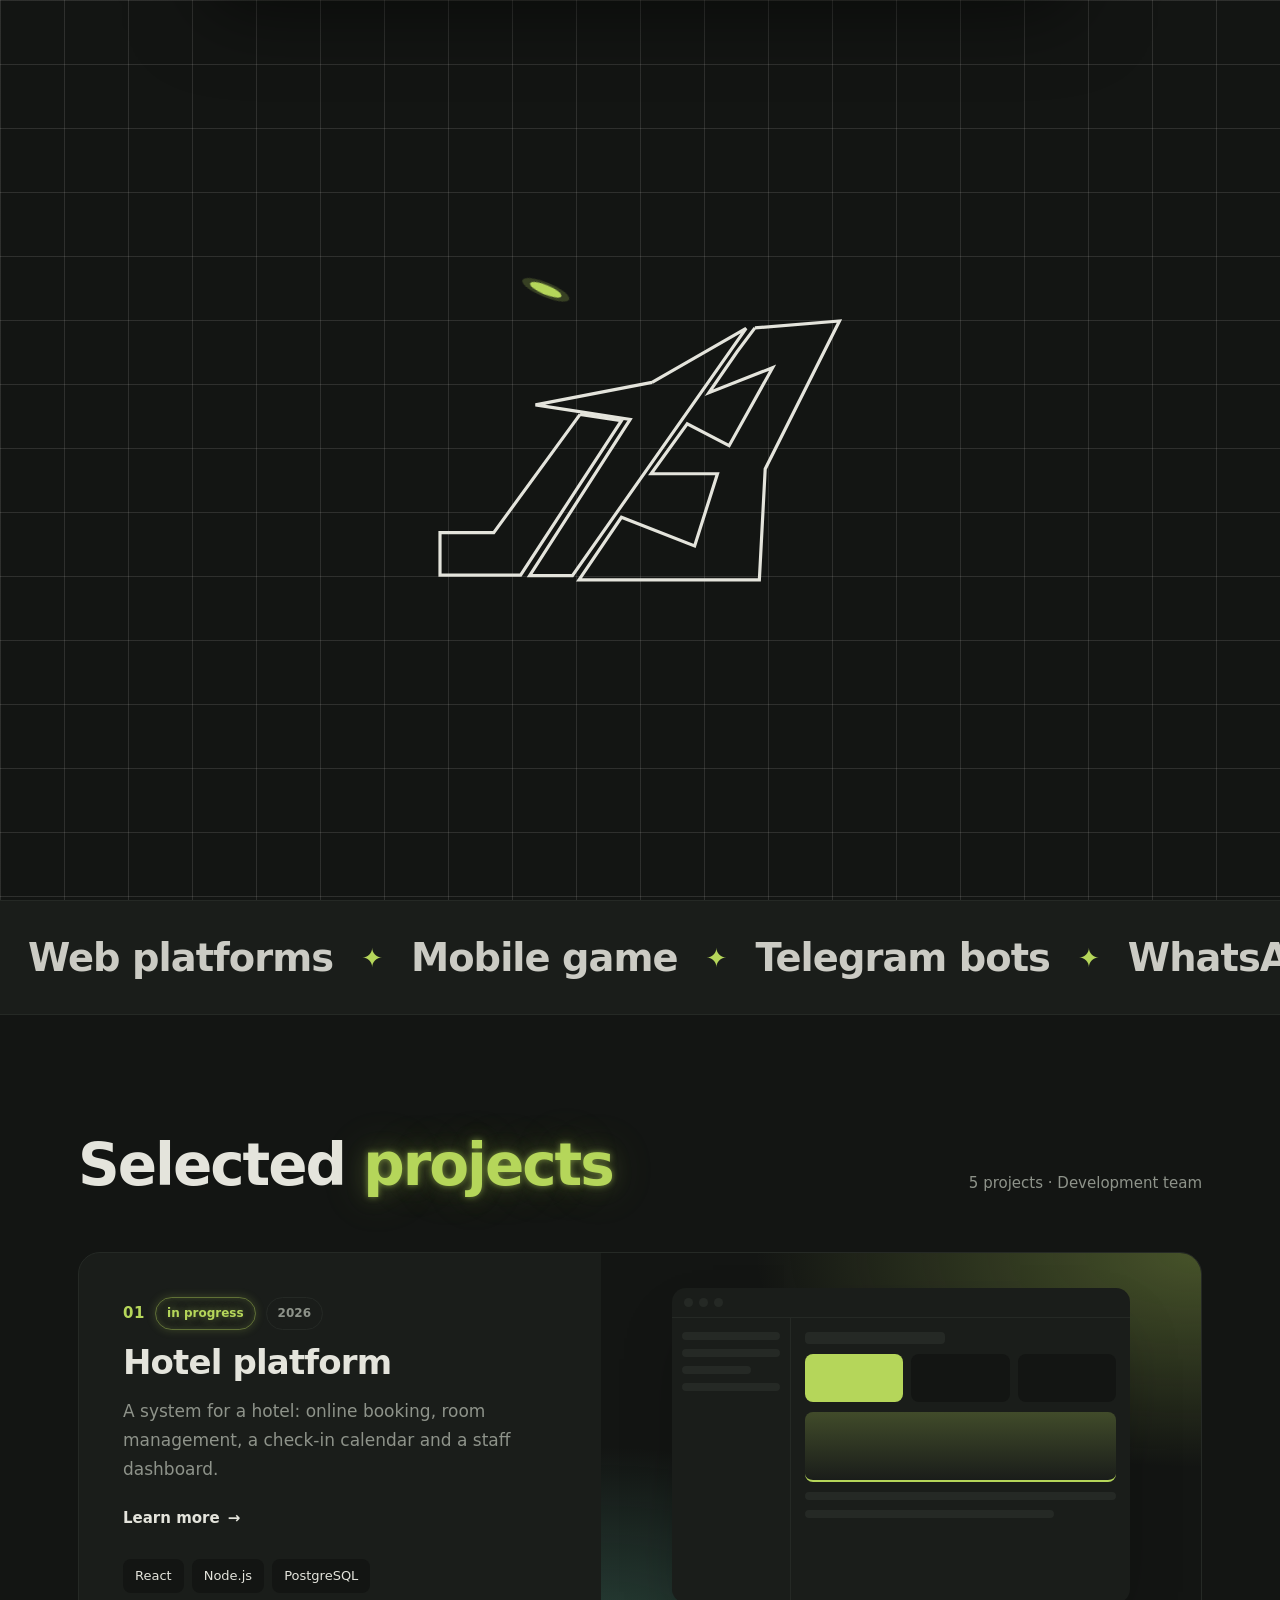
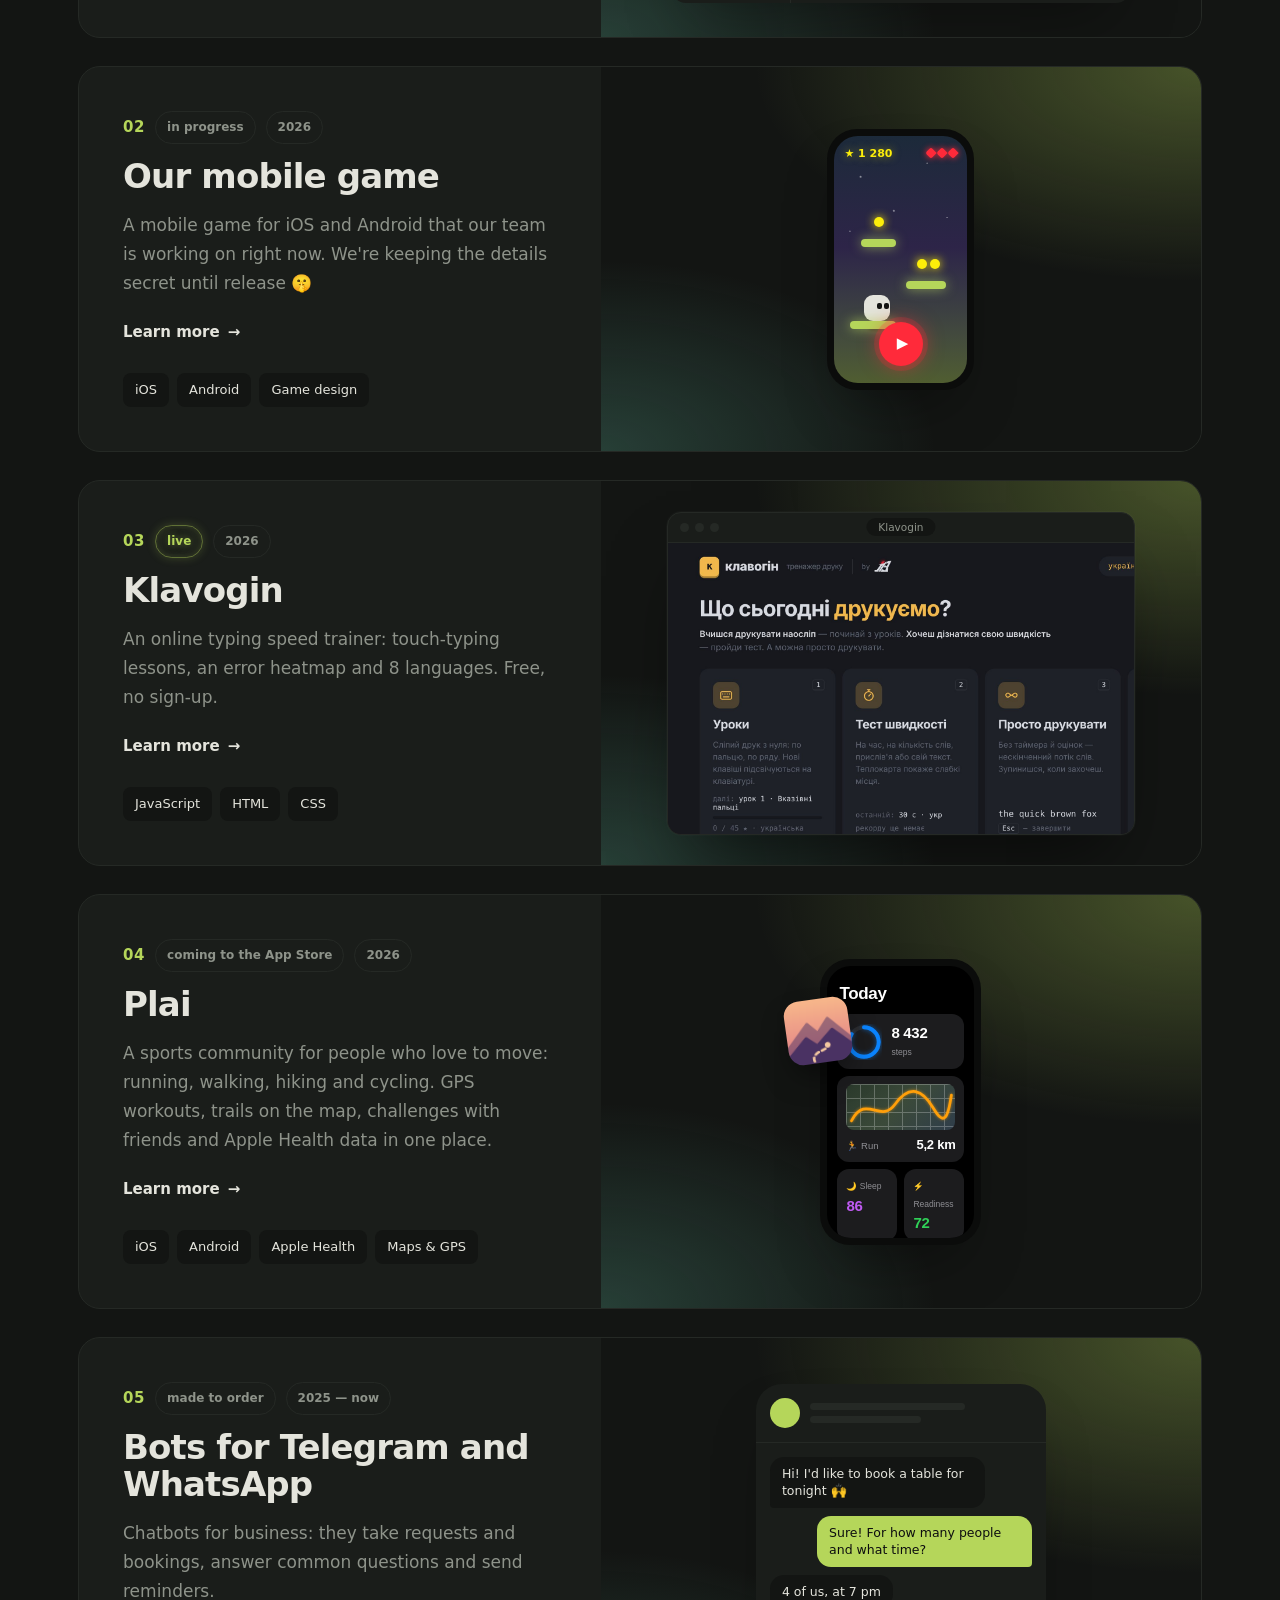
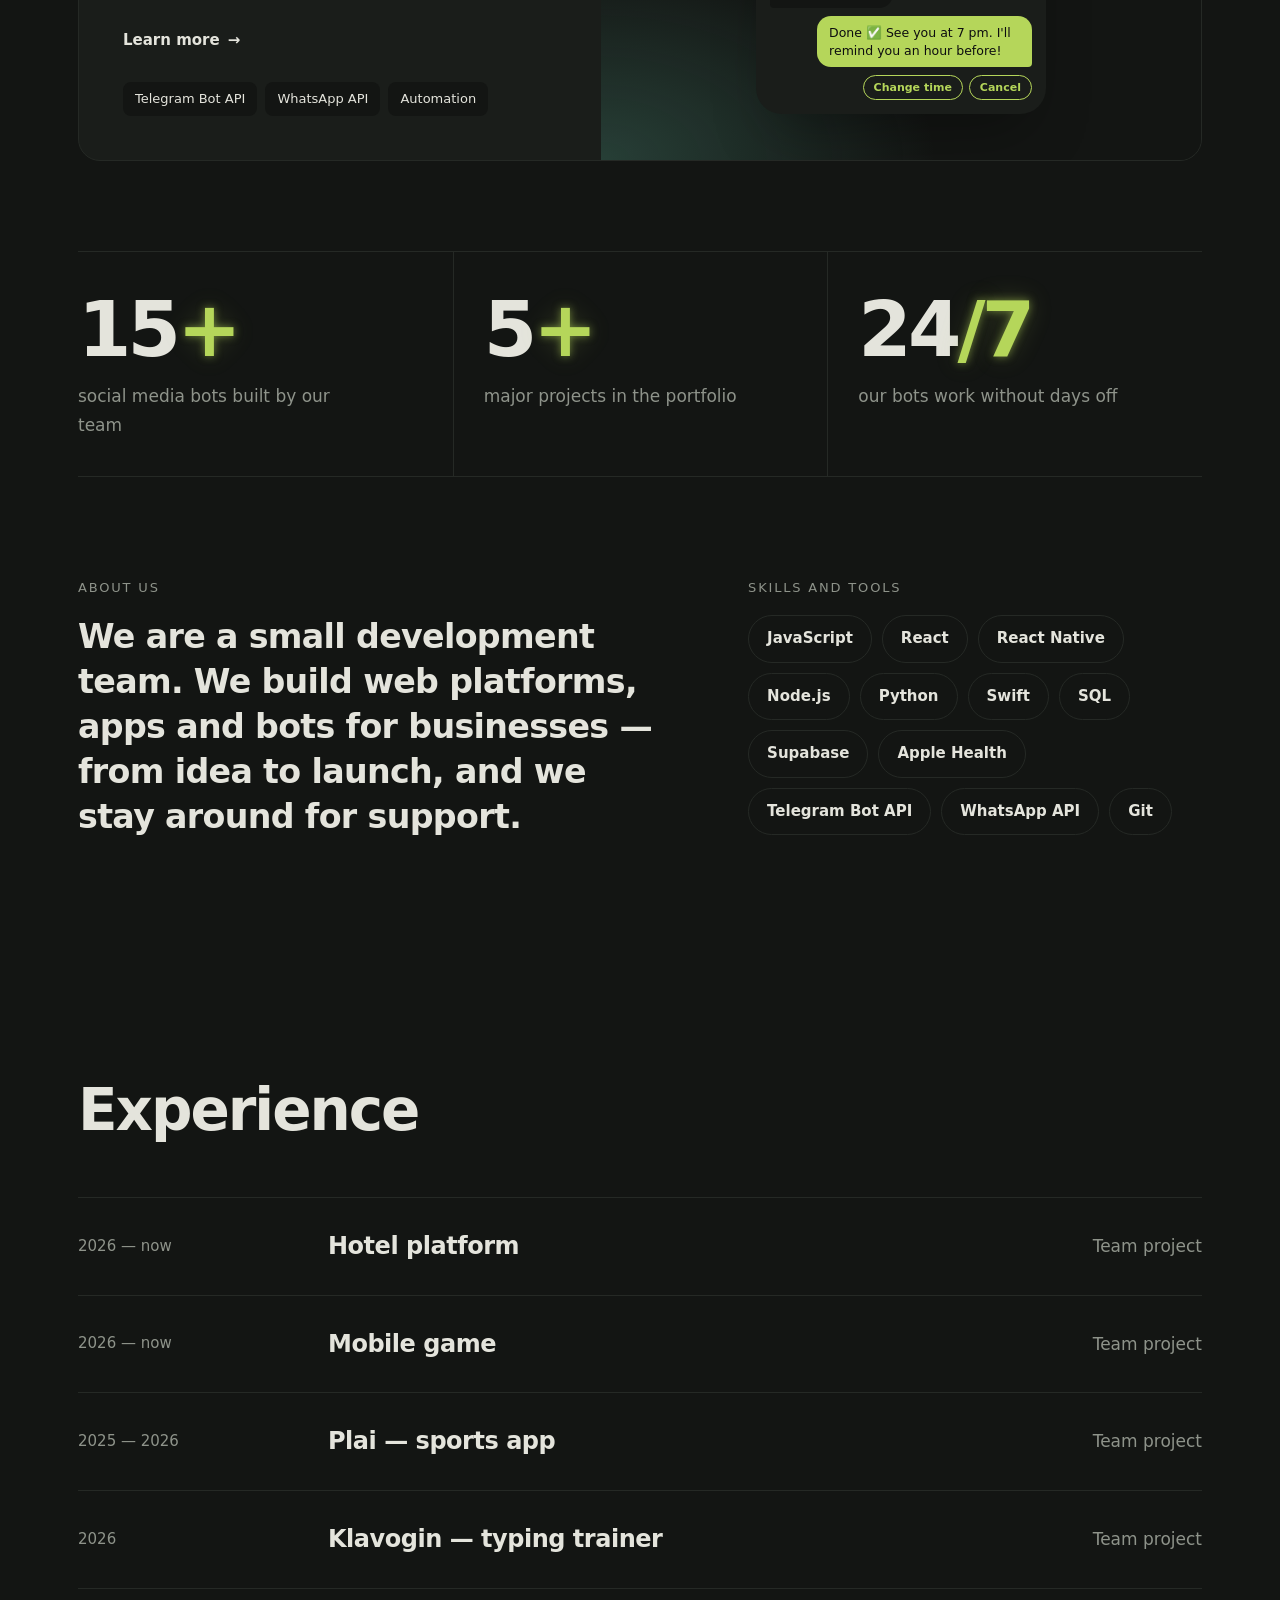
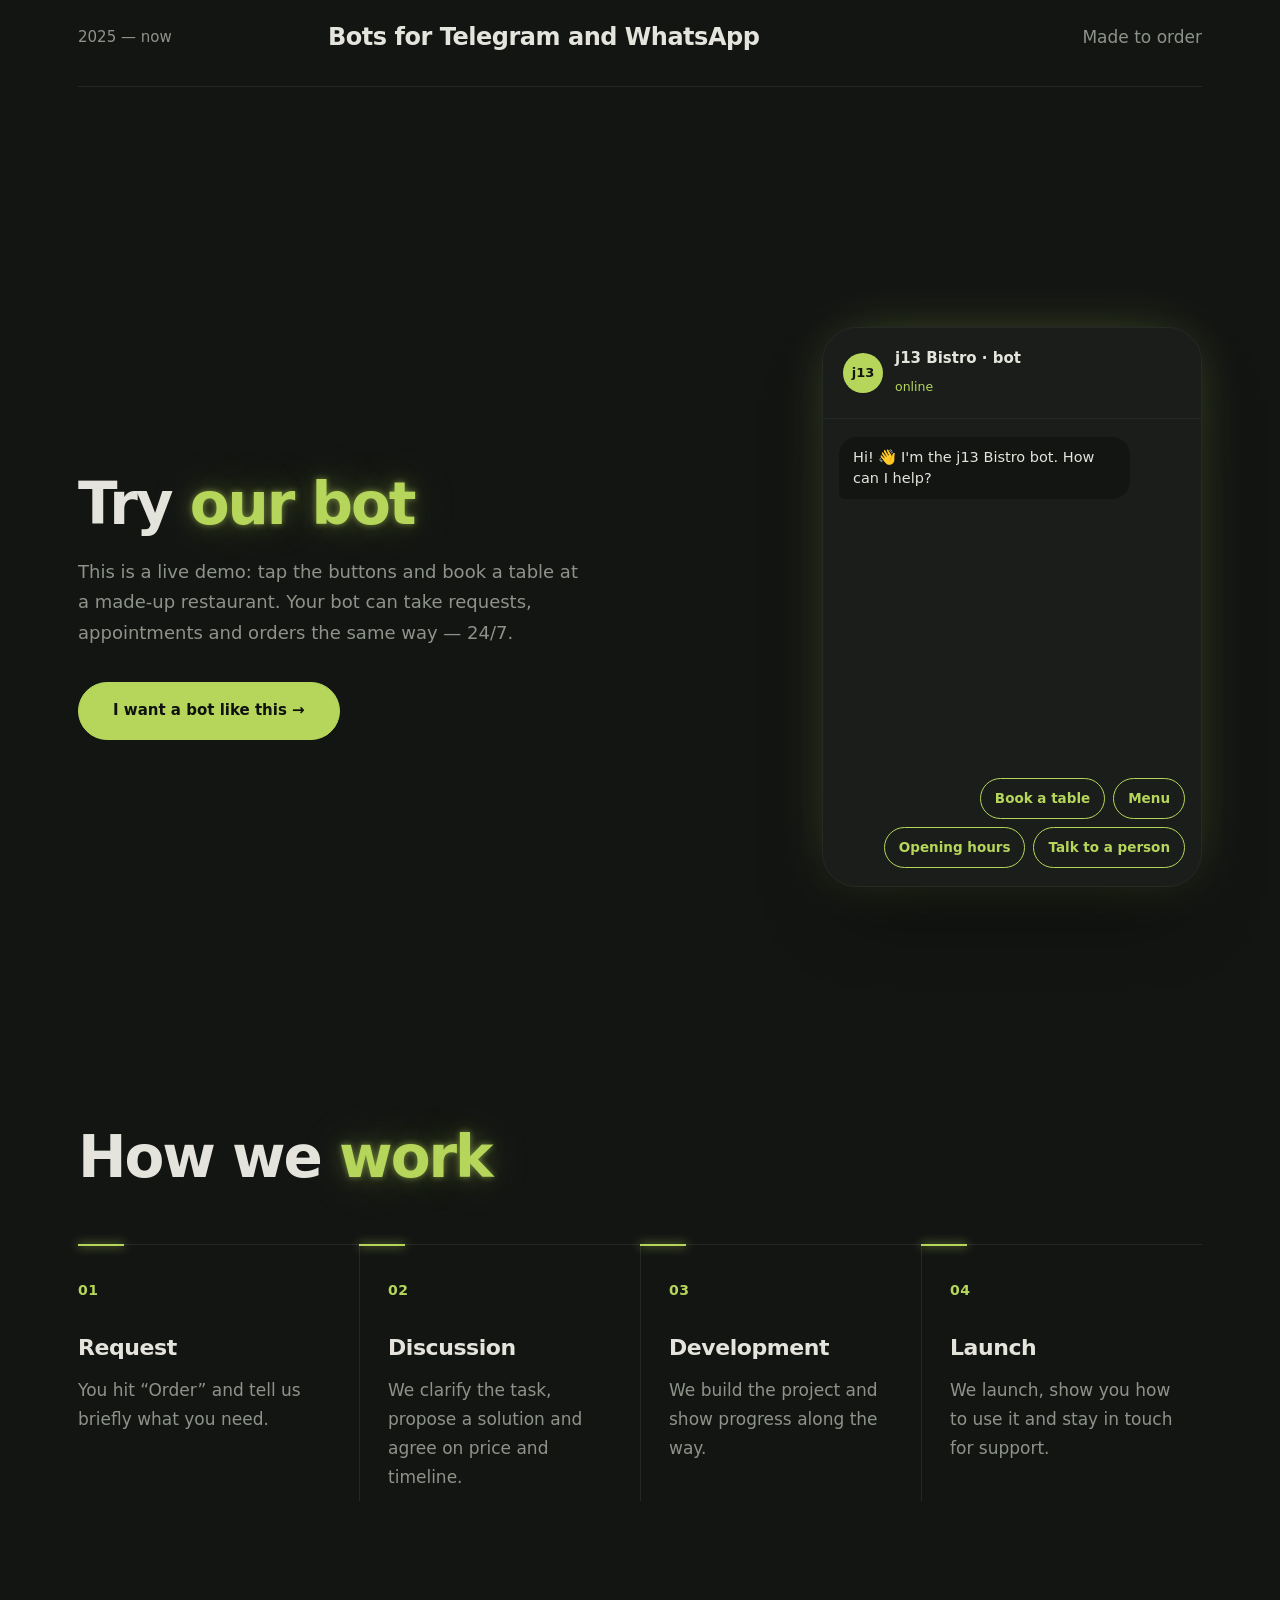
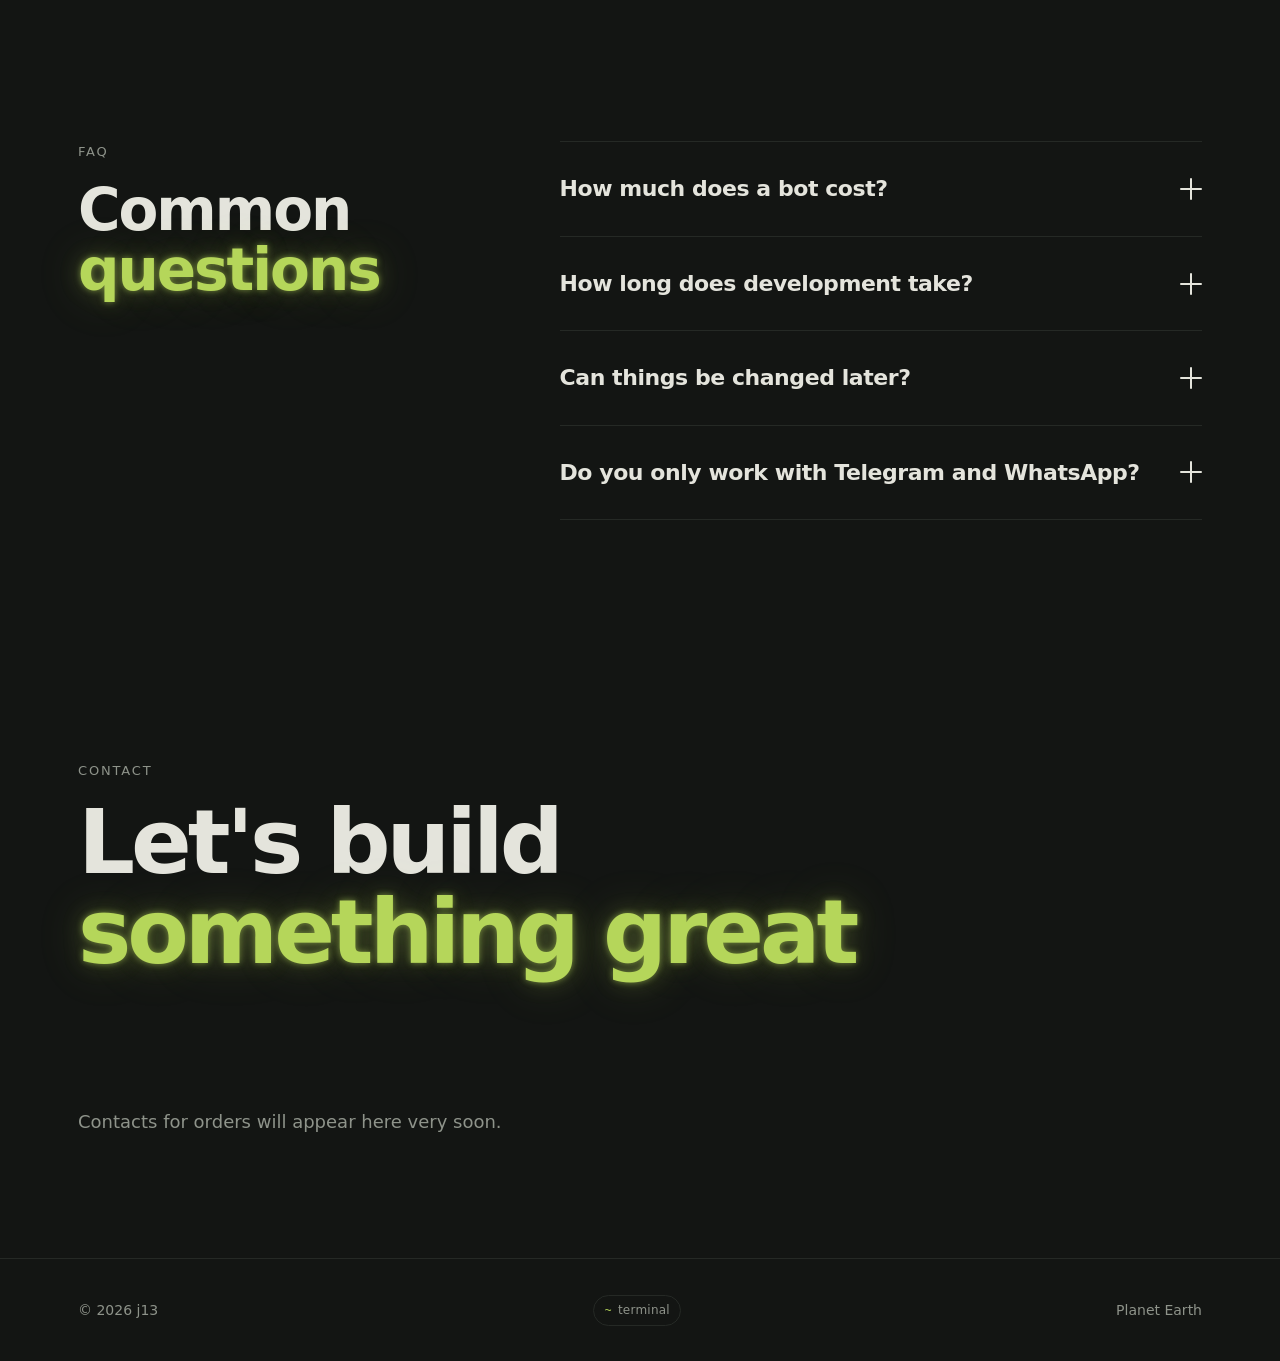
==== index.html @ b7bcb542 "Шліфування: відмінки «5 проєктів», реальний досвід, нові навички, свіжий Клавогін Co-Authored-By: Cl" ====
<!DOCTYPE html>
<html lang="uk">
<head>
  <meta charset="UTF-8">
  <meta name="viewport" content="width=device-width, initial-scale=1">
  <title>j13 — команда розробки</title>

  <!-- Опис і прев'ю, коли посилання кидають у Telegram / Instagram / Google.
       Якщо зміниш адресу сайту (свій домен) — онови og:url і og:image. -->
  <meta name="description" content="j13 — команда розробки: програми, веб-платформи й боти для Telegram і WhatsApp. Від ідеї до запуску.">
  <meta property="og:type" content="website">
  <meta property="og:title" content="j13 — команда розробки">
  <meta property="og:description" content="Програми, веб-платформи й боти для Telegram і WhatsApp. Від ідеї до запуску.">
  <meta property="og:image" content="https://rkpvrkddsb-sketch.github.io/images/og.jpg">
  <meta property="og:image:width" content="1200">
  <meta property="og:image:height" content="630">
  <meta property="og:url" content="https://rkpvrkddsb-sketch.github.io/">
  <meta name="twitter:card" content="summary_large_image">
  <meta name="theme-color" content="#131513">
  <link rel="apple-touch-icon" href="apple-touch-icon.png">
  <link rel="manifest" href="manifest.webmanifest">
  <meta name="apple-mobile-web-app-title" content="j13">
  <link rel="icon" href="data:image/svg+xml,%3Csvg xmlns='http://www.w3.org/2000/svg' viewBox='-60 -126 497 497'%3E%3Crect x='-60' y='-126' width='497' height='497' rx='110' fill='%23121212'/%3E%3Cg fill='%23f6f5f1'%3E%3Cpath d='M188 57.5L226 11L182 14.5L142.5 65.5L188 57.5Z'/%3E%3Cpath d='M132 88L171 94L75.9615 239.5H0V199.5H50.641L132 88Z'/%3E%3Cpath d='M199.848 57.8908L288.5 7L124.796 240H84.5L179.196 92.8158L90 79L199.848 57.8908Z'/%3E%3Cpath d='M296.834 6.5L376.5 0L306.5 139.5L301 244H131L171 185L240 212L261.5 144H199L233 97L272.5 117.5L313.5 44L253.5 67.5L280 29L296.834 6.5Z'/%3E%3C/g%3E%3C/svg%3E">
  <!-- Захист: що сторінці дозволено завантажувати (лише свої файли + шрифти Google), без чужих скриптів і плагінів -->
  <meta http-equiv="Content-Security-Policy" content="default-src 'self'; script-src 'self' 'unsafe-inline'; style-src 'self' 'unsafe-inline' https://fonts.googleapis.com; font-src https://fonts.gstatic.com; img-src 'self' data: https:; connect-src 'self'; media-src 'self'; object-src 'none'; base-uri 'self'; form-action 'self'; upgrade-insecure-requests">
  <meta name="referrer" content="strict-origin-when-cross-origin">
  <meta http-equiv="X-Content-Type-Options" content="nosniff">
  <script>
    // Захист від «клікджекінгу»: сайт не можна непомітно вбудувати в чужу сторінку
    if (/github\.io$/.test(location.hostname) && window.top !== window.self) {
      try { window.top.location = window.self.location.href; } catch (e) { document.documentElement.style.display = "none"; }
    }
  </script>
  <link rel="preconnect" href="https://fonts.googleapis.com">
  <link rel="preconnect" href="https://fonts.gstatic.com" crossorigin>
  <link href="https://fonts.googleapis.com/css2?family=Manrope:wght@400;500;600;700;800&display=swap" rel="stylesheet">
  <link rel="stylesheet" href="style.css?v=59">
  <script>
    // Заставка: перший візит — «креслення» логотипа; перезавантаження / зміна мови — коротке «Завантаження…»
    try {
      const forceIntro = new URLSearchParams(location.search).has("intro"); // ?intro — завжди повна заставка
      const html = document.documentElement;
      if ("scrollRestoration" in history) history.scrollRestoration = "manual";   // самі вирішуємо, куди скролити
      if (matchMedia("(prefers-reduced-motion: reduce)").matches && !forceIntro) html.classList.add("no-loader");
      else {
        html.classList.add("loader-active");                                        // поки заставка — курсор схований
        if (!forceIntro && (sessionStorage.getItem("seenLoader") || window.name === "seenLoader")) html.classList.add("loader-short");
        else html.classList.add("loader-draft");
      }
      // ?intro спрацьовує один раз — прибираємо його з адреси, щоб перезавантаження показувало «Завантаження…»
      if (forceIntro) { const u = new URL(location.href); u.searchParams.delete("intro"); history.replaceState(null, "", u); }
    } catch (e) {}
  </script>
</head>
<body data-accent="glow" class="loading">
  <script>
    // тема ставиться одразу, ще до першого кадру, щоб заставка була в кольорах сайту
    try { const t = localStorage.getItem("theme"); if (t === "orb" || t === "glow") document.body.dataset.accent = t; } catch (e) {}
  </script>

  <!-- Завантажувальний екран -->
  <div class="loader" id="loader" aria-hidden="true">
    <div class="ld-grid"></div>
    <svg class="ld-logo" id="ld-logo" viewBox="0 0 377 244"><defs><filter id="ldGlow" x="-150%" y="-150%" width="400%" height="400%"><feGaussianBlur stdDeviation="22"/></filter></defs><path class="ld-glow" d="M188 57.5L226 11L182 14.5L142.5 65.5L188 57.5Z" filter="url(#ldGlow)"/><path data-o="4" class="ld-dot" d="M188 57.5L226 11L182 14.5L142.5 65.5L188 57.5Z"/><path data-o="1" d="M132 88L171 94L75.9615 239.5H0V199.5H50.641L132 88Z"/><path data-o="2" d="M199.848 57.8908L288.5 7L124.796 240H84.5L179.196 92.8158L90 79L199.848 57.8908Z"/><path data-o="3" d="M296.834 6.5L376.5 0L306.5 139.5L301 244H131L171 185L240 212L261.5 144H199L233 97L272.5 117.5L313.5 44L253.5 67.5L280 29L296.834 6.5Z"/></svg>
    <i class="ld-pen" id="ld-pen"></i>
    <canvas class="ld-scope" id="ld-scope"></canvas>
    <div class="ld-label" id="ld-label"></div>
    <div class="ld-word"><i></i><span id="ld-word"></span><b class="ld-dots"><i></i><i></i><i></i></b></div>
    <div class="ld-count"><span id="ld-count">0</span>%</div>
  </div>

  <div class="progress" id="progress"></div>

  <nav class="nav" id="nav">
    <div class="wrap">
      <a href="#top" class="logo" aria-label="j13"><svg class="wm-ghost wm-ghost-y" viewBox="0 0 377 244" aria-hidden="true"><g fill="#fcee0a"><path d="M188 57.5L226 11L182 14.5L142.5 65.5L188 57.5Z"/><path d="M132 88L171 94L75.9615 239.5H0V199.5H50.641L132 88Z"/><path d="M199.848 57.8908L288.5 7L124.796 240H84.5L179.196 92.8158L90 79L199.848 57.8908Z"/><path d="M296.834 6.5L376.5 0L306.5 139.5L301 244H131L171 185L240 212L261.5 144H199L233 97L272.5 117.5L313.5 44L253.5 67.5L280 29L296.834 6.5Z"/></g></svg><svg class="wm-ghost wm-ghost-c" viewBox="0 0 377 244" aria-hidden="true"><g fill="#2b7fff"><path d="M188 57.5L226 11L182 14.5L142.5 65.5L188 57.5Z"/><path d="M132 88L171 94L75.9615 239.5H0V199.5H50.641L132 88Z"/><path d="M199.848 57.8908L288.5 7L124.796 240H84.5L179.196 92.8158L90 79L199.848 57.8908Z"/><path d="M296.834 6.5L376.5 0L306.5 139.5L301 244H131L171 185L240 212L261.5 144H199L233 97L272.5 117.5L313.5 44L253.5 67.5L280 29L296.834 6.5Z"/></g></svg><svg class="wm-ghost wm-slice" viewBox="0 0 377 244" aria-hidden="true"><g fill="currentColor"><path fill="#ff2a3a" d="M188 57.5L226 11L182 14.5L142.5 65.5L188 57.5Z"/><path d="M132 88L171 94L75.9615 239.5H0V199.5H50.641L132 88Z"/><path d="M199.848 57.8908L288.5 7L124.796 240H84.5L179.196 92.8158L90 79L199.848 57.8908Z"/><path d="M296.834 6.5L376.5 0L306.5 139.5L301 244H131L171 185L240 212L261.5 144H199L233 97L272.5 117.5L313.5 44L253.5 67.5L280 29L296.834 6.5Z"/></g></svg><svg class="wm-implant" viewBox="0 0 377 244" aria-hidden="true"><defs><filter id="wmGlow" x="-300%" y="-300%" width="700%" height="700%"><feGaussianBlur stdDeviation="40"/></filter><filter id="wmGlow3" x="-200%" y="-200%" width="500%" height="500%"><feGaussianBlur stdDeviation="20"/></filter><filter id="wmGlow2" x="-150%" y="-150%" width="400%" height="400%"><feGaussianBlur stdDeviation="8"/></filter></defs><g><path class="wm-glow" d="M188 57.5L226 11L182 14.5L142.5 65.5L188 57.5Z" filter="url(#wmGlow)"/><path class="wm-glow wm-glow-x" d="M188 57.5L226 11L182 14.5L142.5 65.5L188 57.5Z" filter="url(#wmGlow)"/><path class="wm-glow wm-glow3" d="M188 57.5L226 11L182 14.5L142.5 65.5L188 57.5Z" filter="url(#wmGlow3)"/><path class="wm-glow wm-glow2" d="M188 57.5L226 11L182 14.5L142.5 65.5L188 57.5Z" filter="url(#wmGlow2)"/><path class="wm-dot" d="M188 57.5L226 11L182 14.5L142.5 65.5L188 57.5Z"/></g></svg><svg class="wordmark" viewBox="0 0 377 244" role="img" aria-label="j13"><g fill="currentColor"><path d="M132 88L171 94L75.9615 239.5H0V199.5H50.641L132 88Z"/><path d="M199.848 57.8908L288.5 7L124.796 240H84.5L179.196 92.8158L90 79L199.848 57.8908Z"/><path d="M296.834 6.5L376.5 0L306.5 139.5L301 244H131L171 185L240 212L261.5 144H199L233 97L272.5 117.5L313.5 44L253.5 67.5L280 29L296.834 6.5Z"/></g></svg></a>
      <ul>
        <li><a href="#projects" data-i18n="nav_projects">Проєкти</a></li>
        <li><a href="#about" data-i18n="nav_about">Про нас</a></li>
        <li><a href="#faq" data-i18n="nav_faq">Питання</a></li>
        <li><a href="#contact" data-i18n="nav_contact">Контакти</a></li>
      </ul>
      <div class="lang" id="lang" role="group" aria-label="Мова / Language">
        <button data-l="uk">UA</button><button data-l="en">EN</button>
      </div>
      <div class="themes" id="themes" aria-label="Тема сайту">
        <button data-v="glow" title="Ніч" aria-label="Ніч"></button>
        <button data-v="orb" title="Сяйво" aria-label="Сяйво"></button>
      </div>
      <button class="burger" id="burger" aria-label="Меню" aria-expanded="false"><i></i><i></i></button>
    </div>
  </nav>

  <!-- Мобільне меню -->
  <div class="m-menu" id="m-menu" aria-hidden="true">
    <div class="wrap">
      <nav class="m-links">
        <a href="#projects" data-i18n="nav_projects">Проєкти</a>
        <a href="#about" data-i18n="nav_about">Про нас</a>
        <a href="#experience" data-i18n="nav_exp">Досвід</a>
        <a href="#faq" data-i18n="nav_faq">Питання</a>
        <a href="#contact" data-i18n="nav_contact">Контакти</a>
      </nav>
      <div class="m-foot" id="m-foot"></div>
    </div>
  </div>

  <!-- ============ ГОЛОВНА ============ -->
  <div id="home">
    <header class="hero" id="top">
      <div class="orb"></div>
      <div class="grid-bg"></div><div class="spot"></div>
      <div class="wrap">
        <span class="badge fade-in" style="--d:0s"><i></i><span id="available"></span></span>
        <h1 id="headline"></h1>
        <p class="intro fade-in" id="intro"></p>
        <div class="meta fade-in" id="hero-meta">
          <a href="#contact" class="btn primary magnet" data-i18n="btn_order">Замовити</a>
          <a href="#projects" class="btn magnet" data-i18n="btn_work">Проєкти</a>
        </div>
      </div>
    </header>

    <div class="marquee"><div class="track" id="marquee"></div></div>

    <section id="projects">
      <div class="wrap">
        <div class="sec-head reveal">
          <h2 data-i18n="h_projects">Вибрані <span class="em">проєкти</span></h2>
          <span id="projects-count"></span>
        </div>
        <div class="projects" id="projects-list"></div>
      </div>
    </section>

    <section id="about">
      <div class="wrap">
        <div class="stats reveal" id="stats"></div>
        <div class="about-grid">
          <div class="reveal">
            <span class="label" data-i18n="l_about">Про нас</span>
            <p class="big" id="about-text"></p>
          </div>
          <div class="reveal">
            <span class="label" data-i18n="l_skills">Навички та інструменти</span>
            <div class="skills" id="skills"></div>
          </div>
        </div>
      </div>
    </section>

    <section id="experience">
      <div class="wrap">
        <div class="sec-head reveal"><h2 data-i18n="h_exp">Досвід</h2></div>
        <div class="timeline" id="timeline"></div>
      </div>
    </section>

    <section id="demo">
      <div class="wrap demo-grid">
        <div class="demo-text reveal">
          <h2 id="demo-h"></h2>
          <p id="demo-p"></p>
          <a href="#contact" class="btn primary magnet" id="demo-cta"></a>
        </div>
        <div class="demo-phone reveal" id="demo-phone" aria-live="polite">
          <div class="dp-top"><i>j13</i><div><b id="demo-name"></b><small id="demo-online"></small></div></div>
          <div class="dp-msgs" id="demo-msgs"></div>
          <div class="dp-btns" id="demo-btns"></div>
        </div>
      </div>
    </section>

    <section id="process">
      <div class="wrap">
        <div class="sec-head reveal"><h2 data-i18n="h_process">Як ми <span class="em">працюємо</span></h2></div>
        <ol class="steps" id="steps"></ol>
      </div>
    </section>

    <section id="reviews" hidden>
      <div class="wrap">
        <div class="sec-head reveal"><h2 data-i18n="h_reviews">Що кажуть <span class="em">клієнти</span></h2></div>
        <div class="reviews" id="reviews-list"></div>
      </div>
    </section>

    <section id="faq">
      <div class="wrap faq-grid">
        <div class="reveal">
          <span class="label" data-i18n="l_faq">Питання</span>
          <h2 class="faq-title" data-i18n="h_faq">Часті <span class="em">питання</span></h2>
        </div>
        <div class="faq-list" id="faq-list"></div>
      </div>
    </section>

    <section id="contact" class="contact">
      <div class="wrap reveal">
        <span class="label" data-i18n="l_contact">Контакти</span>
        <h2 data-i18n="h_contact">Давайте зробимо<br><span class="em">щось класне</span></h2>
        <a class="mail" id="mail"></a>
        <div class="socials" id="socials"></div>
        <p class="soon" id="contact-soon" hidden data-i18n="contact_soon">Контакти для замовлень з'являться тут зовсім скоро.</p>
      </div>
    </section>
  </div>

  <!-- ============ СТОРІНКА ПРОЄКТУ ============ -->
  <main id="project-page" hidden></main>

  <footer><div class="wrap"><span id="foot-name"></span><button class="term-hint" id="term-hint" type="button" aria-label="Terminal"><kbd>~</kbd> terminal</button><span id="foot-loc"></span></div></footer>

  <!-- Термінал-пасхалка: відкривається клавішею ~ -->
  <div class="term" id="term" role="dialog" aria-label="j13 terminal" hidden>
    <div class="term-bar"><i></i><i></i><i></i><span>guest@j13 — terminal</span><button type="button" class="term-x" id="term-x" aria-label="Close">×</button></div>
    <div class="term-out" id="term-out"></div>
    <label class="term-line"><span class="term-ps">guest@j13:~$</span><input id="term-in" autocomplete="off" autocapitalize="off" spellcheck="false" aria-label="command"></label>
  </div>

  <!-- Курсор -->
  <div class="cur" id="cur"><i class="cur-shape"></i><span class="cur-label" data-i18n="cur_view">Дивитись →</span></div>


  <div class="toast" id="toast"></div>

  <!-- Кнопка «вгору» з кільцем прогресу прокрутки -->
  <button class="to-top magnet" id="to-top" type="button" aria-label="Вгору">
    <svg viewBox="0 0 48 48" aria-hidden="true"><circle class="t" cx="24" cy="24" r="21"/><circle class="p" cx="24" cy="24" r="21" pathLength="1"/><path d="M24 31V17m-6 6 6-6 6 6"/></svg>
  </button>

  <script>
    // ---- Мова сайту: ?lang= → збережений вибір → мова браузера ----
    // HOME_LANG — «рідна» мова відвідувача (кнопка зліва в перемикачі), друга кнопка завжди EN.
    (function () {
      var SUP = ["uk", "en", "es", "de", "fr", "pl", "pt", "it"];
      var norm = function (l) { l = String(l || "").toLowerCase().slice(0, 2); if (l === "ru" || l === "be") l = "uk"; return SUP.indexOf(l) >= 0 ? l : null; };
      var list = (navigator.languages && navigator.languages.length) ? navigator.languages : [navigator.language];
      var auto = null, home = null;
      for (var i = 0; i < list.length; i++) { var m = norm(list[i]); if (m && !auto) auto = m; if (m && m !== "en" && !home) home = m; }
      var q = norm(new URLSearchParams(location.search).get("lang")), saved = null, savedHome = null;
      try { saved = norm(localStorage.getItem("lang")); savedHome = norm(localStorage.getItem("homeLang")); } catch (e) {}
      var lang = q || saved || auto || "en";
      home = (lang !== "en" ? lang : (savedHome || home)) || "uk";
      try { localStorage.setItem("homeLang", home); } catch (e) {}
      window.SITE_LANG = lang; window.HOME_LANG = home;
      document.documentElement.lang = lang;
      document.write('<script src="' + (lang === "uk" ? "content.js" : "content-" + lang + ".js") + '?v=59"><\/script>');
    })();
  </script>
  <script>
    // ---- Мова сайту: збережений вибір → ?lang= → мова браузера ----
    const LANG = window.SITE_LANG, HOME = window.HOME_LANG;
    const NATIVE = {"uk": ["UA", "УКРАЇНСЬКА"], "en": ["EN", "ENGLISH"], "es": ["ES", "ESPAÑOL"], "de": ["DE", "DEUTSCH"], "fr": ["FR", "FRANÇAIS"], "pl": ["PL", "POLSKI"], "pt": ["PT", "PORTUGUÊS"], "it": ["IT", "ITALIANO"]};
    var site = { uk: () => site_uk, en: () => site_en, es: () => site_es, de: () => site_de, fr: () => site_fr, pl: () => site_pl, pt: () => site_pt, it: () => site_it }[LANG]();

    // Тексти інтерфейсу (заголовки, кнопки). Тексти про тебе — у content.js / content-en.js
    const I18N = {
      uk: {
        nav_projects: "Проєкти", nav_about: "Про нас", nav_exp: "Досвід", nav_faq: "Питання", nav_contact: "Контакти",
        btn_order: "Замовити", btn_work: "Проєкти",
        h_projects: 'Вибрані <span class="em">проєкти</span>', projects_word: " проєкти · ",
        l_about: "Про нас", l_skills: "Навички та інструменти", contact_soon: "Контакти для замовлень з'являться тут зовсім скоро.", to_top: "Вгору", tab_away: "▮ сигнал втрачено · j13", tab_back: "◉ з'єднання є · j13", h_exp: "Досвід", h_process: 'Як ми <span class="em">працюємо</span>',
        h_reviews: 'Що кажуть <span class="em">клієнти</span>',
        l_faq: "Питання", h_faq: 'Часті <span class="em">питання</span>',
        l_contact: "Контакти", h_contact: 'Давайте зробимо<br><span class="em">щось класне</span>',
        cur_view: "Дивитись →", more: "Детальніше", back: "← Усі проєкти", open: "Відкрити проєкт ↗",
        task: "Задача", solution: "Рішення", result: "Результат",
        features: 'Що <span class="em">вміє</span>', next: "Наступний проєкт",
        toast_secret: "🎉 Ти знайшов секретну тему!", toast_back: "Повернулись у звичайний світ 👋",
        themes: ["Ніч", "Сяйво"], loading: "Завантаження",
        chat: ["Привіт! Хочу забронювати столик на вечір 🙌", "Звісно! На скільки осіб і о котрій?", "Нас 4, о 19:00",
               "Готово ✅ Чекаємо вас о 19:00. Нагадаю за годину!", "Змінити час", "Скасувати"]
      },
      en: {
        nav_projects: "Projects", nav_about: "About", nav_exp: "Experience", nav_faq: "FAQ", nav_contact: "Contact",
        btn_order: "Order", btn_work: "Projects",
        h_projects: 'Selected <span class="em">projects</span>', projects_word: " projects · ",
        l_about: "About us", l_skills: "Skills and tools", contact_soon: "Contacts for orders will appear here very soon.", to_top: "Back to top", tab_away: "▮ signal lost · j13", tab_back: "◉ connected · j13", h_exp: "Experience", h_process: 'How we <span class="em">work</span>',
        h_reviews: 'What <span class="em">clients</span> say',
        l_faq: "FAQ", h_faq: 'Common <span class="em">questions</span>',
        l_contact: "Contact", h_contact: 'Let\'s build<br><span class="em">something great</span>',
        cur_view: "View →", more: "Learn more", back: "← All projects", open: "Open project ↗",
        task: "Challenge", solution: "Solution", result: "Result",
        features: 'What it <span class="em">does</span>', next: "Next project",
        toast_secret: "🎉 You found the secret theme!", toast_back: "Back to the normal world 👋",
        themes: ["Night", "Aurora"], loading: "Loading",
        chat: ["Hi! I'd like to book a table for tonight 🙌", "Sure! For how many people and what time?", "4 of us, at 7 pm",
               "Done ✅ See you at 7 pm. I'll remind you an hour before!", "Change time", "Cancel"]
      },
      es: { nav_projects: "Proyectos", nav_about: "Nosotros", nav_exp: "Experiencia", nav_faq: "Preguntas", nav_contact: "Contacto", btn_order: "Encargar", btn_work: "Proyectos", h_projects: "Proyectos <span class=\"em\">destacados</span>", projects_word: " proyectos · ", l_about: "Sobre nosotros", l_skills: "Habilidades y herramientas", contact_soon: "Los contactos para pedidos aparecerán aquí muy pronto.", to_top: "Arriba", tab_away: "▮ señal perdida · j13", tab_back: "◉ conectado · j13", h_exp: "Experiencia", h_process: "Cómo <span class=\"em\">trabajamos</span>", h_reviews: "Qué dicen los <span class=\"em\">clientes</span>", l_faq: "Preguntas", h_faq: "Preguntas <span class=\"em\">frecuentes</span>", l_contact: "Contacto", h_contact: "Hagamos<br><span class=\"em\">algo genial</span>", cur_view: "Ver →", more: "Saber más", back: "← Todos los proyectos", open: "Abrir proyecto ↗", task: "Reto", solution: "Solución", result: "Resultado", features: "Qué <span class=\"em\">hace</span>", next: "Siguiente proyecto", toast_secret: "🎉 ¡Has encontrado el tema secreto!", toast_back: "De vuelta al mundo normal 👋", themes: ["Noche", "Aurora"], loading: "Cargando", chat: ["¡Hola! Quiero reservar mesa para esta noche 🙌", "¡Claro! ¿Para cuántas personas y a qué hora?", "Somos 4, a las 19:00", "Listo ✅ Os esperamos a las 19:00. ¡Te lo recuerdo una hora antes!", "Cambiar hora", "Cancelar"] },
      de: { nav_projects: "Projekte", nav_about: "Über uns", nav_exp: "Erfahrung", nav_faq: "Fragen", nav_contact: "Kontakt", btn_order: "Bestellen", btn_work: "Projekte", h_projects: "Ausgewählte <span class=\"em\">Projekte</span>", projects_word: " Projekte · ", l_about: "Über uns", l_skills: "Skills und Tools", contact_soon: "Kontakte für Bestellungen erscheinen hier schon sehr bald.", to_top: "Nach oben", tab_away: "▮ Signal verloren · j13", tab_back: "◉ verbunden · j13", h_exp: "Erfahrung", h_process: "Wie wir <span class=\"em\">arbeiten</span>", h_reviews: "Was <span class=\"em\">Kunden</span> sagen", l_faq: "Fragen", h_faq: "Häufige <span class=\"em\">Fragen</span>", l_contact: "Kontakt", h_contact: "Lass uns<br><span class=\"em\">etwas Großes bauen</span>", cur_view: "Ansehen →", more: "Mehr erfahren", back: "← Alle Projekte", open: "Projekt öffnen ↗", task: "Aufgabe", solution: "Lösung", result: "Ergebnis", features: "Was es <span class=\"em\">kann</span>", next: "Nächstes Projekt", toast_secret: "🎉 Du hast das geheime Theme gefunden!", toast_back: "Zurück in der normalen Welt 👋", themes: ["Nacht", "Polarlicht"], loading: "Laden", chat: ["Hallo! Ich möchte für heute Abend einen Tisch reservieren 🙌", "Gern! Für wie viele Personen und um wie viel Uhr?", "Wir sind 4, um 19 Uhr", "Erledigt ✅ Wir erwarten euch um 19 Uhr. Ich erinnere eine Stunde vorher!", "Zeit ändern", "Stornieren"] },
      fr: { nav_projects: "Projets", nav_about: "À propos", nav_exp: "Expérience", nav_faq: "Questions", nav_contact: "Contact", btn_order: "Commander", btn_work: "Projets", h_projects: "Projets <span class=\"em\">choisis</span>", projects_word: " projets · ", l_about: "À propos de nous", l_skills: "Compétences et outils", contact_soon: "Les contacts pour commander apparaîtront ici très bientôt.", to_top: "Haut de page", tab_away: "▮ signal perdu · j13", tab_back: "◉ connecté · j13", h_exp: "Expérience", h_process: "Comment nous <span class=\"em\">travaillons</span>", h_reviews: "Ce que disent nos <span class=\"em\">clients</span>", l_faq: "Questions", h_faq: "Questions <span class=\"em\">fréquentes</span>", l_contact: "Contact", h_contact: "Créons ensemble<br><span class=\"em\">quelque chose de génial</span>", cur_view: "Voir →", more: "En savoir plus", back: "← Tous les projets", open: "Ouvrir le projet ↗", task: "Défi", solution: "Solution", result: "Résultat", features: "Ce qu'il <span class=\"em\">fait</span>", next: "Projet suivant", toast_secret: "🎉 Tu as trouvé le thème secret !", toast_back: "Retour au monde normal 👋", themes: ["Nuit", "Aurore"], loading: "Chargement", chat: ["Bonjour ! Je voudrais réserver une table pour ce soir 🙌", "Bien sûr ! Pour combien de personnes et à quelle heure ?", "Nous sommes 4, à 19 h", "C'est fait ✅ On vous attend à 19 h. Je vous le rappelle une heure avant !", "Changer l'heure", "Annuler"] },
      pl: { nav_projects: "Projekty", nav_about: "O nas", nav_exp: "Doświadczenie", nav_faq: "Pytania", nav_contact: "Kontakt", btn_order: "Zamów", btn_work: "Projekty", h_projects: "Wybrane <span class=\"em\">projekty</span>", projects_word: " projekty · ", l_about: "O nas", l_skills: "Umiejętności i narzędzia", contact_soon: "Kontakty do zamówień pojawią się tu już wkrótce.", to_top: "Do góry", tab_away: "▮ utracono sygnał · j13", tab_back: "◉ połączono · j13", h_exp: "Doświadczenie", h_process: "Jak <span class=\"em\">pracujemy</span>", h_reviews: "Co mówią <span class=\"em\">klienci</span>", l_faq: "Pytania", h_faq: "Częste <span class=\"em\">pytania</span>", l_contact: "Kontakt", h_contact: "Zróbmy razem<br><span class=\"em\">coś świetnego</span>", cur_view: "Zobacz →", more: "Więcej", back: "← Wszystkie projekty", open: "Otwórz projekt ↗", task: "Zadanie", solution: "Rozwiązanie", result: "Efekt", features: "Co <span class=\"em\">potrafi</span>", next: "Następny projekt", toast_secret: "🎉 Znalazłeś sekretny motyw!", toast_back: "Powrót do zwykłego świata 👋", themes: ["Noc", "Zorza"], loading: "Ładowanie", chat: ["Cześć! Chcę zarezerwować stolik na wieczór 🙌", "Jasne! Na ile osób i na którą?", "Będzie nas 4, na 19:00", "Gotowe ✅ Czekamy o 19:00. Przypomnę godzinę wcześniej!", "Zmień godzinę", "Anuluj"] },
      pt: { nav_projects: "Projetos", nav_about: "Sobre nós", nav_exp: "Experiência", nav_faq: "Perguntas", nav_contact: "Contacto", btn_order: "Encomendar", btn_work: "Projetos", h_projects: "Projetos <span class=\"em\">escolhidos</span>", projects_word: " projetos · ", l_about: "Sobre nós", l_skills: "Competências e ferramentas", contact_soon: "Os contactos para encomendas vão aparecer aqui muito em breve.", to_top: "Topo", tab_away: "▮ sinal perdido · j13", tab_back: "◉ ligado · j13", h_exp: "Experiência", h_process: "Como <span class=\"em\">trabalhamos</span>", h_reviews: "O que dizem os <span class=\"em\">clientes</span>", l_faq: "Perguntas", h_faq: "Perguntas <span class=\"em\">frequentes</span>", l_contact: "Contacto", h_contact: "Vamos criar<br><span class=\"em\">algo incrível</span>", cur_view: "Ver →", more: "Saber mais", back: "← Todos os projetos", open: "Abrir projeto ↗", task: "Desafio", solution: "Solução", result: "Resultado", features: "O que <span class=\"em\">faz</span>", next: "Próximo projeto", toast_secret: "🎉 Encontraste o tema secreto!", toast_back: "De volta ao mundo normal 👋", themes: ["Noite", "Aurora"], loading: "A carregar", chat: ["Olá! Quero reservar uma mesa para hoje à noite 🙌", "Claro! Para quantas pessoas e a que horas?", "Somos 4, às 19:00", "Feito ✅ Esperamos por vocês às 19:00. Lembro uma hora antes!", "Mudar hora", "Cancelar"] },
      it: { nav_projects: "Progetti", nav_about: "Chi siamo", nav_exp: "Esperienza", nav_faq: "Domande", nav_contact: "Contatti", btn_order: "Ordina", btn_work: "Progetti", h_projects: "Progetti <span class=\"em\">scelti</span>", projects_word: " progetti · ", l_about: "Chi siamo", l_skills: "Competenze e strumenti", contact_soon: "I contatti per gli ordini appariranno qui molto presto.", to_top: "Torna su", tab_away: "▮ segnale perso · j13", tab_back: "◉ connesso · j13", h_exp: "Esperienza", h_process: "Come <span class=\"em\">lavoriamo</span>", h_reviews: "Cosa dicono i <span class=\"em\">clienti</span>", l_faq: "Domande", h_faq: "Domande <span class=\"em\">frequenti</span>", l_contact: "Contatti", h_contact: "Creiamo insieme<br><span class=\"em\">qualcosa di grande</span>", cur_view: "Vedi →", more: "Scopri di più", back: "← Tutti i progetti", open: "Apri progetto ↗", task: "Sfida", solution: "Soluzione", result: "Risultato", features: "Cosa <span class=\"em\">fa</span>", next: "Progetto successivo", toast_secret: "🎉 Hai trovato il tema segreto!", toast_back: "Di nuovo nel mondo normale 👋", themes: ["Notte", "Aurora"], loading: "Caricamento", chat: ["Ciao! Vorrei prenotare un tavolo per stasera 🙌", "Certo! Per quante persone e a che ora?", "Siamo in 4, alle 19:00", "Fatto ✅ Vi aspettiamo alle 19:00. Ve lo ricordo un'ora prima!", "Cambia orario", "Annulla"] }
    };
    const T = I18N[LANG];
    document.documentElement.lang = LANG;
    document.querySelectorAll("[data-i18n]").forEach(el => { if (T[el.dataset.i18n] != null) el.innerHTML = T[el.dataset.i18n]; });
    document.querySelectorAll("#themes button").forEach((b, i) => { b.title = T.themes[i]; b.setAttribute("aria-label", T.themes[i]); });
    // перемикач: рідна мова відвідувача ↔ англійська
    document.getElementById("lang").innerHTML = `<button data-l="${HOME}" title="${NATIVE[HOME][1]}">${NATIVE[HOME][0]}</button><button data-l="en" title="ENGLISH">EN</button>`;
    document.querySelectorAll("#lang button").forEach(b => {
      b.classList.toggle("on", b.dataset.l === LANG);
      b.onclick = () => {
        if (b.dataset.l === LANG) return;
        try { localStorage.setItem("lang", b.dataset.l); sessionStorage.setItem("keepScroll", scrollY); sessionStorage.setItem("drawLang", b.dataset.l); } catch (e) {}
        // екран «вмикається» як кінескоп і закриває сторінку, потім перезавантаження — і нова мова з'являється з того ж екрана
        const cover = document.createElement("div"); cover.className = "crt-cover";
        cover.innerHTML = "";
        document.body.appendChild(cover);
        document.documentElement.classList.add("loader-active");
        setTimeout(() => {
          const u = new URL(location.href); u.searchParams.delete("lang"); u.searchParams.delete("intro"); u.hash = "";
          if (u.toString() === location.href.split("#")[0] || u.toString() === location.href) location.reload();
          else location.replace(u.toString());
        }, 520);
      };
    });
  </script>
  <script>
    // ---- Збирає сторінку з content.js (тут нічого міняти не треба) ----
    const $ = id => document.getElementById(id);
    const esc = s => String(s ?? "").replace(/[&<>"]/g, c => ({'&':'&amp;','<':'&lt;','>':'&gt;','"':'&quot;'}[c]));
    const pad = i => String(i + 1).padStart(2, "0");
    const finePointer = matchMedia("(hover: hover) and (pointer: fine)").matches;

    $("available").textContent = site.available;
    $("intro").textContent = site.tagline || ""; if (!site.tagline) $("intro").hidden = true;
    $("about-text").textContent = site.intro;
    $("foot-name").textContent = "© " + new Date().getFullYear() + " " + site.name;
    $("foot-loc").textContent = site.location;
    // правильна форма слова «проєкт» для кожної мови (1 проєкт, 3 проєкти, 5 проєктів…)
    const PW = { uk: { one: "проєкт", few: "проєкти", many: "проєктів" }, en: { one: "project", other: "projects" },
      es: { one: "proyecto", other: "proyectos" }, de: { one: "Projekt", other: "Projekte" }, fr: { one: "projet", other: "projets" },
      pl: { one: "projekt", few: "projekty", many: "projektów" }, pt: { one: "projeto", other: "projetos" }, it: { one: "progetto", other: "progetti" } }[LANG];
    const nP = site.projects.length, form = new Intl.PluralRules(LANG).select(nP);
    $("projects-count").textContent = nP + " " + (PW[form] || PW.other || PW.many) + " · " + site.role;

    // Анімований заголовок: кожне слово виїжджає знизу по черзі
    const words = site.headline.split(" ");
    $("headline").innerHTML = words.map((w, i) => `<span class="w"><span style="--i:${i}">${esc(w)}</span></span>`).join(" ");
    const afterTitle = (words.length * 70 + 500) / 1000;
    $("intro").style.setProperty("--d", afterTitle + "s");
    $("hero-meta").style.setProperty("--d", (afterTitle + .15) + "s");

    // Біжучий рядок
    const mq = (site.marquee || []).map(m => {
      const t = typeof m === "string" ? { text: m } : m;
      const p = t.project && site.projects.find(x => x.slug === t.project);
      return (p ? `<a href="#p-${esc(p.slug)}" title="${esc(p.title)}">${esc(t.text)}</a>` : `<span>${esc(t.text)}</span>`) + `<i>✦</i>`;
    }).join("");
    $("marquee").innerHTML = [mq, mq, mq, mq].map((h, k) => k ? h.replace(/<a /g, '<a tabindex="-1" ') : h).join("");

    // Лічильники
    $("stats").innerHTML = (site.stats || []).map(s => `
      <div class="stat"><div class="n"><span data-to="${+s.value}">0</span><em>${esc(s.suffix)}</em></div>
      <p>${esc(s.label)}</p></div>`).join("");

    const mock = `<div class="mock"><div class="win"><div class="bar"><i></i><i></i><i></i></div>
      <div class="body"><div class="side"><b></b><b></b><b style="width:70%"></b><b></b></div>
      <div class="main"><b style="width:45%;height:12px"></b><div class="cards"><div></div><div></div><div></div></div>
      <div class="chart"></div><b></b><b style="width:80%"></b></div></div></div></div>`;

    const chatMock = `<div class="mock"><div class="phone"><div class="ph-top"><i></i><div><b></b><b style="width:50%"></b></div></div>
      <div class="msgs"><div class="m in">${T.chat[0]}</div>
      <div class="m out">${T.chat[1]}</div>
      <div class="m in">${T.chat[2]}</div>
      <div class="m out">${T.chat[3]}</div>
      <div class="btns"><span>${T.chat[4]}</span><span>${T.chat[5]}</span></div></div></div></div>`;

    // скріншот показуємо у «вікні браузера» на тому ж кольоровому фоні, що й заглушки
    const shot = p => `<div class="mock"><div class="win shot"><div class="bar"><i></i><i></i><i></i><span class="addr">${esc(p.title)}</span></div>
      <img src="${esc(p.image)}" alt="${esc(p.title)}" loading="lazy" decoding="async"></div></div>`;
    // заглушка для гри: телефон з ігровим екраном
    const gameMock = `<div class="mock"><div class="phone game"><div class="gm-screen">
      <div class="gm-hud"><span>★ 1 280</span><span class="gm-lives"><i></i><i></i><i></i></span></div>
      <div class="gm-stars"></div>
      <div class="gm-coin c1"></div><div class="gm-coin c2"></div><div class="gm-coin c3"></div>
      <div class="gm-hero"><i></i></div>
      <div class="gm-plat p1"></div><div class="gm-plat p2"></div><div class="gm-plat p3"></div>
      <div class="gm-play">▶</div>
    </div></div></div>`;
    // заглушка для Plai: екран «Сьогодні» в стилі iOS + іконка застосунку
    const PL = {"uk": ["Сьогодні", "кроків", "Біг", "Сон", "Готовність"], "en": ["Today", "steps", "Run", "Sleep", "Readiness"], "es": ["Hoy", "pasos", "Carrera", "Sueño", "Preparación"], "de": ["Heute", "Schritte", "Lauf", "Schlaf", "Bereitschaft"], "fr": ["Aujourd'hui", "pas", "Course", "Sommeil", "Forme"], "pl": ["Dziś", "kroków", "Bieg", "Sen", "Gotowość"], "pt": ["Hoje", "passos", "Corrida", "Sono", "Prontidão"], "it": ["Oggi", "passi", "Corsa", "Sonno", "Prontezza"]}[LANG] || ["Today", "steps", "Run", "Sleep", "Readiness"];
    const plaiMock = `<div class="mock"><div class="plai-wrap">
      <div class="plai-icon" aria-hidden="true"></div>
      <div class="phone plai"><div class="pl-screen">
        <div class="pl-h">${PL[0]}</div>
        <div class="pl-card pl-steps"><svg viewBox="0 0 44 44"><circle cx="22" cy="22" r="18"/><circle class="v" cx="22" cy="22" r="18" pathLength="100"/></svg>
          <div><b>8 432</b><small>${PL[1]}</small></div></div>
        <div class="pl-card pl-run"><div class="pl-map"><svg viewBox="0 0 120 50" preserveAspectRatio="none"><path d="M6 40 C 22 10, 38 44, 54 22 S 84 6, 96 26 S 112 38, 116 12"/></svg></div>
          <div class="pl-row"><span>🏃 ${PL[2]}</span><b>5,2 km</b></div></div>
        <div class="pl-duo"><div class="pl-card"><small>🌙 ${PL[3]}</small><b>86</b></div><div class="pl-card"><small>⚡ ${PL[4]}</small><b>72</b></div></div>
        <div class="pl-tabs"><i class="on"></i><i></i><i></i><i></i></div>
      </div></div>
    </div></div>`;
    const visual = p => p.image ? shot(p) : (p.mock === "chat" ? chatMock : p.mock === "game" ? gameMock : p.mock === "plai" ? plaiMock : mock);
    const pills = (p, i) => `
      <span class="num">${pad(i)}</span>
      <span class="pill ${p.live || p.status === 'в розробці' ? 'live' : ''}">${esc(p.status)}</span>
      <span class="pill">${esc(p.year)}</span>`;

    $("projects-list").innerHTML = site.projects.map((p, i) => `
      <a class="project reveal" href="#p-${esc(p.slug)}">
        <div class="info">
          <div class="row">${pills(p, i)}</div>
          <h3>${esc(p.title)}</h3>
          <p>${esc(p.description)}</p>
          <span class="more">${T.more} <b>→</b></span>
          <div class="tags">${(p.tech || []).map(t => `<span>${esc(t)}</span>`).join('')}</div>
        </div>
        <div class="visual">${visual(p)}</div>
      </a>`).join('');

    $("skills").innerHTML = site.skills.map(s => `<span>${esc(s)}</span>`).join('');

    $("timeline").innerHTML = site.experience.map(e => `
      <div class="tl-row reveal"><span class="p">${esc(e.period)}</span>
      <span class="t">${esc(e.title)}</span><span class="pl">${esc(e.place)}</span></div>`).join('');

    // Відгуки (секція з'являється, тільки коли є хоч один)
    if ((site.testimonials || []).length) {
      $("reviews").hidden = false;
      $("reviews-list").innerHTML = site.testimonials.map(t => `
        <figure class="review reveal"><span class="q">“</span>
          <blockquote>${esc(t.text)}</blockquote>
          <figcaption><b>${esc(t.name)}</b><span>${esc(t.role)}</span></figcaption></figure>`).join('');
    }

    // Як ми працюємо
    $("steps").innerHTML = (site.process || []).map((s, i) => `
      <li class="step reveal" style="transition-delay:${i * .08}s"><span class="step-n">0${i + 1}</span><h3>${esc(s.title)}</h3><p>${esc(s.text)}</p></li>`).join('');
    if (!(site.process || []).length) $("process").hidden = true;

    // FAQ
    $("faq-list").innerHTML = (site.faq || []).map(f => `
      <details class="qa reveal"><summary>${esc(f.q)}<i></i></summary><div class="a"><p>${esc(f.a)}</p></div></details>`).join('');

    // Контакти: заглушки (example.com, посилання без імені користувача) не показуємо
    const c = Object.assign({}, site.contacts);
    const realUrl = u => { try { return new URL(u).pathname.replace(/\/+$/, "").length > 1; } catch (e) { return false; } };
    ["github", "linkedin", "telegram"].forEach(k => { if (!realUrl(c[k])) c[k] = ""; });
    if (!c.email || /@example\./i.test(c.email)) c.email = "";
    $("mail").textContent = c.email; $("mail").href = "mailto:" + c.email; $("mail").hidden = !c.email;
    $("socials").innerHTML = [["GitHub", c.github], ["LinkedIn", c.linkedin], ["Telegram", c.telegram]]
      .filter(([, u]) => u).map(([n, u]) => `<a class="btn magnet" href="${esc(u)}" target="_blank" rel="noopener noreferrer">${n} ↗</a>`).join('');

    $("contact-soon").hidden = !!(c.email || c.github || c.linkedin || c.telegram);

    // ---- Мобільне меню ----
    $("m-foot").innerHTML = (c.email ? `<a href="mailto:${esc(c.email)}">${esc(c.email)}</a>` : "") +
      [["GitHub", c.github], ["LinkedIn", c.linkedin], ["Telegram", c.telegram]].filter(([, u]) => u)
        .map(([n, u]) => `<a href="${esc(u)}" target="_blank" rel="noopener noreferrer">${n} ↗</a>`).join("");
    function setMenu(open) {
      document.body.classList.toggle("menu-open", open);
      $("burger").setAttribute("aria-expanded", open);
      $("m-menu").setAttribute("aria-hidden", !open);
    }
    $("burger").onclick = () => setMenu(!document.body.classList.contains("menu-open"));
    document.querySelectorAll("#m-menu a").forEach(a => a.addEventListener("click", () => setMenu(false)));
    addEventListener("keydown", e => e.key === "Escape" && setMenu(false));

    // ---- Сторінка окремого проєкту ----
    function renderProject(p, i) {
      const d = p.details || {};
      const next = site.projects[(i + 1) % site.projects.length];
      $("project-page").innerHTML = `
        <section class="pp">
          <div class="wrap">
            <a href="#projects" class="back">${T.back}</a>
            <div class="row reveal">${pills(p, i)}</div>
            <h1 class="pp-title reveal">${esc(p.title)}</h1>
            <p class="pp-lead reveal">${esc(p.description)}</p>
            <div class="row reveal" style="margin-top:28px">
              <div class="tags" style="padding:0;margin:0">${(p.tech || []).map(t => `<span>${esc(t)}</span>`).join('')}</div>
              ${p.link ? `<a class="btn primary magnet" href="${esc(p.link)}" target="_blank" rel="noopener noreferrer">${T.open}</a>` : ''}
            </div>
            <div class="pp-visual reveal">${visual(p)}</div>

            <div class="pp-story">
              ${[[T.task, d.task], [T.solution, d.solution], [T.result, d.result]].filter(([, t]) => t).map(([h, t], k) => `
                <div class="reveal"><span class="label">${pad(k)} — ${h}</span><p>${esc(t)}</p></div>`).join('')}
            </div>

            ${(d.features || []).length ? `
              <div class="sec-head reveal" style="margin-top:110px"><h2>${T.features}</h2></div>
              <div class="features">${d.features.map(f => `<div class="feat reveal"><i>✦</i>${esc(f)}</div>`).join('')}</div>` : ''}

            ${(d.gallery || []).length ? `
              <div class="gallery">${d.gallery.map(src => `<img class="reveal" src="${esc(src)}" alt="">`).join('')}</div>` : ''}

            <a class="next reveal" href="#p-${esc(next.slug)}">
              <span class="label">${T.next}</span>
              <span class="nt">${esc(next.title)} <b>→</b></span>
            </a>
          </div>
        </section>`;
      observeReveal($("project-page"));
    }

    // ---- Навігація між головною і сторінками проєктів ----
    function route() {
      const h = location.hash.slice(1);
      const i = site.projects.findIndex(p => "p-" + p.slug === h);
      const page = i >= 0 ? $("project-page") : $("home");
      if (i >= 0) {
        $("home").hidden = true; $("project-page").hidden = false;
        renderProject(site.projects[i], i);
        document.title = site.projects[i].title + " — " + site.name;
        scrollTo(0, 0);
      } else {
        const wasHidden = $("home").hidden;
        $("home").hidden = false; $("project-page").hidden = true;
        document.title = site.name + " — " + site.role;
        const el = h && document.getElementById(h);
        if (el && wasHidden) requestAnimationFrame(() => el.scrollIntoView());
        if (!wasHidden) return;
      }
      page.classList.remove("page-in"); void page.offsetWidth; page.classList.add("page-in");
    }
    document.addEventListener("click", e => {
      const a = e.target.closest && e.target.closest('a[href^="#"]');
      if (!a || a.matches("a.project, .marquee a, .next")) return;
      const id = a.getAttribute("href").slice(1);
      if (!id || id.startsWith("p-")) return;
      const target = document.getElementById(id);
      if (!target) return;
      e.preventDefault();
      const fromProject = !$("home").hidden ? false : true;
      if (fromProject) { $("home").hidden = false; $("project-page").hidden = true; document.title = site.name + " — " + site.role; history.replaceState(null, "", location.pathname + location.search); }
      if (id === "top") scrollTo({ top: 0, behavior: fromProject ? "auto" : "smooth" });
      else target.scrollIntoView({ behavior: fromProject ? "auto" : "smooth" });
    });
    addEventListener("hashchange", () => { route(); $("cur").classList.remove("view", "hover"); });

    // Перехід: картинка проєкту «розгортається» на весь екран
    document.addEventListener("click", e => {
      const card = e.target.closest("a.project");
      if (!card || e.metaKey || e.ctrlKey || e.shiftKey || matchMedia("(prefers-reduced-motion: reduce)").matches) return;
      e.preventDefault();
      const v = card.querySelector(".visual"), r = v.getBoundingClientRect();
      const ov = document.createElement("div");
      ov.className = "morph"; ov.innerHTML = v.innerHTML;
      Object.assign(ov.style, { left: r.left + "px", top: r.top + "px", width: r.width + "px", height: r.height + "px" });
      document.body.appendChild(ov);
      ov.getBoundingClientRect();
      Object.assign(ov.style, { left: "0px", top: "0px", width: innerWidth + "px", height: innerHeight + "px", borderRadius: "0px" });
      setTimeout(() => {
        location.hash = card.getAttribute("href");
        requestAnimationFrame(() => {
          const target = document.querySelector(".pp-visual");
          if (!target) return ov.remove();
          target.classList.add("in");
          const t = target.getBoundingClientRect();
          Object.assign(ov.style, { left: t.left + "px", top: t.top + "px", width: t.width + "px", height: t.height + "px", borderRadius: "22px" });
          setTimeout(() => { ov.style.opacity = 0; setTimeout(() => ov.remove(), 300); }, 560);
        });
      }, 560);
    });

    // ---- Теми ----
    const THEMES = ["orb", "glow"];   // «Помаранч» прибрали — збережений вибір перейде на «Сяйво»
    let theme = "glow";
    function setTheme(v, save = true) {
      theme = v; document.body.dataset.accent = v;
      const tc = document.querySelector('meta[name="theme-color"]');
      if (tc) tc.content = getComputedStyle(document.body).getPropertyValue("--bg").trim() || "#f6f5f1";
      document.querySelectorAll("#themes button").forEach(b => b.classList.toggle("on", b.dataset.v === v));
      if (save) try { localStorage.setItem("theme", v); } catch (e) {}
    }
    document.querySelectorAll("#themes button").forEach(b => b.onclick = () => setTheme(b.dataset.v));
    let saved = "glow"; try { saved = localStorage.getItem("theme") || "glow"; } catch (e) {}
    const q = new URLSearchParams(location.search).get("theme");
    setTheme(THEMES.includes(q) ? q : (THEMES.includes(saved) ? saved : "glow"), false);

    // ---- Пасхалка: ↑ ↑ ↓ ↓ ← → ← → B A ----
    const KONAMI = ["arrowup","arrowup","arrowdown","arrowdown","arrowleft","arrowright","arrowleft","arrowright","b","a"];
    let kpos = 0, beforeSecret = "glow";
    addEventListener("keydown", e => {
      const k = e.key.toLowerCase(), want = KONAMI[kpos];
      kpos = (k === want || (want === "b" && k === "и") || (want === "a" && k === "ф")) ? kpos + 1 : (k === KONAMI[0] ? 1 : 0);
      if (kpos < KONAMI.length) return;
      kpos = 0;
      if (theme === "secret") { setTheme(beforeSecret, false); toast(T.toast_back); return; }
      beforeSecret = theme; setTheme("secret", false);
      toast(T.toast_secret); confetti();
    });
    function toast(msg) {
      const t = $("toast"); t.textContent = msg; t.classList.add("show");
      clearTimeout(t._h); t._h = setTimeout(() => t.classList.remove("show"), 2600);
    }
    function confetti() {
      const colors = ["#ff2fd0", "#00e5ff", "#ffe600", "#7c4dff", "#00ff9c"];
      for (let i = 0; i < 90; i++) {
        const s = document.createElement("i"); s.className = "confetti";
        s.style.left = Math.random() * 100 + "vw";
        s.style.background = colors[i % colors.length];
        s.style.setProperty("--dx", (Math.random() * 200 - 100) + "px");
        s.style.setProperty("--r", (Math.random() * 720 - 360) + "deg");
        s.style.animationDuration = (1.8 + Math.random() * 1.6) + "s";
        s.style.animationDelay = Math.random() * .4 + "s";
        document.body.appendChild(s); setTimeout(() => s.remove(), 4000);
      }
    }

    // ---- «Кібер-імплант»: крапка над j час від часу збоїть і мерехтить ----
    document.querySelectorAll(".logo").forEach(function implant(logo, n) {
      if (matchMedia("(prefers-reduced-motion: reduce)").matches) return;
      const glitch = () => {
        let n = 2 + Math.floor(Math.random() * 4), i = 0;
        (function step() {
          logo.classList.toggle("glitch");
          if (++i < n * 2) setTimeout(step, 40 + Math.random() * 90);
          else { logo.classList.remove("glitch"); setTimeout(glitch, 1200 + Math.random() * 4200); }
        })();
      };
      setTimeout(glitch, 1500 + n * 900);
    });

    // ---- Кіберпанк-глюк логотипа: жовта копія зі зсувом + «роз'їзд» смужок ----
    (function cyberGlitch() {
      const logo = document.querySelector(".nav .logo");
      if (!logo || matchMedia("(prefers-reduced-motion: reduce)").matches) return;
      const yel = logo.querySelector(".wm-ghost-y"), cy = logo.querySelector(".wm-ghost-c"), sl = logo.querySelector(".wm-slice"), wm = logo.querySelector(".wordmark");
      const R = (a, b) => a + Math.random() * (b - a);
      const band = () => { const t = R(0, 80), h = R(8, 28); return `inset(${t}% 0 ${Math.max(0, 100 - t - h)}% 0)`; };
      const frame = on => {
        if (!on) { [yel, cy, sl].forEach(e => { e.style.opacity = 0; }); wm.style.transform = ""; return; }
        // режим кожного «збою»: 0 — жовтий, 1 — синій, 2 — обидва (розходяться в різні боки)
        const dx = R(1.5, 4.5) * (Math.random() < .5 ? -1 : 1), dy = R(-1.5, 1.5);
        const show = (e, on, x) => { e.style.opacity = on ? 1 : 0; e.style.transform = `translate(${x.toFixed(1)}px, ${dy.toFixed(1)}px)`; e.style.clipPath = Math.random() < .5 ? band() : "none"; };
        show(yel, mode !== 1, dx); show(cy, mode !== 0, mode === 2 ? -dx : dx);
        sl.style.opacity = 1; sl.style.transform = `translate(${R(-5, 5).toFixed(1)}px, 0)`; sl.style.clipPath = band();
        wm.style.transform = Math.random() < .5 ? `translate(${R(-1.5, 1.5).toFixed(1)}px, 0)` : "";
      };
      let mode = 0;
      const burst = () => {
        mode = Math.floor(Math.random() * 3);
        let n = 3 + Math.floor(Math.random() * 5), i = 0;
        (function step() {
          frame(i % 2 === 0 || Math.random() < .4);
          if (++i < n) setTimeout(step, R(35, 85));
          else { frame(false); setTimeout(burst, R(2200, 6500)); }
        })();
      };
      setTimeout(burst, 2600);
      logo.addEventListener("mouseenter", () => { mode = Math.floor(Math.random() * 3); frame(true); setTimeout(() => frame(false), 90); setTimeout(() => frame(true), 140); setTimeout(() => frame(false), 220); });
    })();

    // ---- Ефекти ----
    const nav = $("nav"), prog = $("progress");
    const toTop = $("to-top"), ring = toTop.querySelector("circle.p");
    toTop.setAttribute("aria-label", T.to_top);
    let scrollTick = false;
    function onScroll() {
      scrollTick = false;
      nav.classList.toggle("scrolled", scrollY > 20);
      const max = document.documentElement.scrollHeight - innerHeight, k = max > 0 ? scrollY / max : 0;
      prog.style.transform = `scaleX(${k})`;
      ring.style.strokeDashoffset = (1 - k).toFixed(4);
      toTop.classList.toggle("show", scrollY > innerHeight * .9 && $("project-page").hidden);
    }
    addEventListener("scroll", () => { if (!scrollTick) { scrollTick = true; requestAnimationFrame(onScroll); } }, { passive: true });
    addEventListener("resize", onScroll); onScroll();
    toTop.onclick = () => scrollTo({ top: 0, behavior: matchMedia("(prefers-reduced-motion: reduce)").matches ? "auto" : "smooth" });

    // Підсвітка в меню розділу, який зараз на екрані
    const spyLinks = [...document.querySelectorAll('.nav ul a[href^="#"]')];
    const spy = new IntersectionObserver(es => es.forEach(e => {
      if (!e.isIntersecting) return;
      spyLinks.forEach(a => a.classList.toggle("here", a.getAttribute("href") === "#" + e.target.id));
    }), { rootMargin: "-45% 0px -50% 0px" });
    spyLinks.forEach(a => { const s = document.querySelector(a.getAttribute("href")); if (s) spy.observe(s); });
    new IntersectionObserver(es => { if (es[0].isIntersecting) spyLinks.forEach(a => a.classList.remove("here")); }, { rootMargin: "-45% 0px -50% 0px" }).observe(document.querySelector(".hero"));

    // Безкінечні анімації ставимо на паузу, коли їх не видно (менше навантаження на процесор і батарею)
    const pauseIO = new IntersectionObserver(es => es.forEach(e => e.target.classList.toggle("off", !e.isIntersecting)), { rootMargin: "100px" });
    document.querySelectorAll(".hero").forEach(el => pauseIO.observe(el));

    // Коли користувач іде на іншу вкладку — «сигнал втрачено»
    const realTitle = () => document.title;
    let savedTitle = document.title;
    document.addEventListener("visibilitychange", () => {
      if (document.hidden) { savedTitle = realTitle(); document.title = T.tab_away; }
      else { document.title = T.tab_back; setTimeout(() => { document.title = savedTitle; }, 1400); }
    });

    const io = new IntersectionObserver(es => es.forEach(e => e.isIntersecting && e.target.classList.add("in")), { threshold: .12 });
    function observeReveal(root) { root.querySelectorAll(".reveal").forEach(el => io.observe(el)); }
    observeReveal(document);

    // Лічильники
    const countIO = new IntersectionObserver(es => es.forEach(e => {
      if (!e.isIntersecting) return;
      countIO.unobserve(e.target);
      const el = e.target, to = +el.dataset.to, t0 = performance.now(), dur = 1600;
      (function tick(t) {
        const k = Math.min((t - t0) / dur, 1), ease = 1 - Math.pow(1 - k, 4);
        el.textContent = Math.round(to * ease);
        if (k < 1) requestAnimationFrame(tick);
      })(t0);
    }), { threshold: .6 });
    document.querySelectorAll("[data-to]").forEach(el => countIO.observe(el));

    // Нахил карток проєктів у 3D
    const TILT = 8; // максимальний нахил у градусах
    function tiltAt(x, y, el) {
      const card = el && el.closest && el.closest(".project");
      document.querySelectorAll(".project.tilting").forEach(c => { if (c !== card) { c.classList.remove("tilting"); c.style.transform = ""; c.style.removeProperty("--px"); c.style.removeProperty("--py"); } });
      if (!card) return;
      const r = card.getBoundingClientRect();
      const px = (x - r.left) / r.width - .5, py = (y - r.top) / r.height - .5;
      card.classList.add("tilting");
      card.style.transform = `perspective(1100px) rotateX(${(-py * TILT).toFixed(2)}deg) rotateY(${(px * TILT).toFixed(2)}deg) translateY(-6px) scale(1.01)`;
      // відблиск іде за курсором, «вікно» з картинкою зсувається — ніби воно ближче до тебе
      card.style.setProperty("--gx", ((px + .5) * 100).toFixed(1) + "%");
      card.style.setProperty("--gy", ((py + .5) * 100).toFixed(1) + "%");
      card.style.setProperty("--px", px.toFixed(3)); card.style.setProperty("--py", py.toFixed(3));
    }
    if (finePointer) document.addEventListener("mousemove", e => tiltAt(e.clientX, e.clientY, e.target), { passive: true });
    else if (!matchMedia("(prefers-reduced-motion: reduce)").matches) {
      const shineIO = new IntersectionObserver(es => es.forEach(e => { if (e.isIntersecting) { e.target.classList.add("shine"); shineIO.unobserve(e.target); } }), { threshold: .55 });
      document.querySelectorAll(".project").forEach(c => shineIO.observe(c));
    }

    // ---- Живе демо бота ----
    (function botDemo() {
      const DEMO = {"uk": {"h": "Спробуйте <span class=\"em\">нашого бота</span>", "p": "Це живе демо: натискайте кнопки й забронюйте столик у вигаданому ресторані. Так само ваш бот може приймати заявки, записи й замовлення — 24/7.", "cta": "Хочу такого бота", "name": "j13 Bistro · бот", "online": "онлайн", "hi": "Привіт! 👋 Я бот ресторану j13 Bistro. Чим допомогти?", "b_book": "Забронювати столик", "b_menu": "Меню", "b_hours": "Години роботи", "b_human": "Покликати людину", "q_people": "Чудово! На скільки гостей?", "q_when": "На коли бронюємо?", "t1": "Сьогодні, 19:00", "t2": "Завтра, 20:00", "done": "Готово ✅ Столик на {n} гостей — {t}. Надішлю нагадування за годину!", "menu": "Сьогодні рекомендуємо:\n🍝 Паста з трюфелем\n🎃 Салат з печеним гарбузом\n🍰 Чізкейк", "hours": "Працюємо щодня з 10:00 до 23:00 🕙", "human": "Передаю розмову менеджеру 👩‍💼 Зазвичай відповідаємо за 5 хвилин.", "back": "← Назад", "restart": "Почати спочатку", "typing": "друкує…"}, "en": {"h": "Try <span class=\"em\">our bot</span>", "p": "This is a live demo: tap the buttons and book a table at a made-up restaurant. Your bot can take requests, appointments and orders the same way — 24/7.", "cta": "I want a bot like this", "name": "j13 Bistro · bot", "online": "online", "hi": "Hi! 👋 I'm the j13 Bistro bot. How can I help?", "b_book": "Book a table", "b_menu": "Menu", "b_hours": "Opening hours", "b_human": "Talk to a person", "q_people": "Great! How many guests?", "q_when": "When would you like to come?", "t1": "Today, 7 pm", "t2": "Tomorrow, 8 pm", "done": "Done ✅ Table for {n} — {t}. I'll send you a reminder an hour before!", "menu": "Today we recommend:\n🍝 Truffle pasta\n🎃 Roasted pumpkin salad\n🍰 Cheesecake", "hours": "We're open every day, 10 am – 11 pm 🕙", "human": "Handing you over to a manager 👩‍💼 We usually reply within 5 minutes.", "back": "← Back", "restart": "Start over", "typing": "typing…"}, "es": {"h": "Prueba <span class=\"em\">nuestro bot</span>", "p": "Es una demo real: pulsa los botones y reserva mesa en un restaurante inventado. Tu bot puede recibir solicitudes, citas y pedidos igual — 24/7.", "cta": "Quiero un bot así", "name": "j13 Bistro · bot", "online": "en línea", "hi": "¡Hola! 👋 Soy el bot de j13 Bistro. ¿En qué te ayudo?", "b_book": "Reservar mesa", "b_menu": "Menú", "b_hours": "Horario", "b_human": "Hablar con una persona", "q_people": "¡Genial! ¿Cuántos comensales?", "q_when": "¿Para cuándo?", "t1": "Hoy, 19:00", "t2": "Mañana, 20:00", "done": "Listo ✅ Mesa para {n} — {t}. ¡Te enviaré un recordatorio una hora antes!", "menu": "Hoy recomendamos:\n🍝 Pasta con trufa\n🎃 Ensalada de calabaza asada\n🍰 Tarta de queso", "hours": "Abrimos todos los días de 10:00 a 23:00 🕙", "human": "Te paso con un responsable 👩‍💼 Solemos responder en 5 minutos.", "back": "← Atrás", "restart": "Empezar de nuevo", "typing": "escribiendo…"}, "de": {"h": "Teste <span class=\"em\">unseren Bot</span>", "p": "Das ist eine echte Demo: Tippe auf die Buttons und reserviere einen Tisch in einem erfundenen Restaurant. Genauso kann dein Bot Anfragen, Termine und Bestellungen annehmen — rund um die Uhr.", "cta": "So einen Bot will ich", "name": "j13 Bistro · Bot", "online": "online", "hi": "Hallo! 👋 Ich bin der Bot vom j13 Bistro. Wie kann ich helfen?", "b_book": "Tisch reservieren", "b_menu": "Speisekarte", "b_hours": "Öffnungszeiten", "b_human": "Mit einem Menschen sprechen", "q_people": "Super! Für wie viele Gäste?", "q_when": "Wann möchtet ihr kommen?", "t1": "Heute, 19:00", "t2": "Morgen, 20:00", "done": "Erledigt ✅ Tisch für {n} — {t}. Ich erinnere dich eine Stunde vorher!", "menu": "Heute empfehlen wir:\n🍝 Trüffelpasta\n🎃 Salat mit Ofenkürbis\n🍰 Käsekuchen", "hours": "Wir haben täglich von 10 bis 23 Uhr geöffnet 🕙", "human": "Ich verbinde dich mit einem Mitarbeiter 👩‍💼 Wir antworten meist innerhalb von 5 Minuten.", "back": "← Zurück", "restart": "Neu starten", "typing": "schreibt…"}, "fr": {"h": "Essayez <span class=\"em\">notre bot</span>", "p": "C'est une vraie démo : touchez les boutons et réservez une table dans un restaurant imaginaire. Votre bot peut prendre demandes, rendez-vous et commandes de la même façon — 24h/24.", "cta": "Je veux un bot comme ça", "name": "j13 Bistro · bot", "online": "en ligne", "hi": "Bonjour ! 👋 Je suis le bot du j13 Bistro. Comment puis-je aider ?", "b_book": "Réserver une table", "b_menu": "Menu", "b_hours": "Horaires", "b_human": "Parler à quelqu'un", "q_people": "Parfait ! Pour combien de personnes ?", "q_when": "Pour quand ?", "t1": "Aujourd'hui, 19 h", "t2": "Demain, 20 h", "done": "C'est fait ✅ Table pour {n} — {t}. Je vous enverrai un rappel une heure avant !", "menu": "Aujourd'hui, on recommande :\n🍝 Pâtes à la truffe\n🎃 Salade de potiron rôti\n🍰 Cheesecake", "hours": "Ouvert tous les jours de 10 h à 23 h 🕙", "human": "Je vous passe un conseiller 👩‍💼 Nous répondons en général en 5 minutes.", "back": "← Retour", "restart": "Recommencer", "typing": "écrit…"}, "pl": {"h": "Wypróbuj <span class=\"em\">naszego bota</span>", "p": "To prawdziwe demo: klikaj przyciski i zarezerwuj stolik w wymyślonej restauracji. Tak samo Twój bot może przyjmować zgłoszenia, wizyty i zamówienia — 24/7.", "cta": "Chcę takiego bota", "name": "j13 Bistro · bot", "online": "online", "hi": "Cześć! 👋 Jestem botem restauracji j13 Bistro. W czym pomóc?", "b_book": "Zarezerwuj stolik", "b_menu": "Menu", "b_hours": "Godziny otwarcia", "b_human": "Połącz z człowiekiem", "q_people": "Super! Na ile osób?", "q_when": "Na kiedy?", "t1": "Dziś, 19:00", "t2": "Jutro, 20:00", "done": "Gotowe ✅ Stolik dla {n} os. — {t}. Wyślę przypomnienie godzinę wcześniej!", "menu": "Dziś polecamy:\n🍝 Makaron z truflą\n🎃 Sałatka z pieczoną dynią\n🍰 Sernik", "hours": "Otwarte codziennie od 10:00 do 23:00 🕙", "human": "Przekazuję rozmowę menedżerowi 👩‍💼 Zwykle odpowiadamy w 5 minut.", "back": "← Wstecz", "restart": "Zacznij od nowa", "typing": "pisze…"}, "pt": {"h": "Experimenta <span class=\"em\">o nosso bot</span>", "p": "É uma demo real: toca nos botões e reserva mesa num restaurante inventado. O teu bot pode receber pedidos, marcações e encomendas da mesma forma — 24/7.", "cta": "Quero um bot assim", "name": "j13 Bistro · bot", "online": "online", "hi": "Olá! 👋 Sou o bot do j13 Bistro. Como posso ajudar?", "b_book": "Reservar mesa", "b_menu": "Menu", "b_hours": "Horário", "b_human": "Falar com uma pessoa", "q_people": "Ótimo! Para quantas pessoas?", "q_when": "Para quando?", "t1": "Hoje, 19:00", "t2": "Amanhã, 20:00", "done": "Feito ✅ Mesa para {n} — {t}. Envio um lembrete uma hora antes!", "menu": "Hoje recomendamos:\n🍝 Massa com trufa\n🎃 Salada de abóbora assada\n🍰 Cheesecake", "hours": "Abertos todos os dias das 10:00 às 23:00 🕙", "human": "Vou passar-te a um gestor 👩‍💼 Costumamos responder em 5 minutos.", "back": "← Voltar", "restart": "Recomeçar", "typing": "a escrever…"}, "it": {"h": "Prova <span class=\"em\">il nostro bot</span>", "p": "È una demo vera: tocca i pulsanti e prenota un tavolo in un ristorante inventato. Allo stesso modo il tuo bot può ricevere richieste, appuntamenti e ordini — 24/7.", "cta": "Voglio un bot così", "name": "j13 Bistro · bot", "online": "online", "hi": "Ciao! 👋 Sono il bot di j13 Bistro. Come posso aiutarti?", "b_book": "Prenota un tavolo", "b_menu": "Menù", "b_hours": "Orari", "b_human": "Parla con una persona", "q_people": "Perfetto! Per quante persone?", "q_when": "Per quando?", "t1": "Oggi, 19:00", "t2": "Domani, 20:00", "done": "Fatto ✅ Tavolo per {n} — {t}. Ti mando un promemoria un'ora prima!", "menu": "Oggi consigliamo:\n🍝 Pasta al tartufo\n🎃 Insalata di zucca al forno\n🍰 Cheesecake", "hours": "Aperti tutti i giorni dalle 10:00 alle 23:00 🕙", "human": "Ti passo a un responsabile 👩‍💼 Di solito rispondiamo entro 5 minuti.", "back": "← Indietro", "restart": "Ricomincia", "typing": "sta scrivendo…"}};
      const L = DEMO[LANG] || DEMO.en;
      $("demo-h").innerHTML = L.h; $("demo-p").textContent = L.p; $("demo-cta").textContent = L.cta + " →";
      $("demo-name").textContent = L.name; $("demo-online").textContent = L.online;
      const msgs = $("demo-msgs"), btns = $("demo-btns");
      let busy = false, started = false, people = "";
      const scroll = () => requestAnimationFrame(() => msgs.scrollTo({ top: msgs.scrollHeight + 100, behavior: "smooth" }));
      const add = (text, who) => { const d = document.createElement("div"); d.className = "dm " + who; d.textContent = text; msgs.appendChild(d); scroll(); };
      const say = (text, next) => {
        busy = true; btns.innerHTML = "";
        const t = document.createElement("div"); t.className = "dm in typing"; t.innerHTML = "<i></i><i></i><i></i>"; msgs.appendChild(t); scroll();
        $("demo-online").textContent = L.typing;
        setTimeout(() => { t.remove(); $("demo-online").textContent = L.online; add(text, "in"); busy = false; next && next(); }, 650 + Math.min(900, text.length * 12));
      };
      const choices = list => {
        btns.innerHTML = "";
        list.forEach(([label, fn], i) => {
          const b = document.createElement("button"); b.type = "button"; b.textContent = label; b.style.animationDelay = i * .06 + "s";
          b.onclick = () => { if (busy) return; add(label, "out"); fn(); };
          btns.appendChild(b);
        });
        requestAnimationFrame(scroll);
      };
      const main = () => choices([[L.b_book, book], [L.b_menu, menu], [L.b_hours, hours], [L.b_human, human]]);
      const backBtn = () => choices([[L.back, () => say(L.hi, main)], [L.b_book, book]]);
      function book() { say(L.q_people, () => choices(["2", "4", "6+"].map(n => [n, () => { people = n; say(L.q_when, () => choices([L.t1, L.t2].map(t => [t, () => say(L.done.replace("{n}", people).replace("{t}", t), () => choices([[L.restart, restart], [L.b_menu, menu]]))])))}]))); }
      function menu() { say(L.menu, backBtn); }
      function hours() { say(L.hours, backBtn); }
      function human() { say(L.human, backBtn); }
      function restart() { msgs.innerHTML = ""; say(L.hi, main); }
      // бот «прокидається», коли блок з'являється на екрані
      new IntersectionObserver((es, o) => { if (es[0].isIntersecting && !started) { started = true; o.disconnect(); say(L.hi, main); } }, { threshold: .4 }).observe($("demo-phone"));
    })();

    // ---- Термінал-пасхалка (клавіша ~ або кнопка в підвалі) ----
    (function terminal() {
      const box = $("term"), out = $("term-out"), inp = $("term-in");
      const hist = []; let hpos = 0, booted = false;
      const esc2 = s => String(s).replace(/[&<>"]/g, c => ({ "&": "&amp;", "<": "&lt;", ">": "&gt;", '"': "&quot;" }[c]));
      const print = (html, cls = "") => { const d = document.createElement("div"); d.className = "tl " + cls; d.innerHTML = html; out.appendChild(d); out.scrollTop = out.scrollHeight; return d; };
      const typeOut = (lines, cls, step = 55) => new Promise(res => { let i = 0; (function n() { if (i >= lines.length) return res(); print(lines[i++], cls); setTimeout(n, step); })(); });
      const LANGS_OK = ["uk", "en", "es", "de", "fr", "pl", "pt", "it"];
      const C = {
        help: () => print([
          ["help", "this list"], ["about", "who we are"], ["projects", "list projects"], ["open &lt;n|name&gt;", "open a project"],
          ["order", "start a project with us"], ["theme night|aurora|secret", "switch theme"], ["lang &lt;code&gt;", "uk en es de fr pl pt it"],
          ["glitch", "¯\\_(ツ)_/¯"], ["hack", "try it"], ["whoami · date · ls · clear · exit", ""]
        ].map(([c, d]) => `<span class="tc">${c}</span>${d ? `<span class="td">${d}</span>` : ""}`).join("<br>")),
        about: () => print(esc2(site.intro)),
        whoami: () => print("guest @ " + esc2(site.location).toLowerCase().replace(/\s+/g, "-")),
        date: () => print(new Date().toString().split(" (")[0]),
        ls: () => print(["projects/", "about.txt", "process/", "faq/", "contact/", ".secret"].map(s => `<span class="${s.endsWith("/") ? "tc" : ""}">${s}</span>`).join("   ")),
        "cat": a => print(a[0] === ".secret" ? "↑ ↑ ↓ ↓ ← → ← → B A" : a[0] === "about.txt" ? esc2(site.intro) : "cat: " + esc2(a[0] || "") + ": no such file"),
        projects: () => print(site.projects.map((p, i) => `<span class="tc">${i + 1}</span>  ${esc2(p.title)} <span class="td">— ${esc2(p.status || "")}</span>`).join("<br>") + `<br><span class="td">open &lt;n&gt; to view</span>`),
        open: a => {
          const k = (a[0] || "").toLowerCase(), n = parseInt(k, 10);
          const p = site.projects[n - 1] || site.projects.find(p => p.slug === k || p.title.toLowerCase().startsWith(k));
          if (!k || !p) return print("open: project not found — try <span class='tc'>projects</span>", "err");
          print("opening " + esc2(p.title) + " …"); setTimeout(() => { close(); location.hash = "#p-" + p.slug; }, 450);
        },
        order: () => { print("→ " + esc2(T.btn_order) + " …"); setTimeout(() => { close(); location.hash = ""; $("contact").scrollIntoView({ behavior: "smooth" }); }, 450); },
        theme: a => {
          const m = { night: "glow", aurora: "orb", secret: "secret" }[(a[0] || "").toLowerCase()];
          if (!m) return print("usage: theme night|aurora|secret", "err");
          setTheme(m, m !== "secret"); print("theme → " + a[0].toLowerCase());
          if (m === "secret") confetti();
        },
        lang: a => {
          const l = (a[0] || "").toLowerCase().replace("ua", "uk");
          if (!LANGS_OK.includes(l)) return print("usage: lang uk|en|es|de|fr|pl|pt|it", "err");
          const b = document.querySelector(`#lang button[data-l="${l}"]`);
          print("switching language → " + l + " …");
          try { localStorage.setItem("lang", l); if (l !== "en") localStorage.setItem("homeLang", l); sessionStorage.setItem("drawLang", l); } catch (e) {}
          setTimeout(() => { if (b) b.click(); else { const u = new URL(location.href); u.searchParams.delete("lang"); u.hash = ""; location.replace(u.toString()); } }, 400);
        },
        glitch: () => { document.body.classList.add("mega-glitch"); setTimeout(() => document.body.classList.remove("mega-glitch"), 900); print("signal distorted ▮▮▯▮"); },
        hack: async () => {
          inp.disabled = true;
          await typeOut(["connecting to mainframe…", "bypassing firewall ███████░░░ 70%", "bypassing firewall ██████████ 100%",
            "decrypting coffee.recipe …", "downloading more RAM …", "injecting good vibes into the codebase …"], "td", 260);
          document.body.classList.add("mega-glitch"); setTimeout(() => document.body.classList.remove("mega-glitch"), 700);
          print("ACCESS GRANTED 🔓", "ok"); print("just kidding. but we can build you something real → <span class='tc'>order</span>");
          inp.disabled = false; inp.focus();
        },
        sudo: () => print("nice try 😏 — permission denied", "err"),
        rm: () => print("rm: we don't do that here 🙅", "err"),
        echo: a => print(esc2(a.join(" "))),
        hello: () => print("hi there 👋"), hi: () => print("hi there 👋"),
        clear: () => { out.innerHTML = ""; },
        exit: () => close()
      };
      const NAMES = Object.keys(C);
      function run(line) {
        print(`<span class="term-ps">guest@j13:~$</span> ${esc2(line)}`, "cmd");
        const [cmd, ...args] = line.trim().split(/\s+/);
        if (!cmd) return;
        const f = C[cmd.toLowerCase()];
        if (f) f(args); else print(`command not found: ${esc2(cmd)} — type <span class="tc">help</span>`, "err");
      }
      function open() {
        if (!box.hidden) return;
        box.hidden = false; requestAnimationFrame(() => box.classList.add("show"));
        document.documentElement.classList.add("term-open");
        if (!booted) { booted = true; typeOut(["<span class='ok'>j13 terminal v1.3</span> · connected from " + esc2(site.location), "type <span class='tc'>help</span> to see what you can do"], "", 120); }
        setTimeout(() => inp.focus(), 60);
      }
      function close() {
        box.classList.remove("show"); document.documentElement.classList.remove("term-open");
        setTimeout(() => { box.hidden = true; }, 260); inp.blur();
      }
      // ~ / ` відкриває термінал; на Mac із європейською клавіатурою — клавіша § під Esc
      addEventListener("keydown", e => {
        const typing = /input|textarea/i.test(document.activeElement.tagName) && document.activeElement !== inp;
        if (!typing && !e.metaKey && !e.ctrlKey && (e.code === "Backquote" || e.code === "IntlBackslash" || ["`", "~", "§", "±", "ё", "Ё"].includes(e.key))) { e.preventDefault(); box.hidden ? open() : close(); return; }
        if (e.key === "Escape" && !box.hidden) close();
      });
      inp.addEventListener("keydown", e => {
        if (e.key === "Escape" || e.code === "Backquote" || e.code === "IntlBackslash") { e.preventDefault(); e.stopPropagation(); close(); return; }
        if (e.key === "Enter") { const v = inp.value; inp.value = ""; if (v.trim()) { hist.push(v); hpos = hist.length; } run(v); }
        else if (e.key === "ArrowUp") { e.preventDefault(); if (hpos > 0) inp.value = hist[--hpos]; }
        else if (e.key === "ArrowDown") { e.preventDefault(); hpos = Math.min(hist.length, hpos + 1); inp.value = hist[hpos] || ""; }
        else if (e.key === "Tab") { e.preventDefault(); const m = NAMES.filter(n => n.startsWith(inp.value.trim().toLowerCase())); if (m.length === 1) inp.value = m[0] + " "; else if (m.length) print(m.join("   "), "td"); }
        e.stopPropagation();
      });
      $("term-x").onclick = close;
      $("term-hint").onclick = open;
      box.addEventListener("click", e => { if (e.target === box || e.target === out) inp.focus(); });
    })();

    // Власний курсор: крапля, що розтягується в бік руху
    const CURSOR = "stretch";
    const cur = $("cur");
    if (finePointer) {
      document.documentElement.classList.add("has-cursor");
      document.documentElement.dataset.cursor = CURSOR;
      const shape = cur.querySelector(".cur-shape");
      let mx = -100, my = -100, rx = -100, ry = -100, lastSY = scrollY, moved = false;

      // Магніт: якщо курсор зовсім поруч з кнопкою — він «прилипає» до неї, щоб легше влучити
      const SNAP_ZONE = 26;     // з якої відстані до краю кнопки (px) курсор примагнічує
      const SNAP_FOLLOW = .18;  // наскільки курсор ще ворушиться всередині кнопки (0 — стоїть по центру)
      const SNAP_TARGETS = ".magnet, .nav ul a, .themes button, .lang button, .back, .mail, .socials a, .skills span";
      let snap = null;
      function findSnap(x, y) {
        let best = null, bestD = Infinity;
        document.querySelectorAll(SNAP_TARGETS).forEach(el => {
          const r = el.getBoundingClientRect();
          if (!r.width || !r.height) return;
          const ex = Math.max(r.left - x, 0, x - r.right), ey = Math.max(r.top - y, 0, y - r.bottom);
          const d = Math.hypot(ex, ey);
          if (d <= SNAP_ZONE && d < bestD) { bestD = d; best = { el, cx: r.left + r.width / 2, cy: r.top + r.height / 2 }; }
        });
        if (snap && snap.el !== (best && best.el)) snap.el.classList.remove("snapped");
        snap = best;
        if (snap) snap.el.classList.add("snapped");
      }
      // клік поруч з кнопкою, коли курсор до неї прилип, — натискає кнопку
      addEventListener("click", e => {
        if (!snap || snap.el.contains(e.target)) return;
        if (e.target.closest && e.target.closest("a, button, summary, .project, input, textarea")) return;
        e.preventDefault(); snap.el.click();
      }, true);

      // що зараз під курсором: проєкт → «Дивитись», кнопка/посилання → збільшення
      function stateAt(el) {
        const view = !snap && !!(el && el.closest && el.closest("a.project"));
        cur.classList.toggle("view", view);
        cur.classList.toggle("hover", !!snap || (!view && !!(el && el.closest && el.closest("a, button, summary, .skills span"))));
        cur.classList.toggle("red", !snap && !!(el && el.closest && el.closest(".nav .logo")));   // над j13 — червоне світіння, як в імпланта
      }
      addEventListener("mousemove", e => {
        mx = e.clientX; my = e.clientY; moved = true;
        findSnap(mx, my);
        stateAt(e.target);
        document.documentElement.classList.remove("cur-hidden");
      }, { passive: true });

      // прокрутка без руху миші: оновлюємо стан і даємо курсору «відстати», як при русі
      let scrollQueued = false;
      addEventListener("scroll", () => {
        const d = scrollY - lastSY; lastSY = scrollY;
        if (moved) ry -= Math.max(-45, Math.min(45, d * .45));
        if (scrollQueued || !moved) return;
        scrollQueued = true;
        requestAnimationFrame(() => {
          scrollQueued = false;
          const el = document.elementFromPoint(mx, my);
          findSnap(mx, my); stateAt(el); tiltAt(mx, my, el);
        });
      }, { passive: true });

      document.addEventListener("mouseleave", () => document.documentElement.classList.add("cur-hidden"));
      addEventListener("mousedown", () => cur.classList.add("down"));
      addEventListener("mouseup", () => cur.classList.remove("down"));
      let still = false;
      (function loop() {
        const ease = snap ? .26 : .22;
        let gx = mx, gy = my;
        if (snap) {
          const r = snap.el.getBoundingClientRect();
          const cx = r.left + r.width / 2, cy = r.top + r.height / 2;
          gx = cx + (mx - cx) * SNAP_FOLLOW; gy = cy + (my - cy) * SNAP_FOLLOW;
        }
        const vx = gx - rx, vy = gy - ry;
        if (Math.abs(vx) < .05 && Math.abs(vy) < .05 && !snap) {   // курсор стоїть — нічого не перемальовуємо
          if (!still) { still = true; shape.style.transform = ""; }
          return requestAnimationFrame(loop);
        }
        still = false;
        rx += vx * ease; ry += vy * ease;
        cur.style.translate = `${rx}px ${ry}px`;
        {
          const speed = Math.hypot(vx, vy), ang = Math.atan2(vy, vx);
          const sx = 1 + Math.min(speed / 70, .9), sy = 1 - Math.min(speed / 180, .4);
          shape.style.transform = snap ? "" : `rotate(${ang}rad) scale(${sx}, ${sy})`;
        }
        requestAnimationFrame(loop);
      })();
    }

    // «Сяйво»: куля плавно летить за курсором
    const hero = document.querySelector(".hero"), orb = document.querySelector(".orb");
    let ox = 0, oy = 0, tx = 0, ty = 0, hovering = false;
    let HW = 0, HH = 0, OW = 0, heroVisible = true, orbRunning = false;
    const measure = () => { HW = hero.offsetWidth; HH = hero.offsetHeight; OW = orb.offsetWidth || 620; };
    measure(); addEventListener("resize", measure, { passive: true });
    const rest = () => [HW - OW * 0.3, HH / 2];
    [ox, oy] = rest();
    new IntersectionObserver(es => { heroVisible = es[0].isIntersecting; kickOrb(); }).observe(hero);
    function kickOrb() { if (!orbRunning && heroVisible && document.body.dataset.accent !== "glow") { orbRunning = true; requestAnimationFrame(orbLoop); } }
    hero.addEventListener("mousemove", e => {
      const r = hero.getBoundingClientRect(); hovering = true;
      tx = e.clientX - r.left; ty = e.clientY - r.top;
      hero.style.setProperty("--mx", tx + "px");
      hero.style.setProperty("--my", ty + "px");
      kickOrb();
    });
    hero.addEventListener("mouseleave", () => { hovering = false; kickOrb(); });
    // куля рухається лише в темі «Сяйво», коли перший екран видно, і поки не доїхала до цілі
    function orbLoop() {
      if (!hovering) [tx, ty] = rest();
      const dx = tx - ox, dy = ty - oy;
      if (!heroVisible || document.body.dataset.accent === "glow" || (Math.abs(dx) < .3 && Math.abs(dy) < .3)) { orbRunning = false; return; }
      ox += dx * 0.05; oy += dy * 0.05;
      orb.style.translate = `${ox - OW / 2}px ${oy - OW / 2}px`;
      requestAnimationFrame(orbLoop);
    }
    orb.style.translate = `${ox - OW / 2}px ${oy - OW / 2}px`;
    new MutationObserver(() => { measure(); kickOrb(); }).observe(document.body, { attributes: true, attributeFilter: ["data-accent"] });

    route();

    // ---- Завантажувальний екран: «привіт» різними мовами + лічильник ----
    (function loader() {
      const el = $("loader");
      const html = document.documentElement;
      const done = () => {
        document.body.classList.remove("loading");
        try { sessionStorage.setItem("seenLoader", 1); } catch (e) {}
        try { if (!window.name) window.name = "seenLoader"; } catch (e) {}
      };
      if (html.classList.contains("no-loader")) { el.remove(); done(); html.classList.remove("loader-active"); return; }

      // кольори заставок беремо з поточної теми — щоб не відрізнялись від сайту
      const css = getComputedStyle(document.body);
      const ACC = css.getPropertyValue("--accent").trim() || "#c6ff3d";

      // ---- коротка (перезавантаження / зміна мови) ----
      if (html.classList.contains("loader-short")) {
        const cv = $("ld-scope"), ctx = cv.getContext("2d"), lab = $("ld-label");
        const dpr = Math.min(devicePixelRatio || 1, 2), W = innerWidth, Hh = innerHeight;
        cv.width = W * dpr; cv.height = Hh * dpr; ctx.scale(dpr, dpr);
        let drawLang = null; try { drawLang = sessionStorage.getItem("drawLang"); sessionStorage.removeItem("drawLang"); } catch (e) {}
        const TOTAL = drawLang ? 1450 : 1100;
        const glowLine = () => { ctx.strokeStyle = ACC; ctx.shadowColor = ACC; ctx.shadowBlur = 8; ctx.lineWidth = 2; ctx.lineCap = "round"; ctx.lineJoin = "round"; };

        // літери «UA» / «EN» — суцільні фігури в стилі j13 (товсті штрихи, скошені кути): промінь обводить контур, потім заливка
        let strokes = null, shapes = null;
        const TXT = css.getPropertyValue("--text").trim() || "#e4e4dc";
        if (drawLang) {
          const G = {
            U: [[[0,0],[16,0],[16,64],[48,64],[48,0],[64,0],[64,66],[50,80],[0,80]]],
            A: [[[20,0],[64,0],[64,80],[48,80],[48,58],[16,58],[16,80],[0,80],[0,20]], [[23,16],[48,16],[48,42],[16,42],[16,23]]],
            E: [[[16,0],[64,0],[64,16],[16,16],[16,32],[54,32],[54,48],[16,48],[16,64],[64,64],[64,80],[0,80],[0,16]]],
            N: [[[0,0],[16,0],[48,50],[48,0],[64,0],[64,80],[48,80],[16,30],[16,80],[0,80]]],
            S: [[[0,16],[16,0],[64,0],[64,16],[16,16],[16,32],[64,32],[64,66],[50,80],[0,80],[0,64],[48,64],[48,48],[0,48]]],
            D: [[[0,0],[48,0],[64,16],[64,64],[48,80],[0,80]], [[16,16],[42,16],[48,22],[48,58],[42,64],[16,64]]],
            F: [[[16,0],[64,0],[64,16],[16,16],[16,32],[54,32],[54,48],[16,48],[16,80],[0,80],[0,16]]],
            R: [[[0,0],[50,0],[64,14],[64,42],[56,50],[64,80],[47,80],[40,56],[16,56],[16,80],[0,80]], [[16,16],[46,16],[48,18],[48,38],[46,40],[16,40]]],
            P: [[[0,0],[50,0],[64,14],[64,44],[50,58],[16,58],[16,80],[0,80]], [[16,16],[46,16],[48,18],[48,40],[46,42],[16,42]]],
            L: [[[0,0],[16,0],[16,64],[64,64],[64,80],[14,80],[0,66]]],
            T: [[[0,0],[64,0],[64,16],[40,16],[40,80],[24,80],[24,16],[0,16]]],
            I: [[[0,0],[16,0],[16,80],[0,80]]]
          };
          const GW = { I: 16 };                                   // ширина літери (за замовчуванням 64)
          const word = (NATIVE[drawLang] || NATIVE.en)[0], S = Math.min(1.25, W / 360), gap = 20, slant = .3;
          const adv = [...word].map(ch => GW[ch] || 64);
          const totalW = (adv.reduce((a, b) => a + b, 0) + (word.length - 1) * gap) * S;
          const ox = W / 2 - totalW / 2 - slant * 40 * S, oy = Hh / 2 - 40 * S;
          shapes = [];
          let penX = 0;
          [...word].forEach((ch, i) => { const x0 = penX; G[ch].forEach(poly => shapes.push(poly.map(([x, y]) =>
            [ox + (x0 + x + slant * (80 - y)) * S, oy + y * S]))); penX += adv[i] + gap; });
          strokes = shapes.map(s => [...s, s[0]]);          // замкнені контури для променя
          lab.textContent = (NATIVE[drawLang] || NATIVE.en)[1];
          lab.style.top = `calc(50% + ${Math.round(40 * S + 30)}px)`;
        }
        const segLen = l => l.slice(1).reduce((s, p, i) => s + Math.hypot(p[0] - l[i][0], p[1] - l[i][1]), 0);
        const totalLen = strokes ? strokes.reduce((s, l) => s + segLen(l), 0) : 0;

        const t0 = performance.now(); let alive = true;
        (function draw(now) {
          const t = Math.max(0, now - t0), k = Math.min(t / TOTAL, 1);
          ctx.clearRect(0, 0, W, Hh);
          glowLine();
          if (strokes) {
            // промінь пробігає літери, слід лишається; наприкінці — рівне світіння
            let left = totalLen * Math.min(t / (TOTAL * .62), 1), head = null;
            for (const l of strokes) {
              if (left <= 0) break;
              ctx.beginPath(); ctx.moveTo(l[0][0], l[0][1]);
              for (let i = 1; i < l.length && left > 0; i++) {
                const [x0, y0] = l[i - 1], [x1, y1] = l[i], d = Math.hypot(x1 - x0, y1 - y0), f = Math.min(left / d, 1);
                const x = x0 + (x1 - x0) * f, y = y0 + (y1 - y0) * f;
                ctx.lineTo(x, y); left -= d; head = [x, y];
              }
              ctx.stroke();
            }
            if (head && t < TOTAL * .62) { ctx.fillStyle = "#fff"; ctx.shadowBlur = 14; ctx.beginPath(); ctx.arc(head[0], head[1], 2.6, 0, 7); ctx.fill(); }
            // після обведення — заливка, як у логотипі
            const fk = Math.min(Math.max((t - TOTAL * .6) / (TOTAL * .22), 0), 1);
            if (fk > 0) {
              ctx.shadowBlur = 0; ctx.globalAlpha = fk; ctx.fillStyle = TXT;
              ctx.beginPath();
              for (const s of shapes) { ctx.moveTo(s[0][0], s[0][1]); for (const p of s.slice(1)) ctx.lineTo(p[0], p[1]); ctx.closePath(); }
              ctx.fill("evenodd"); ctx.globalAlpha = 1;
            }
          } else {
            // маленька фігура Ліссажу — сигнал осцилографа
            const grow = Math.min(t / 260, 1), R = 26 * (1 - Math.pow(1 - grow, 3)), cx = W / 2, cy = Hh / 2, ph = t / 520;
            ctx.beginPath();
            for (let i = 0; i <= 160; i++) {
              const u = i / 160 * Math.PI * 2, x = cx + R * Math.sin(2 * u + ph), y = cy + R * Math.sin(3 * u);
              i ? ctx.lineTo(x, y) : ctx.moveTo(x, y);
            }
            ctx.stroke();
            lab.textContent = `${T.loading.toUpperCase()}  ${String(Math.round(100 * (1 - Math.pow(1 - k, 2)))).padStart(3, " ")}%`;
          }
          if (alive) requestAnimationFrame(draw);
        })(t0);
        el.classList.add("draw");
        setTimeout(() => {
          el.classList.add("crt-off"); done();
          setTimeout(() => { alive = false; el.remove(); html.classList.remove("loader-active"); }, 520);
        }, TOTAL);
        return;
      }

      // ---- повна: «креслення» логотипа ----
      const svg = $("ld-logo"), pen = $("ld-pen");
      const paths = [...svg.querySelectorAll("path[data-o]")].sort((p, q) => p.dataset.o - q.dataset.o);
      const SPEED = 1.15;      // одиниць логотипа за мс (швидкість пера)
      const HOP = 140;         // мс на переліт пера між частинами
      const toScreen = (p, x, y) => new DOMPoint(x, y).matrixTransform(p.getScreenCTM());
      paths.forEach(p => { const L = p.getTotalLength(); p._L = L; p.style.strokeDasharray = L; p.style.strokeDashoffset = L; });

      // перо рухається як курсор-крапля: тягнеться за ціллю і розтягується від швидкості
      let tx = innerWidth / 2, ty = innerHeight / 2, px = tx, py = ty, penOn = true;
      (function penLoop() {
        const vx = tx - px, vy = ty - py;
        px += vx * .55; py += vy * .55;
        const sp = Math.hypot(vx, vy), ang = Math.atan2(vy, vx);
        pen.style.transform = `translate(${px}px, ${py}px) rotate(${ang}rad) scale(${1 + Math.min(sp / 22, 1.1)}, ${1 - Math.min(sp / 60, .4)})`;
        if (penOn) requestAnimationFrame(penLoop);
      })();

      const wait = ms => new Promise(r => setTimeout(r, ms));
      const tween = (ms, fn) => new Promise(r => {
        const t0 = performance.now();
        (function f(t) { const k = Math.min((t - t0) / ms, 1); fn(k); k < 1 ? requestAnimationFrame(f) : r(); })(t0);
      });
      const ease = k => k < .5 ? 2 * k * k : 1 - Math.pow(-2 * k + 2, 2) / 2;

      (async () => {
        el.classList.add("draw");
        await wait(380);
        for (const p of paths) {
          const p0 = p.getPointAtLength(0), s = toScreen(p, p0.x, p0.y);
          const fx = tx, fy = ty;
          await tween(HOP, k => { const e = ease(k); tx = fx + (s.x - fx) * e; ty = fy + (s.y - fy) * e; });
          await tween(p._L / SPEED, k => {
            const len = p._L * k, pt = p.getPointAtLength(len), sp2 = toScreen(p, pt.x, pt.y);
            p.style.strokeDashoffset = p._L - len; tx = sp2.x; ty = sp2.y;
          });
        }
        // перо «встановлює» імплант: ховається в крапку над j, логотип заливається
        el.classList.add("filled");
        await wait(140);
        pen.classList.add("gone");
        await wait(420);                        // застигає на мить
        penOn = false;

        // переліт у меню
        const target = document.querySelector(".nav .wordmark").getBoundingClientRect();
        const from = svg.getBoundingClientRect();
        const sc = target.height / from.height;
        svg.style.transformOrigin = "0 0";
        svg.style.transition = "transform .85s cubic-bezier(.7,0,.2,1)";
        svg.style.transform = `translate(${target.left - from.left}px, ${target.top - from.top}px) scale(${sc})`;
        el.classList.add("fly");
        done();
        await wait(870);
        html.classList.add("logo-landed");        // показуємо справжній логотип у меню
        el.classList.add("gone");
        await wait(500);
        el.remove();
        html.classList.remove("loader-draft", "logo-landed", "loader-active");
      })();
    })();

    try {
      const ks = sessionStorage.getItem("keepScroll");
      if (ks !== null) { sessionStorage.removeItem("keepScroll"); requestAnimationFrame(() => scrollTo(0, +ks)); }
      else if (!/^#p-/.test(location.hash)) {
        if (location.hash) history.replaceState(null, "", location.pathname + location.search);
        scrollTo(0, 0);
      }
    } catch (e) {}
  </script>
</body>
</html>
---- style.css ----
/* =====================================================
   ДИЗАЙН. Щоб змінити головні кольори — правиш тільки
   змінні в блоці :root нижче.
   ===================================================== */

:root {
  --bg: #f3f2ee;
  --text: #1d1d1b;
  --muted: #6f6d67;
  --line: #e2e0d9;
  --card: #fbfaf7;
  --accent: #ff4d1c;          /* головний акцентний колір */
  --accent-2: #ffb21c;
  --radius: 22px;
  --max: 1180px;
  --font: "Manrope", system-ui, sans-serif;
}

/* Варіант «Сяйво» */
body[data-accent="orb"] { --accent: #6a5cf0; --accent-2: #e98ad0; }
/* Варіант «Помаранч» */
body[data-accent="block"] { --accent: #ff4d1c; --accent-2: #ffb21c; }
/* Варіант «Ніч» (темний) */
body[data-accent="glow"] {
  /* «Ніч»: не чисто чорний і не чисто білий — м'якший контраст, приглушений салатовий */
  --bg: #131513; --text: #e4e4dc; --muted: #8e938a; --line: #252925;
  --card: #1a1d1a; --accent: #b5d65a; --accent-2: #5fb59b;
}

/* Секретна тема (пасхалка) */
body[data-accent="secret"] {
  --bg: #12001c; --text: #fff4fd; --muted: #c7a6e0; --line: #351a4d;
  --card: #1c0730; --accent: #ff2fd0; --accent-2: #00e5ff;
}
body[data-accent="secret"] .orb { display: block; animation: spin 6s linear infinite, morph 4s ease-in-out infinite alternate, hue 3s linear infinite; }
body[data-accent="secret"] .em, body[data-accent="secret"] .num, body[data-accent="secret"] .stat .n em { animation: hue 3s linear infinite; }
body[data-accent="secret"] .grid-bg { display: block; }
@keyframes hue { from { filter: hue-rotate(0deg) blur(var(--hb, 0px)); } to { filter: hue-rotate(360deg) blur(var(--hb, 0px)); } }
body[data-accent="secret"] .orb { --hb: 30px; }

* { box-sizing: border-box; margin: 0; padding: 0; }
html { scroll-behavior: smooth; }
body {
  background: var(--bg); color: var(--text);
  font-family: var(--font); font-size: 17px; line-height: 1.7;
  -webkit-font-smoothing: antialiased; overflow-x: hidden;
  transition: background .5s, color .5s;
}
a { color: inherit; text-decoration: none; }
/* видимий фокус для навігації з клавіатури */
:focus-visible { outline: 2px solid var(--accent); outline-offset: 3px; border-radius: 8px; }
.btn:focus-visible, .themes button:focus-visible { border-radius: 99px; }
.wrap { max-width: var(--max); margin: 0 auto; padding: 0 28px; }
.em { color: var(--accent); }

/* ---------- Навігація ---------- */
.nav {
  position: fixed; inset: 0 0 auto 0; z-index: 50;
  backdrop-filter: blur(14px); -webkit-backdrop-filter: blur(14px);
  background: color-mix(in srgb, var(--bg) 75%, transparent);
  border-bottom: 1px solid transparent; transition: border-color .3s;
}
.nav.scrolled { border-color: var(--line); }
.nav .wrap { display: flex; align-items: center; justify-content: space-between; height: 68px; }
.logo { display: flex; align-items: center; color: var(--text); position: relative; isolation: isolate; }
/* кіберпанк-глюк: копії логотипа, видимі лише кілька кадрів */
.wm-ghost { position: absolute; left: 0; top: 50%; height: 32px; width: auto; margin-top: -16px; opacity: 0; pointer-events: none; overflow: visible; }
.wm-ghost-y { z-index: -1; }
.wm-ghost-c { z-index: -2; }
.wm-slice { z-index: 1; color: var(--text); }
.wordmark { position: relative; }
@media (max-width: 860px) { .wm-ghost { height: 28px; margin-top: -14px; } }
/* логотип j13: усі знаки між двома уявними лініями — однакова висота, нічого не вилазить */
.wordmark { height: 32px; width: auto; display: block; overflow: visible; }
/* крапка над j — червоний «кібер-імплант»: повільно пульсує і час від часу збоїть */
.logo { --implant: #ff2a3a; }
/* імплант (крапка + світіння) — окремий шар над словом; пульсує прозорістю всього шару,
   тож браузер не перемальовує розмиття щокадру (економія процесора) */
.wm-implant { position: absolute; left: 0; top: 50%; height: 32px; width: auto; margin-top: -16px; overflow: visible; pointer-events: none; z-index: 0;
  animation: implantPulse 2.6s ease-in-out infinite; will-change: opacity; }
.wordmark { z-index: 1; }
.wm-dot, .wm-glow { fill: var(--implant); }
.wm-glow { opacity: .95; }
@keyframes implantPulse { 0%, 100% { opacity: 1; } 50% { opacity: .74; } }
.logo.glitch .wm-implant { animation: none; opacity: .12; }
.logo:hover .wm-implant { animation-duration: .5s; }
@media (max-width: 860px) { .wm-implant { height: 28px; margin-top: -14px; } }
@media (prefers-reduced-motion: reduce) { .wm-implant { animation: none; } }
.nav ul { display: flex; gap: 30px; margin-left: auto; margin-right: 28px; list-style: none; font-size: 15px; color: var(--muted); }
.nav ul a:hover { color: var(--text); }

/* ---------- Перший екран ---------- */
.hero { position: relative; min-height: 100vh; display: flex; align-items: center; padding: 120px 0 80px; overflow: hidden; }
.hero .wrap { position: relative; z-index: 2; width: 100%; }
.badge {
  display: inline-flex; align-items: center; gap: 10px;
  font-size: 14px; color: var(--muted);
  border: 1px solid var(--line); padding: 7px 14px; border-radius: 99px;
  background: color-mix(in srgb, var(--card) 70%, transparent);
}
.badge i { width: 8px; height: 8px; border-radius: 50%; background: #2ecc71; box-shadow: 0 0 0 4px rgba(46,204,113,.18); }
.hero h1 {
  font-size: clamp(42px, 6.3vw, 92px); line-height: .98; letter-spacing: -.045em;
  font-weight: 700; margin: 32px 0 30px; max-width: 14ch;
}
.hero p.intro { font-size: 20px; color: var(--muted); max-width: 46ch; }
.hero .meta { display: flex; gap: 14px; margin-top: 40px; flex-wrap: wrap; }
.btn {
  display: inline-flex; align-items: center; gap: 10px;
  padding: 15px 26px; border-radius: 99px; font-weight: 700; font-size: 15px;
  border: 1px solid var(--line);
  transition: transform .35s cubic-bezier(.2,.8,.2,1), background .2s, color .2s, border-color .2s;
}
.btn.primary { background: var(--text); color: var(--bg); border-color: var(--text); }
.btn.primary:hover { background: var(--accent); border-color: var(--accent); color: #fff; }
body[data-accent="glow"] .btn.primary:hover { color: #0d0d0f; }

/* Акцент A — «Сяйво»: плаваюча градієнтна куля */
.orb {
  display: none; position: absolute; z-index: 1;
  width: 620px; height: 620px; left: 0; top: 0; will-change: translate;
  border-radius: 50%; filter: blur(40px); opacity: .62;
  background: conic-gradient(from 0deg, var(--accent), var(--accent-2), #ffd36a, var(--accent));
  animation: spin 14s linear infinite, morph 9s ease-in-out infinite alternate;
}
body[data-accent="orb"] .orb { display: block; }
@keyframes spin { to { rotate: 360deg; } }
/* під розмиттям форма майже не видна, тож анімуємо лише масштаб — це не змушує браузер перемальовувати кулю */
@keyframes morph { 0% { scale: 1; } 50% { scale: 1.06; } 100% { scale: .96; } }

/* Акцент B — «Помаранч»: велика геометрична форма */
.shape { display: none; position: absolute; z-index: 1; right: -2%; top: 50%; translate: 0 -50%; width: 400px; height: 400px; }
body[data-accent="block"] .shape { display: block; }
.shape .sq {
  position: absolute; inset: 0; background: var(--accent); border-radius: 48% 48% 48% 4%;
  animation: float 7s ease-in-out infinite;
}
.shape .ring {
  position: absolute; width: 170px; height: 170px; left: -60px; bottom: -40px;
  border: 26px solid var(--text); border-radius: 50%;
  animation: float 7s ease-in-out infinite reverse;
}
.shape .dot {
  position: absolute; width: 74px; height: 74px; right: -14px; top: -10px;
  background: var(--accent-2); border-radius: 50%;
  animation: float 5s ease-in-out infinite;
}
@keyframes float { 50% { transform: translateY(-18px) rotate(4deg); } }

/* Акцент C — «Ніч»: сітка + світло за курсором */
.grid-bg, .spot { display: none; position: absolute; inset: 0; z-index: 1; pointer-events: none; }
/* сітка-«креслення» лишається на першому екрані після заставки (у світлих темах ледь помітна) */
.grid-bg { display: block; opacity: .55; }
body[data-accent="glow"] .grid-bg { opacity: 1; }
body[data-accent="glow"] .spot { display: block; }
.grid-bg {
  background-image:
    linear-gradient(var(--line) 1px, transparent 1px),
    linear-gradient(90deg, var(--line) 1px, transparent 1px);
  background-size: 64px 64px;
  mask-image: radial-gradient(ellipse at 60% 50%, #000 20%, transparent 75%);
  -webkit-mask-image: radial-gradient(ellipse at 60% 50%, #000 20%, transparent 75%);
}
.spot {
  background: radial-gradient(520px circle at var(--mx, 70%) var(--my, 40%),
    color-mix(in srgb, var(--accent) 14%, transparent), transparent 60%);
}

/* ---------- Секції ---------- */
section { padding: 120px 0; }
#projects { padding-bottom: 40px; } #about { padding-top: 50px; }   /* менше порожнечі між проєктами й лічильниками */
.sec-head { display: flex; justify-content: space-between; align-items: end; gap: 30px; margin-bottom: 56px; flex-wrap: wrap; }
.sec-head h2 { font-size: clamp(34px, 4.6vw, 58px); letter-spacing: -.035em; line-height: 1.05; font-weight: 700; }
.sec-head > span { color: var(--muted); font-size: 15px; }
.label { font-size: 13px; text-transform: uppercase; letter-spacing: .14em; color: var(--muted); margin-bottom: 16px; display: block; }

/* ---------- Проєкти ---------- */
.projects { display: grid; gap: 28px; }
.project {
  display: grid; grid-template-columns: 1fr 1.15fr; gap: 0;
  background: var(--card); border: 1px solid var(--line); border-radius: var(--radius);
  overflow: hidden; transition: transform .35s, box-shadow .35s;
}
.project { cursor: pointer; }
.project:hover { transform: translateY(-4px); box-shadow: 0 30px 60px -30px rgba(0,0,0,.25); }
.project .info { padding: 44px; display: flex; flex-direction: column; }
.num { font-weight: 800; font-size: 15px; color: var(--accent); letter-spacing: .04em; }
.project h3 { font-size: 34px; letter-spacing: -.025em; line-height: 1.1; margin: 14px 0 16px; font-weight: 700; }
.project p { color: var(--muted); }
.pill { font-size: 12px; font-weight: 700; padding: 5px 11px; border-radius: 99px; border: 1px solid var(--line); color: var(--muted); }
.pill.live { color: var(--accent); border-color: color-mix(in srgb, var(--accent) 45%, transparent); }
.row { display: flex; gap: 10px; align-items: center; flex-wrap: wrap; }
.tags { display: flex; gap: 8px; flex-wrap: wrap; margin-top: auto; padding-top: 28px; }
.tags span { font-size: 13px; padding: 6px 12px; border-radius: 8px; background: var(--bg); }
.project .more { margin-top: 22px; font-weight: 700; font-size: 15px; display: inline-flex; gap: 8px; }
.project .more b { transition: transform .3s; }
.project:hover .more { color: var(--accent); }
.project:hover .more b { transform: translateX(6px); }
.project .visual { position: relative; min-height: 380px; overflow: hidden; }
.project .visual img { width: 100%; height: 100%; object-fit: cover; object-position: left top; display: block; }

/* Заглушка замість скріншоту */
.mock {
  position: absolute; inset: 0;
  background: radial-gradient(120% 90% at 100% 0%, color-mix(in srgb, var(--accent) 32%, transparent), transparent 62%),
              radial-gradient(90% 80% at 0% 100%, color-mix(in srgb, var(--accent-2) 26%, transparent), transparent 62%),
              var(--bg);
  display: flex; align-items: center; justify-content: center; padding: 40px;
}
.win {
  width: 88%; max-width: 460px; aspect-ratio: 16/11; background: var(--card);
  border-radius: 14px; box-shadow: 0 30px 60px -20px rgba(0,0,0,.35); overflow: hidden;
  transition: transform .5s;
}
.project:hover .win { transform: scale(1.03) rotate(-1deg); }
.win .bar { height: 30px; display: flex; gap: 6px; align-items: center; padding: 0 12px; border-bottom: 1px solid var(--line); }
.win .bar i { width: 9px; height: 9px; border-radius: 50%; background: var(--line); }
.win .body { display: grid; grid-template-columns: 26% 1fr; height: calc(100% - 30px); }
.win .side { border-right: 1px solid var(--line); padding: 14px 10px; display: grid; gap: 9px; align-content: start; }
.win .side b, .win .main b { display: block; height: 8px; border-radius: 4px; background: var(--line); }
.win .main { padding: 14px; display: grid; gap: 10px; align-content: start; }
.win .cards { display: grid; grid-template-columns: repeat(3, 1fr); gap: 8px; }
.win .cards div { height: 48px; border-radius: 8px; background: var(--bg); }
.win .cards div:first-child { background: var(--accent); }
.win .chart { height: 70px; border-radius: 8px; background: linear-gradient(180deg, color-mix(in srgb, var(--accent) 25%, transparent), transparent); border-bottom: 2px solid var(--accent); }

/* Заглушка-чат для ботів */
.phone {
  width: 62%; max-width: 290px; background: var(--card); border-radius: 26px;
  box-shadow: 0 30px 60px -20px rgba(0,0,0,.35); overflow: hidden; transition: transform .5s;
  font-size: 12.5px; line-height: 1.4;
}
.project:hover .phone { transform: scale(1.03) rotate(1deg); }
.ph-top { display: flex; gap: 10px; align-items: center; padding: 14px; border-bottom: 1px solid var(--line); }
.ph-top i { width: 30px; height: 30px; border-radius: 50%; background: var(--accent); flex: none; }
.ph-top div { flex: 1; display: grid; gap: 6px; }
.ph-top b { display: block; height: 7px; border-radius: 4px; background: var(--line); width: 70%; }
.msgs { padding: 14px; display: grid; gap: 8px; }
.m { max-width: 82%; padding: 8px 12px; border-radius: 14px; }
.m.in { background: var(--bg); justify-self: start; border-bottom-left-radius: 4px; }
.m.out { background: var(--accent); color: #fff; justify-self: end; border-bottom-right-radius: 4px; }
body[data-accent="glow"] .m.out { color: #0d0d0f; }
.btns { display: flex; gap: 6px; justify-content: flex-end; }
.btns span { border: 1px solid var(--accent); color: var(--accent); border-radius: 99px; padding: 4px 10px; font-size: 11px; font-weight: 700; }

/* ---------- Про мене ---------- */
.about-grid { display: grid; grid-template-columns: 1.3fr 1fr; gap: 80px; }
.about-grid .big { font-size: clamp(24px, 2.6vw, 34px); line-height: 1.35; letter-spacing: -.02em; font-weight: 600; }
.skills { display: flex; flex-wrap: wrap; gap: 10px; }
.skills span { padding: 10px 18px; border: 1px solid var(--line); border-radius: 99px; font-size: 15px; font-weight: 600; transition: .2s; }
.skills span:hover, .skills span.snapped { background: var(--accent); border-color: var(--accent); color: #fff; }
body[data-accent="glow"] .skills span:hover, body[data-accent="glow"] .skills span.snapped { color: #0d0d0f; }

/* ---------- Досвід ---------- */
.timeline { border-top: 1px solid var(--line); }
.tl-row {
  display: grid; grid-template-columns: 220px 1fr auto; gap: 30px; align-items: center;
  padding: 28px 0; border-bottom: 1px solid var(--line); transition: padding .3s;
}
.tl-row:hover { padding-left: 14px; }
.tl-row .p { color: var(--muted); font-size: 15px; }
.tl-row .t { font-size: 24px; font-weight: 700; letter-spacing: -.02em; }
.tl-row .pl { color: var(--muted); }

/* ---------- Контакти ---------- */
.contact { text-align: left; }
.contact h2 { font-size: clamp(46px, 7vw, 108px); letter-spacing: -.045em; line-height: 1; font-weight: 700; }
.contact .mail {
  display: inline-block; margin-top: 40px; font-size: clamp(22px, 3vw, 38px); font-weight: 700;
  border-bottom: 3px solid var(--accent); padding-bottom: 4px; letter-spacing: -.02em;
}
.contact .mail:hover { color: var(--accent); }
.socials { display: flex; gap: 12px; margin-top: 40px; flex-wrap: wrap; }

footer { padding: 36px 0; border-top: 1px solid var(--line); color: var(--muted); font-size: 14px; }
footer .wrap { display: flex; justify-content: space-between; flex-wrap: wrap; gap: 10px; }

/* Поява при прокручуванні */
.reveal { opacity: 0; transform: translateY(28px); transition: opacity .8s, transform .8s; }
.reveal.in { opacity: 1; transform: none; }

/* ---------- Біжучий рядок ---------- */
.marquee { background: var(--card); color: var(--text); border-top: 1px solid var(--line); border-bottom: 1px solid var(--line); overflow: hidden; padding: 24px 0; transition: background .5s, color .5s; }
.marquee .track { display: flex; width: max-content; align-items: center; animation: marquee 40s linear infinite; }
.marquee:hover .track { animation-play-state: paused; }
.marquee span, .marquee a {
  font-size: clamp(24px, 3vw, 40px); font-weight: 700; letter-spacing: -.025em; white-space: nowrap; padding: 0 28px; opacity: .88;
  transition: color .3s, opacity .3s, text-shadow .3s;
}
/* наведення: слово підсвічується кольором теми, решта трохи тьмяніє */
.marquee .track:hover > span, .marquee .track:hover > a { opacity: .45; }
.marquee .track > a:hover {
  opacity: 1; color: var(--accent);
  text-shadow: 0 0 24px color-mix(in srgb, var(--accent) 55%, transparent);
}
.marquee .track > a:focus-visible { outline: 2px solid var(--accent); outline-offset: 4px; border-radius: 6px; }
.marquee i { font-style: normal; color: var(--accent); font-size: 26px; }
@keyframes marquee { to { transform: translateX(-50%); } }

/* ---------- Лічильники ---------- */
.stats { display: grid; grid-template-columns: repeat(3, 1fr); border-top: 1px solid var(--line); border-bottom: 1px solid var(--line); margin-bottom: 100px; }
.stat { padding: 40px 30px 36px 0; }
.stat + .stat { padding-left: 30px; border-left: 1px solid var(--line); }
.stat .n { font-size: clamp(52px, 6vw, 84px); font-weight: 700; letter-spacing: -.05em; line-height: 1; font-variant-numeric: tabular-nums; }
.stat .n em { font-style: normal; color: var(--accent); }
.stat p { color: var(--muted); margin-top: 14px; max-width: 24ch; }

/* ---------- Сторінка проєкту ---------- */
.pp { padding: 130px 0 120px; }
.back { display: inline-flex; color: var(--muted); font-weight: 600; font-size: 15px; margin-bottom: 48px; transition: color .2s, transform .3s; }
.back:hover { color: var(--text); transform: translateX(-4px); }
.pp-title { font-size: clamp(44px, 7vw, 104px); line-height: 1; letter-spacing: -.045em; font-weight: 700; margin: 26px 0 28px; max-width: 14ch; }
.pp .tags span { background: var(--card); border: 1px solid var(--line); }
.pp-lead { font-size: clamp(20px, 2vw, 26px); color: var(--muted); max-width: 40ch; line-height: 1.45; }
.pp-visual { position: relative; height: clamp(320px, 52vw, 620px); border-radius: var(--radius); overflow: hidden; margin-top: 70px; border: 1px solid var(--line); }
.pp-visual img { width: 100%; height: 100%; object-fit: cover; object-position: left top; display: block; }
.pp-visual .win { max-width: 760px; width: 72%; }
.pp-visual .phone { max-width: 340px; width: 40%; font-size: 14px; }
.pp-story { display: grid; grid-template-columns: repeat(3, 1fr); gap: 50px; margin-top: 100px; }
.pp-story p { font-size: 19px; line-height: 1.55; }
.features { display: grid; grid-template-columns: repeat(2, 1fr); border-top: 1px solid var(--line); }
.feat { display: flex; gap: 18px; align-items: center; padding: 26px 0; border-bottom: 1px solid var(--line); font-size: 21px; font-weight: 700; letter-spacing: -.01em; }
.feat:nth-child(odd) { padding-right: 30px; }
.feat i { font-style: normal; color: var(--accent); }
.gallery { display: grid; grid-template-columns: repeat(2, 1fr); gap: 24px; margin-top: 80px; }
.gallery img { width: 100%; border-radius: var(--radius); border: 1px solid var(--line); display: block; }
.next { display: block; margin-top: 130px; padding-top: 50px; border-top: 1px solid var(--line); }
.next .nt { display: block; font-size: clamp(38px, 5.6vw, 84px); font-weight: 700; letter-spacing: -.05em; line-height: 1; transition: color .3s; }
.next .nt b { display: inline-block; transition: transform .4s; }
.next:hover .nt { color: var(--accent); }
.next:hover .nt b { transform: translateX(16px); }

/* ---------- Перемикач тем у меню ---------- */
.themes { display: flex; gap: 8px; padding: 5px; border-radius: 99px; }
.themes button {
  width: 22px; height: 22px; border-radius: 50%; border: 0; cursor: pointer; padding: 0;
  outline: 2px solid transparent; outline-offset: 2px; transition: outline-color .2s, transform .2s;
}
.themes button:hover { transform: scale(1.12); }
.themes button.on { outline-color: var(--text); }
.themes [data-v="orb"] { background: conic-gradient(#6a5cf0, #e98ad0, #f2cf7a, #6a5cf0); }
.themes [data-v="block"] { background: #ff4d1c; box-shadow: inset -6px -6px 0 #ffb21c; }
.themes [data-v="glow"] { background: #131513; box-shadow: inset 0 0 0 5px #131513, inset 0 0 0 11px #b5d65a; }

/* ---------- Скляні перемикачі (теми + курсор) ---------- */
.themes, .lang {
  background: color-mix(in srgb, var(--card) 45%, transparent);
  backdrop-filter: blur(14px) saturate(1.5); -webkit-backdrop-filter: blur(14px) saturate(1.5);
  border: 1px solid color-mix(in srgb, var(--text) 12%, transparent);
  box-shadow: inset 0 1px 0 rgba(255,255,255,.35), 0 8px 24px -14px rgba(0,0,0,.35);
}
body[data-accent="glow"] .themes, body[data-accent="secret"] .themes,
body[data-accent="glow"] .lang, body[data-accent="secret"] .lang {
  box-shadow: inset 0 1px 0 rgba(255,255,255,.08), 0 8px 24px -14px rgba(0,0,0,.6);
}

/* ---------- Завантажувальний екран ---------- */
.loader {
  position: fixed; inset: 0; z-index: 180; background: var(--text); color: var(--bg);
  display: grid; place-items: center; transition: transform 1s cubic-bezier(.76,0,.24,1);
}
html.no-loader .loader { display: none; }
/* у темних темах заставка теж темна, щоб не «спалахувало» світлим */
body[data-accent="glow"] .loader, body[data-accent="secret"] .loader { background: #060607; color: var(--text); }
/* вигнутий низ, який «розпрямляється», коли екран їде вгору */
.loader::after {
  content: ""; position: absolute; left: -10%; right: -10%; top: 99.9%; height: 16vh;
  background: inherit; border-radius: 0 0 50% 50%; transition: height 1s cubic-bezier(.76,0,.24,1);
}
.loader.out { transform: translateY(-100%); }
.loader.out::after { height: 0; }
.ld-word {
  display: flex; align-items: center; gap: 18px;
  font-size: clamp(44px, 7vw, 88px); font-weight: 800; letter-spacing: -.045em; line-height: 1;
  opacity: 0; animation: ldIn .6s cubic-bezier(.2,.8,.2,1) .1s forwards;
  transition: opacity .4s;
}
.loader.out .ld-word { animation: ldOut .4s cubic-bezier(.4,0,.2,1) forwards; }
.loader.out .ld-count { opacity: 0; }
@keyframes ldOut { from { opacity: 1; transform: none; } to { opacity: 0; transform: translateY(-40px); } }
.ld-word i { width: .32em; height: .32em; border-radius: 50%; background: var(--accent); flex: none; animation: ldPulse .85s ease-in-out infinite; }
.ld-word.tick span { animation: ldTick .17s ease-out; }
@keyframes ldIn { from { opacity: 0; transform: translateY(24px); } to { opacity: 1; transform: none; } }
@keyframes ldTick { from { opacity: .3; transform: translateY(8px); } to { opacity: 1; transform: none; } }
@keyframes ldPulse { 50% { transform: scale(1.35, .8); } }
.ld-count {
  position: absolute; right: 28px; bottom: 22px; font-size: clamp(56px, 9vw, 120px); font-weight: 800;
  letter-spacing: -.05em; line-height: 1; font-variant-numeric: tabular-nums; opacity: .14; transition: opacity .4s;
}
/* коротка заставка «Завантаження…» */
.ld-dots { display: none; gap: .08em; align-self: flex-end; padding-bottom: .12em; }
.ld-dots i { width: .14em; height: .14em; border-radius: 50%; background: currentColor; animation: ldDot 1s ease-in-out infinite; }
.ld-dots i:nth-child(2) { animation-delay: .15s; } .ld-dots i:nth-child(3) { animation-delay: .3s; }
@keyframes ldDot { 0%, 100% { opacity: .2; transform: translateY(0); } 40% { opacity: 1; transform: translateY(-.12em); } }
html.loader-short .ld-dots { display: flex; }
html.loader-short .ld-word { font-size: clamp(34px, 5.5vw, 68px); gap: 14px; animation-duration: .35s; animation-delay: 0s; }
/* у короткому режимі екран з'являється вже повністю закритим — без блимання */
html.loader-short .ld-word { opacity: 1; animation: none; }

/* завіса при зміні мови: заїжджає знизу */
.loader.cover { transform: translateY(100%); transition: transform .6s cubic-bezier(.76,0,.24,1); z-index: 190; }
.loader.cover::after { top: auto; bottom: 99.9%; border-radius: 50% 50% 0 0; height: 14vh; }
.loader.cover.in { transform: none; }
.loader.cover.in::after { height: 0; }

/* ---------- Заставка «креслення» ---------- */
.ld-grid, .ld-logo, .ld-pen, .ld-scope { display: none; }
html.loader-draft .loader { background: var(--bg); color: var(--text); place-items: center; transition: background-color .6s ease, opacity .5s ease; }
html.loader-draft .loader::after { display: none; }
html.loader-draft .ld-word, html.loader-draft .ld-count { display: none; }
html.loader-draft .ld-grid, html.loader-draft .ld-logo, html.loader-draft .ld-pen { display: block; }
/* аркуш у клітинку: та сама сітка 64px, що й на першому екрані, але чітка */
.ld-grid {
  position: absolute; inset: 0; pointer-events: none; opacity: 0; transition: opacity .9s ease;
  background-image:
    linear-gradient(color-mix(in srgb, var(--text) 13%, transparent) 1px, transparent 1px),
    linear-gradient(90deg, color-mix(in srgb, var(--text) 13%, transparent) 1px, transparent 1px);
  background-size: 64px 64px;
}
.loader.draw .ld-grid { opacity: 1; }
.loader.fly .ld-grid { opacity: 0; }
html.loader-draft .loader.fly { background-color: transparent; }
html.loader-draft .loader.gone { opacity: 0; }
.ld-logo { position: relative; width: min(56vw, 400px); height: auto; overflow: visible; z-index: 2; }
.ld-logo path[data-o] { fill: var(--text); fill-opacity: 0; stroke: var(--text); stroke-width: 3; stroke-linejoin: miter; transition: fill-opacity .35s ease, stroke-opacity .35s ease; }
.ld-logo .ld-dot { fill: #ff2a3a; stroke: #ff2a3a; }
.ld-logo .ld-glow { fill: #ff2a3a; opacity: 0; transition: opacity .4s ease; }
.loader.filled .ld-logo path[data-o] { fill-opacity: 1; stroke-opacity: 0; }
.loader.filled .ld-logo .ld-glow { opacity: 1; }
/* перо — як курсор-крапля */
.ld-pen {
  position: fixed; left: 0; top: 0; width: 16px; height: 16px; margin: -8px 0 0 -8px; border-radius: 50%;
  background: var(--accent); z-index: 3; pointer-events: none; opacity: 0; transition: opacity .3s ease;
  box-shadow: 0 0 0 4px color-mix(in srgb, var(--accent) 22%, transparent);
}
.loader.draw .ld-pen { opacity: 1; }
.ld-pen.gone { opacity: 0 !important; transition: opacity .25s ease; }
/* поки логотип летить — справжній у меню схований */
html.loader-draft:not(.logo-landed) .nav .logo { visibility: hidden; }

/* ---------- Коротка заставка: кінескоп + сигнал ---------- */
.ld-label { display: none; }
html.loader-short .loader {
  background: var(--bg); color: var(--accent); transform: none !important; transition: none;
}
html.loader-short .loader::after, html.loader-short .ld-word, html.loader-short .ld-count { display: none; }
html.loader-short .ld-grid, html.loader-short .ld-scope, html.loader-short .ld-label { display: block; }
html.loader-short .ld-grid { opacity: 1; transition: none; }
html.loader-short .ld-scope { position: fixed; inset: 0; width: 100vw; height: 100vh; z-index: 3; }
.ld-label {
  position: absolute; left: 0; right: 0; top: calc(50% + 52px); text-align: center; z-index: 4;
  font: 700 11px/1 var(--font); letter-spacing: .3em; white-space: pre; font-variant-numeric: tabular-nums;
  color: var(--muted); opacity: .9;
}
/* кінескоп вимикається: екран стискається в лінію, потім у точку */
.loader.crt-off { animation: crtOff .5s cubic-bezier(.7,0,.3,1) forwards; }
@keyframes crtOff {
  0%   { clip-path: inset(0 0 0 0); filter: brightness(1); }
  55%  { clip-path: inset(calc(50% - 1px) 0 calc(50% - 1px) 0); filter: brightness(1.15); }
  100% { clip-path: inset(calc(50% - 1px) 50% calc(50% - 1px) 50%); filter: brightness(1.2); }
}
/* перемикання мови: кінескоп вмикається — з точки в лінію, з лінії на весь екран */
.crt-cover {
  position: fixed; inset: 0; z-index: 190; background: var(--bg); pointer-events: all;
  display: grid; place-items: center; animation: crtOn .5s cubic-bezier(.7,0,.3,1) forwards;
  background-image:
    linear-gradient(var(--line) 1px, transparent 1px),
    linear-gradient(90deg, var(--line) 1px, transparent 1px);
  background-size: 64px 64px;
}
.crt-cover span {
  font: 700 12px/1 var(--font); letter-spacing: .35em;
  color: #c6ff3d; text-shadow: 0 0 10px rgba(198,255,61,.4); opacity: 0; animation: ldIn .3s .3s forwards;
}
@keyframes crtOn {
  0%   { clip-path: inset(calc(50% - 1px) 50% calc(50% - 1px) 50%); filter: brightness(1.2); }
  45%  { clip-path: inset(calc(50% - 1px) 0 calc(50% - 1px) 0); filter: brightness(1.1); }
  100% { clip-path: inset(0 0 0 0); filter: brightness(1); }
}
/* під час будь-якої заставки курсор схований */
html.loader-active .cur { opacity: 0 !important; visibility: hidden; }

/* поки триває заставка — анімації першого екрана чекають */
.loading .hero h1 .w > span, .loading .fade-in { animation-play-state: paused; }
.loading { overflow: hidden; }

/* ---------- Перемикач мови ---------- */
.lang { display: flex; gap: 2px; padding: 4px; border-radius: 99px; margin-right: 8px; height: 34px; align-items: center; }
.lang button {
  border: 0; background: transparent; color: var(--muted); font: 800 12px/1 var(--font); letter-spacing: .04em;
  height: 24px; padding: 0 10px; border-radius: 99px; cursor: pointer; transition: background .25s, color .25s;
}
.lang button:hover { color: var(--text); }
.lang button.on { background: var(--text); color: var(--bg); }

/* ---------- Прогрес прокрутки ---------- */
.progress { position: fixed; top: 0; left: 0; right: 0; height: 3px; background: var(--accent); z-index: 70; transform-origin: 0 50%; transform: scaleX(0); }

/* ---------- Анімований заголовок ---------- */
.hero h1 .w { display: inline-block; overflow: hidden; vertical-align: top; padding-bottom: .1em; margin-bottom: -.1em; }
.hero h1 .w > span { display: inline-block; transform: translateY(110%); animation: rise 1s cubic-bezier(.2,.8,.2,1) forwards; animation-delay: calc(var(--i) * 70ms + .15s); }
@keyframes rise { to { transform: none; } }
.fade-in { opacity: 0; animation: fadeUp .9s cubic-bezier(.2,.8,.2,1) forwards; animation-delay: var(--d, 0s); }
@keyframes fadeUp { from { opacity: 0; transform: translateY(16px); } to { opacity: 1; transform: none; } }

/* ---------- Нахил карток ---------- */
.project { transform-style: preserve-3d; }
.project:hover { will-change: transform; }
.project.tilting { transition: transform .15s ease-out, box-shadow .35s; box-shadow: 0 40px 70px -35px rgba(0,0,0,.35); }

/* ---------- Перехід на сторінку проєкту ---------- */
.morph {
  position: fixed; z-index: 45; overflow: hidden; border-radius: 0; pointer-events: none;
  transition: left .55s cubic-bezier(.7,0,.2,1), top .55s cubic-bezier(.7,0,.2,1), width .55s cubic-bezier(.7,0,.2,1),
              height .55s cubic-bezier(.7,0,.2,1), border-radius .55s, opacity .3s;
}
.morph img { width: 100%; height: 100%; object-fit: cover; display: block; }
.page-in { animation: fadeUp .6s cubic-bezier(.2,.8,.2,1); }

/* ---------- Курсор ---------- */
.cur { display: none; }
html.has-cursor .cur { display: block; }
html.has-cursor, html.has-cursor * { cursor: none !important; }
.cur { position: fixed; left: 0; top: 0; width: 0; height: 0; z-index: 200; pointer-events: none; translate: -100px -100px; transition: opacity .3s; }
html.cur-hidden .cur { opacity: 0; }
/* форма курсора: розмір міняється через scale — плавно і без смикання */
.cur-shape {
  position: absolute; left: 0; top: 0; --s: 20px; --k: 1;
  width: var(--s); height: var(--s); margin: calc(var(--s) / -2) 0 0 calc(var(--s) / -2);
  border-radius: 50%; scale: var(--k);
  transition: scale .5s cubic-bezier(.22,1,.36,1), background .3s, border-color .3s, opacity .25s;
}
.cur.down .cur-shape { scale: calc(var(--k) * .8); transition-duration: .15s; }
/* плашка «Дивитись»: випливає з пружинкою */
.cur-label {
  position: absolute; left: 0; top: 0; translate: -50% -50%;
  padding: 13px 22px; border-radius: 99px; background: var(--accent); color: #fff;
  font-size: 14px; font-weight: 800; white-space: nowrap;
  scale: .2; opacity: 0; transition: scale .5s cubic-bezier(.34,1.56,.64,1), opacity .2s;
  box-shadow: 0 12px 30px -10px color-mix(in srgb, var(--accent) 70%, transparent);
}
body[data-accent="glow"] .cur-label { color: #0d0d0f; }

/* легкий відгук кнопки, до якої прилип курсор */
.snapped { transition: transform .3s cubic-bezier(.2,.8,.2,1), background .2s, color .2s, border-color .2s; }
.btn.snapped, .socials a.snapped { transform: scale(1.04); }
.nav ul a.snapped, .back.snapped { color: var(--text); }

/* Курсор-крапля (розтяжка) */
/* курсор малюється великим (46px) і зменшується — так він чіткий і в маленькому, і в збільшеному стані */
[data-cursor="stretch"] .cur-shape { --s: 46px; --k: .348; background: var(--accent); border: 0 solid var(--accent); }
[data-cursor="stretch"] .cur.hover .cur-shape { --k: 1; background: color-mix(in srgb, var(--accent) 12%, transparent); border-width: 2px; }
[data-cursor="stretch"] .cur.view .cur-shape { --k: 0; opacity: 0; }
[data-cursor="stretch"] .cur.view .cur-label { scale: 1; opacity: 1; }

/* ---------- Відгуки ---------- */
.reviews { display: grid; grid-template-columns: repeat(auto-fit, minmax(300px, 1fr)); gap: 24px; }
.review { background: var(--card); border: 1px solid var(--line); border-radius: var(--radius); padding: 36px; display: flex; flex-direction: column; }
.review .q { font-size: 72px; line-height: .6; font-weight: 800; color: var(--accent); }
.review blockquote { font-size: 20px; line-height: 1.5; font-weight: 600; margin: 20px 0 28px; flex: 1; }
.review figcaption { display: grid; gap: 2px; }
.review figcaption span { color: var(--muted); font-size: 15px; }

/* ---------- FAQ ---------- */
.faq-grid { display: grid; grid-template-columns: 1fr 1.6fr; gap: 80px; align-items: start; }
.faq-title { font-size: clamp(34px, 4.6vw, 58px); letter-spacing: -.035em; line-height: 1.05; font-weight: 700; }
.faq-list { border-top: 1px solid var(--line); }
.qa { border-bottom: 1px solid var(--line); }
.qa summary {
  list-style: none; display: flex; justify-content: space-between; align-items: center; gap: 20px;
  padding: 28px 0; font-size: 22px; font-weight: 700; letter-spacing: -.02em; cursor: pointer; transition: color .2s;
}
.qa summary::-webkit-details-marker { display: none; }
.qa summary:hover { color: var(--accent); }
.qa summary i { position: relative; width: 22px; height: 22px; flex: none; }
.qa summary i::before, .qa summary i::after { content: ""; position: absolute; left: 0; right: 0; top: 50%; height: 2px; margin-top: -1px; background: currentColor; border-radius: 2px; transition: transform .35s cubic-bezier(.2,.8,.2,1); }
.qa summary i::after { transform: rotate(90deg); }
.qa[open] summary i::after { transform: rotate(0deg); }
.qa[open] summary { color: var(--accent); }
.qa .a { display: grid; grid-template-rows: 0fr; transition: grid-template-rows .4s cubic-bezier(.2,.8,.2,1); }
.qa[open] .a { grid-template-rows: 1fr; }
.qa .a p { overflow: hidden; color: var(--muted); font-size: 18px; max-width: 60ch; }
.qa[open] .a p { padding-bottom: 28px; }

/* ---------- Пасхалка ---------- */
.toast {
  position: fixed; left: 50%; bottom: 30px; z-index: 150; translate: -50% 160px;
  background: var(--text); color: var(--bg); padding: 14px 24px; border-radius: 99px; font-weight: 700;
  box-shadow: 0 20px 40px -10px rgba(0,0,0,.4); opacity: 0; pointer-events: none;
  transition: translate .5s cubic-bezier(.2,.8,.2,1), opacity .3s;
}
.toast.show { translate: -50% 0; opacity: 1; }
.confetti { position: fixed; top: -20px; width: 9px; height: 14px; z-index: 140; pointer-events: none; border-radius: 2px; animation: fall linear forwards; }
@keyframes fall { to { transform: translate(var(--dx), 110vh) rotate(var(--r)); } }

@media (prefers-reduced-motion: reduce) {
  .hero h1 .w > span, .fade-in { animation: none; transform: none; opacity: 1; }
  .marquee .track, .orb, .shape * { animation: none; }
}

/* ---------- Мобільне меню ---------- */
.burger { display: none; }
.m-menu { display: none; }
html { -webkit-tap-highlight-color: transparent; }

/* ---------- Мобільні ---------- */
@media (max-width: 860px) {
  .nav ul { display: none; }
  .faq-grid { grid-template-columns: 1fr; gap: 30px; }
  .qa summary { font-size: 19px; }
  .project { grid-template-columns: 1fr; }
  .project .visual { min-height: 260px; order: -1; }
  .project .info { padding: 30px; }
  .about-grid { grid-template-columns: 1fr; gap: 40px; }
  .tl-row { grid-template-columns: 1fr; gap: 4px; }
  .orb { width: 380px; height: 380px; opacity: .55; }
  .shape { width: 240px; height: 240px; right: -70px; top: 22%; opacity: .9; }
  section { padding: 80px 0; }
  .stats { grid-template-columns: 1fr; margin-bottom: 60px; }
  .stat, .stat + .stat { padding: 28px 0; border-left: 0; }
  .stat + .stat { border-top: 1px solid var(--line); }
  .pp-story, .features, .gallery { grid-template-columns: 1fr; gap: 36px; }
  .features { gap: 0; }
  .pp-visual { height: 480px; } .pp-visual .win { width: 92%; } .pp-visual .phone { width: 82%; font-size: 12.5px; }
  .project .visual { min-height: 360px; } .phone { width: 78%; }
}

/* «Ніч»: смуга світла, тож салатовий текст не читався б — підсвічуємо плашкою */
body[data-accent="glow"] .marquee .track > a:hover { text-shadow: 0 0 18px color-mix(in srgb, var(--accent) 35%, transparent); }

/* ================= СМАРТФОН ================= */
@media (max-width: 860px) {
  /* меню */
  .burger {
    display: grid; place-content: center; gap: 6px; width: 40px; height: 40px; margin-left: 8px;
    border: 0; border-radius: 50%; background: var(--text); cursor: pointer; flex: none;
  }
  .burger i { display: block; width: 16px; height: 2px; border-radius: 2px; background: var(--bg); transition: transform .4s cubic-bezier(.2,.8,.2,1); }
  .menu-open .burger i:first-child { transform: translateY(4px) rotate(45deg); }
  .menu-open .burger i:last-child { transform: translateY(-4px) rotate(-45deg); }
  .lang { margin-left: auto; margin-right: 6px; flex: none; }
  .wordmark { height: 28px; }
  .themes { flex: none; }
  .logo { min-width: 0; flex: 1 1 auto; margin-right: 8px; }
  .lang button { padding: 0 8px; }
  .m-menu {
    display: flex; position: fixed; inset: 0; z-index: 45; padding: 100px 0 36px;
    background: color-mix(in srgb, var(--bg) 88%, transparent);
    backdrop-filter: blur(22px) saturate(1.4); -webkit-backdrop-filter: blur(22px) saturate(1.4);
    opacity: 0; visibility: hidden; transition: opacity .35s, visibility .35s;
  }
  .m-menu .wrap { width: 100%; display: flex; flex-direction: column; justify-content: space-between; }
  .menu-open .m-menu { opacity: 1; visibility: visible; }
  .menu-open { overflow: hidden; }
  .m-links { display: flex; flex-direction: column; }
  .m-links a {
    font-size: 44px; font-weight: 800; letter-spacing: -.04em; line-height: 1.15; padding: 6px 0;
    opacity: 0; transform: translateY(24px); transition: opacity .5s, transform .6s cubic-bezier(.2,.8,.2,1), color .2s;
  }
  .m-links a:active { color: var(--accent); }
  .menu-open .m-links a { opacity: 1; transform: none; }
  .menu-open .m-links a:nth-child(2) { transition-delay: .05s; }
  .menu-open .m-links a:nth-child(3) { transition-delay: .1s; }
  .menu-open .m-links a:nth-child(4) { transition-delay: .15s; }
  .menu-open .m-links a:nth-child(5) { transition-delay: .2s; }
  .m-foot { display: flex; flex-wrap: wrap; gap: 10px 18px; color: var(--muted); font-weight: 600; opacity: 0; transition: opacity .5s .25s; }
  .m-foot a:first-child { width: 100%; color: var(--text); font-size: 20px; font-weight: 700; }
  .menu-open .m-foot { opacity: 1; }

  /* перший екран */
  .hero { min-height: auto; padding: 108px 0 72px; align-items: flex-start; }
  body[data-accent="block"] .hero { padding-top: 250px; }
  .shape { width: 150px; height: 150px; right: 24px; top: 82px; translate: none; }
  .shape .ring { width: 72px; height: 72px; border-width: 12px; left: -28px; bottom: -18px; }
  .shape .dot { width: 34px; height: 34px; right: -8px; top: -6px; }
  .hero h1 { margin: 24px 0 22px; }
  .hero p.intro { font-size: 18px; }
  .hero .meta { flex-direction: column; gap: 10px; margin-top: 32px; }
  .hero .meta .btn { justify-content: center; padding: 17px 24px; }
  .wrap { padding: 0 20px; }

  /* біжучий рядок */
  .marquee { padding: 18px 0; }
  .marquee .track { animation-duration: 28s; }
  .marquee span, .marquee a { padding: 0 18px; }
  .marquee a:active { color: var(--accent); }

  /* проєкти */
  .sec-head { margin-bottom: 36px; }
  .projects { gap: 18px; }
  .project .visual { min-height: 300px; }
  .project .visual:has(.phone) { min-height: 400px; }
  .project .phone { width: 74%; font-size: 11.5px; }
  .project .info { padding: 26px 24px 28px; }
  .project h3 { font-size: 30px; }
  .project:active { transform: scale(.985); }
  .pill { font-size: 11px; }

  /* лічильники: компактніше */
  .stat .n { font-size: 64px; }
  .stat, .stat + .stat { padding: 22px 0; }

  .about-grid .big { font-size: 22px; }
  .skills span { font-size: 14px; padding: 9px 15px; }
  .tl-row { padding: 22px 0; }
  .tl-row .t { font-size: 20px; }
  .tl-row:hover { padding-left: 0; }

  .qa summary { padding: 22px 0; }
  .qa .a p { font-size: 16px; }

  .contact .mail { font-size: 22px; word-break: break-all; }
  .socials .btn { flex: 1 1 auto; justify-content: center; }
  footer .wrap { flex-direction: column; }

  /* сторінка проєкту */
  .pp { padding: 100px 0 80px; }
  .back { margin-bottom: 30px; }
  .pp-visual { margin-top: 40px; height: 300px; }
  .pp-visual:has(.phone) { height: 480px; }
  .pp-story { margin-top: 60px; }
  .pp-story p { font-size: 17px; }
  .feat { font-size: 18px; padding: 20px 0; }
  .next { margin-top: 80px; padding-top: 36px; }

  .toast { width: max-content; max-width: calc(100vw - 40px); text-align: center; }
}

/* ================= НЕОН (тема «Ніч») ================= */
body[data-accent="glow"] { --neon: color-mix(in srgb, var(--accent) 55%, transparent); --neon-soft: color-mix(in srgb, var(--accent) 22%, transparent); }
/* акцентні слова світяться, як неонова трубка */
body[data-accent="glow"] .em {
  text-shadow: 0 0 6px var(--neon), 0 0 22px var(--neon-soft), 0 0 48px var(--neon-soft);
}
/* напис «щось класне» вмикається, як неонова вивіска: кілька блимань при появі, далі ледь «дихає» */
body[data-accent="glow"] .contact .reveal.in .em { animation: neonOn 1.6s steps(1) .3s both, neonBreath 4s ease-in-out 2s infinite; }
@keyframes neonOn {
  0% { opacity: .15; text-shadow: none; } 8% { opacity: 1; } 12% { opacity: .2; text-shadow: none; }
  20% { opacity: 1; } 24% { opacity: .35; text-shadow: none; } 40% { opacity: 1; } 100% { opacity: 1; }
}
/* «дихання» — лише прозорість (дешево для процесора) */
@keyframes neonBreath { 50% { opacity: .8; } }
/* цифри-лічильники */
body[data-accent="glow"] .stat .n em { text-shadow: 0 0 8px var(--neon), 0 0 26px var(--neon-soft); }
/* статус «в розробці» */
body[data-accent="glow"] .pill.live { box-shadow: 0 0 10px var(--neon-soft), inset 0 0 8px var(--neon-soft); text-shadow: 0 0 8px var(--neon); }
/* картки проєктів: неонова рамка при наведенні */
body[data-accent="glow"] .project { transition: transform .35s, box-shadow .35s, border-color .35s; }
body[data-accent="glow"] .project:hover, body[data-accent="glow"] .project.tilting {
  border-color: color-mix(in srgb, var(--accent) 55%, transparent);
  box-shadow: 0 0 0 1px var(--neon-soft), 0 0 28px -4px var(--neon-soft), 0 30px 60px -30px rgba(0,0,0,.6);
}
/* головна кнопка при наведенні */
body[data-accent="glow"] .btn.primary:hover { box-shadow: 0 0 18px var(--neon), 0 0 46px var(--neon-soft); }
/* підсвічене слово в біжучому рядку */
body[data-accent="glow"] .marquee .track > a:hover { text-shadow: 0 0 8px var(--neon), 0 0 26px var(--neon-soft); }
/* навички при наведенні */
body[data-accent="glow"] .skills span:hover, body[data-accent="glow"] .skills span.snapped { box-shadow: 0 0 16px var(--neon), 0 0 36px var(--neon-soft); }
/* у «Сяйві» — лише м'який відблиск без неону */
body[data-accent="orb"] .em { text-shadow: 0 0 24px color-mix(in srgb, var(--accent) 18%, transparent); }
@media (prefers-reduced-motion: reduce) { body[data-accent="glow"] .contact .reveal.in .em { animation: none; } }

/* неоновий курсор-крапля (значення тіней — для великої 46px форми, яка зменшена до 16px) */
[data-cursor="stretch"] .cur-shape {
  box-shadow: 0 0 22px color-mix(in srgb, var(--accent) 70%, transparent), 0 0 62px color-mix(in srgb, var(--accent) 35%, transparent);
}
[data-cursor="stretch"] .cur.hover .cur-shape {
  box-shadow: 0 0 12px color-mix(in srgb, var(--accent) 55%, transparent), inset 0 0 12px color-mix(in srgb, var(--accent) 30%, transparent);
}
.cur-label { box-shadow: 0 0 14px color-mix(in srgb, var(--accent) 60%, transparent), 0 0 38px color-mix(in srgb, var(--accent) 30%, transparent); }
html[data-cursor="stretch"] body[data-accent="glow"] .cur-shape {
  box-shadow: 0 0 17px 3px var(--accent), 0 0 50px 11px color-mix(in srgb, var(--accent) 55%, transparent), 0 0 110px 26px color-mix(in srgb, var(--accent) 25%, transparent);
}
html[data-cursor="stretch"] body[data-accent="glow"] .cur.hover .cur-shape {
  box-shadow: 0 0 10px var(--accent), 0 0 26px color-mix(in srgb, var(--accent) 40%, transparent), inset 0 0 12px color-mix(in srgb, var(--accent) 40%, transparent);
}
/* перший екран: наводиш на «Дивитись проєкти» — сяйво фону розгорається */
.spot::after {
  content: ""; position: absolute; inset: 0; opacity: 0; transition: opacity .6s ease;
  background: radial-gradient(760px circle at var(--mx, 70%) var(--my, 40%),
    color-mix(in srgb, var(--accent) 34%, transparent), color-mix(in srgb, var(--accent) 8%, transparent) 45%, transparent 68%);
}
.grid-bg { transition: opacity .6s ease; }
.orb { transition: opacity .6s ease; }
.hero:has(.btn.primary:hover, .btn.primary.snapped) .spot::after { opacity: 1; }
body[data-accent="glow"] .hero:has(.btn.primary:hover, .btn.primary.snapped) .grid-bg { opacity: 1.0; filter: brightness(1.6); }
body[data-accent="orb"] .hero:has(.btn.primary:hover, .btn.primary.snapped) .orb { opacity: .95; }

/* над логотипом j13 курсор світиться червоним, як імплант */
html[data-cursor="stretch"] body .cur.red.hover .cur-shape, html[data-cursor="stretch"] body .cur.red .cur-shape {
  background: rgba(255,42,58,.14); border-color: #ff2a3a;
  box-shadow: 0 0 12px #ff2a3a, 0 0 30px rgba(255,42,58,.55), 0 0 70px rgba(255,42,58,.25), inset 0 0 14px rgba(255,42,58,.45);
}

/* Головна кнопка «Замовити» — як «Купити» в Apple: заливка кольором акценту */
.hero .btn.primary, #demo-cta { background: var(--accent); border-color: var(--accent); color: #fff; padding-left: 34px; padding-right: 34px; }
body[data-accent="glow"] .hero .btn.primary, body[data-accent="glow"] #demo-cta { color: #10120f; }
.hero .btn.primary:hover { filter: brightness(1.08); }

/* Як ми працюємо */
.steps { list-style: none; display: grid; grid-template-columns: repeat(4, 1fr); gap: 0; border-top: 1px solid var(--line); counter-reset: s; }
.step { position: relative; padding: 34px 28px 10px 0; }
.step + .step { padding-left: 28px; border-left: 1px solid var(--line); }
.step-n { display: block; font-size: 14px; font-weight: 700; color: var(--accent); letter-spacing: .04em; margin-bottom: 26px; }
.step h3 { font-size: 22px; font-weight: 700; letter-spacing: -.02em; margin-bottom: 10px; }
.step p { color: var(--muted); max-width: 30ch; }
.step::before { content: ""; position: absolute; top: -1px; left: 0; width: 0; height: 2px; background: var(--accent); transition: width 1s cubic-bezier(.2,.7,.2,1) .2s; }
.step + .step::before { left: -1px; }
.step.in::before { width: 46px; }
body[data-accent="glow"] .step.in::before { box-shadow: 0 0 10px var(--accent); }
@media (max-width: 860px) {
  .steps { grid-template-columns: 1fr 1fr; }
  .step:nth-child(3) { padding-left: 0; border-left: 0; }
  .step:nth-child(n+3) { border-top: 1px solid var(--line); }
}
@media (max-width: 520px) {
  .steps { grid-template-columns: 1fr; }
  .step, .step + .step { padding: 26px 0 18px; border-left: 0; }
  .step + .step { border-top: 1px solid var(--line); }
  .step-n { margin-bottom: 14px; }
}
.contact .soon { color: var(--muted); font-size: 18px; margin-top: 34px; }


/* ============ Оптимізація ============ */
/* анімації поза екраном на паузі */
.hero.off .orb { animation-play-state: paused; }   /* лише куля «Сяйва»; біжучий рядок не чіпаємо — Safari після паузи його не перемальовував */

/* ============ Мікродеталі ============ */
/* виділення тексту й смуга прокрутки в кольорах сайту */
::selection { background: var(--accent); color: var(--bg); }
html { scrollbar-width: thin; scrollbar-color: var(--line) transparent; }
::-webkit-scrollbar { width: 10px; }
::-webkit-scrollbar-thumb { background: var(--line); border-radius: 10px; border: 3px solid var(--bg); }
::-webkit-scrollbar-thumb:hover { background: var(--muted); }

/* кнопки «втискаються» при натисканні */
.btn, .to-top, .themes button, .lang button { transition-property: transform, background, color, border-color, box-shadow, filter, opacity; }
.btn:active, .lang button:active, .themes button:active { transform: scale(.96); transition-duration: .08s; }

/* меню: крапка під розділом, який зараз на екрані */
.nav ul a { position: relative; transition: color .3s; }
.nav ul a::after { content: ""; position: absolute; left: 50%; bottom: -9px; width: 4px; height: 4px; margin-left: -2px; border-radius: 50%; background: var(--accent); opacity: 0; transform: scale(0); transition: opacity .3s, transform .4s cubic-bezier(.3,1.6,.5,1); }
.nav ul a.here { color: var(--text); }
.nav ul a.here::after { opacity: 1; transform: none; }
body[data-accent="glow"] .nav ul a.here::after { box-shadow: 0 0 8px var(--accent); }


/* кнопка «вгору» з кільцем прогресу */
.to-top { position: fixed; right: 28px; bottom: 28px; z-index: 60; width: 52px; height: 52px; border-radius: 50%; border: 0; padding: 0; cursor: pointer;
  background: color-mix(in srgb, var(--card) 80%, transparent); color: var(--text);
  backdrop-filter: blur(10px); -webkit-backdrop-filter: blur(10px);
  opacity: 0; transform: translateY(16px) scale(.9); pointer-events: none; transition: opacity .35s, transform .45s cubic-bezier(.3,1.4,.5,1), background .3s; }
.to-top.show { opacity: 1; transform: none; pointer-events: auto; }
.to-top.show:active { transform: scale(.92); }
.to-top svg { width: 100%; height: 100%; display: block; }
.to-top circle { fill: none; stroke-width: 2; }
.to-top circle.t { stroke: var(--line); }
.to-top circle.p { stroke: var(--accent); stroke-dasharray: 1; stroke-dashoffset: 1; stroke-linecap: round; transform: rotate(-90deg); transform-origin: center; }
.to-top path { fill: none; stroke: currentColor; stroke-width: 2; stroke-linecap: round; stroke-linejoin: round; transition: transform .35s cubic-bezier(.3,1.4,.5,1); }
.to-top:hover path { transform: translateY(-3px); }
body[data-accent="glow"] .to-top circle.p { filter: drop-shadow(0 0 3px var(--accent)); }
@media (max-width: 860px) { .to-top { right: 16px; bottom: 16px; width: 46px; height: 46px; } }
@media (prefers-reduced-motion: reduce) { .to-top, .nav ul a::after { transition: none; } }


/* Справжній скріншот у рамці вікна */
.win.shot { aspect-ratio: auto; max-width: 520px; width: 90%; background: var(--card); border: 1px solid var(--line);
  box-shadow: 0 40px 70px -24px rgba(0,0,0,.55), 0 0 0 1px rgba(255,255,255,.02); }
.win.shot .bar { position: relative; }
.win.shot .addr { position: absolute; left: 50%; transform: translateX(-50%); max-width: 55%; height: 18px; padding: 0 12px; border-radius: 9px;
  background: var(--bg); color: var(--muted); font-size: 10.5px; line-height: 18px; white-space: nowrap; overflow: hidden; text-overflow: ellipsis; }
.project .visual .win.shot img, .pp-visual .win.shot img { width: 100%; height: auto; display: block; object-fit: initial; }
.project:hover .win.shot { transform: translateY(-6px) scale(1.03) rotate(-1deg); }
body[data-accent="glow"] .project:hover .win.shot { box-shadow: 0 40px 70px -24px rgba(0,0,0,.55), 0 0 40px -10px color-mix(in srgb, var(--accent) 45%, transparent); }
.pp-visual .win.shot { max-width: 980px; width: 84%; }
.pp-visual .win.shot .bar { height: 38px; padding: 0 16px; }
.pp-visual .win.shot .bar i { width: 11px; height: 11px; }
.pp-visual .win.shot .addr { height: 22px; line-height: 22px; font-size: 12px; }
.pp-visual:has(.shot) { height: auto; }
.pp-visual:has(.shot) .mock { position: relative; padding: clamp(28px, 6vw, 80px) 20px; }
@media (max-width: 860px) { .win.shot { width: 92%; } .pp-visual .win.shot { width: 94%; } }


/* ============ Картки проєктів у 3D з відблиском ============ */
.project { position: relative; transform-style: flat; }
.project::after { content: ""; position: absolute; inset: 0; border-radius: inherit; pointer-events: none; z-index: 3;
  background:
    radial-gradient(circle at var(--gx, 50%) var(--gy, 50%), rgba(255,255,255,.17), rgba(255,255,255,.05) 22%, transparent 48%),
    linear-gradient(115deg, transparent calc(var(--gx, 50%) - 22%), rgba(255,255,255,.06) var(--gx, 50%), transparent calc(var(--gx, 50%) + 22%));
  opacity: 0; transition: opacity .35s; mix-blend-mode: overlay; }
body[data-accent="glow"] .project::after {
  background:
    radial-gradient(circle at var(--gx, 50%) var(--gy, 50%), rgba(225,245,160,.18), rgba(181,214,90,.06) 24%, transparent 50%),
    linear-gradient(115deg, transparent calc(var(--gx, 50%) - 22%), rgba(255,255,255,.04) var(--gx, 50%), transparent calc(var(--gx, 50%) + 22%));
  mix-blend-mode: screen; }
body[data-accent="orb"] .project::after { mix-blend-mode: soft-light; }
.project.tilting::after { opacity: 1; }
/* на телефоні (без курсора) відблиск один раз пробігає по картці, коли вона з'являється */
@media (hover: none) {
  .project::after { --gy: 40%; opacity: 0; }
  .project.shine::after { animation: cardShine 1.6s cubic-bezier(.3,.6,.3,1) .25s both; }
}
@property --gx { syntax: "<percentage>"; inherits: true; initial-value: 50%; }
@keyframes cardShine { 0% { --gx: -30%; opacity: 0; } 15% { opacity: 1; } 85% { opacity: 1; } 100% { --gx: 130%; opacity: 0; } }
.project .visual .win { transition: transform .5s cubic-bezier(.2,.7,.2,1), box-shadow .5s; }
.project.tilting .visual .win { transform: translate(calc(var(--px, 0) * 18px), calc(var(--py, 0) * 14px)) scale(1.04); transition-duration: .15s; }
.project.tilting .visual .win.shot { transform: translate(calc(var(--px, 0) * 18px), calc(var(--py, 0) * 14px)) scale(1.05) rotate(-1deg); }
.project.tilting .info { transform: translate(calc(var(--px, 0) * -6px), calc(var(--py, 0) * -4px)); transition: transform .15s; }
.project .info { transition: transform .5s cubic-bezier(.2,.7,.2,1); }
@media (prefers-reduced-motion: reduce) { .project.tilting .visual .win, .project.tilting .info { transform: none; } }

/* ============ Термінал ============ */
.term-hint { background: none; border: 1px solid var(--line); color: var(--muted); font: inherit; font-size: 12px; padding: 4px 10px; border-radius: 99px; cursor: pointer; letter-spacing: .02em; transition: color .3s, border-color .3s; }
.term-hint kbd { font-family: ui-monospace, SFMono-Regular, Menlo, monospace; color: var(--accent); margin-right: 2px; }
.term-hint:hover { color: var(--text); border-color: var(--muted); }
footer .wrap { align-items: center; }

.term { position: fixed; left: 50%; top: 0; z-index: 200; width: min(860px, calc(100vw - 24px)); height: min(460px, 62vh);
  transform: translate(-50%, -105%); transition: transform .32s cubic-bezier(.2,.8,.2,1);
  display: flex; flex-direction: column; border-radius: 0 0 16px 16px; overflow: hidden;
  background: rgba(10, 12, 10, .9); backdrop-filter: blur(14px) saturate(140%); -webkit-backdrop-filter: blur(14px) saturate(140%);
  border: 1px solid rgba(181, 214, 90, .25); border-top: 0;
  box-shadow: 0 30px 80px rgba(0,0,0,.55), 0 0 40px -12px rgba(181,214,90,.35);
  font-family: ui-monospace, SFMono-Regular, Menlo, Consolas, monospace; font-size: 13.5px; line-height: 1.6; color: #cfd8c0; }
.term.show { transform: translate(-50%, 0); }
.term::before { content: ""; position: absolute; inset: 0; pointer-events: none; z-index: 2;
  background: repeating-linear-gradient(0deg, rgba(0,0,0,.18) 0 1px, transparent 1px 3px); opacity: .5; }
.term-bar { display: flex; align-items: center; gap: 7px; height: 36px; padding: 0 14px; border-bottom: 1px solid rgba(255,255,255,.06); flex: none; color: #7d8676; font-size: 12px; }
.term-bar i { width: 10px; height: 10px; border-radius: 50%; background: #3a3f38; }
.term-bar i:first-child { background: #ff2a3a; box-shadow: 0 0 8px #ff2a3a; }
.term-bar span { margin-left: 8px; }
.term-x { margin-left: auto; background: none; border: 0; color: #7d8676; font-size: 20px; line-height: 1; cursor: pointer; padding: 0 4px; }
.term-x:hover { color: #fff; }
.term-out { flex: 1; overflow-y: auto; padding: 14px 18px 4px; scrollbar-width: thin; }
.term .tl { white-space: pre-wrap; word-break: break-word; animation: tlIn .18s ease-out; }
@keyframes tlIn { from { opacity: 0; transform: translateX(-4px); } }
.term .tc { color: #b5d65a; text-shadow: 0 0 8px rgba(181,214,90,.45); }
.term .td { color: #7d8676; margin-left: 14px; }
.term .tl.td { margin-left: 0; }
.term .err { color: #ff6b6b; }
.term .ok { color: #fcee0a; text-shadow: 0 0 10px rgba(252,238,10,.45); }
.term-line { display: flex; gap: 10px; align-items: center; padding: 8px 18px 14px; flex: none; }
.term-ps { color: #b5d65a; white-space: nowrap; }
.term-line input { flex: 1; min-width: 0; background: none; border: 0; outline: 0; color: #f0f4e8; font: inherit; caret-color: #b5d65a; caret-shape: block; }
html.term-open .cur { opacity: .35; }
@media (max-width: 860px) { .term { font-size: 12.5px; height: 58vh; } .term-line input { font-size: 16px; } }

/* загальний глюк сторінки (команди glitch / hack) */
body.mega-glitch main, body.mega-glitch .nav { animation: megaGlitch .9s steps(1) both; }
@keyframes megaGlitch {
  0%   { transform: none; filter: none; }
  10%  { transform: translate(-6px, 2px) skewX(-4deg); filter: drop-shadow(5px 0 0 #fcee0a) drop-shadow(-5px 0 0 #2b7fff); }
  22%  { transform: translate(5px, -1px); filter: drop-shadow(-4px 0 0 #fcee0a) drop-shadow(4px 0 0 #2b7fff) hue-rotate(40deg); clip-path: inset(10% 0 40% 0); }
  34%  { transform: translate(-2px, 0) skewX(3deg); filter: none; clip-path: none; }
  48%  { transform: translate(8px, 3px); filter: drop-shadow(6px 0 0 #ff2a3a) invert(.1); clip-path: inset(50% 0 5% 0); }
  60%  { transform: none; filter: none; clip-path: none; }
  72%  { transform: translate(-4px, -2px) skewX(-2deg); filter: drop-shadow(-3px 0 0 #fcee0a) drop-shadow(3px 0 0 #2b7fff); }
  86%, 100% { transform: none; filter: none; clip-path: none; }
}
@media (prefers-reduced-motion: reduce) { body.mega-glitch main, body.mega-glitch .nav { animation: none; } }


/* ============ Живе демо бота ============ */
.demo-grid { display: grid; grid-template-columns: 1fr minmax(300px, 380px); gap: clamp(40px, 7vw, 110px); align-items: center; }
.demo-text h2 { margin-bottom: 22px; font-size: clamp(34px, 4.6vw, 58px); letter-spacing: -.035em; line-height: 1.05; font-weight: 700; }
.demo-text p { color: var(--muted); font-size: 18px; max-width: 44ch; margin-bottom: 34px; }
.demo-phone { height: 560px; display: flex; flex-direction: column; border-radius: 34px; overflow: hidden;
  background: var(--card); border: 1px solid var(--line); box-shadow: 0 40px 80px -30px rgba(0,0,0,.5); position: relative; }
body[data-accent="glow"] .demo-phone { box-shadow: 0 40px 80px -30px rgba(0,0,0,.6), 0 0 60px -25px color-mix(in srgb, var(--accent) 60%, transparent); }
.dp-top { display: flex; align-items: center; gap: 12px; padding: 18px 20px; border-bottom: 1px solid var(--line); flex: none; }
.dp-top i { width: 40px; height: 40px; border-radius: 50%; background: var(--accent); color: var(--bg); display: grid; place-items: center; font-style: normal; font-weight: 800; font-size: 13px; }
.dp-top b { display: block; font-size: 15px; }
.dp-top small { color: var(--accent); font-size: 12.5px; }
.dp-msgs { flex: 1; overflow-y: auto; padding: 18px 16px; display: flex; flex-direction: column; gap: 9px; scrollbar-width: none; }
.dp-msgs::-webkit-scrollbar { display: none; }
.dm { max-width: 84%; padding: 10px 14px; border-radius: 18px; font-size: 14.5px; line-height: 1.45; white-space: pre-line; animation: dmIn .35s cubic-bezier(.3,1.3,.5,1) both; }
.dm.in { align-self: flex-start; background: var(--bg); border-bottom-left-radius: 6px; }
.dm.out { align-self: flex-end; background: var(--accent); color: #fff; border-bottom-right-radius: 6px; }
body[data-accent="glow"] .dm.out { color: #10120f; }
@keyframes dmIn { from { opacity: 0; transform: translateY(8px) scale(.96); } }
.dm.typing { display: flex; gap: 4px; padding: 13px 14px; }
.dm.typing i { width: 6px; height: 6px; border-radius: 50%; background: var(--muted); animation: dots 1s infinite; }
.dm.typing i:nth-child(2) { animation-delay: .15s; } .dm.typing i:nth-child(3) { animation-delay: .3s; }
@keyframes dots { 0%, 60%, 100% { opacity: .3; transform: none; } 30% { opacity: 1; transform: translateY(-3px); } }
.dp-btns { display: flex; flex-wrap: wrap; gap: 8px; justify-content: flex-end; padding: 0 16px 18px; min-height: 18px; flex: none; }
.dp-btns button { border: 1px solid var(--accent); background: transparent; color: var(--accent); border-radius: 99px; padding: 8px 14px; font: inherit; font-size: 13.5px; font-weight: 700; cursor: pointer;
  animation: dmIn .35s cubic-bezier(.3,1.3,.5,1) both; transition: background .2s, color .2s, transform .1s; }
.dp-btns button:hover { background: var(--accent); color: var(--bg); }
.dp-btns button:active { transform: scale(.95); }
@media (max-width: 860px) {
  .demo-grid { grid-template-columns: 1fr; }
  .demo-phone { height: 520px; max-width: 420px; width: 100%; margin: 0 auto; }
}


/* ============ Заглушка для гри ============ */
.phone.game { aspect-ratio: 9 / 16; max-height: 86%; width: auto; height: 86%; padding: 7px; background: #0b0c0b; border-radius: 30px; }
.gm-screen { position: relative; height: 100%; border-radius: 24px; overflow: hidden;
  background: linear-gradient(180deg, #1c2a3a 0%, #2d2448 45%, color-mix(in srgb, var(--accent) 35%, #1a1d1a) 100%); }
.gm-stars { position: absolute; inset: 0 0 45% 0; opacity: .6;
  background-image: radial-gradient(1.5px 1.5px at 20% 30%, #fff, transparent), radial-gradient(1px 1px at 70% 20%, #fff, transparent),
    radial-gradient(1.5px 1.5px at 45% 55%, #fff, transparent), radial-gradient(1px 1px at 85% 60%, #fff, transparent), radial-gradient(1px 1px at 12% 70%, #fff, transparent); }
.gm-hud { position: absolute; top: 10px; left: 10px; right: 10px; display: flex; justify-content: space-between; align-items: center; z-index: 2;
  font-size: 11px; font-weight: 800; color: #fcee0a; text-shadow: 0 0 8px rgba(252,238,10,.5); }
.gm-lives { display: flex; gap: 3px; }
.gm-lives i { width: 8px; height: 8px; background: #ff2a3a; transform: rotate(45deg); border-radius: 2px 0 2px 2px; box-shadow: 0 0 6px #ff2a3a; }
.gm-plat { position: absolute; height: 8px; border-radius: 4px; background: var(--accent); box-shadow: 0 0 12px color-mix(in srgb, var(--accent) 70%, transparent); }
.gm-plat.p1 { left: 12%; width: 34%; bottom: 22%; }
.gm-plat.p2 { left: 54%; width: 30%; bottom: 38%; }
.gm-plat.p3 { left: 20%; width: 26%; bottom: 55%; }
.gm-hero { position: absolute; left: 22%; bottom: calc(22% + 8px); width: 26px; height: 26px; border-radius: 9px; background: #e4e4dc;
  animation: gmJump 2.4s cubic-bezier(.4,0,.6,1) infinite; }
.gm-hero i { position: absolute; top: 8px; left: 13px; width: 5px; height: 6px; border-radius: 2px; background: #131513; box-shadow: 7px 0 0 #131513; }
.gm-hero::after { content: ""; position: absolute; left: 4px; right: 4px; bottom: -10px; height: 4px; border-radius: 50%; background: rgba(0,0,0,.35); filter: blur(1px); }
@keyframes gmJump {
  0%, 12% { transform: translate(0, 0) scale(1.1, .9); }
  30% { transform: translate(55%, -230%) rotate(90deg); }
  48%, 58% { transform: translate(140%, -270%) rotate(180deg); }
  70% { transform: translate(60%, -150%) rotate(270deg); }
  88%, 100% { transform: translate(0, 0) rotate(360deg) scale(1.1, .9); }
}
.gm-coin { position: absolute; width: 10px; height: 10px; border-radius: 50%; background: #fcee0a; box-shadow: 0 0 10px #fcee0a; animation: gmCoin 1.6s ease-in-out infinite; }
.gm-coin.c1 { left: 62%; bottom: 46%; } .gm-coin.c2 { left: 72%; bottom: 46%; animation-delay: .2s; } .gm-coin.c3 { left: 30%; bottom: 63%; animation-delay: .4s; }
@keyframes gmCoin { 50% { transform: translateY(-4px) scaleX(.6); } }
.gm-play { position: absolute; left: 50%; bottom: 7%; transform: translateX(-50%); width: 44px; height: 44px; border-radius: 50%;
  display: grid; place-items: center; background: #ff2a3a; color: #fff; font-size: 15px; padding-left: 3px;
  box-shadow: 0 0 0 5px rgba(255,42,58,.2), 0 0 20px rgba(255,42,58,.6); animation: gmPulse 1.8s ease-in-out infinite; }
@keyframes gmPulse { 50% { box-shadow: 0 0 0 10px rgba(255,42,58,0), 0 0 26px rgba(255,42,58,.8); } }
.project:hover .phone.game { transform: scale(1.04) rotate(-2deg); }
.pp-visual .phone.game { height: 78%; }
@media (prefers-reduced-motion: reduce) { .gm-hero, .gm-coin, .gm-play { animation: none; } }


/* ============ Заглушка для Plai ============ */
.plai-wrap { position: relative; height: 86%; aspect-ratio: 9 / 16; }
.pp-visual .plai-wrap { height: 78%; }
.phone.plai { height: 100%; width: 100%; max-height: none; padding: 7px; background: #0b0c0b; border-radius: 30px; }
.plai-icon { background: url(images/plai-icon.png) center / cover; position: absolute; z-index: 2; width: 64px; height: 64px; border-radius: 15px; left: -34px; top: 14%;
  box-shadow: 0 16px 30px -8px rgba(0,0,0,.55); transform: rotate(-8deg); transition: transform .5s cubic-bezier(.3,1.4,.5,1); }
.project:hover .plai-icon { transform: rotate(-3deg) translate(-6px, -6px) scale(1.06); }
.pl-screen { height: 100%; border-radius: 24px; overflow: hidden; background: #000; color: #fff; padding: 16px 10px 0; display: flex; flex-direction: column; gap: 7px;
  font-family: -apple-system, "SF Pro Text", Manrope, sans-serif; }
.pl-h { font-size: 17px; font-weight: 800; letter-spacing: -.02em; padding: 0 2px 2px; }
.pl-card { background: #1c1c1e; border-radius: 12px; padding: 8px 9px; }
.pl-card b { display: block; font-size: 15px; font-weight: 800; letter-spacing: -.02em; }
.pl-card small { font-size: 8.5px; color: #8e8e93; }
.pl-steps { display: flex; align-items: center; gap: 9px; }
.pl-steps svg { width: 36px; height: 36px; transform: rotate(-90deg); flex: none; }
.pl-steps circle { fill: none; stroke: #2c2c2e; stroke-width: 5; }
.pl-steps circle.v { stroke: #0a84ff; stroke-linecap: round; stroke-dasharray: 84 100; filter: drop-shadow(0 0 3px rgba(10,132,255,.6)); }
.project:hover .pl-steps circle.v { animation: plRing 1.2s cubic-bezier(.3,.7,.3,1); }
@keyframes plRing { from { stroke-dasharray: 0 100; } }
.pl-map { height: 46px; border-radius: 8px; margin-bottom: 6px; overflow: hidden;
  background: linear-gradient(135deg, #2b3a2c, #3b4a3a 50%, #2f3d4a); position: relative; }
.pl-map::before { content: ""; position: absolute; inset: 0; opacity: .25; background-image: linear-gradient(90deg, #fff 1px, transparent 1px), linear-gradient(#fff 1px, transparent 1px); background-size: 14px 14px; }
.pl-map svg { position: absolute; inset: 0; width: 100%; height: 100%; }
.pl-map path { fill: none; stroke: #ff9f0a; stroke-width: 3; stroke-linecap: round; stroke-dasharray: 300; stroke-dashoffset: 0; filter: drop-shadow(0 0 2px rgba(255,159,10,.7)); }
.project:hover .pl-map path { animation: plTrack 1.4s ease-out; }
@keyframes plTrack { from { stroke-dashoffset: 300; } }
.pl-row { display: flex; justify-content: space-between; align-items: baseline; font-size: 9.5px; color: #8e8e93; }
.pl-row b { font-size: 13px; color: #fff; }
.pl-duo { display: grid; grid-template-columns: 1fr 1fr; gap: 7px; }
.pl-duo .pl-card:first-child b { color: #bf5af2; } .pl-duo .pl-card:last-child b { color: #30d158; }
.pl-tabs { margin-top: auto; display: flex; justify-content: space-around; padding: 9px 10px 12px; border-top: 1px solid #1c1c1e; }
.pl-tabs i { width: 14px; height: 14px; border-radius: 4px; background: #3a3a3c; }
.pl-tabs i.on { background: #0a84ff; }
@media (max-width: 860px) { .plai-icon { width: 52px; height: 52px; border-radius: 12px; left: -26px; } }
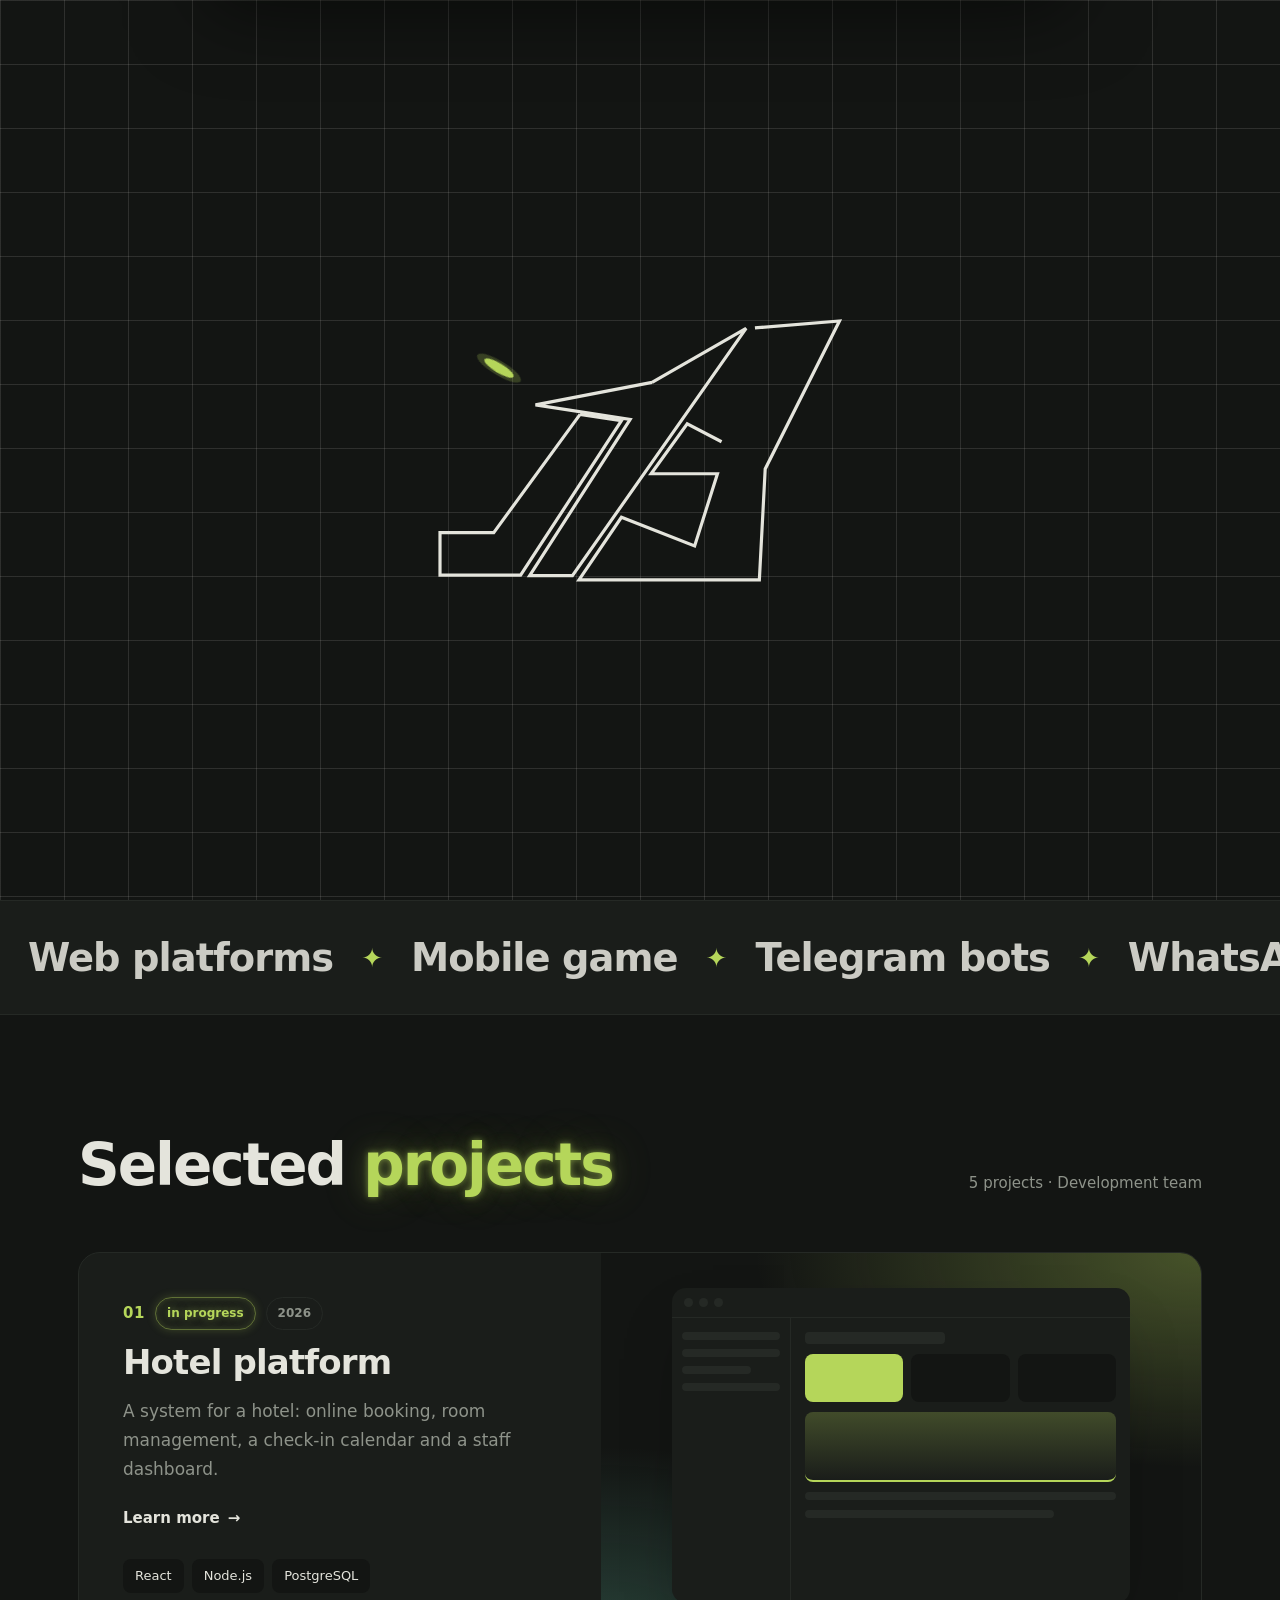
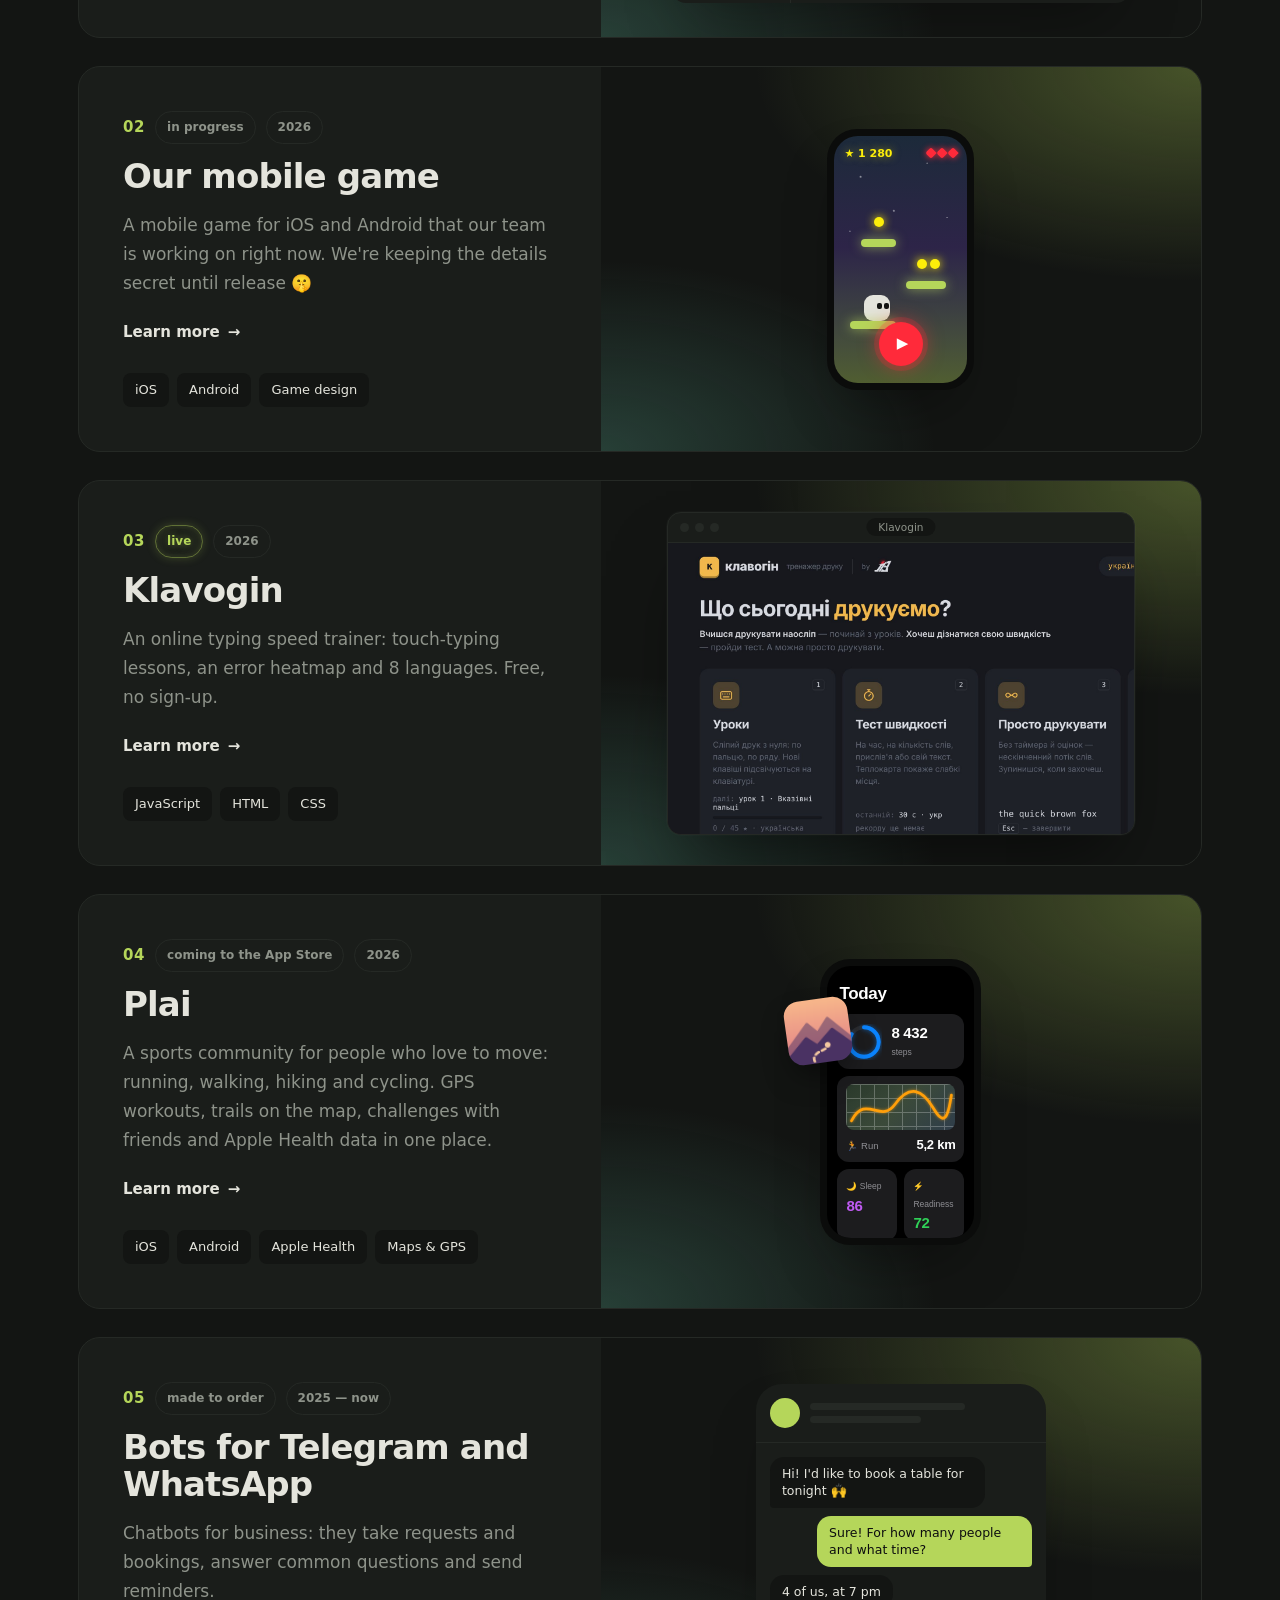
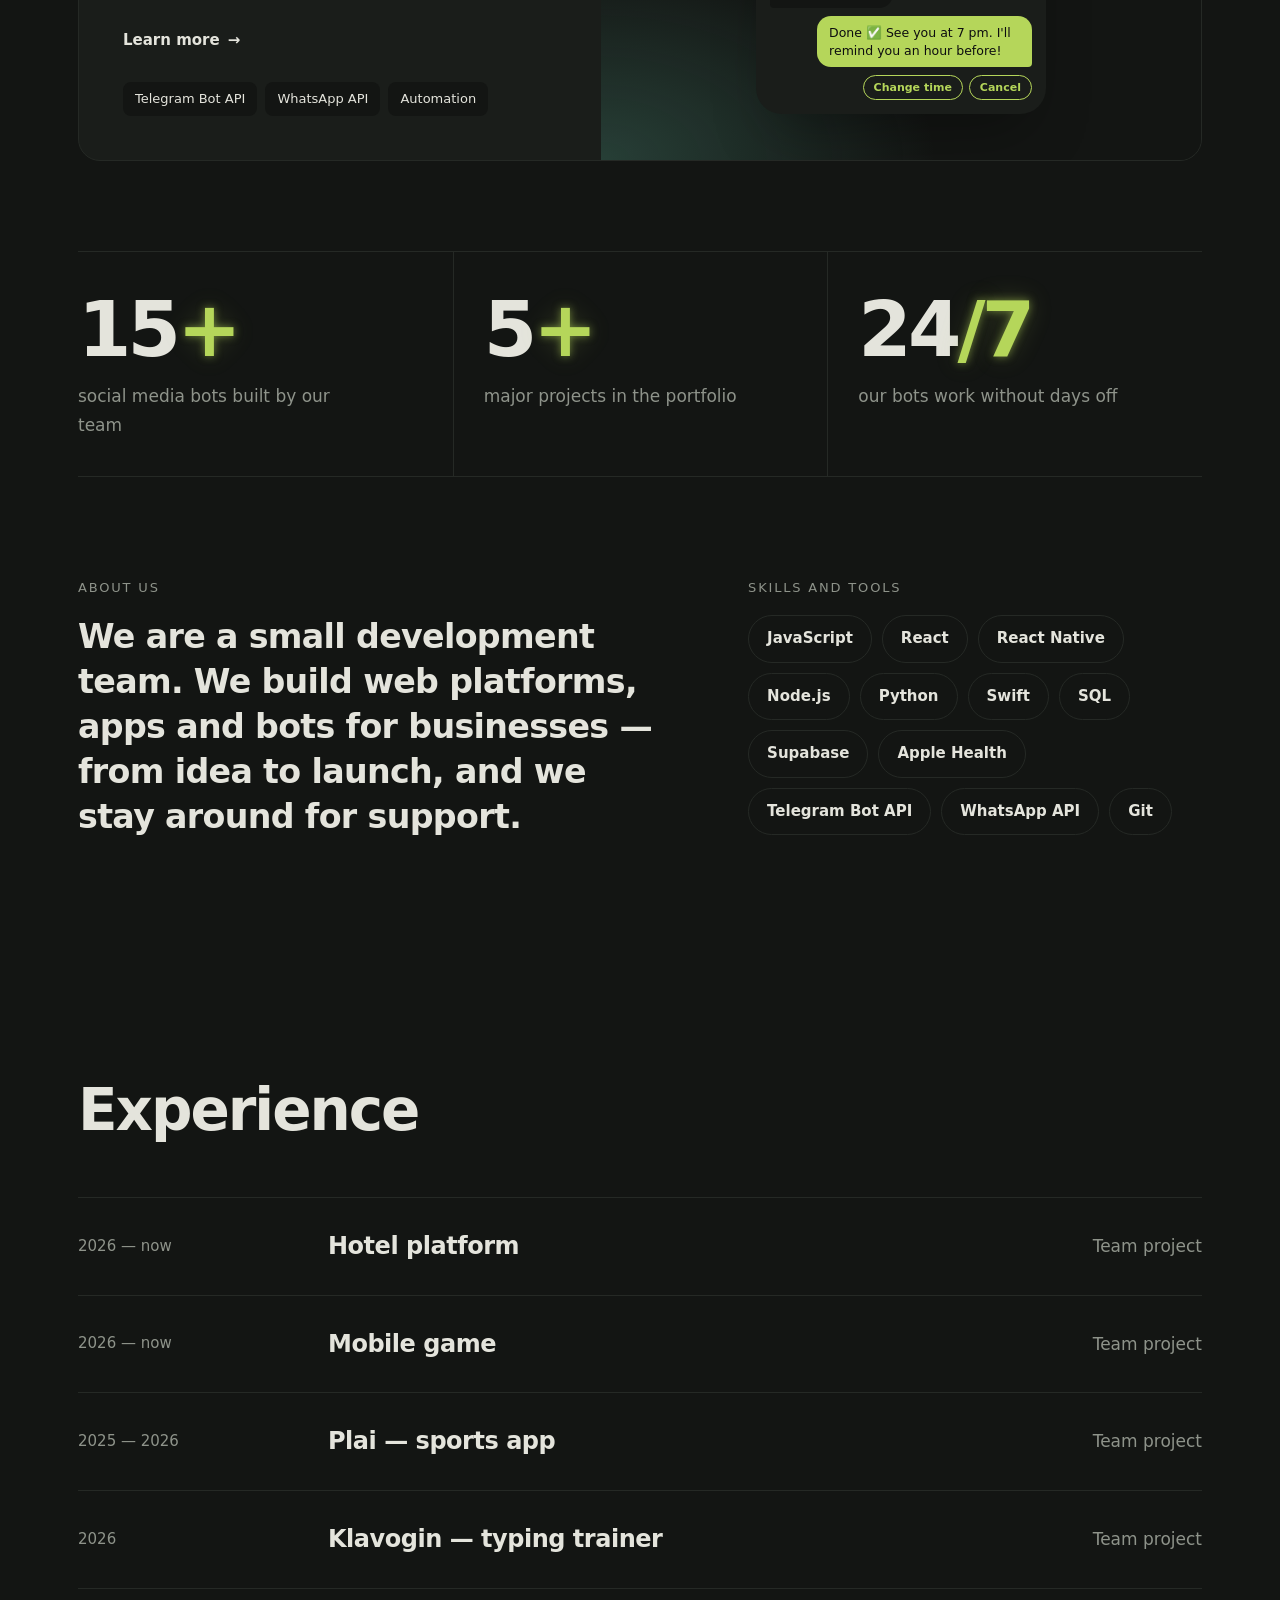
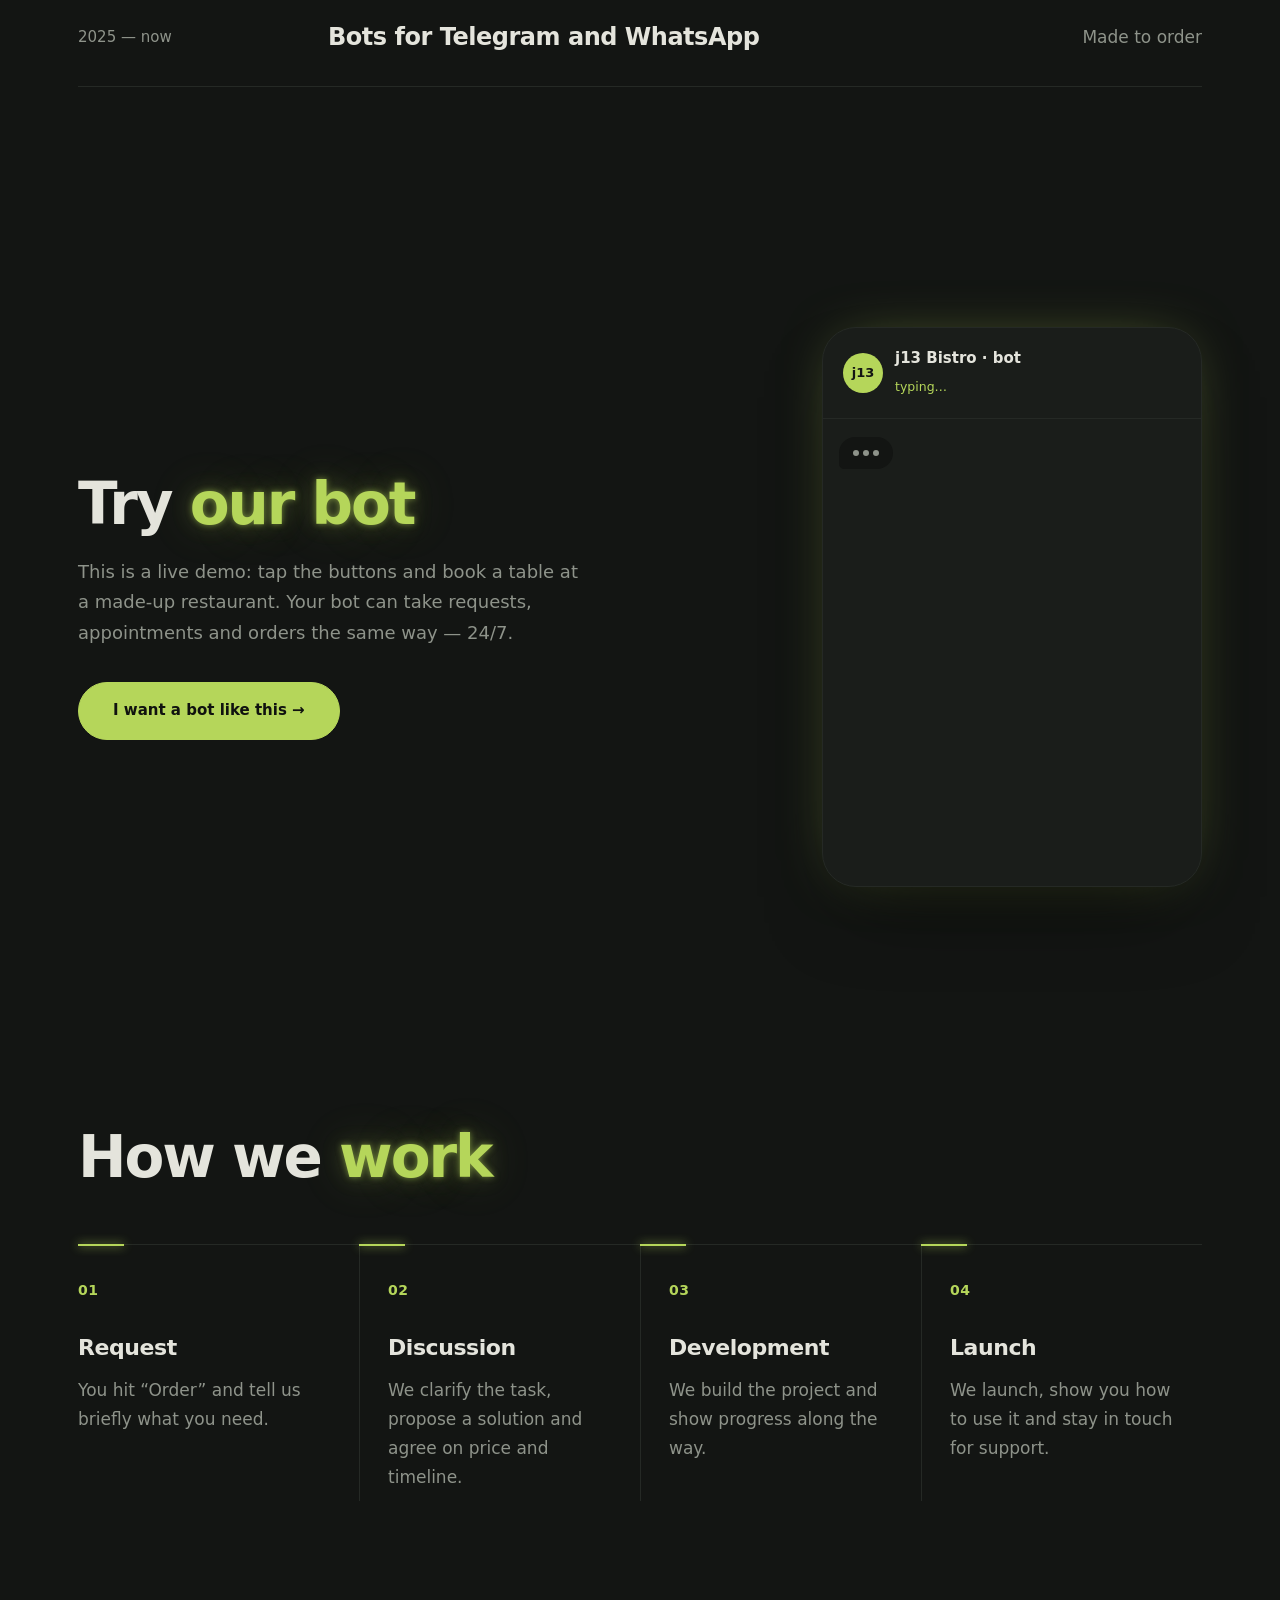
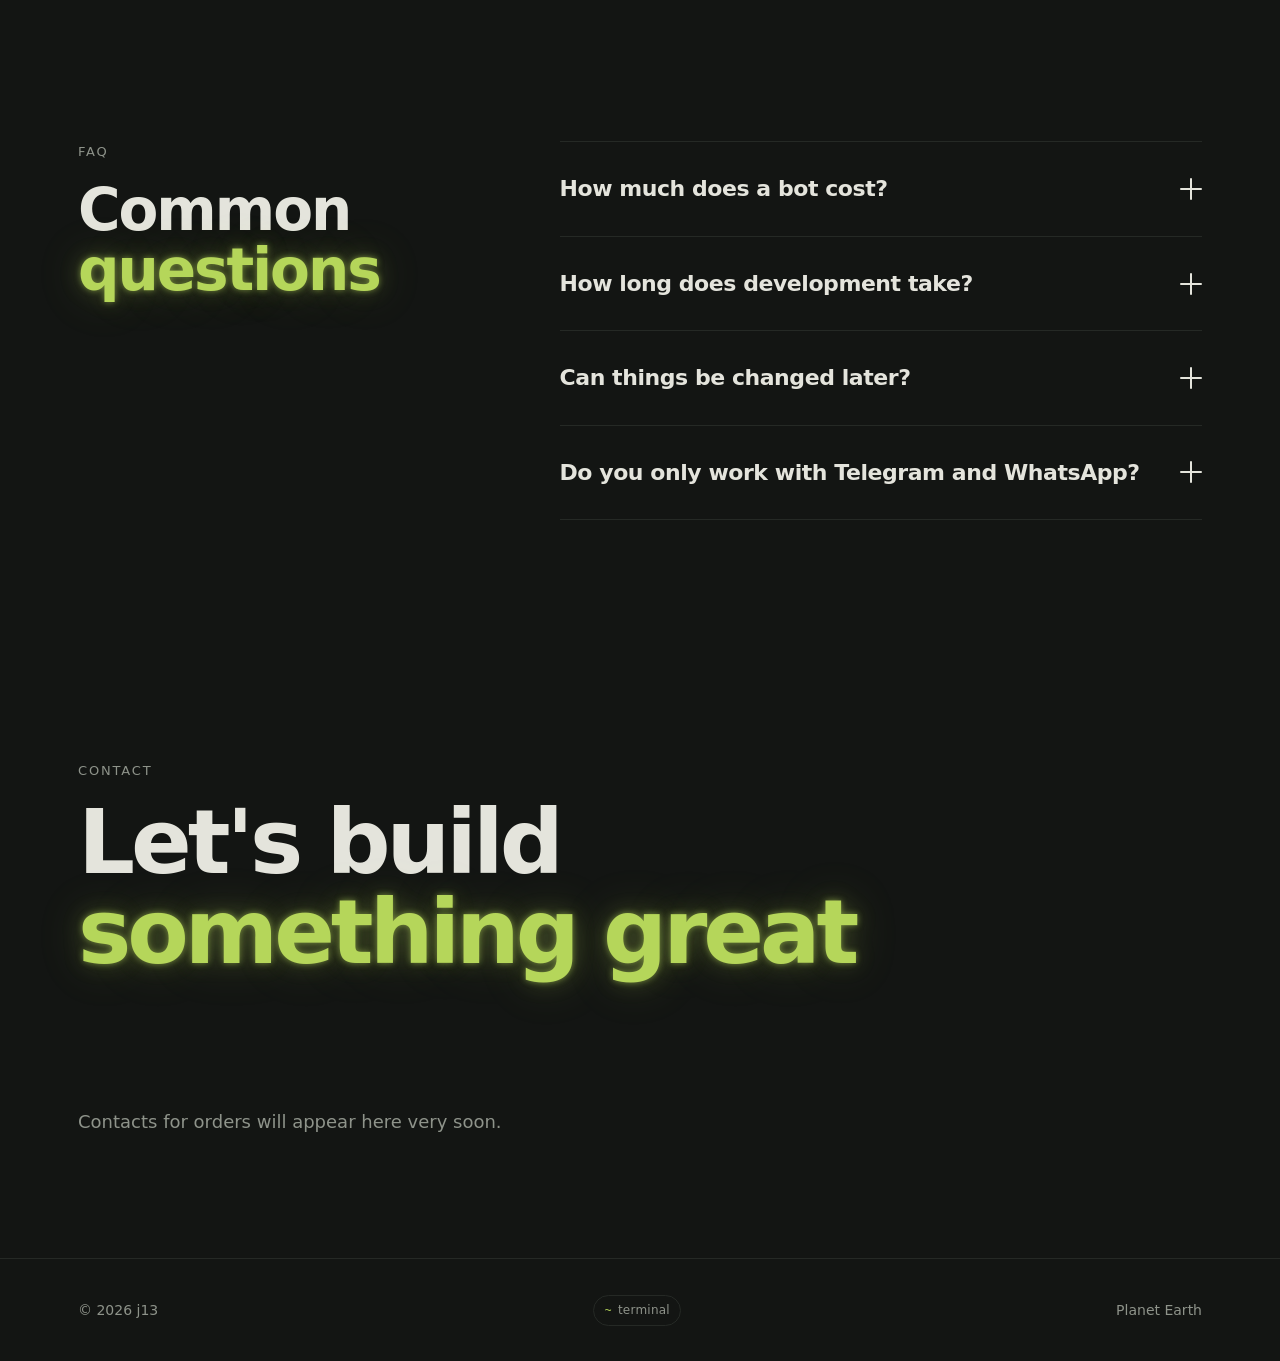
==== commit 66cc466e: "Макет для планшетів і розкладних телефонів (сітка 2×N, шарнір, Fold cover) Co-Authored-By: Claude Op" ====
--- a/index.html
+++ b/index.html
@@ -34,7 +34,7 @@
   <link rel="preconnect" href="https://fonts.googleapis.com">
   <link rel="preconnect" href="https://fonts.gstatic.com" crossorigin>
   <link href="https://fonts.googleapis.com/css2?family=Manrope:wght@400;500;600;700;800&display=swap" rel="stylesheet">
-  <link rel="stylesheet" href="style.css?v=59">
+  <link rel="stylesheet" href="style.css?v=60">
   <script>
     // Заставка: перший візит — «креслення» логотипа; перезавантаження / зміна мови — коротке «Завантаження…»
     try {
@@ -245,7 +245,7 @@
       try { localStorage.setItem("homeLang", home); } catch (e) {}
       window.SITE_LANG = lang; window.HOME_LANG = home;
       document.documentElement.lang = lang;
-      document.write('<script src="' + (lang === "uk" ? "content.js" : "content-" + lang + ".js") + '?v=59"><\/script>');
+      document.write('<script src="' + (lang === "uk" ? "content.js" : "content-" + lang + ".js") + '?v=60"><\/script>');
     })();
   </script>
   <script>
--- a/style.css
+++ b/style.css
@@ -1066,3 +1066,144 @@
 .pl-tabs i { width: 14px; height: 14px; border-radius: 4px; background: #3a3a3c; }
 .pl-tabs i.on { background: #0a84ff; }
 @media (max-width: 860px) { .plai-icon { width: 52px; height: 52px; border-radius: 12px; left: -26px; } }
+
+/* =====================================================================
+   ПЛАНШЕТИ Й РОЗКЛАДНІ ТЕЛЕФОНИ
+   600–1100 px: iPad mini / Air / Pro (портрет), розгорнутий Galaxy Fold, Pixel Fold
+   ===================================================================== */
+
+/* перший екран не роздувається на високих планшетах (iPad Pro 1366 px заввишки) */
+@media (min-width: 600px) and (min-height: 1000px) {
+  .hero { min-height: min(100svh, 860px); }
+}
+
+/* меню посилань повертається, щойно влазить (iPad mini портрет і ширше) */
+@media (min-width: 760px) and (max-width: 860px) {
+  .nav ul { display: flex; gap: 20px; margin-right: 16px; font-size: 14px; }
+  .burger { display: none; }
+  .lang { margin-left: 0; }
+  .logo { flex: none; }
+}
+
+@media (min-width: 600px) and (max-width: 1100px) {
+  .wrap { padding: 0 32px; }
+  /* кнопки першого екрана — звичайні, не на всю ширину */
+  .hero .meta { flex-direction: row; gap: 12px; }
+  .hero .meta .btn { padding: 16px 30px; }
+  .hero h1 { font-size: clamp(54px, 8.4vw, 84px); }
+
+  /* проєкти — сітка 2×N; картинка зверху, текст під нею */
+  .projects { grid-template-columns: 1fr 1fr; gap: 20px; }
+  .project { grid-template-columns: 1fr; }
+  .project .visual { order: -1; min-height: 300px; }
+  .project .visual:has(.phone) { min-height: 380px; }
+  .project .info { padding: 26px 26px 28px; }
+  .project h3 { font-size: 26px; margin: 12px 0 12px; }
+  .project p { font-size: 15.5px; }
+  .project .phone { width: 72%; font-size: 11px; }
+  .project .win { width: 86%; }
+  .win.shot { width: 88%; }
+  /* непарна остання картка — на всю ширину, як на комп'ютері */
+  .project:last-child:nth-child(odd) { grid-column: 1 / -1; grid-template-columns: 1fr 1.1fr; }
+  .project:last-child:nth-child(odd) .visual { order: 0; }
+  .project:last-child:nth-child(odd) .info { padding: 34px; }
+
+  /* лічильники в рядок */
+  .stats { grid-template-columns: repeat(3, 1fr); margin-bottom: 70px; }
+  .stat, .stat + .stat { padding: 30px 22px 30px 0; border-top: 0; }
+  .stat + .stat { padding-left: 22px; border-left: 1px solid var(--line); }
+  .stat .n { font-size: 60px; }
+
+  /* про нас і досвід — у дві колонки */
+  .about-grid { grid-template-columns: 1.2fr 1fr; gap: 44px; }
+  .tl-row { grid-template-columns: 150px 1fr auto; gap: 16px; }
+
+  /* демо бота — поруч з текстом */
+  .demo-grid { grid-template-columns: 1fr 330px; gap: 40px; }
+  .demo-phone { height: 520px; }
+
+  /* кроки 2×2, питання на всю ширину */
+  .steps { grid-template-columns: 1fr 1fr; }
+  .faq-grid { grid-template-columns: 1fr; gap: 30px; }
+
+  /* сторінка проєкту */
+  .pp-story { grid-template-columns: 1fr 1fr; gap: 30px; }
+  .features { grid-template-columns: 1fr 1fr; }
+  .pp-visual { height: 520px; }
+}
+
+/* вузькі планшети й розгорнутий Galaxy Fold (600–760): лічильники й демо — в колонку */
+@media (min-width: 600px) and (max-width: 760px) {
+  .demo-grid { grid-template-columns: 1fr; }
+  .demo-phone { max-width: 400px; width: 100%; margin: 0 auto; }
+  .about-grid { grid-template-columns: 1fr; }
+  .tl-row { grid-template-columns: 1fr; gap: 4px; }
+  .project .visual { min-height: 250px; }
+  .project .visual:has(.phone) { min-height: 330px; }
+  .project h3 { font-size: 23px; }
+  .project .info { padding: 22px; }
+  .stat .n { font-size: 48px; }
+}
+
+/* планшет у ландшафті з невеликою висотою (Pixel Fold розгорнутий, iPad горизонтально) */
+@media (min-width: 760px) and (max-height: 760px) and (orientation: landscape) {
+  .hero { min-height: auto; padding: 120px 0 70px; }
+}
+
+/* зовнішній екран Galaxy Fold / дуже вузькі телефони (до 360 px) */
+@media (max-width: 360px) {
+  .wrap { padding: 0 16px; }
+  .hero h1 { font-size: 40px; }
+  .project h3 { font-size: 25px; }
+  .project .info { padding: 22px 18px 24px; }
+  .lang button { padding: 0 6px; font-size: 12px; }
+  .themes button { width: 22px; height: 22px; }
+  .stat .n { font-size: 52px; }
+  .demo-text h2 { font-size: 32px; }
+  .m-links a { font-size: 36px; }
+  .term { font-size: 11.5px; }
+}
+
+/* ---------- Розкладні: екран, розділений шарніром ----------
+   Коли сайт розтягнуто на обидві половини (Surface Duo, Galaxy Fold у Flex-режимі),
+   браузер повідомляє розміри сегментів — нічого важливого не кладемо на згин. */
+@media (horizontal-viewport-segments: 2) {
+  :root { --seg-l: env(viewport-segment-right 0 0, 50vw); --seg-r: env(viewport-segment-left 1 0, 50vw); --hinge: calc(var(--seg-r) - var(--seg-l)); }
+  .hero .wrap { padding-right: calc(100vw - var(--seg-l) + 32px); }          /* текст першого екрана — на лівій половині */
+  .projects { grid-template-columns: 1fr 1fr; column-gap: calc(var(--hinge) + 40px); }
+  .project { grid-template-columns: 1fr; }
+  .project .visual { order: -1; }
+  .project:last-child:nth-child(odd) { grid-column: auto; grid-template-columns: 1fr; }
+  .demo-grid { grid-template-columns: 1fr 1fr; column-gap: calc(var(--hinge) + 64px); }
+  .about-grid, .faq-grid { grid-template-columns: 1fr 1fr; column-gap: calc(var(--hinge) + 64px); }
+  .term { left: 0; transform: translateY(-105%); width: var(--seg-l); }
+  .term.show { transform: none; }
+}
+/* Galaxy Flip / Fold напівзігнутий горизонтально (як ноутбук): зверху — перегляд, знизу — керування */
+@media (vertical-viewport-segments: 2) {
+  :root { --seg-t: env(viewport-segment-bottom 0 0, 50vh); }
+  .hero { min-height: var(--seg-t); padding-bottom: 30px; }
+  .demo-phone { height: calc(var(--seg-t) - 120px); min-height: 360px; }
+  .term { height: calc(var(--seg-t) - 10px); }
+}
+
+/* телефони-заглушки (гра, Plai) завжди зберігають пропорції телефона, незалежно від ширини картки */
+.project .visual .phone.game, .pp-visual .phone.game { width: auto; aspect-ratio: 9 / 16; }
+.project .visual .plai-wrap .phone.plai, .pp-visual .plai-wrap .phone.plai { width: 100%; }
+.pl-card b, .pl-row b { white-space: nowrap; }
+@media (min-width: 600px) and (max-width: 1100px) {
+  .project .visual:has(.plai-wrap), .project .visual:has(.phone.game) { min-height: 440px; }
+}
+@media (min-width: 600px) and (max-width: 1100px) and (orientation: portrait) {
+  .hero { min-height: auto; padding: 150px 0 120px; }
+}
+/* у сітці 2×N усі картинки однакової висоти — текст у сусідніх картках починається на одному рівні */
+@media (min-width: 600px) and (max-width: 1100px) {
+  .project .visual, .project .visual:has(.phone), .project .visual:has(.plai-wrap), .project .visual:has(.phone.game) { min-height: 0; height: 400px; }
+}
+@media (min-width: 600px) and (max-width: 760px) {
+  .project .visual, .project .visual:has(.phone), .project .visual:has(.plai-wrap), .project .visual:has(.phone.game) { height: 360px; }
+  .project:last-child:nth-child(odd) { grid-template-columns: 1fr; }
+  .project:last-child:nth-child(odd) .visual { order: -1; }
+  .project:last-child:nth-child(odd) .info { padding: 22px; }
+}
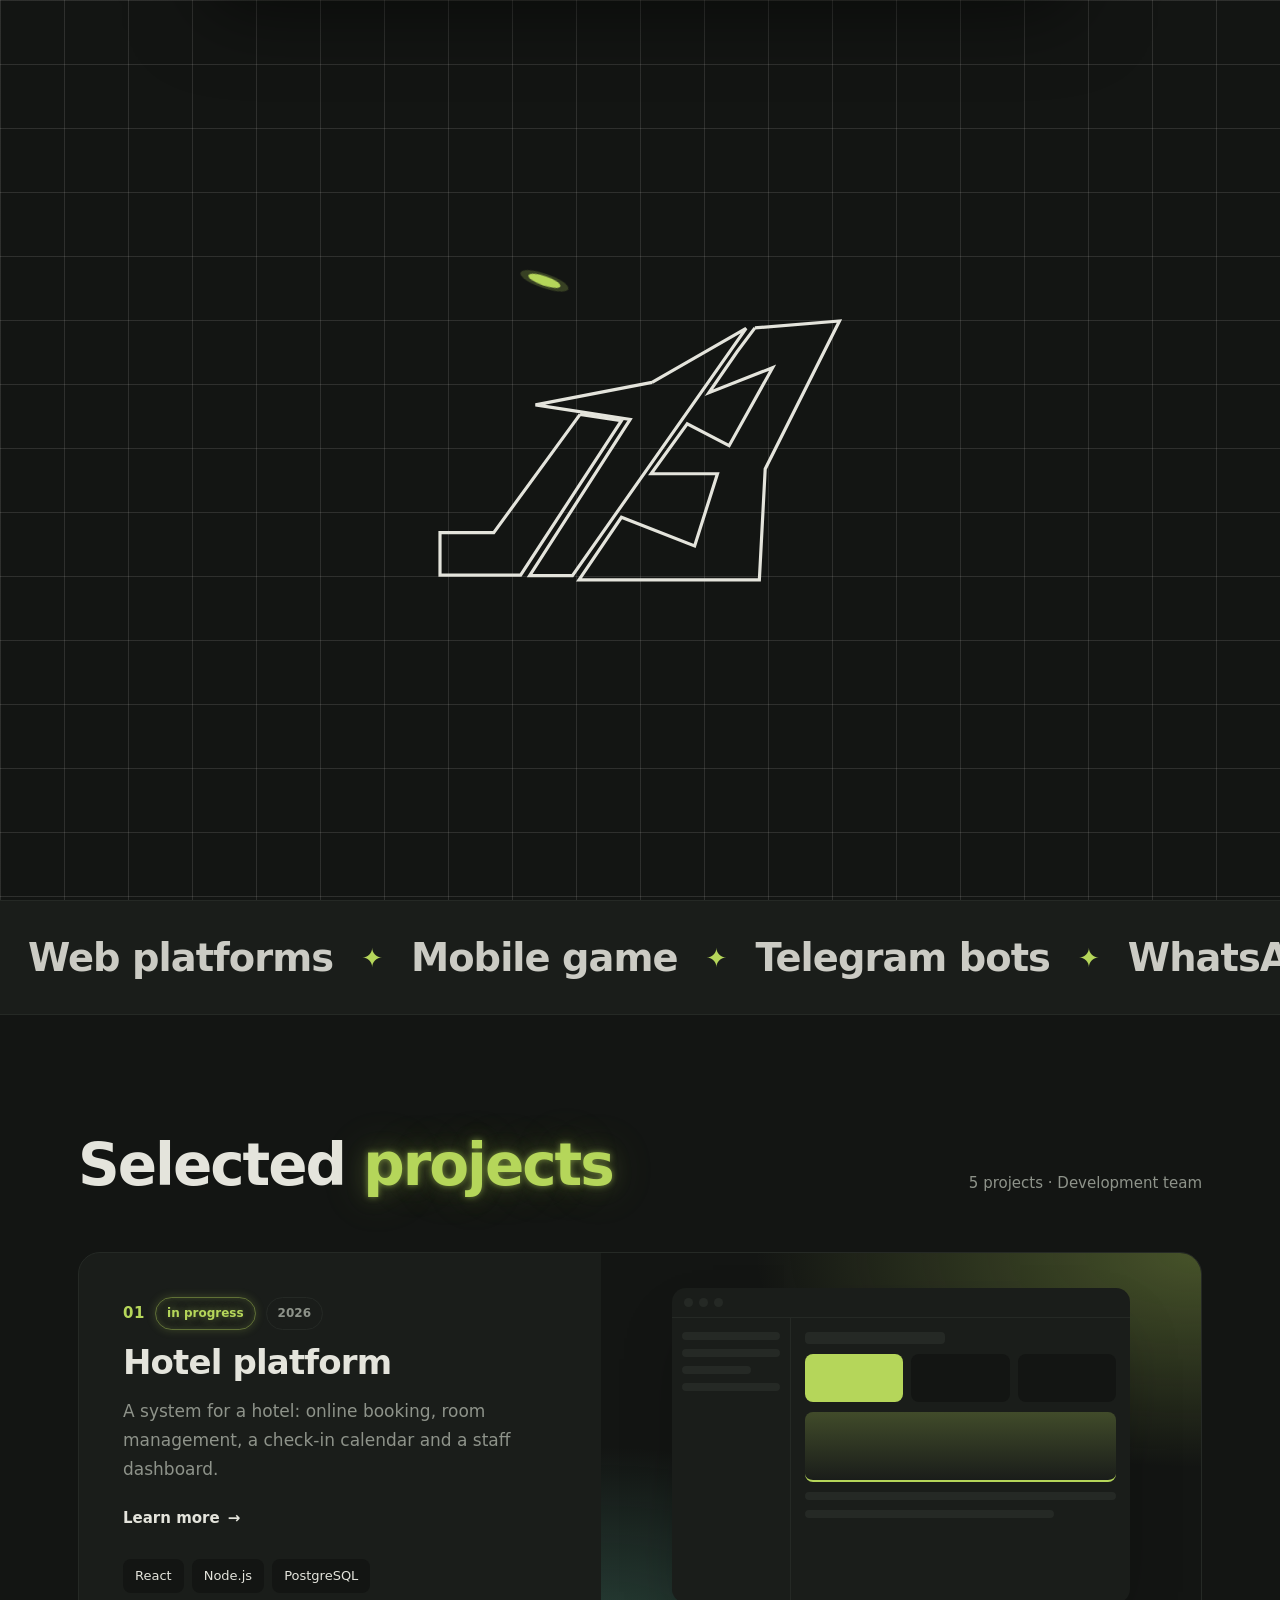
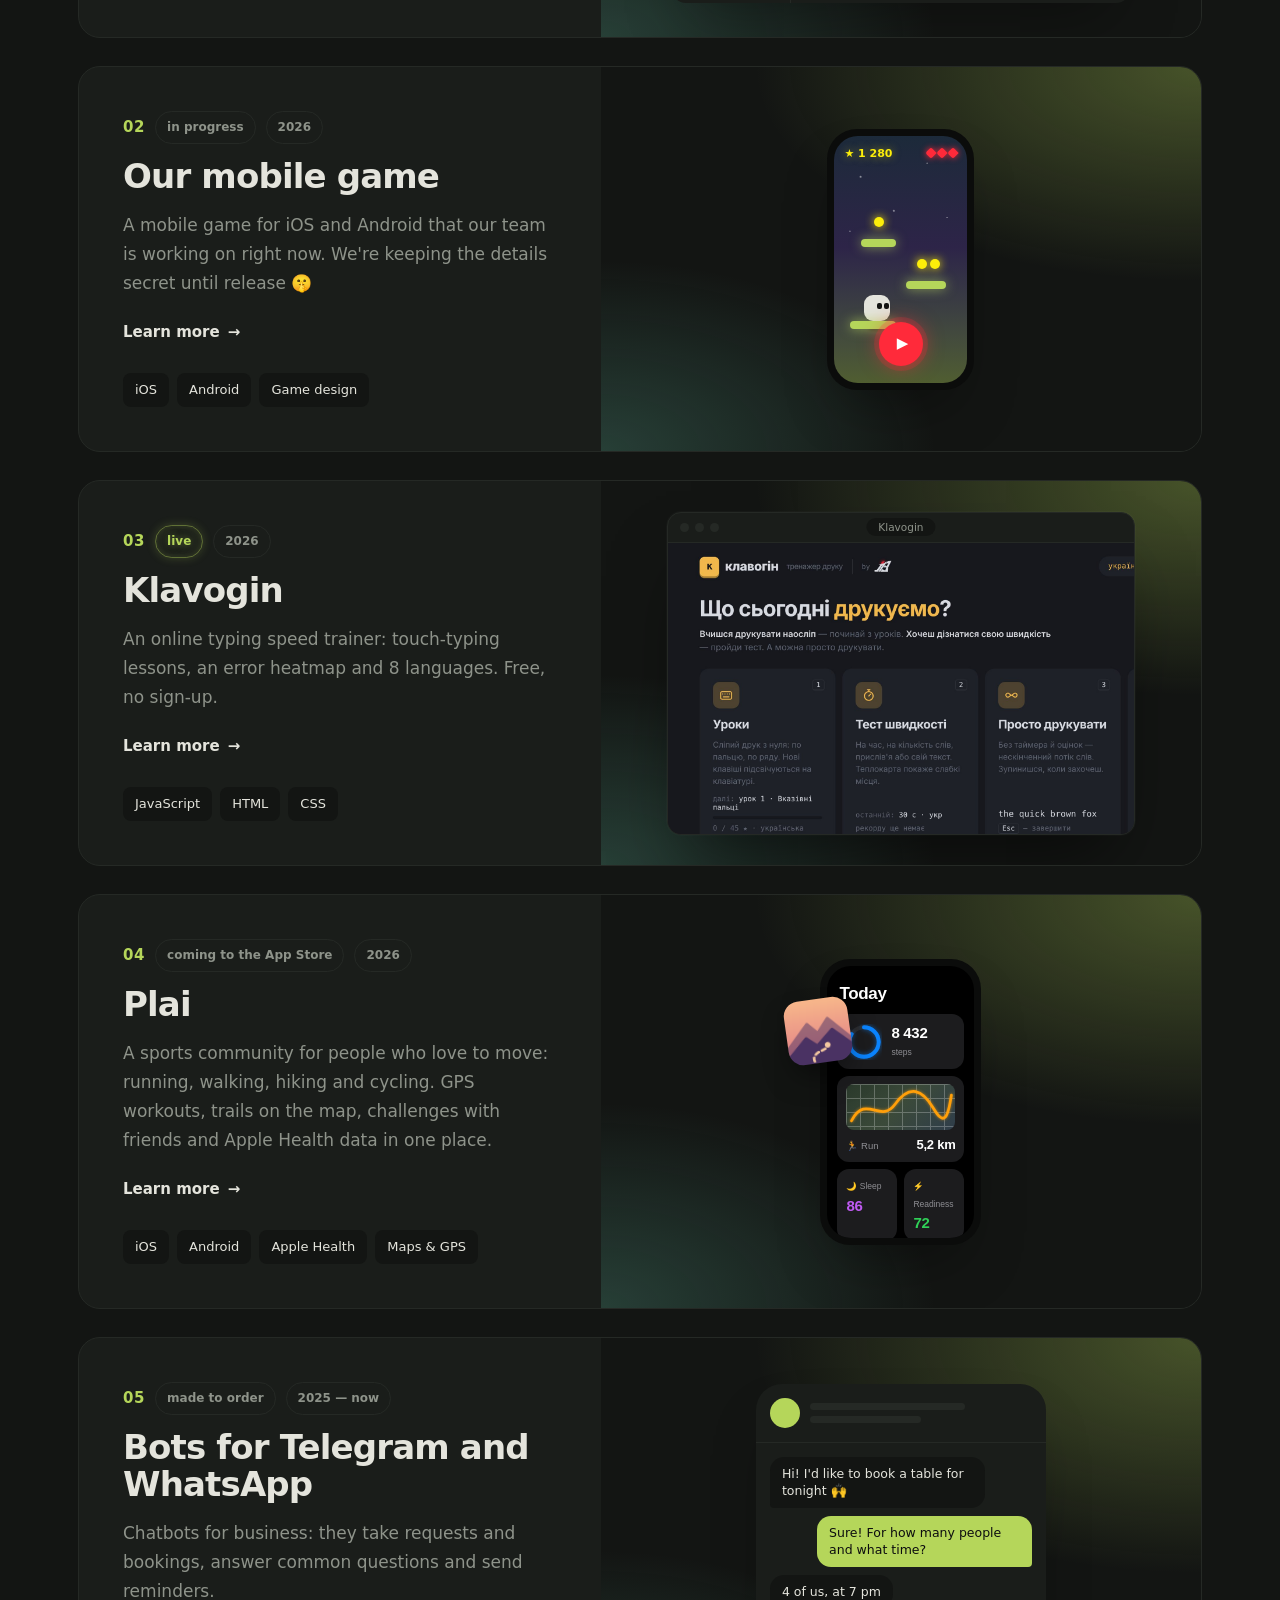
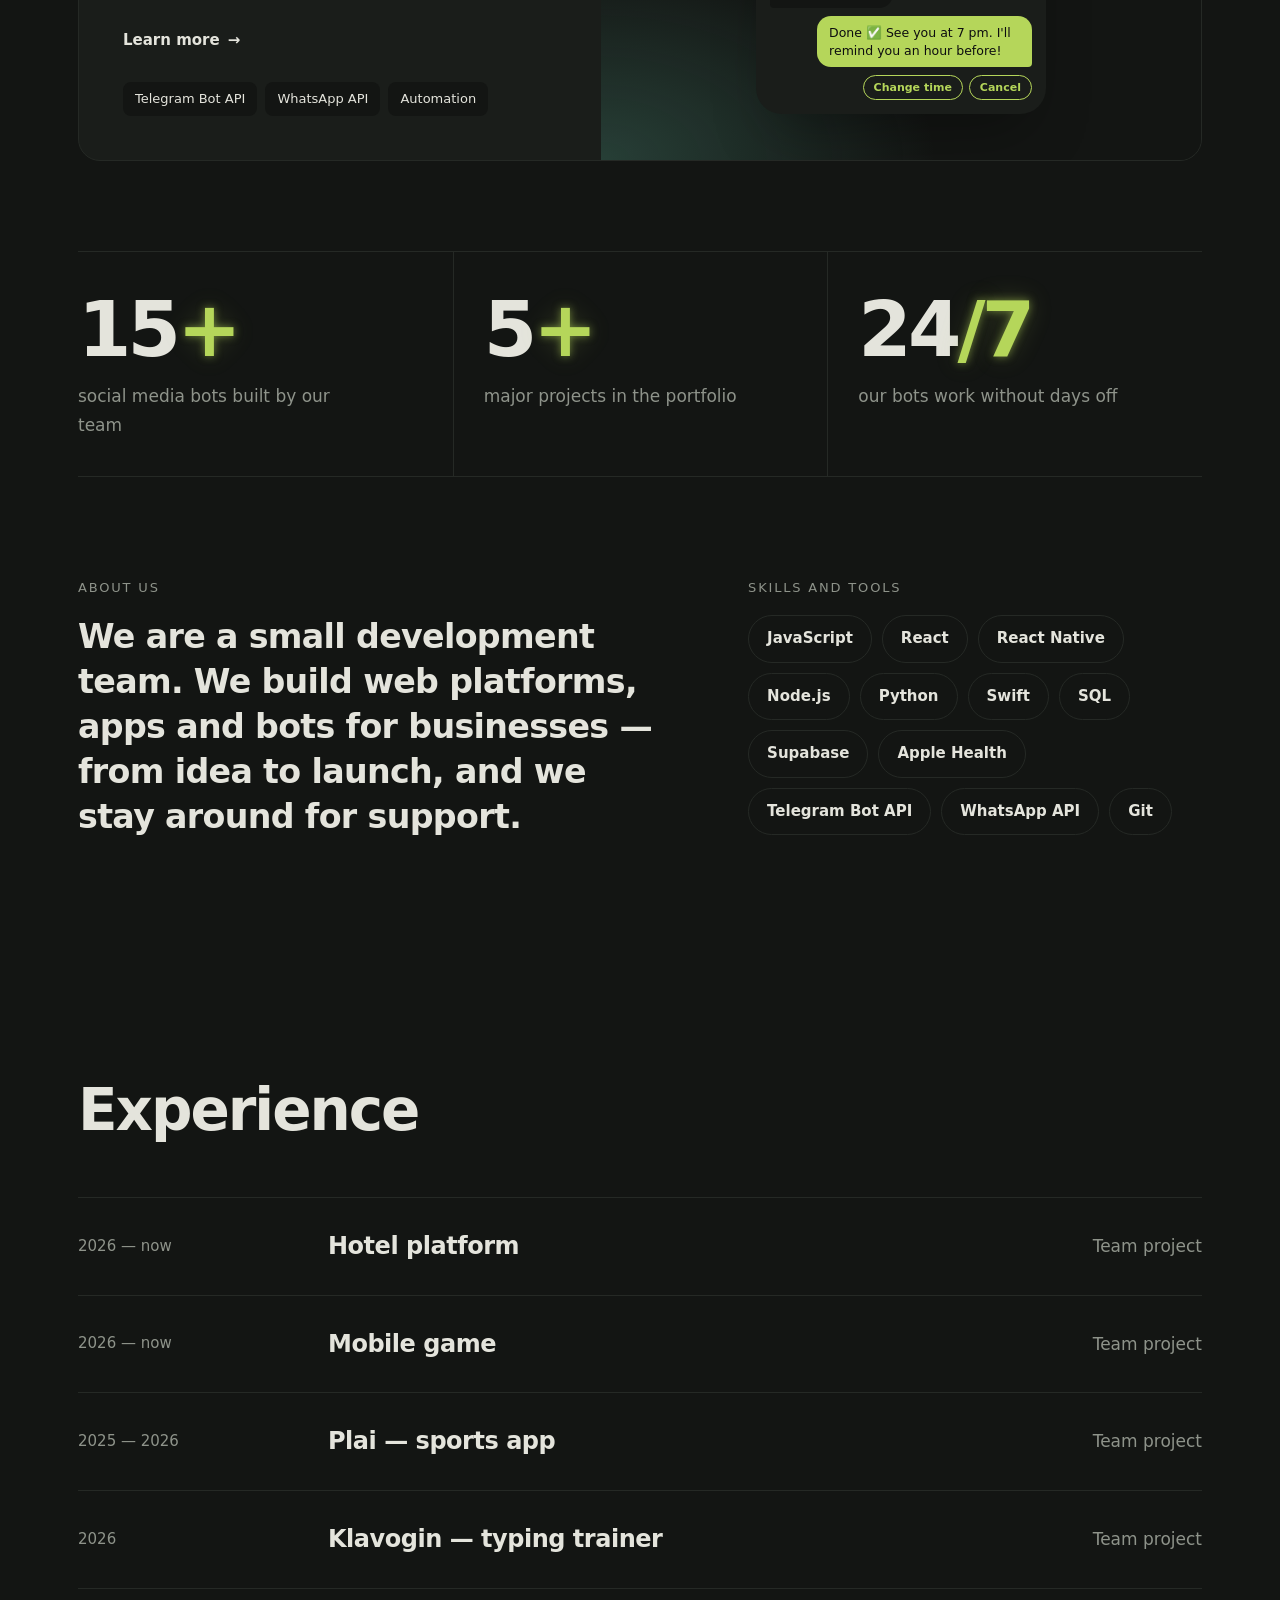
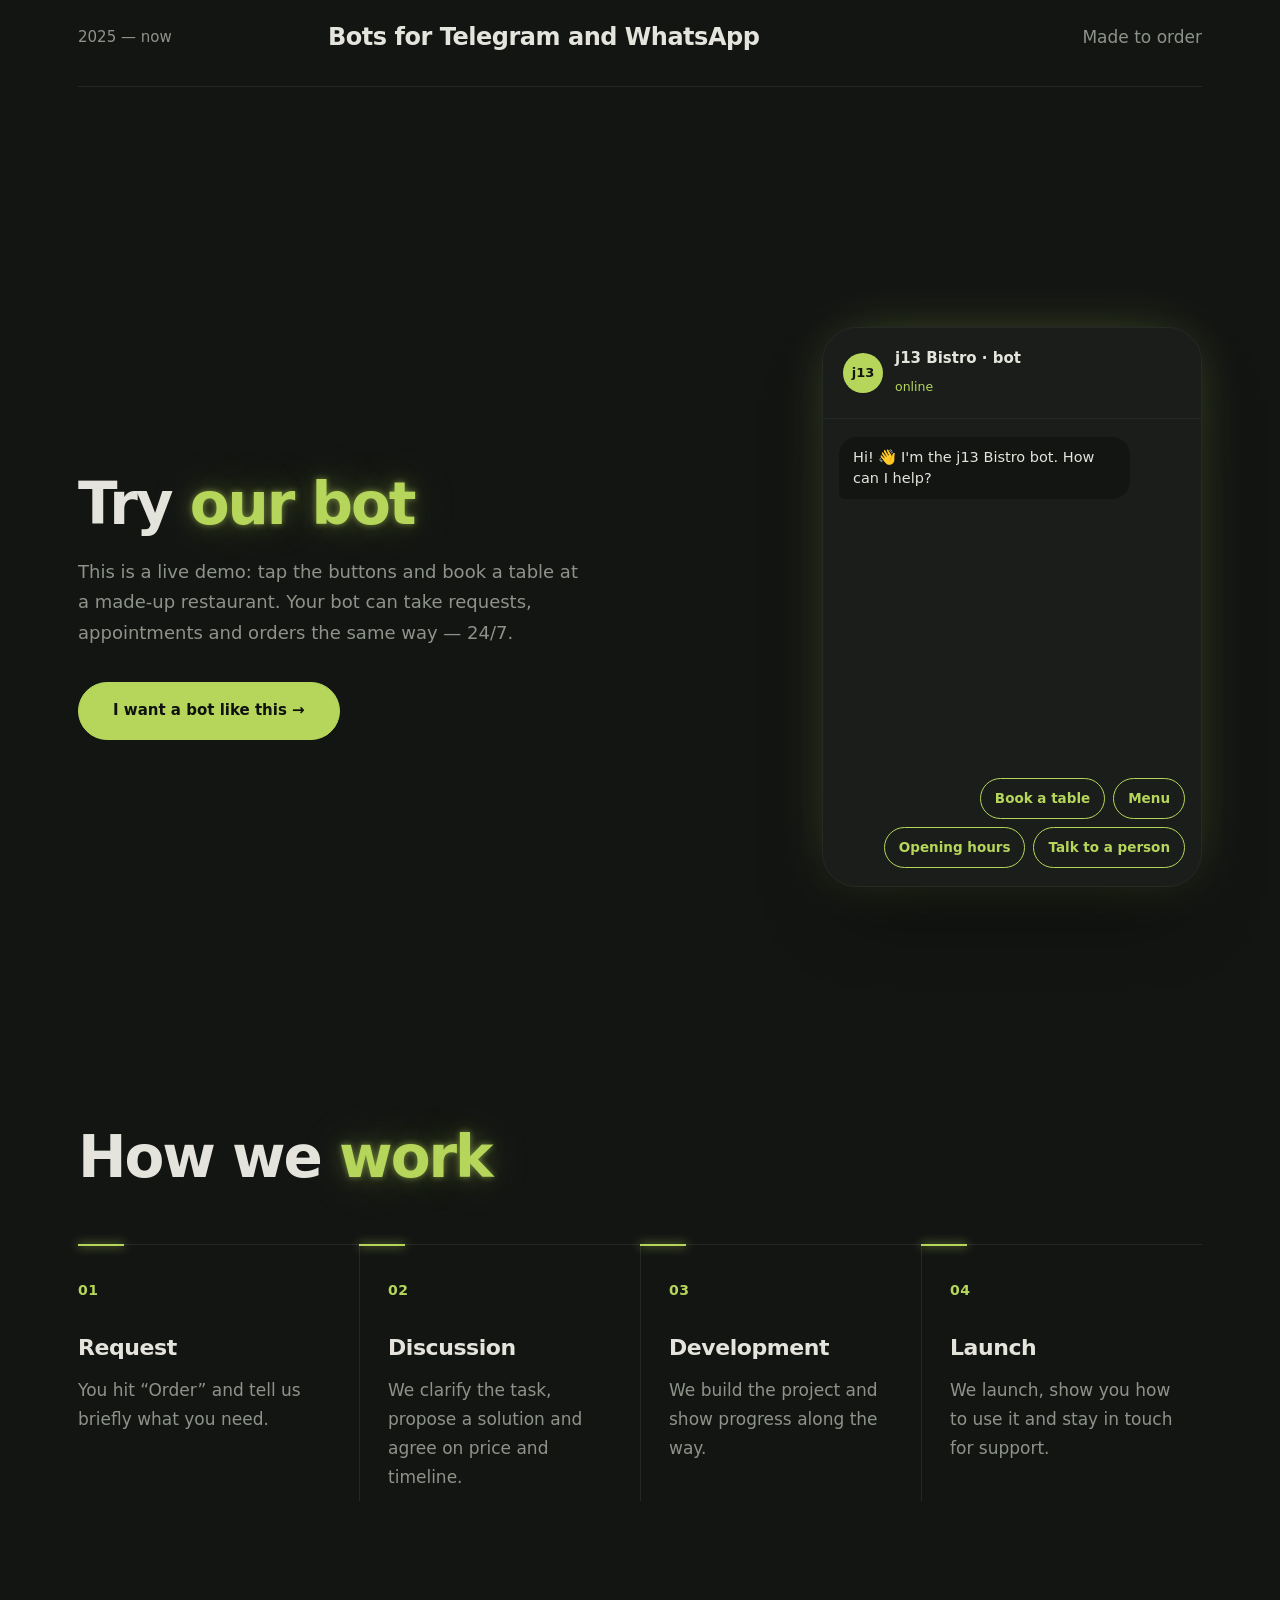
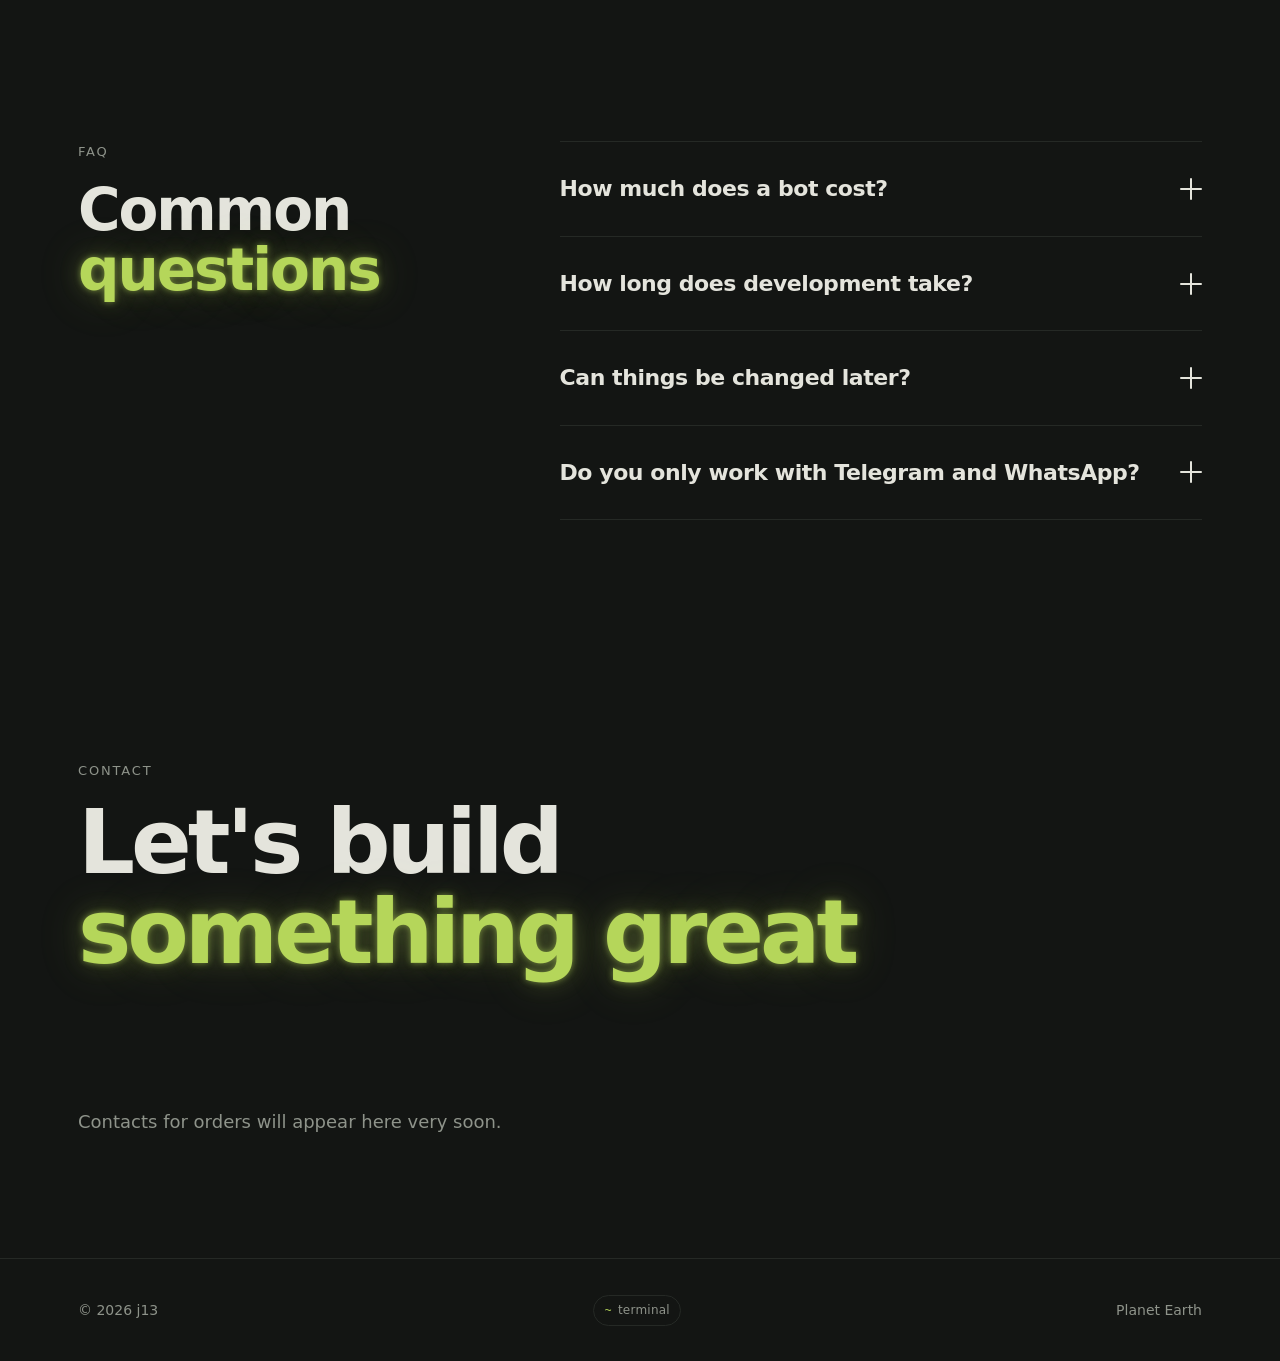
==== commit a8ab3e56: "Сторінка перегляду на розкладних (fold.html) і симуляція згину ?fold=h/v Co-Authored-By: Claude Opus" ====
--- a/index.html
+++ b/index.html
@@ -27,14 +27,28 @@
   <meta http-equiv="X-Content-Type-Options" content="nosniff">
   <script>
     // Захист від «клікджекінгу»: сайт не можна непомітно вбудувати в чужу сторінку
+    //  (вбудовувати можна лише в сторінки цього ж сайту — наприклад, у перегляд для розкладних fold.html)
     if (/github\.io$/.test(location.hostname) && window.top !== window.self) {
-      try { window.top.location = window.self.location.href; } catch (e) { document.documentElement.style.display = "none"; }
-    }
+      let same = false; try { same = window.top.location.origin === location.origin; } catch (e) {}
+      if (!same) { try { window.top.location = window.self.location.href; } catch (e) { document.documentElement.style.display = "none"; } }
+    }
+    // Розкладні телефони: сайт розтягнуто на дві половини екрана (або симуляція через ?fold=h / ?fold=v)
+    (function () {
+      const sim = new URLSearchParams(location.search).get("fold"), H = "(horizontal-viewport-segments: 2)", V = "(vertical-viewport-segments: 2)";
+      const set = () => {
+        const r = document.documentElement.classList;
+        r.toggle("span-h", sim === "h" || (window.matchMedia && matchMedia(H).matches));
+        r.toggle("span-v", sim === "v" || (window.matchMedia && matchMedia(V).matches));
+        r.toggle("sim-fold", sim === "h" || sim === "v");
+      };
+      set();
+      if (window.matchMedia) [H, V].forEach(q => { try { matchMedia(q).addEventListener("change", set); } catch (e) {} });
+    })();
   </script>
   <link rel="preconnect" href="https://fonts.googleapis.com">
   <link rel="preconnect" href="https://fonts.gstatic.com" crossorigin>
   <link href="https://fonts.googleapis.com/css2?family=Manrope:wght@400;500;600;700;800&display=swap" rel="stylesheet">
-  <link rel="stylesheet" href="style.css?v=60">
+  <link rel="stylesheet" href="style.css?v=62">
   <script>
     // Заставка: перший візит — «креслення» логотипа; перезавантаження / зміна мови — коротке «Завантаження…»
     try {
@@ -245,7 +259,7 @@
       try { localStorage.setItem("homeLang", home); } catch (e) {}
       window.SITE_LANG = lang; window.HOME_LANG = home;
       document.documentElement.lang = lang;
-      document.write('<script src="' + (lang === "uk" ? "content.js" : "content-" + lang + ".js") + '?v=60"><\/script>');
+      document.write('<script src="' + (lang === "uk" ? "content.js" : "content-" + lang + ".js") + '?v=62"><\/script>');
     })();
   </script>
   <script>
--- a/style.css
+++ b/style.css
@@ -1167,24 +1167,43 @@
 /* ---------- Розкладні: екран, розділений шарніром ----------
    Коли сайт розтягнуто на обидві половини (Surface Duo, Galaxy Fold у Flex-режимі),
    браузер повідомляє розміри сегментів — нічого важливого не кладемо на згин. */
-@media (horizontal-viewport-segments: 2) {
-  :root { --seg-l: env(viewport-segment-right 0 0, 50vw); --seg-r: env(viewport-segment-left 1 0, 50vw); --hinge: calc(var(--seg-r) - var(--seg-l)); }
-  .hero .wrap { padding-right: calc(100vw - var(--seg-l) + 32px); }          /* текст першого екрана — на лівій половині */
-  .projects { grid-template-columns: 1fr 1fr; column-gap: calc(var(--hinge) + 40px); }
-  .project { grid-template-columns: 1fr; }
-  .project .visual { order: -1; }
-  .project:last-child:nth-child(odd) { grid-column: auto; grid-template-columns: 1fr; }
-  .demo-grid { grid-template-columns: 1fr 1fr; column-gap: calc(var(--hinge) + 64px); }
-  .about-grid, .faq-grid { grid-template-columns: 1fr 1fr; column-gap: calc(var(--hinge) + 64px); }
-  .term { left: 0; transform: translateY(-105%); width: var(--seg-l); }
-  .term.show { transform: none; }
-}
-/* Galaxy Flip / Fold напівзігнутий горизонтально (як ноутбук): зверху — перегляд, знизу — керування */
-@media (vertical-viewport-segments: 2) {
-  :root { --seg-t: env(viewport-segment-bottom 0 0, 50vh); }
-  .hero { min-height: var(--seg-t); padding-bottom: 30px; }
-  .demo-phone { height: calc(var(--seg-t) - 120px); min-height: 360px; }
-  .term { height: calc(var(--seg-t) - 10px); }
+/* розміри половин: справжні від браузера, або симуляція (?fold=h — шарнір 12 px посередині) */
+html.span-h { --seg-l: calc(50vw - 6px); --seg-r: calc(50vw + 6px); }
+html.span-v { --seg-t: calc(50vh - 6px); }
+@media (horizontal-viewport-segments: 2) { html.span-h { --seg-l: env(viewport-segment-right 0 0, 50vw); --seg-r: env(viewport-segment-left 1 0, 50vw); } }
+@media (vertical-viewport-segments: 2) { html.span-v { --seg-t: env(viewport-segment-bottom 0 0, 50vh); } }
+html.span-h { --hinge: calc(var(--seg-r) - var(--seg-l)); }
+
+html.span-h .hero .wrap { padding-right: calc(100vw - var(--seg-l) + 32px); }          /* текст першого екрана — на лівій половині */
+html.span-h .hero h1 { font-size: clamp(34px, 6vw, 60px); }
+html.span-h .hero .meta { flex-direction: column; align-items: stretch; }
+html.span-h .wrap { padding-left: 24px; padding-right: 24px; }
+html.span-h .projects { grid-template-columns: 1fr 1fr; column-gap: calc(var(--hinge) + 48px); }
+html.span-h .project { grid-template-columns: 1fr; }
+html.span-h .project .visual, html.span-h .project .visual:has(.phone), html.span-h .project .visual:has(.plai-wrap), html.span-h .project .visual:has(.phone.game) { order: -1; height: 320px; min-height: 0; }
+html.span-h .project:last-child:nth-child(odd) { grid-column: auto; grid-template-columns: 1fr; }
+html.span-h .project:last-child:nth-child(odd) .visual { order: -1; }
+html.span-h .stats { grid-template-columns: 1fr 1fr; column-gap: calc(var(--hinge) + 48px); }
+html.span-h .demo-grid, html.span-h .about-grid, html.span-h .faq-grid, html.span-h .steps { grid-template-columns: 1fr 1fr; column-gap: calc(var(--hinge) + 48px); }
+html.span-h .demo-phone { height: 480px; }
+html.span-h .term { left: 0; transform: translateY(-105%); width: var(--seg-l); }
+html.span-h .term.show { transform: none; }
+
+/* напівзігнутий горизонтально (як ноутбук): зверху — перегляд, знизу — керування */
+html.span-v .hero { min-height: 0; height: var(--seg-t); padding: 84px 0 0; overflow: hidden; box-sizing: border-box; }
+html.span-v .hero h1 { font-size: 32px; margin-bottom: 10px; }
+html.span-v .hero .badge, html.span-v .hero .avail { display: none; }
+html.span-v .hero .meta { flex-direction: row; gap: 10px; }
+html.span-v .hero .meta .btn { flex: 1; padding: 13px 10px; }
+html.span-v .marquee { margin-top: 18px; }   /* біжучий рядок — уже на нижній половині, під згином */
+html.span-v .demo-phone { height: calc(var(--seg-t) - 40px); min-height: 300px; }
+html.span-v .term { height: calc(var(--seg-t) - 10px); }
+
+/* симуляція шарніра — темна смуга, щоб було видно, де згин */
+html.sim-fold.span-h body::after { content: ""; position: fixed; z-index: 9999; top: 0; bottom: 0; left: var(--seg-l); width: var(--hinge);
+  background: linear-gradient(90deg, #000, #2a2a2a 50%, #000); box-shadow: 0 0 12px rgba(0,0,0,.8); pointer-events: none; }
+html.sim-fold.span-v body::after { content: ""; position: fixed; z-index: 9999; left: 0; right: 0; top: var(--seg-t); height: 12px;
+  background: linear-gradient(180deg, #000, #2a2a2a 50%, #000); box-shadow: 0 0 12px rgba(0,0,0,.8); pointer-events: none; }
 }
 
 /* телефони-заглушки (гра, Plai) завжди зберігають пропорції телефона, незалежно від ширини картки */
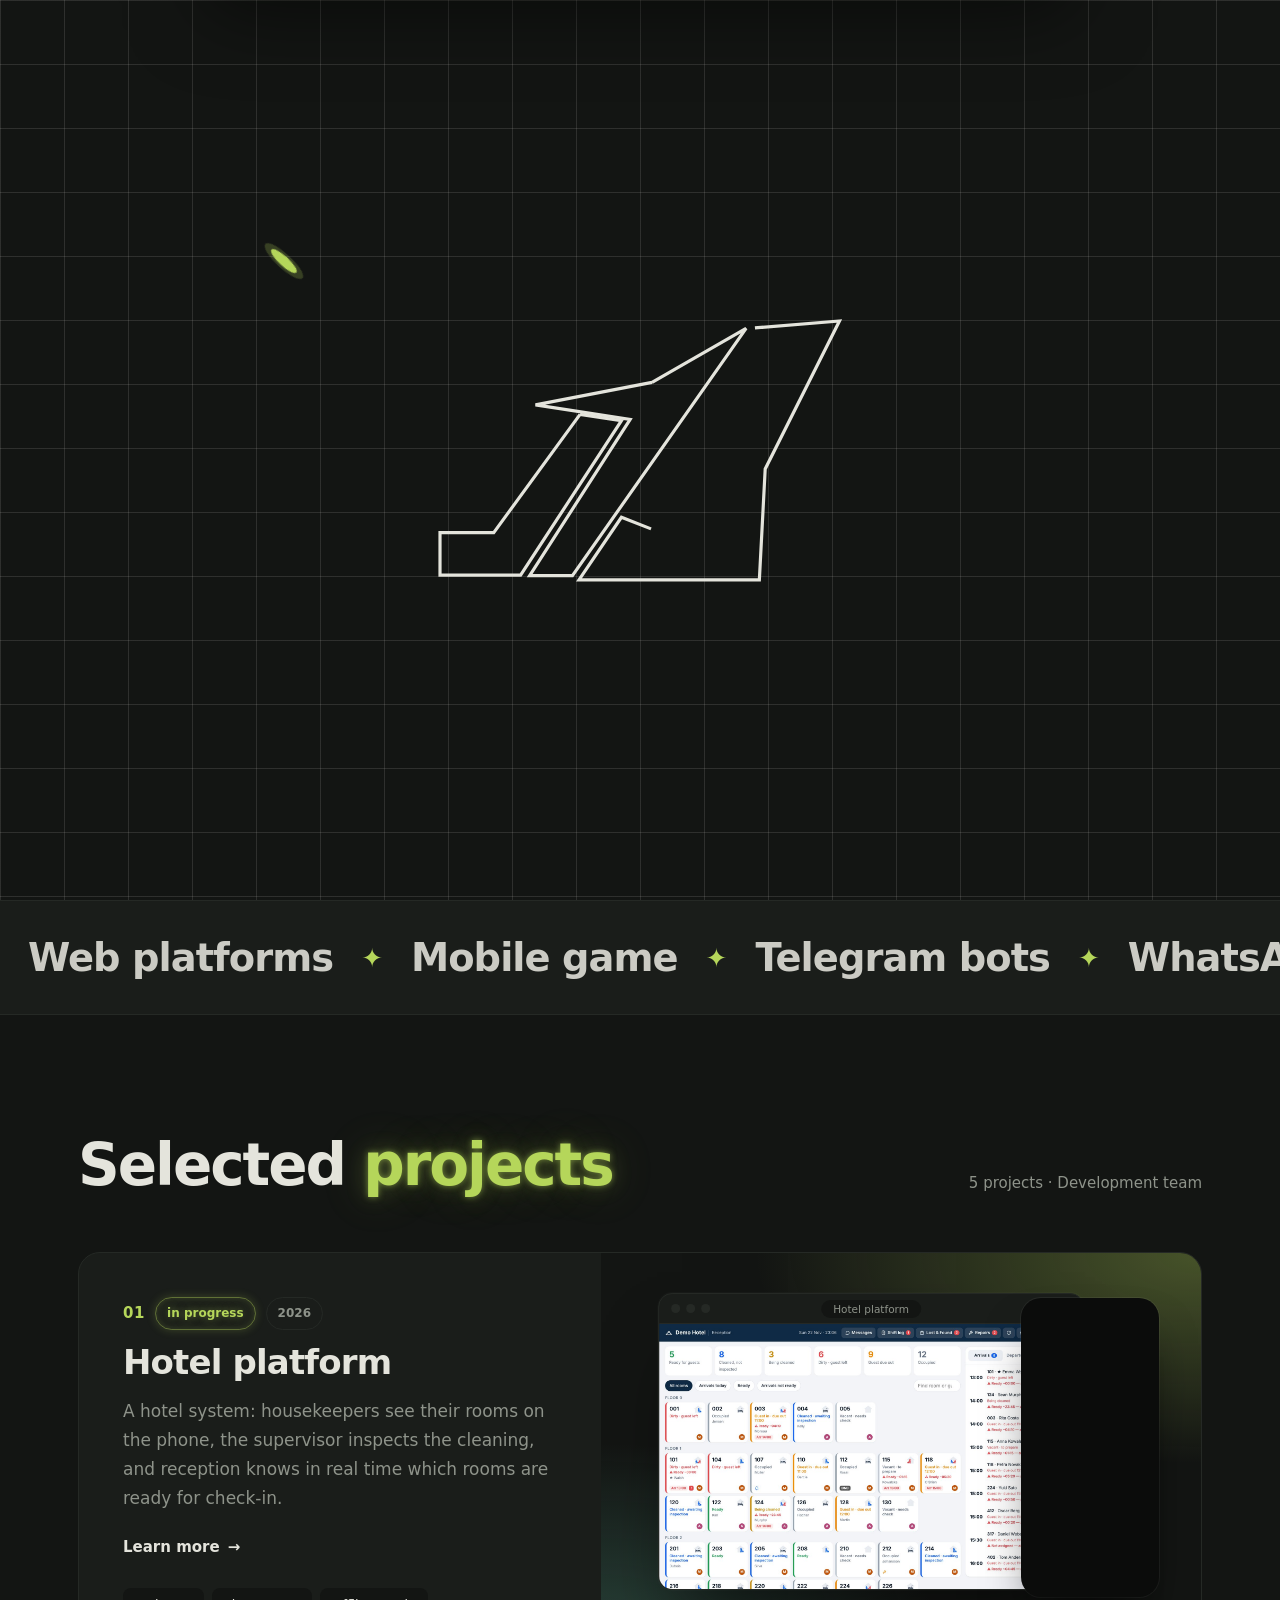
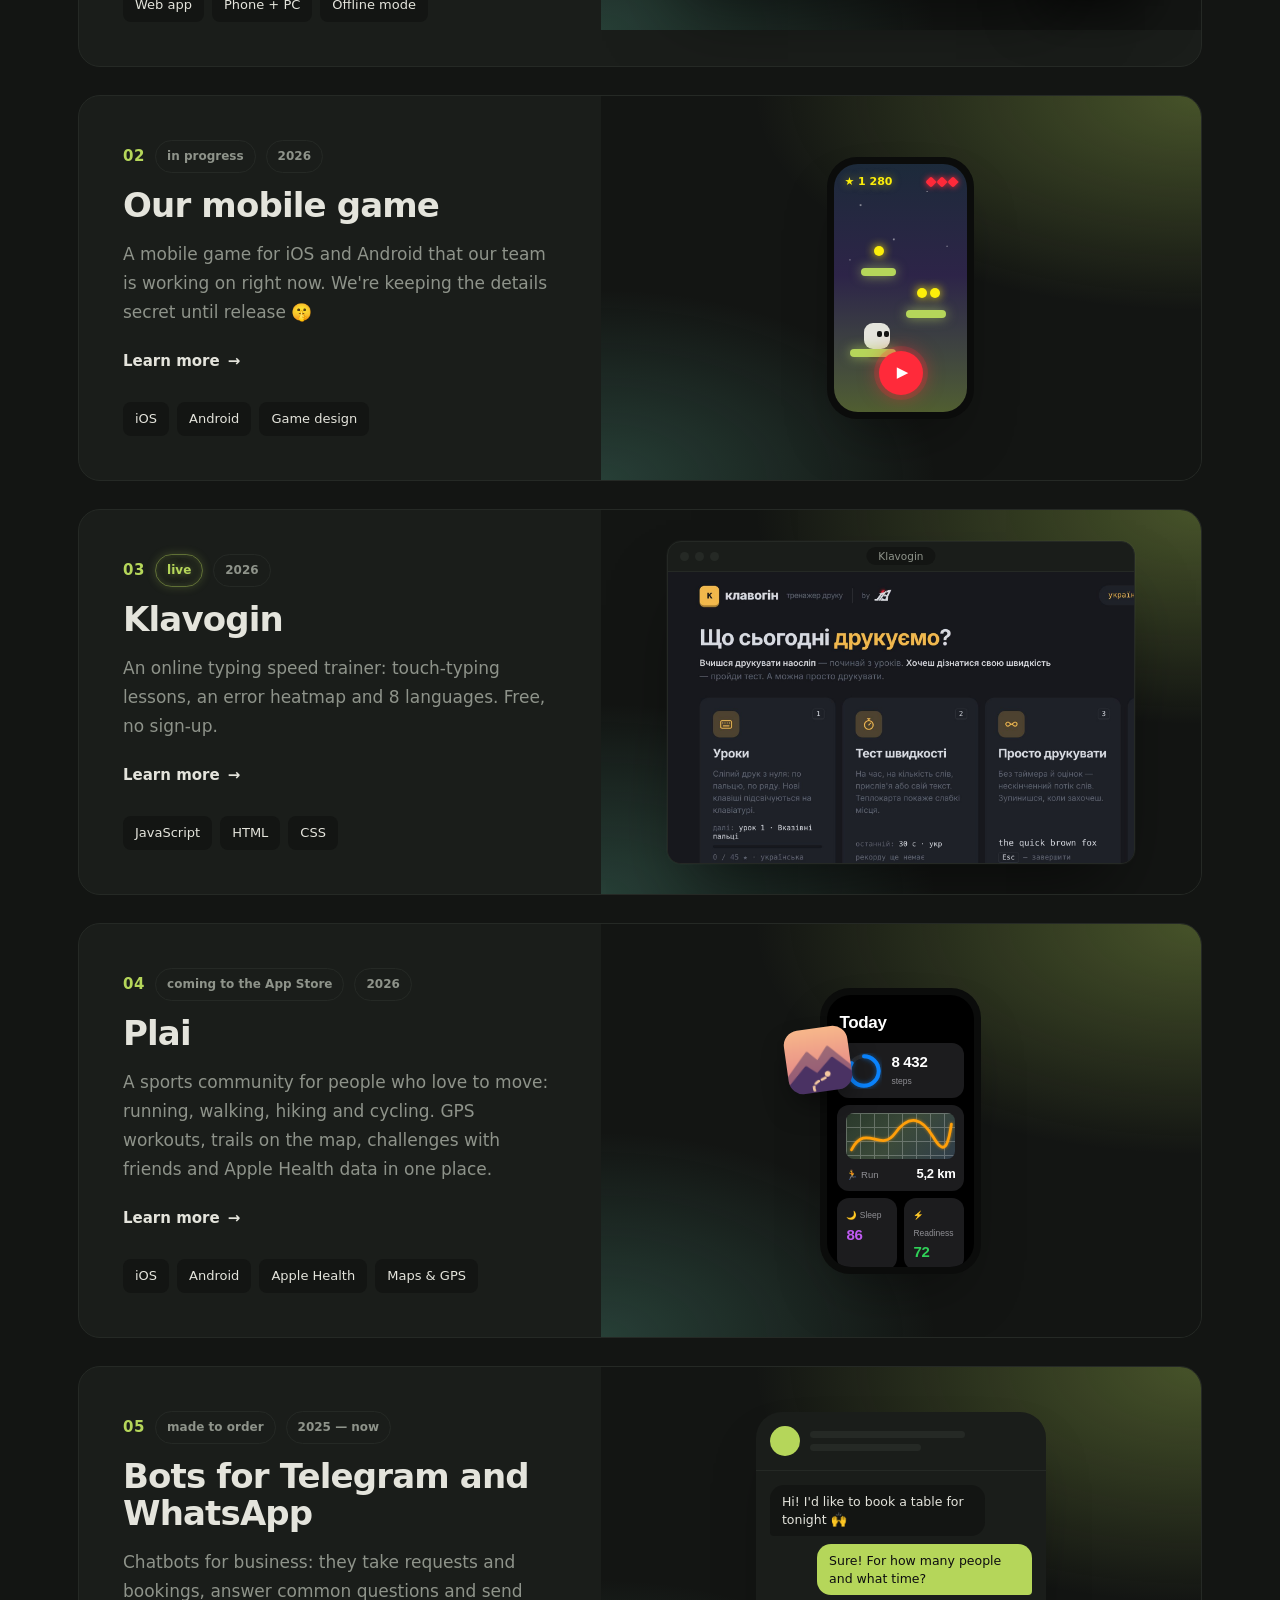
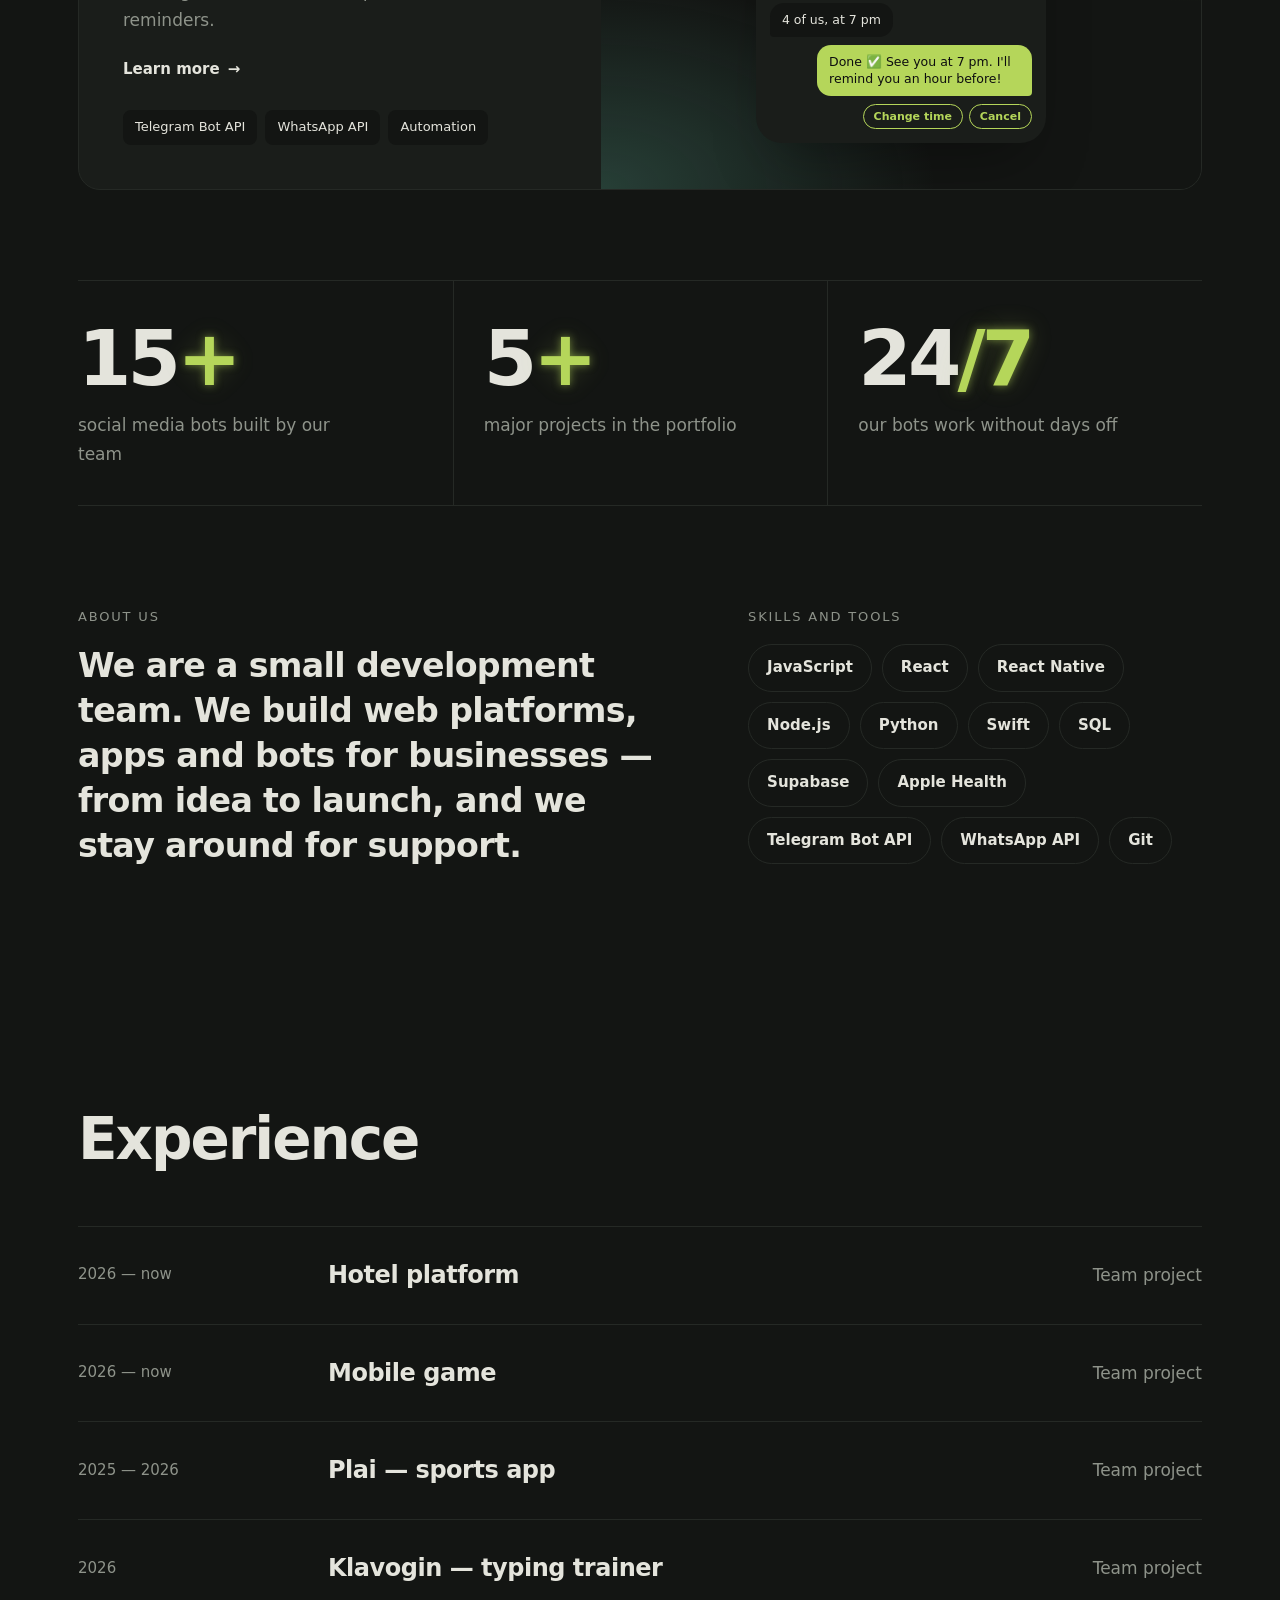
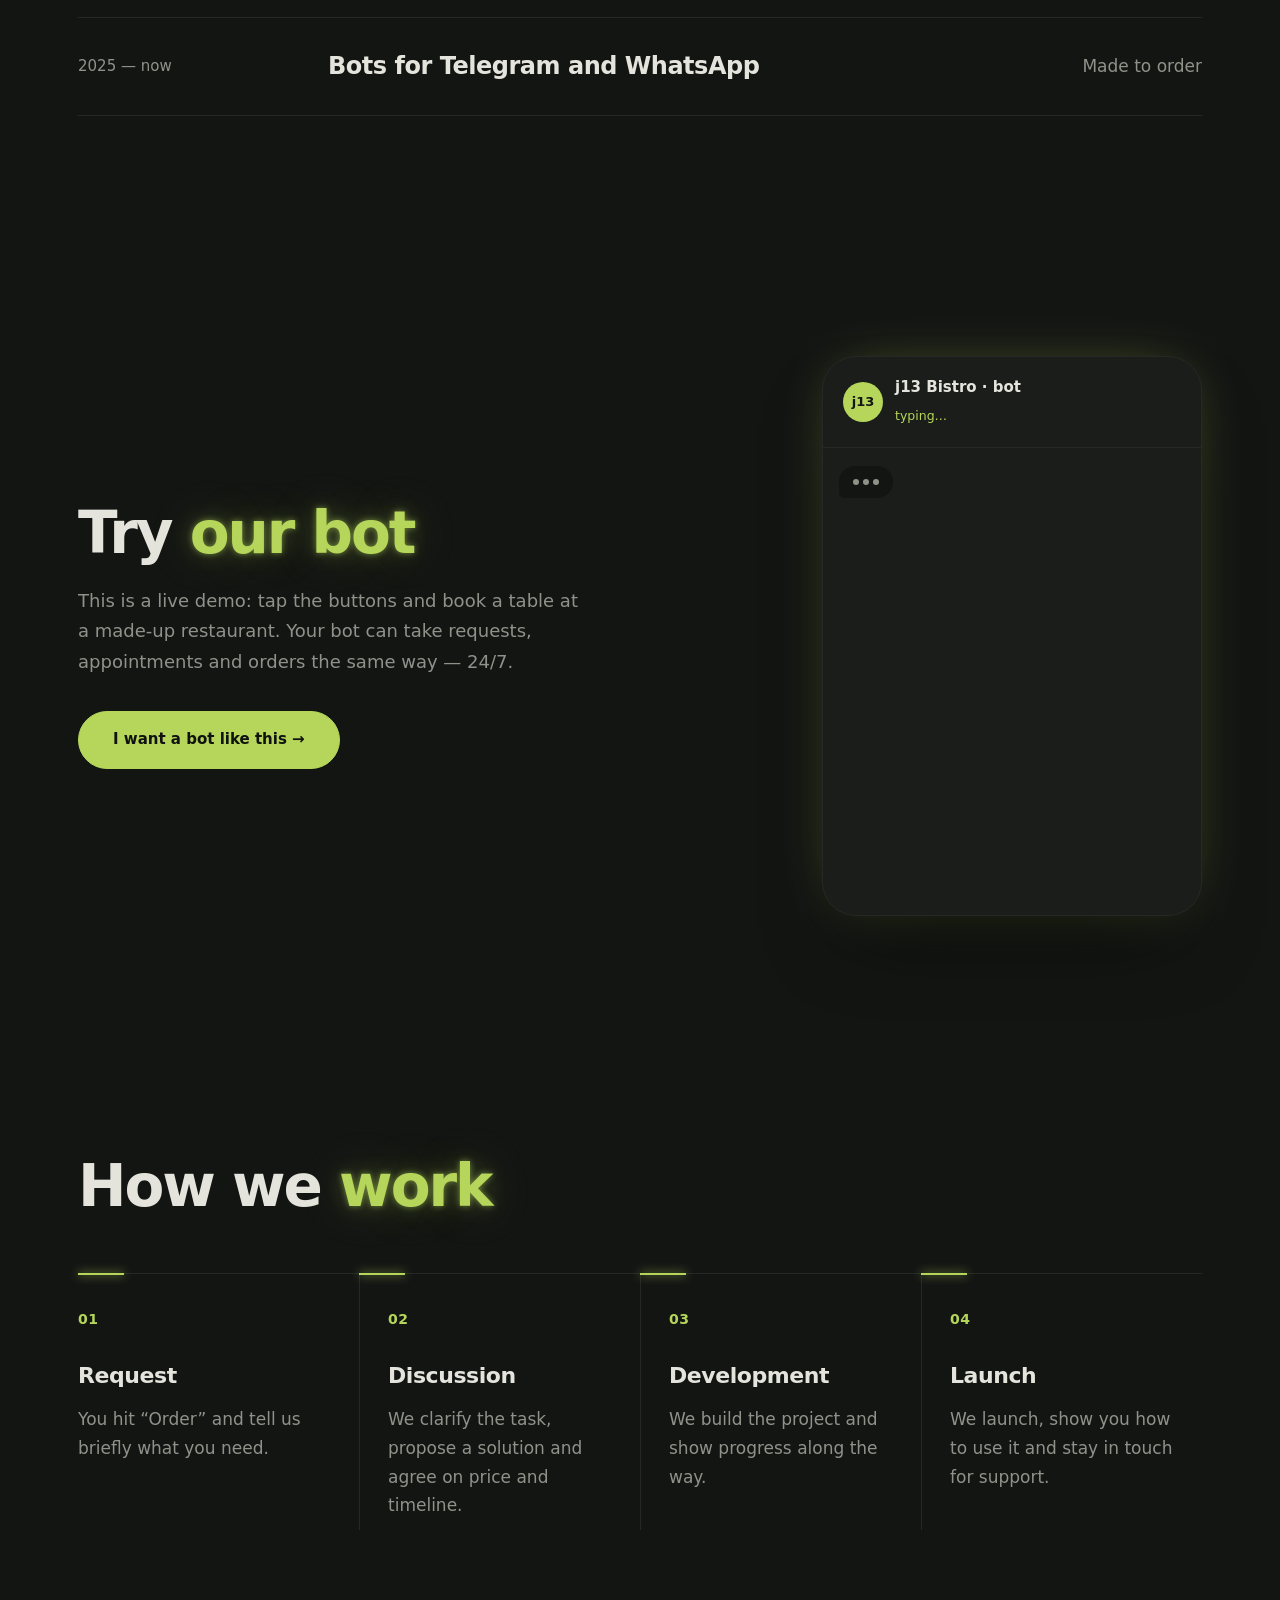
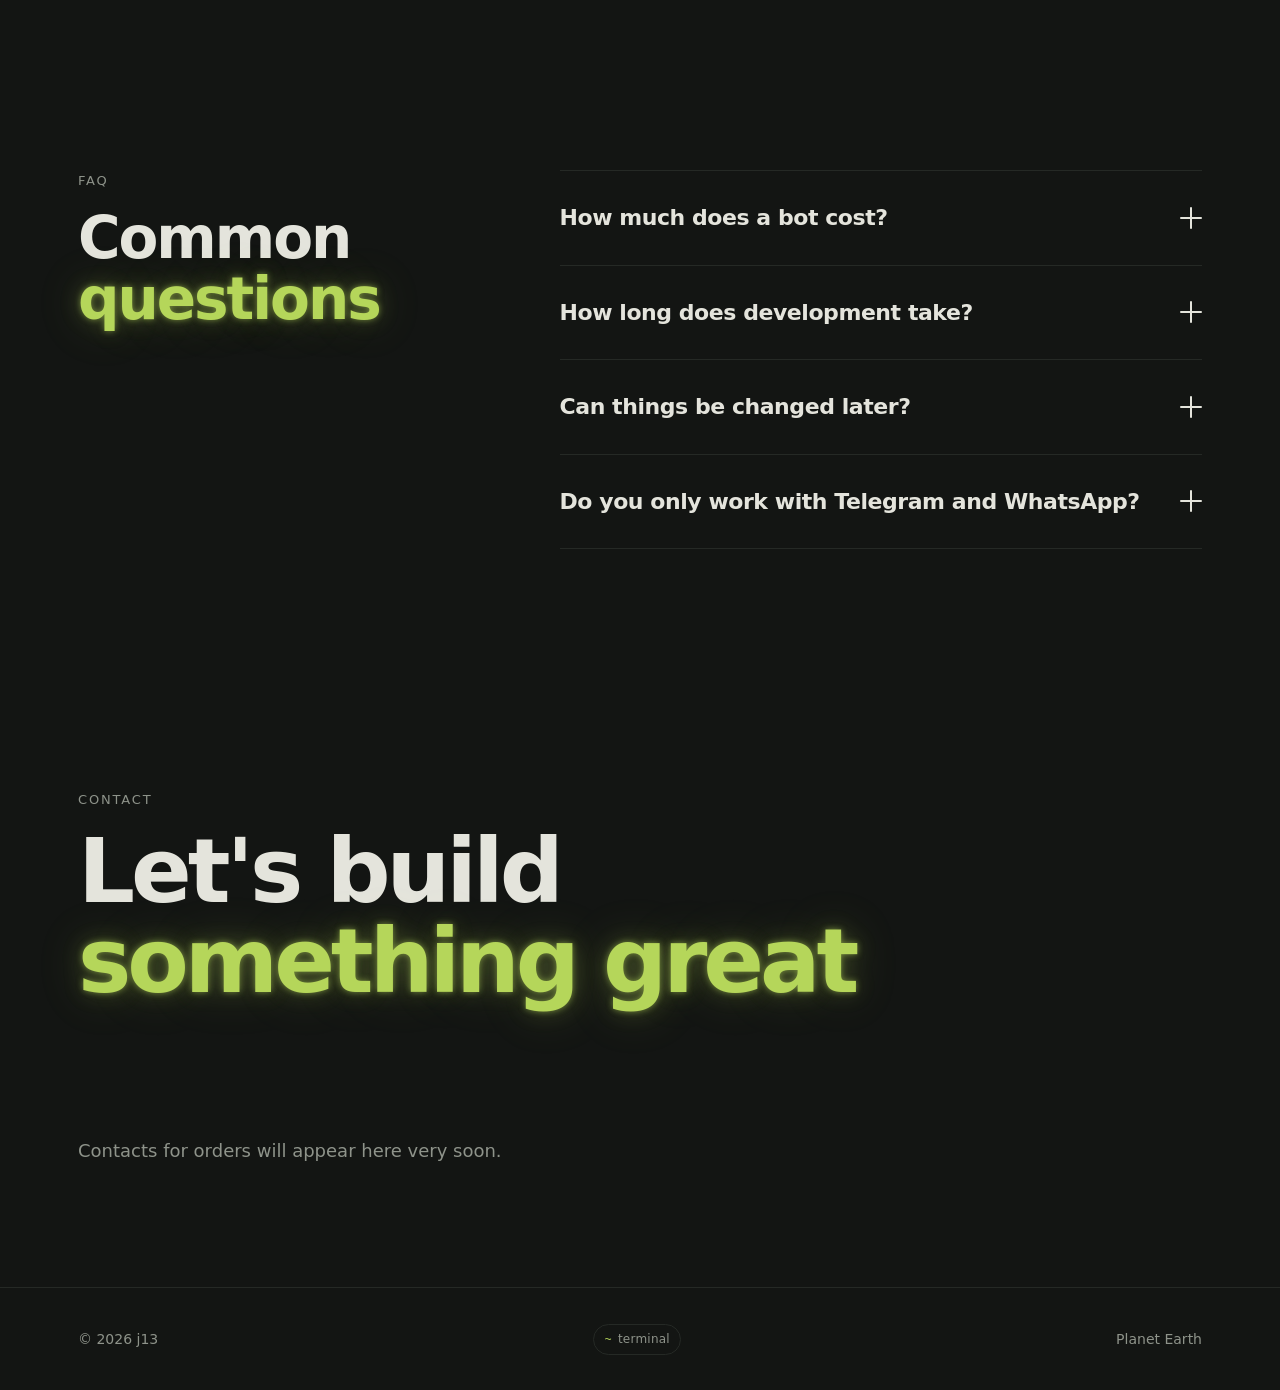
==== commit f008a084: "Готельна система: справжні скріни, ПК + телефон на картці, галерея з переглядом, 8 мов Co-Authored-B" ====
--- a/index.html
+++ b/index.html
@@ -48,7 +48,7 @@
   <link rel="preconnect" href="https://fonts.googleapis.com">
   <link rel="preconnect" href="https://fonts.gstatic.com" crossorigin>
   <link href="https://fonts.googleapis.com/css2?family=Manrope:wght@400;500;600;700;800&display=swap" rel="stylesheet">
-  <link rel="stylesheet" href="style.css?v=62">
+  <link rel="stylesheet" href="style.css?v=64">
   <script>
     // Заставка: перший візит — «креслення» логотипа; перезавантаження / зміна мови — коротке «Завантаження…»
     try {
@@ -259,7 +259,7 @@
       try { localStorage.setItem("homeLang", home); } catch (e) {}
       window.SITE_LANG = lang; window.HOME_LANG = home;
       document.documentElement.lang = lang;
-      document.write('<script src="' + (lang === "uk" ? "content.js" : "content-" + lang + ".js") + '?v=62"><\/script>');
+      document.write('<script src="' + (lang === "uk" ? "content.js" : "content-" + lang + ".js") + '?v=64"><\/script>');
     })();
   </script>
   <script>
@@ -410,7 +410,12 @@
         <div class="pl-tabs"><i class="on"></i><i></i><i></i><i></i></div>
       </div></div>
     </div></div>`;
-    const visual = p => p.image ? shot(p) : (p.mock === "chat" ? chatMock : p.mock === "game" ? gameMock : p.mock === "plai" ? plaiMock : mock);
+    // готель: справжні скріни — ПК рецепції в рамці браузера + телефон покоївки поверх
+    const hotelMock = p => { const g = p.details.gallery || [], d = g.find(x => x.kind === "desk"), ph = g.find(x => x.kind === "phone");
+      return `<div class="mock duo"><div class="win shot duo-desk"><div class="bar"><i></i><i></i><i></i><span class="addr">${esc(p.title)}</span></div>
+        <img src="${esc(d.src)}" alt="${esc(d.cap)}" loading="lazy" decoding="async"></div>
+        <div class="duo-phone"><img src="${esc(ph.src)}" alt="${esc(ph.cap)}" loading="lazy" decoding="async"></div></div>`; };
+    const visual = p => p.image ? shot(p) : (p.mock === "chat" ? chatMock : p.mock === "game" ? gameMock : p.mock === "plai" ? plaiMock : p.mock === "hotel" ? hotelMock(p) : mock);
     const pills = (p, i) => `
       <span class="num">${pad(i)}</span>
       <span class="pill ${p.live || p.status === 'в розробці' ? 'live' : ''}">${esc(p.status)}</span>
@@ -503,7 +508,11 @@
               <div class="features">${d.features.map(f => `<div class="feat reveal"><i>✦</i>${esc(f)}</div>`).join('')}</div>` : ''}
 
             ${(d.gallery || []).length ? `
-              <div class="gallery">${d.gallery.map(src => `<img class="reveal" src="${esc(src)}" alt="">`).join('')}</div>` : ''}
+              <div class="shots reveal"><div class="shots-track" tabindex="0">${d.gallery.map((g, i) => { g = typeof g === "string" ? { src: g, kind: "desk", cap: "" } : g;
+                return `<figure class="shot-item ${g.kind === "phone" ? "is-phone" : "is-desk"}"><button type="button" class="shot-frame" data-zoom="${i}">
+                  ${g.kind === "phone" ? "" : `<span class="bar"><i></i><i></i><i></i></span>`}<img src="${esc(g.src)}" alt="${esc(g.cap || "")}" loading="lazy" decoding="async"></button>
+                  ${g.cap ? `<figcaption>${esc(g.cap)}</figcaption>` : ""}</figure>`; }).join('')}</div>
+                <div class="shots-nav"><button type="button" class="shots-prev magnet" aria-label="←">←</button><button type="button" class="shots-next magnet" aria-label="→">→</button></div></div>` : ''}
 
             <a class="next reveal" href="#p-${esc(next.slug)}">
               <span class="label">${T.next}</span>
@@ -773,6 +782,24 @@
       function restart() { msgs.innerHTML = ""; say(L.hi, main); }
       // бот «прокидається», коли блок з'являється на екрані
       new IntersectionObserver((es, o) => { if (es[0].isIntersecting && !started) { started = true; o.disconnect(); say(L.hi, main); } }, { threshold: .4 }).observe($("demo-phone"));
+    })();
+
+    // ---- Галерея скріншотів на сторінці проєкту: гортання + перегляд на весь екран ----
+    (function shots() {
+      const lb = document.createElement("div"); lb.className = "lightbox"; lb.hidden = true;
+      lb.innerHTML = `<button type="button" class="lb-x" aria-label="Close">×</button><button type="button" class="lb-p" aria-label="←">←</button><img alt=""><button type="button" class="lb-n" aria-label="→">→</button><p class="lb-c"></p>`;
+      document.body.appendChild(lb);
+      let list = [], idx = 0;
+      const show = i => { idx = (i + list.length) % list.length; const im = list[idx]; lb.querySelector("img").src = im.src; lb.querySelector("img").className = im.closest(".is-phone") ? "ph" : ""; lb.querySelector(".lb-c").textContent = im.alt; };
+      const close = () => { lb.classList.remove("show"); setTimeout(() => lb.hidden = true, 250); };
+      document.addEventListener("click", e => {
+        const z = e.target.closest("[data-zoom]");
+        if (z) { list = [...z.closest(".shots-track").querySelectorAll("img")]; show(+z.dataset.zoom); lb.hidden = false; requestAnimationFrame(() => lb.classList.add("show")); return; }
+        const nv = e.target.closest(".shots-prev, .shots-next");
+        if (nv) { const tr = nv.closest(".shots").querySelector(".shots-track"); tr.scrollBy({ left: (nv.classList.contains("shots-next") ? 1 : -1) * tr.clientWidth * .8, behavior: "smooth" }); return; }
+        if (!lb.hidden) { if (e.target.closest(".lb-n")) show(idx + 1); else if (e.target.closest(".lb-p")) show(idx - 1); else if (!e.target.closest("img")) close(); }
+      });
+      addEventListener("keydown", e => { if (lb.hidden) return; if (e.key === "Escape") close(); if (e.key === "ArrowRight") show(idx + 1); if (e.key === "ArrowLeft") show(idx - 1); });
     })();
 
     // ---- Термінал-пасхалка (клавіша ~ або кнопка в підвалі) ----
--- a/style.css
+++ b/style.css
@@ -1226,3 +1226,53 @@
   .project:last-child:nth-child(odd) .visual { order: -1; }
   .project:last-child:nth-child(odd) .info { padding: 22px; }
 }
+
+
+/* ============ Готель: ПК + телефон на картці ============ */
+.mock.duo { position: relative; }
+.duo-desk { width: 82% !important; max-width: 560px; transform: translateX(-7%); }
+.duo-phone { position: absolute; right: 7%; bottom: 9%; width: 23%; max-width: 150px; aspect-ratio: 585 / 1266; padding: 5px; border-radius: 20px; background: #0b0c0b;
+  box-shadow: 0 30px 50px -16px rgba(0,0,0,.65), 0 0 0 1px rgba(255,255,255,.06); transition: transform .5s cubic-bezier(.2,.7,.2,1); z-index: 2; }
+.duo-phone img { width: 100%; height: 100%; object-fit: cover; object-position: top; border-radius: 15px; display: block; }
+.project:hover .duo-desk { transform: translateX(-9%) translateY(-4px); }
+.project:hover .duo-phone { transform: translate(8px, -10px) rotate(3deg); }
+.project.tilting .visual .win.duo-desk { transform: translate(calc(-7% + var(--px, 0) * 14px), calc(var(--py, 0) * 10px)); }
+.project.tilting .duo-phone { transform: translate(calc(var(--px, 0) * 30px + 6px), calc(var(--py, 0) * 22px - 8px)) rotate(3deg); transition-duration: .15s; }
+.pp-visual .duo-desk { max-width: 900px; }
+.pp-visual .duo-phone { max-width: 220px; border-radius: 28px; padding: 7px; }
+.pp-visual .duo-phone img { border-radius: 21px; }
+@media (max-width: 600px) { .duo-phone { width: 27%; border-radius: 14px; padding: 3px; } .duo-phone img { border-radius: 11px; } }
+
+/* ============ Галерея скріншотів ============ */
+.shots { margin-top: 80px; position: relative; }
+.shots-track { display: flex; gap: 22px; overflow-x: auto; scroll-snap-type: x mandatory; padding: 6px 2px 18px; scrollbar-width: thin; align-items: flex-start; outline: 0; }
+.shot-item { flex: none; scroll-snap-align: start; margin: 0; }
+.shot-item.is-desk { width: min(760px, 82vw); }
+.shot-item.is-phone { width: min(250px, 58vw); }
+.shot-frame { display: block; width: 100%; padding: 0; border: 1px solid var(--line); background: var(--card); cursor: zoom-in; overflow: hidden; transition: transform .35s cubic-bezier(.3,1.3,.5,1), box-shadow .35s; }
+.is-desk .shot-frame { border-radius: 14px; }
+.is-desk .shot-frame .bar { display: flex; gap: 6px; padding: 10px 14px; border-bottom: 1px solid var(--line); }
+.is-desk .shot-frame .bar i { width: 9px; height: 9px; border-radius: 50%; background: var(--line); }
+.is-phone .shot-frame { border-radius: 32px; padding: 7px; background: #0b0c0b; border-color: #262926; }
+.is-phone .shot-frame img { border-radius: 25px; }
+.shot-frame img { width: 100%; display: block; }
+.shot-frame:hover { transform: translateY(-5px); box-shadow: 0 30px 50px -24px rgba(0,0,0,.5); }
+body[data-accent="glow"] .shot-frame:hover { box-shadow: 0 30px 50px -24px rgba(0,0,0,.6), 0 0 34px -12px color-mix(in srgb, var(--accent) 55%, transparent); }
+.shot-item figcaption { margin-top: 12px; color: var(--muted); font-size: 14.5px; }
+.shots-nav { display: flex; gap: 10px; justify-content: flex-end; margin-top: 6px; }
+.shots-nav button { width: 46px; height: 46px; border-radius: 50%; border: 1px solid var(--line); background: var(--card); color: var(--text); font: inherit; font-size: 18px; cursor: pointer; transition: border-color .2s, transform .1s; }
+.shots-nav button:hover { border-color: var(--accent); color: var(--accent); }
+.shots-nav button:active { transform: scale(.92); }
+@media (hover: none) { .shots-nav { display: none; } }
+
+.lightbox { position: fixed; inset: 0; z-index: 300; background: rgba(5,6,5,.92); backdrop-filter: blur(8px); -webkit-backdrop-filter: blur(8px);
+  display: grid; place-items: center; opacity: 0; transition: opacity .25s; padding: 60px 70px 70px; }
+.lightbox.show { opacity: 1; }
+.lightbox img { max-width: 100%; max-height: calc(100vh - 140px); border-radius: 12px; box-shadow: 0 30px 80px rgba(0,0,0,.6); }
+.lightbox img.ph { border-radius: 28px; border: 7px solid #0b0c0b; }
+.lb-c { position: absolute; bottom: 24px; left: 0; right: 0; text-align: center; color: #c9ccc4; font-size: 15px; }
+.lb-x, .lb-p, .lb-n { position: absolute; width: 48px; height: 48px; border-radius: 50%; border: 1px solid rgba(255,255,255,.18); background: rgba(255,255,255,.06); color: #fff; font: inherit; font-size: 20px; cursor: pointer; }
+.lb-x { top: 18px; right: 18px; font-size: 26px; } .lb-p { left: 14px; top: 50%; margin-top: -24px; } .lb-n { right: 14px; top: 50%; margin-top: -24px; }
+.lb-x:hover, .lb-p:hover, .lb-n:hover { background: rgba(255,255,255,.15); }
+@media (max-width: 600px) { .lightbox { padding: 60px 10px 70px; } .lb-p, .lb-n { top: auto; bottom: 14px; margin: 0; } .lb-c { bottom: 76px; } }
+.lightbox[hidden] { display: none; }
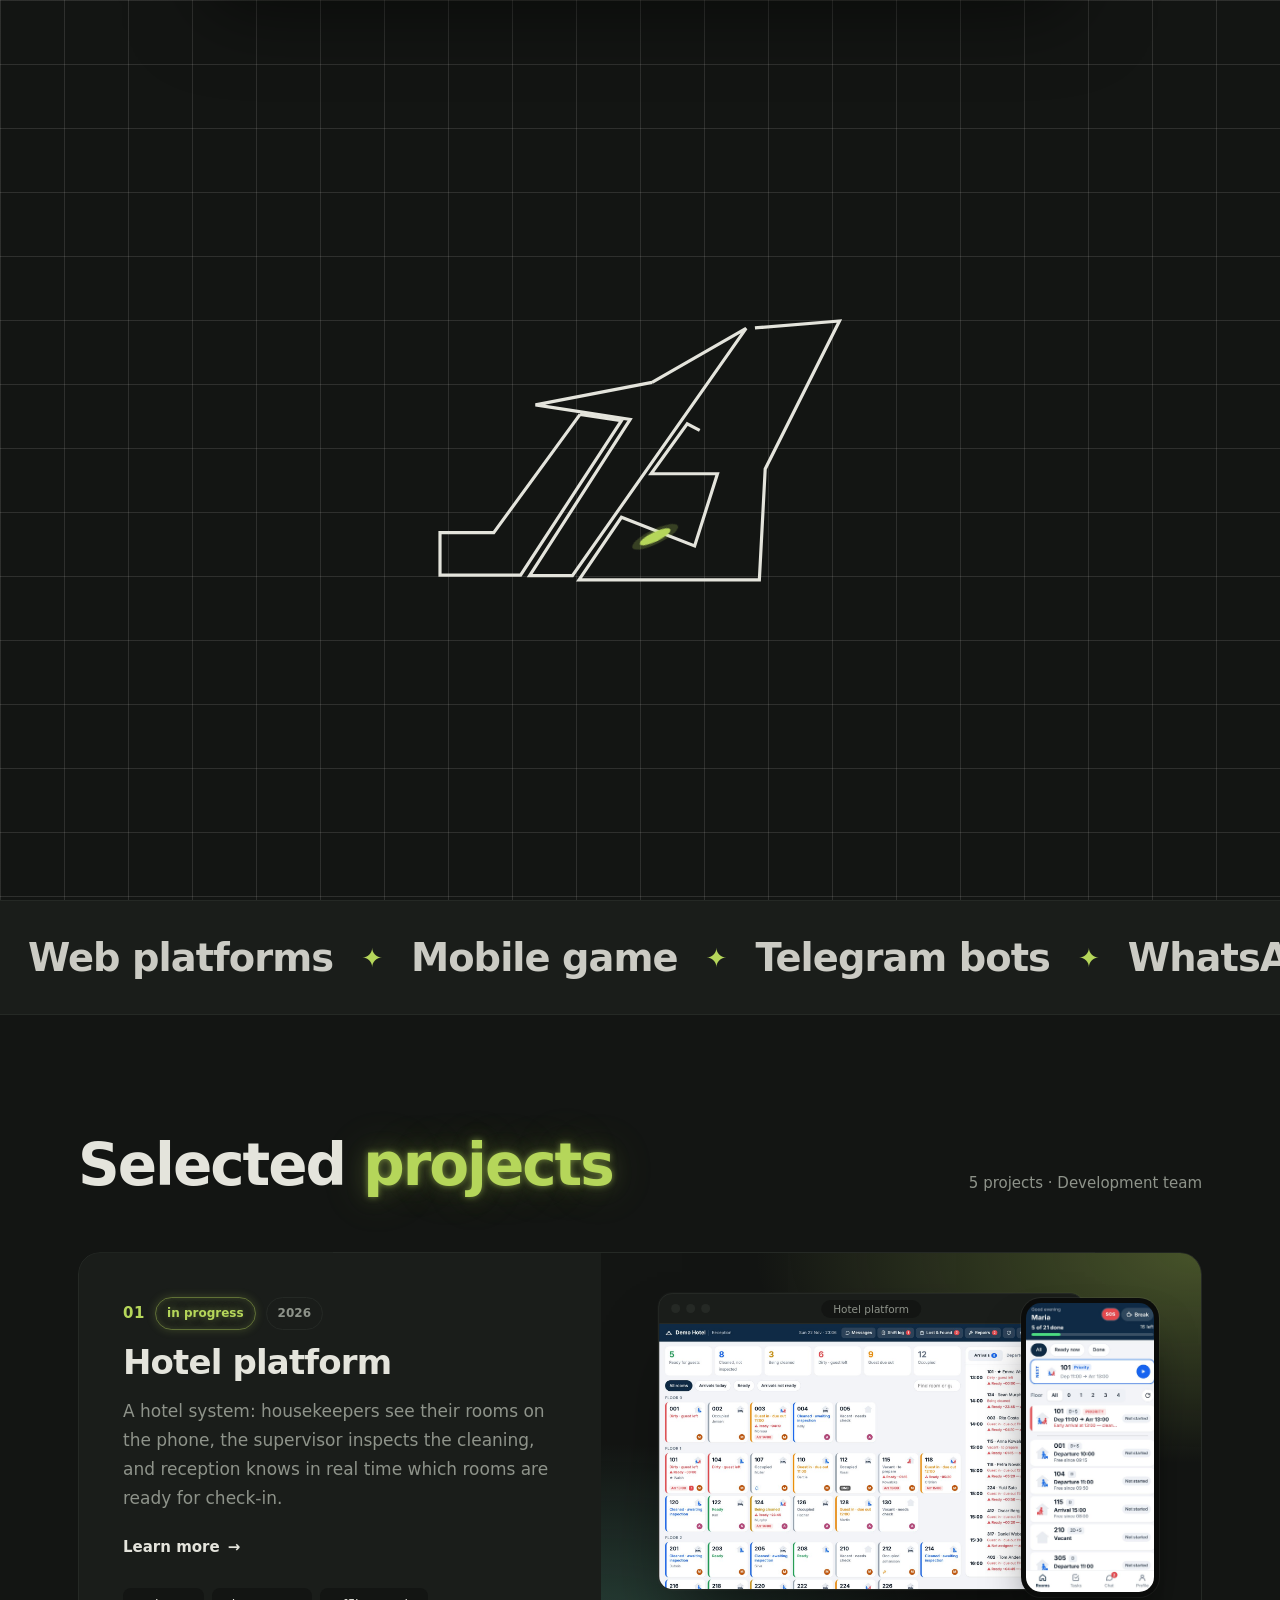
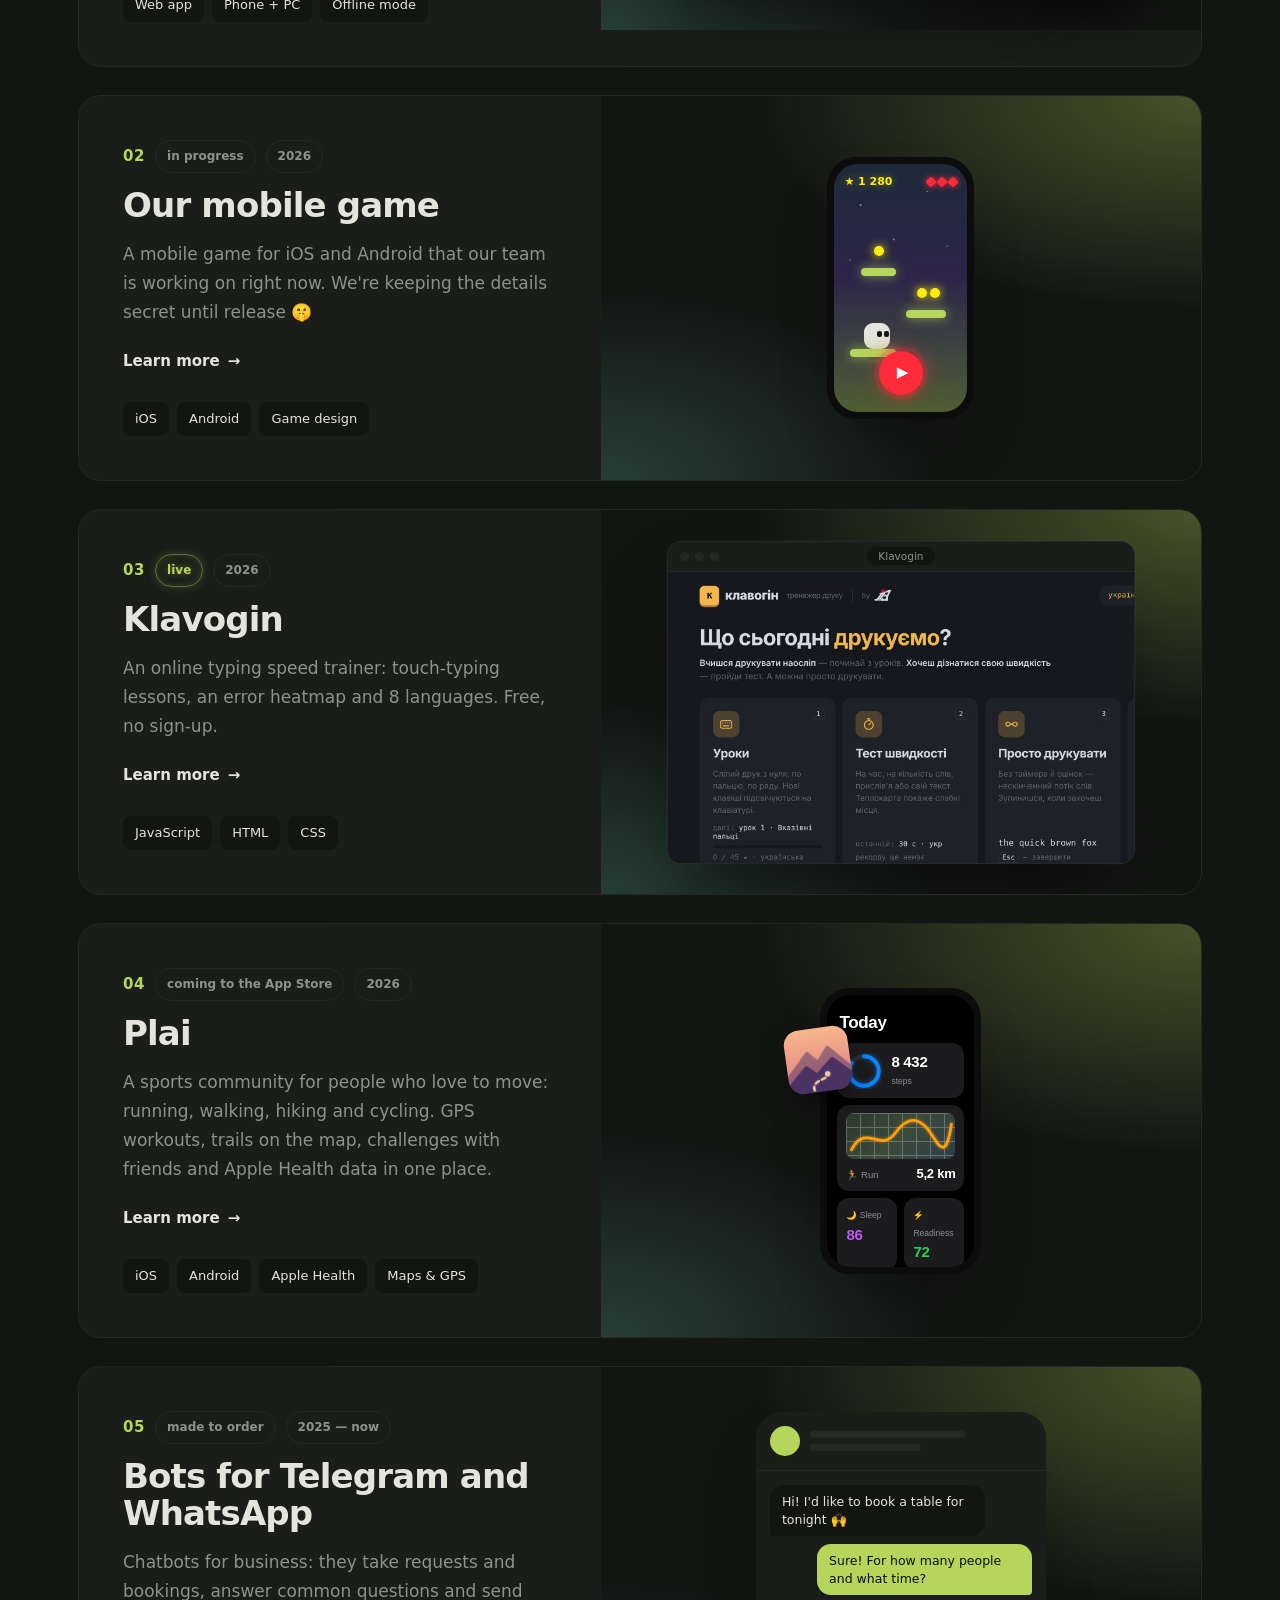
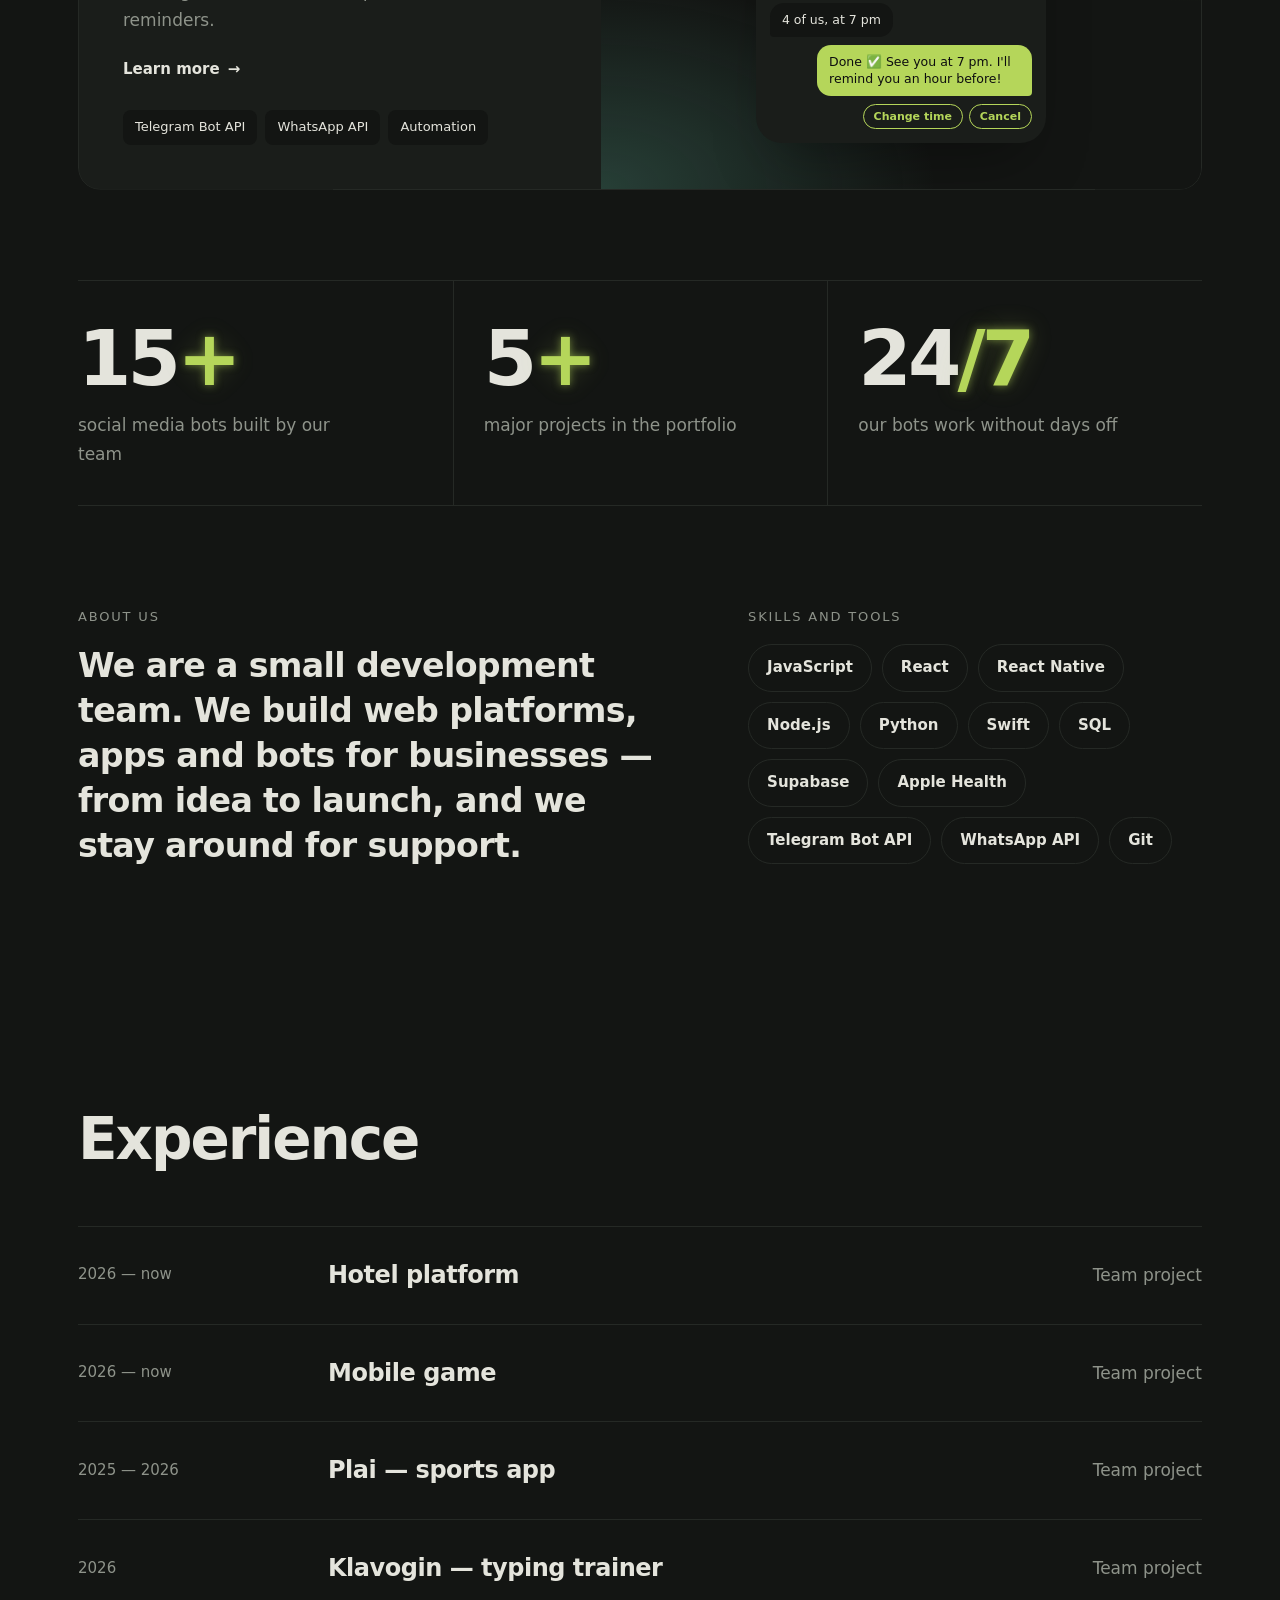
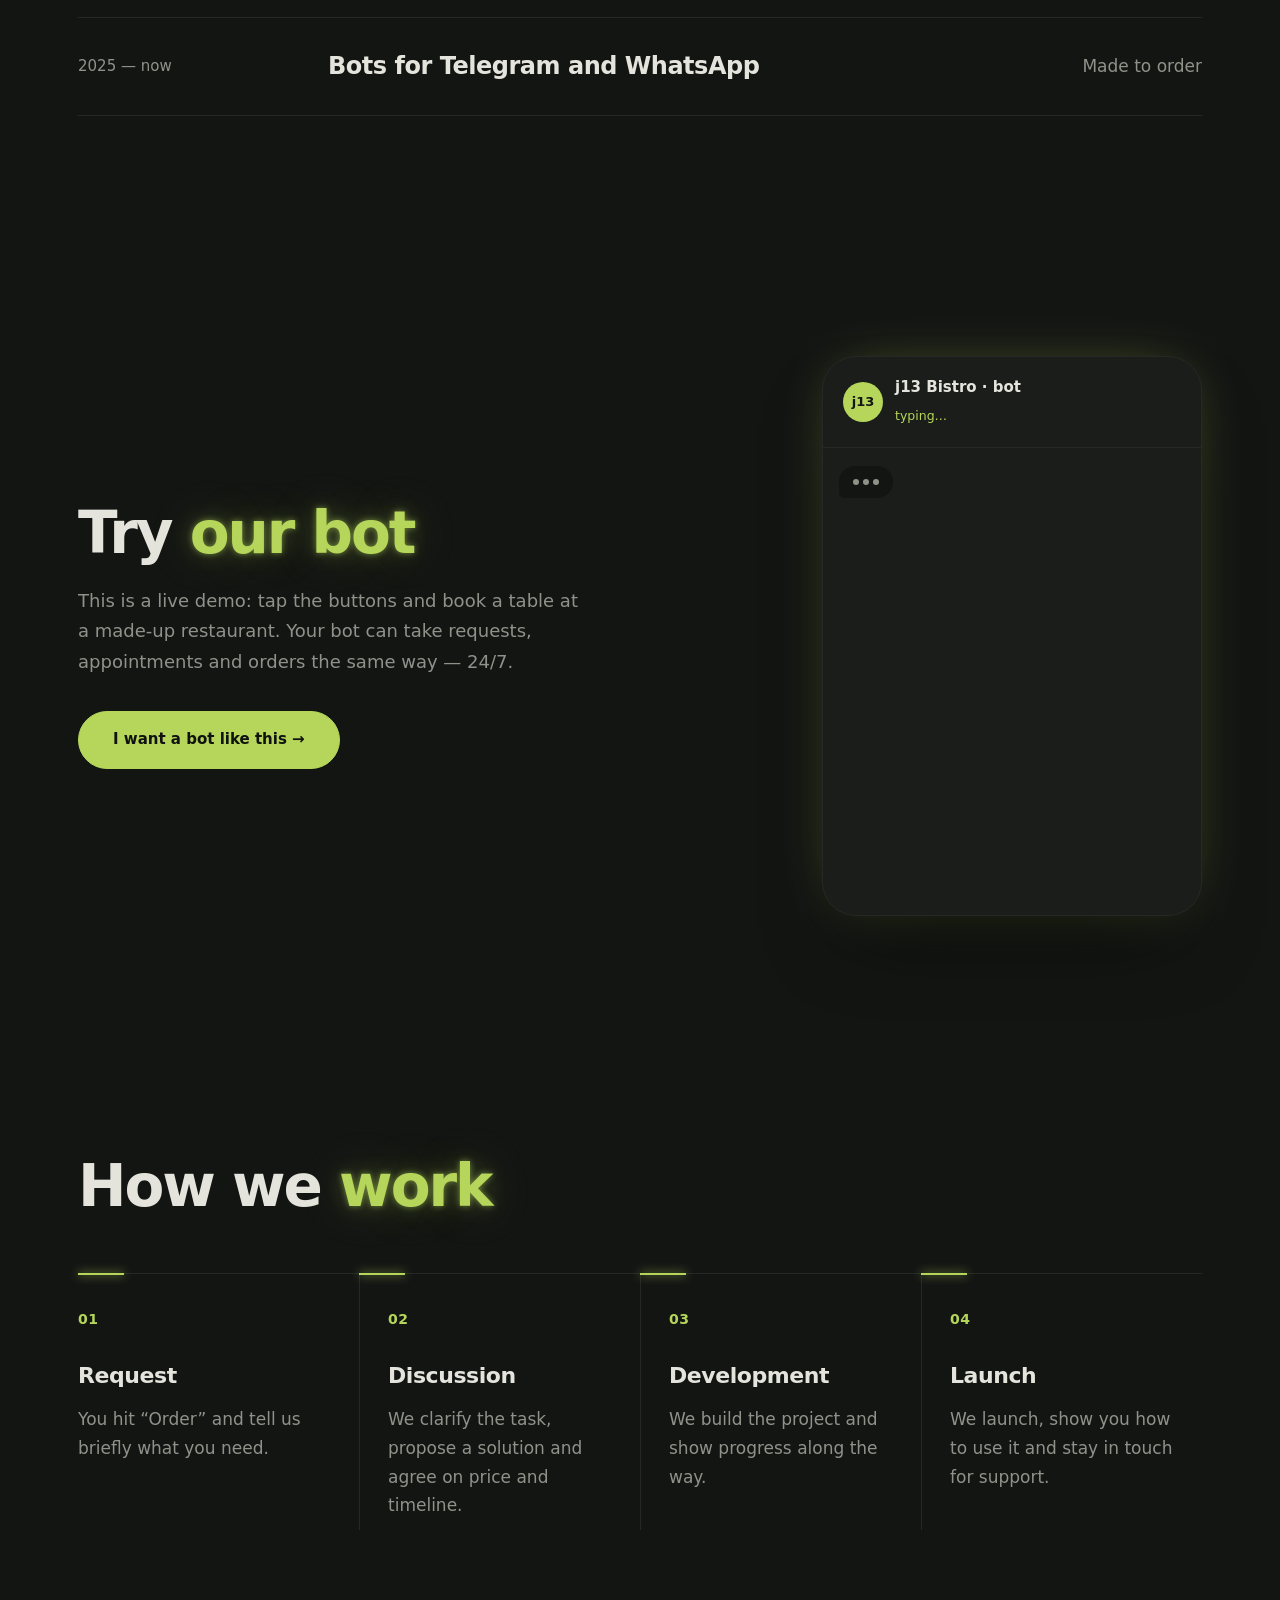
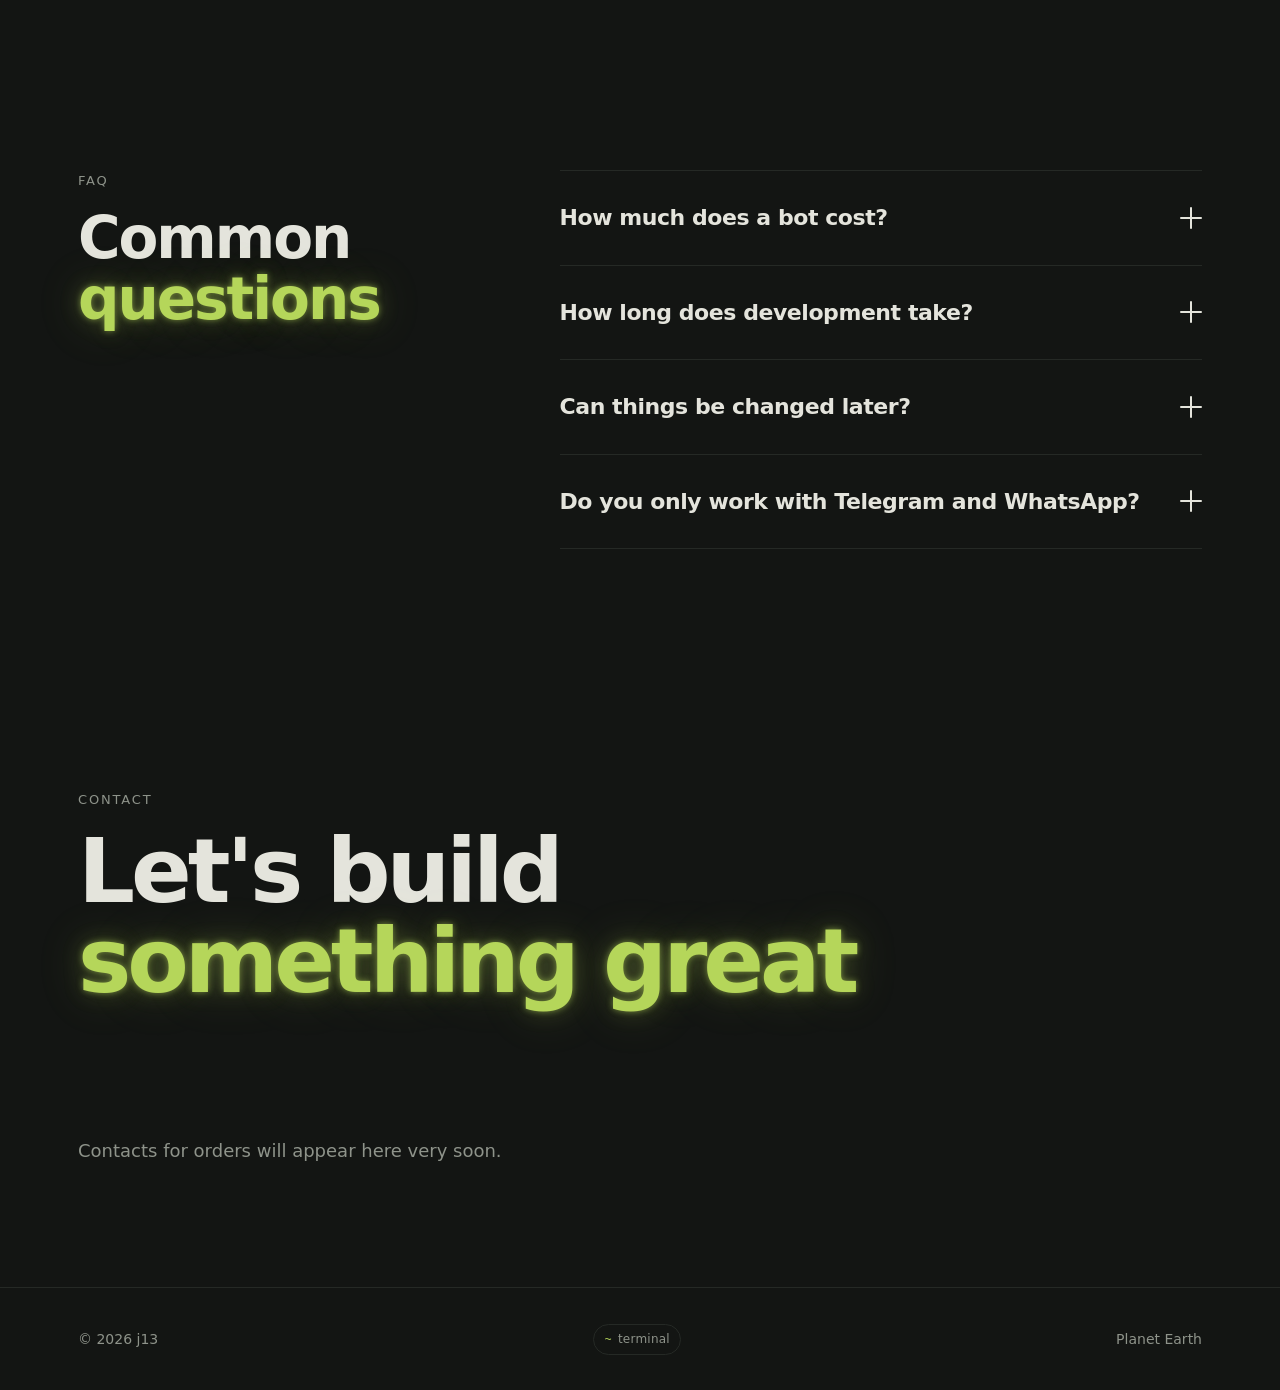
==== commit 8ff0bbff: "Виправлено картки при нахилі в Safari і перехід до сторінки проєкту Co-Authored-By: Claude Opus 5.5 " ====
--- a/index.html
+++ b/index.html
@@ -48,7 +48,7 @@
   <link rel="preconnect" href="https://fonts.googleapis.com">
   <link rel="preconnect" href="https://fonts.gstatic.com" crossorigin>
   <link href="https://fonts.googleapis.com/css2?family=Manrope:wght@400;500;600;700;800&display=swap" rel="stylesheet">
-  <link rel="stylesheet" href="style.css?v=64">
+  <link rel="stylesheet" href="style.css?v=66">
   <script>
     // Заставка: перший візит — «креслення» логотипа; перезавантаження / зміна мови — коротке «Завантаження…»
     try {
@@ -259,7 +259,7 @@
       try { localStorage.setItem("homeLang", home); } catch (e) {}
       window.SITE_LANG = lang; window.HOME_LANG = home;
       document.documentElement.lang = lang;
-      document.write('<script src="' + (lang === "uk" ? "content.js" : "content-" + lang + ".js") + '?v=64"><\/script>');
+      document.write('<script src="' + (lang === "uk" ? "content.js" : "content-" + lang + ".js") + '?v=66"><\/script>');
     })();
   </script>
   <script>
@@ -556,31 +556,35 @@
       if (id === "top") scrollTo({ top: 0, behavior: fromProject ? "auto" : "smooth" });
       else target.scrollIntoView({ behavior: fromProject ? "auto" : "smooth" });
     });
-    addEventListener("hashchange", () => { route(); $("cur").classList.remove("view", "hover"); });
-
-    // Перехід: картинка проєкту «розгортається» на весь екран
+    // плавний перехід між сторінками: екран коротко «гасне», підміняється вміст, потім проявляється
+    const curtain = document.createElement("div"); curtain.className = "curtain"; document.body.appendChild(curtain);
+    const resetCards = () => document.querySelectorAll(".project.tilting").forEach(c => { c.classList.remove("tilting"); c.style.transform = ""; });
+    let switching = 0;
+    addEventListener("hashchange", () => {
+      $("cur").classList.remove("view", "hover"); resetCards();
+      const toProject = /^#p-/.test(location.hash), fromProject = !$("project-page").hidden;
+      if (morphing) { morphing = false; return route(); }
+      if ((!toProject && !fromProject) || matchMedia("(prefers-reduced-motion: reduce)").matches) return route();
+      const my = ++switching;
+      curtain.classList.add("on");
+      setTimeout(() => { if (my !== switching) return; route(); requestAnimationFrame(() => requestAnimationFrame(() => curtain.classList.remove("on"))); }, 230);
+    });
+
+    // Перехід: картка «розкривається» — її форма плавно росте на весь екран, під нею підміняється сторінка
+    let morphing = false;
     document.addEventListener("click", e => {
       const card = e.target.closest("a.project");
       if (!card || e.metaKey || e.ctrlKey || e.shiftKey || matchMedia("(prefers-reduced-motion: reduce)").matches) return;
-      e.preventDefault();
-      const v = card.querySelector(".visual"), r = v.getBoundingClientRect();
-      const ov = document.createElement("div");
-      ov.className = "morph"; ov.innerHTML = v.innerHTML;
-      Object.assign(ov.style, { left: r.left + "px", top: r.top + "px", width: r.width + "px", height: r.height + "px" });
-      document.body.appendChild(ov);
-      ov.getBoundingClientRect();
-      Object.assign(ov.style, { left: "0px", top: "0px", width: innerWidth + "px", height: innerHeight + "px", borderRadius: "0px" });
+      e.preventDefault(); resetCards();
+      const r = card.getBoundingClientRect(), W = innerWidth, H = innerHeight;
+      const ov = document.createElement("div"); ov.className = "morph";
+      ov.style.clipPath = `inset(${r.top}px ${W - r.right}px ${H - r.bottom}px ${r.left}px round 22px)`;
+      document.body.appendChild(ov); ov.getBoundingClientRect();
+      ov.classList.add("grow"); ov.style.clipPath = "inset(0px 0px 0px 0px round 0px)";
       setTimeout(() => {
-        location.hash = card.getAttribute("href");
-        requestAnimationFrame(() => {
-          const target = document.querySelector(".pp-visual");
-          if (!target) return ov.remove();
-          target.classList.add("in");
-          const t = target.getBoundingClientRect();
-          Object.assign(ov.style, { left: t.left + "px", top: t.top + "px", width: t.width + "px", height: t.height + "px", borderRadius: "22px" });
-          setTimeout(() => { ov.style.opacity = 0; setTimeout(() => ov.remove(), 300); }, 560);
-        });
-      }, 560);
+        morphing = true; location.hash = card.getAttribute("href");
+        requestAnimationFrame(() => requestAnimationFrame(() => { ov.classList.add("out"); setTimeout(() => ov.remove(), 450); }));
+      }, 380);
     });
 
     // ---- Теми ----
--- a/style.css
+++ b/style.css
@@ -885,16 +885,10 @@
 /* ============ Картки проєктів у 3D з відблиском ============ */
 .project { position: relative; transform-style: flat; }
 .project::after { content: ""; position: absolute; inset: 0; border-radius: inherit; pointer-events: none; z-index: 3;
-  background:
-    radial-gradient(circle at var(--gx, 50%) var(--gy, 50%), rgba(255,255,255,.17), rgba(255,255,255,.05) 22%, transparent 48%),
-    linear-gradient(115deg, transparent calc(var(--gx, 50%) - 22%), rgba(255,255,255,.06) var(--gx, 50%), transparent calc(var(--gx, 50%) + 22%));
-  opacity: 0; transition: opacity .35s; mix-blend-mode: overlay; }
-body[data-accent="glow"] .project::after {
-  background:
-    radial-gradient(circle at var(--gx, 50%) var(--gy, 50%), rgba(225,245,160,.18), rgba(181,214,90,.06) 24%, transparent 50%),
-    linear-gradient(115deg, transparent calc(var(--gx, 50%) - 22%), rgba(255,255,255,.04) var(--gx, 50%), transparent calc(var(--gx, 50%) + 22%));
-  mix-blend-mode: screen; }
-body[data-accent="orb"] .project::after { mix-blend-mode: soft-light; }
+  background: radial-gradient(circle at var(--gx, 50%) var(--gy, 50%), rgba(255,255,255,.07), rgba(255,255,255,.02) 30%, transparent 55%);
+  opacity: 0; transition: opacity .35s; }
+body[data-accent="glow"] .project::after { background: radial-gradient(circle at var(--gx, 50%) var(--gy, 50%), rgba(200,230,140,.08), rgba(181,214,90,.025) 30%, transparent 55%); }
+body[data-accent="orb"] .project::after { background: radial-gradient(circle at var(--gx, 50%) var(--gy, 50%), rgba(255,255,255,.35), transparent 50%); }
 .project.tilting::after { opacity: 1; }
 /* на телефоні (без курсора) відблиск один раз пробігає по картці, коли вона з'являється */
 @media (hover: none) {
@@ -1276,3 +1270,20 @@
 .lb-x:hover, .lb-p:hover, .lb-n:hover { background: rgba(255,255,255,.15); }
 @media (max-width: 600px) { .lightbox { padding: 60px 10px 70px; } .lb-p, .lb-n { top: auto; bottom: 14px; margin: 0; } .lb-c { bottom: 76px; } }
 .lightbox[hidden] { display: none; }
+
+
+/* Safari: при 3D-нахилі картка «випускала» картинку за свої межі — жорстко обрізаємо по її формі */
+.project { clip-path: inset(0 round var(--radius)); -webkit-backface-visibility: hidden; backface-visibility: hidden; }
+.project .visual { overflow: hidden; }
+
+/* перехід між головною і сторінкою проєкту */
+.curtain { position: fixed; inset: 0; z-index: 150; background: var(--bg); opacity: 0; pointer-events: none; transition: opacity .23s ease; }
+.curtain.on { opacity: 1; pointer-events: auto; }
+.page-in { animation: pageIn .5s cubic-bezier(.2,.8,.2,1); }
+@keyframes pageIn { from { opacity: 0; } to { opacity: 1; } }
+
+.morph.grow { position: fixed; inset: 0; z-index: 150; background: var(--card); pointer-events: none; border: 0; border-radius: 0; padding: 0; overflow: hidden;
+  left: 0 !important; top: 0 !important; width: 100% !important; height: 100% !important;
+  transition: clip-path .38s cubic-bezier(.6,0,.2,1), opacity .4s ease; }
+.morph.grow::before { content: ""; position: absolute; inset: 0; background: radial-gradient(ellipse 60% 50% at 50% 40%, color-mix(in srgb, var(--accent) 14%, transparent), transparent 70%); }
+.morph.out { opacity: 0; }
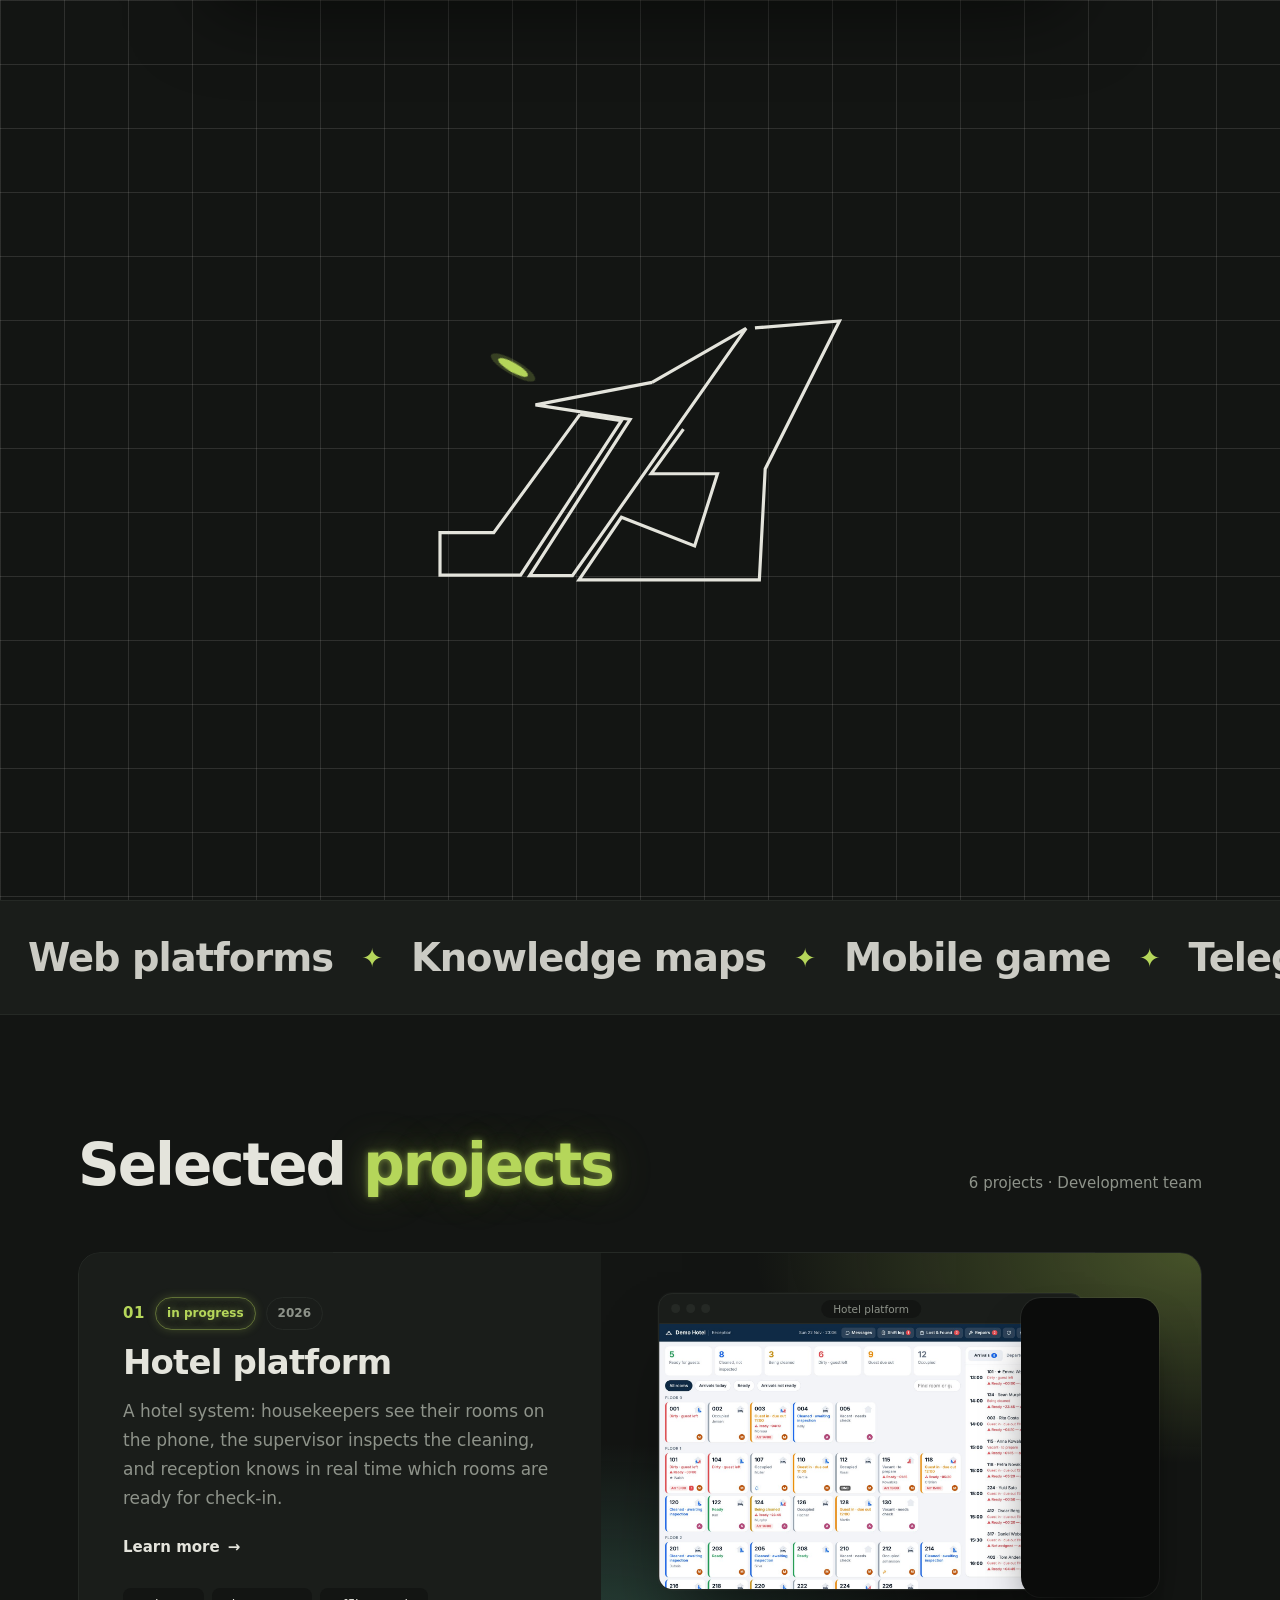
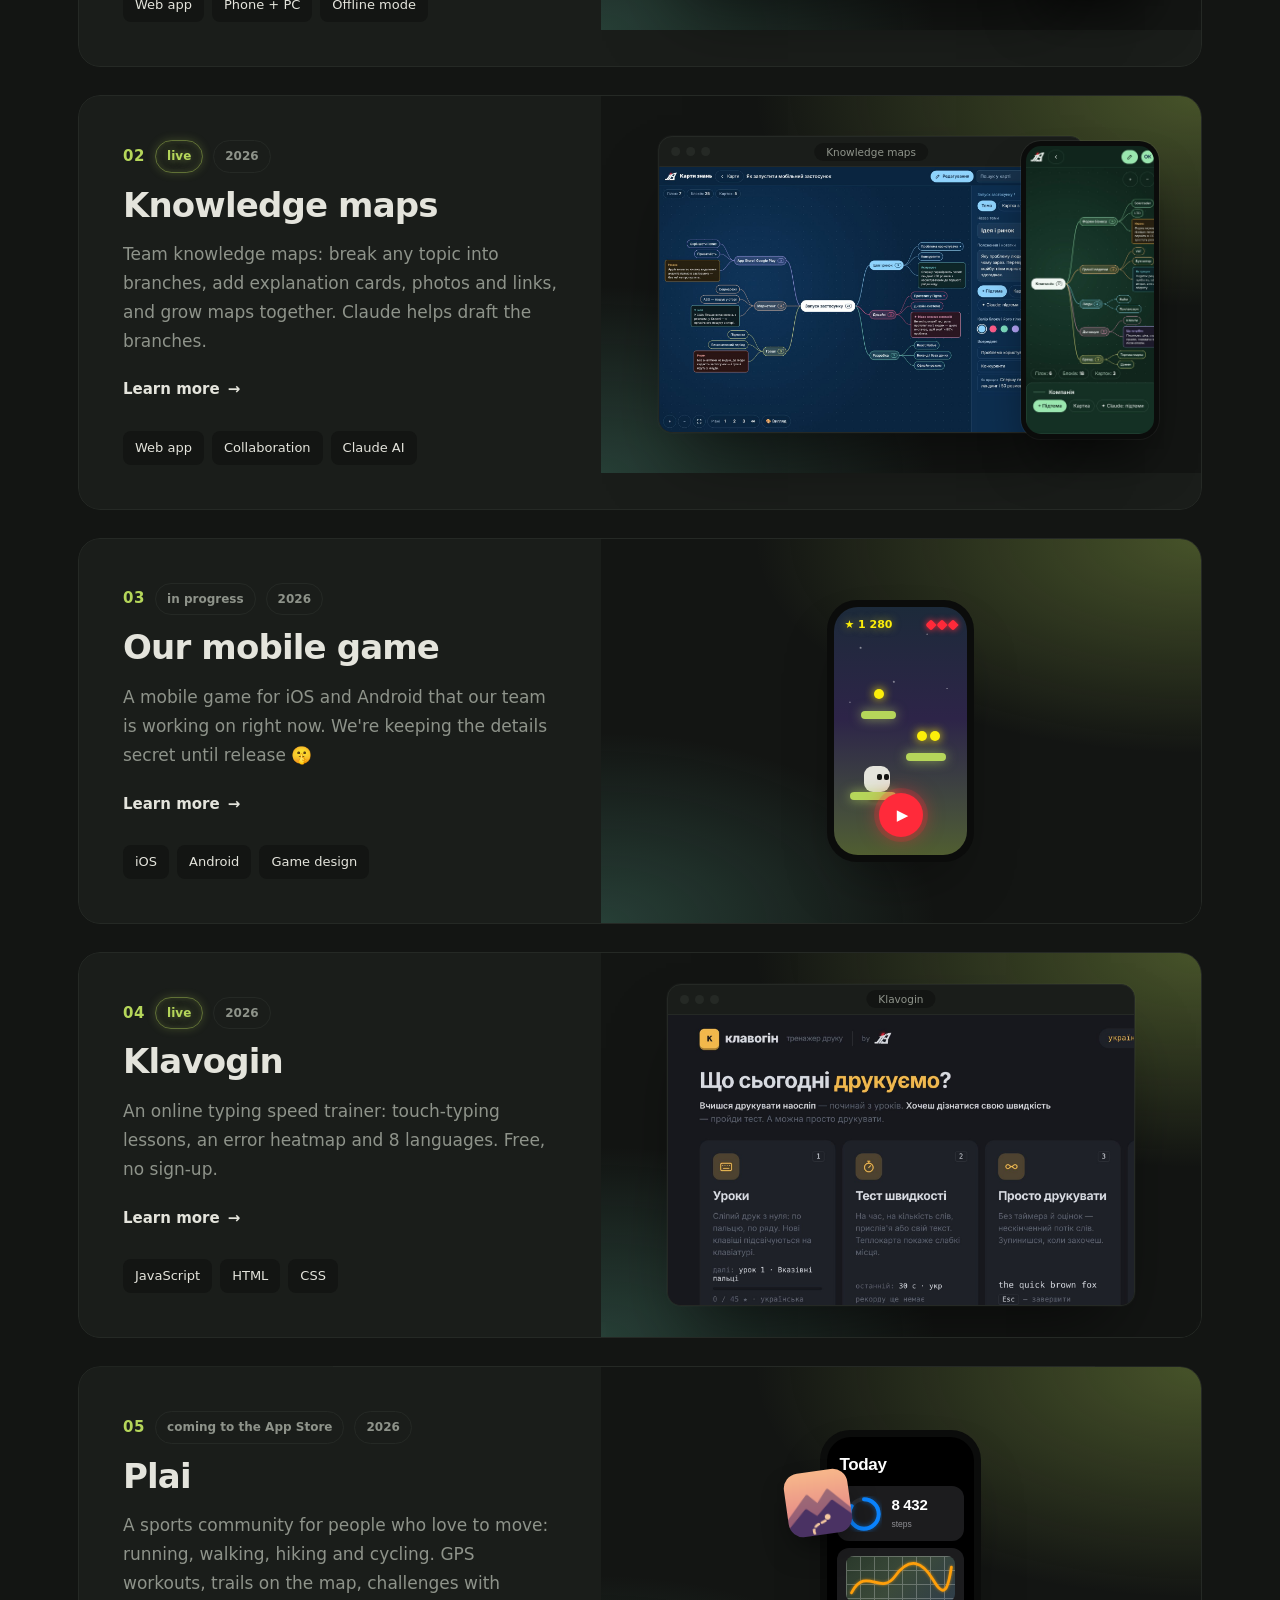
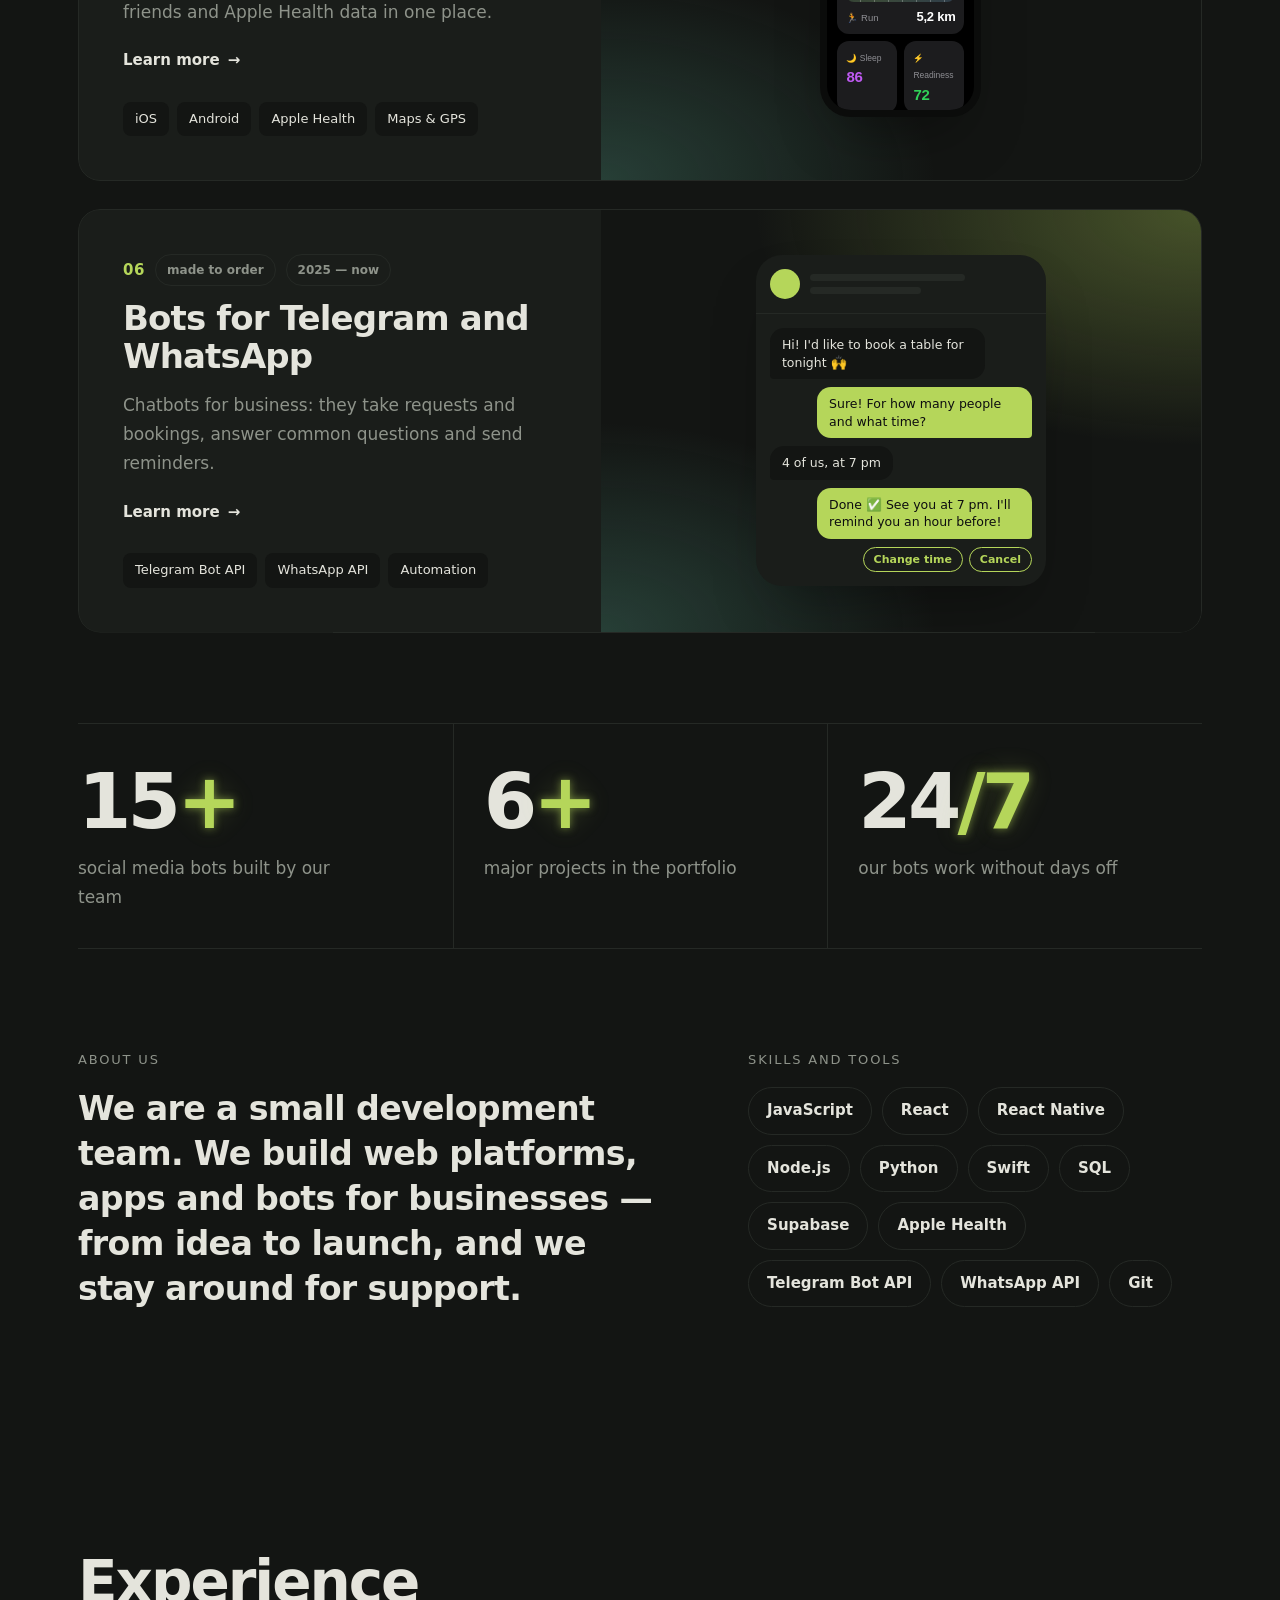
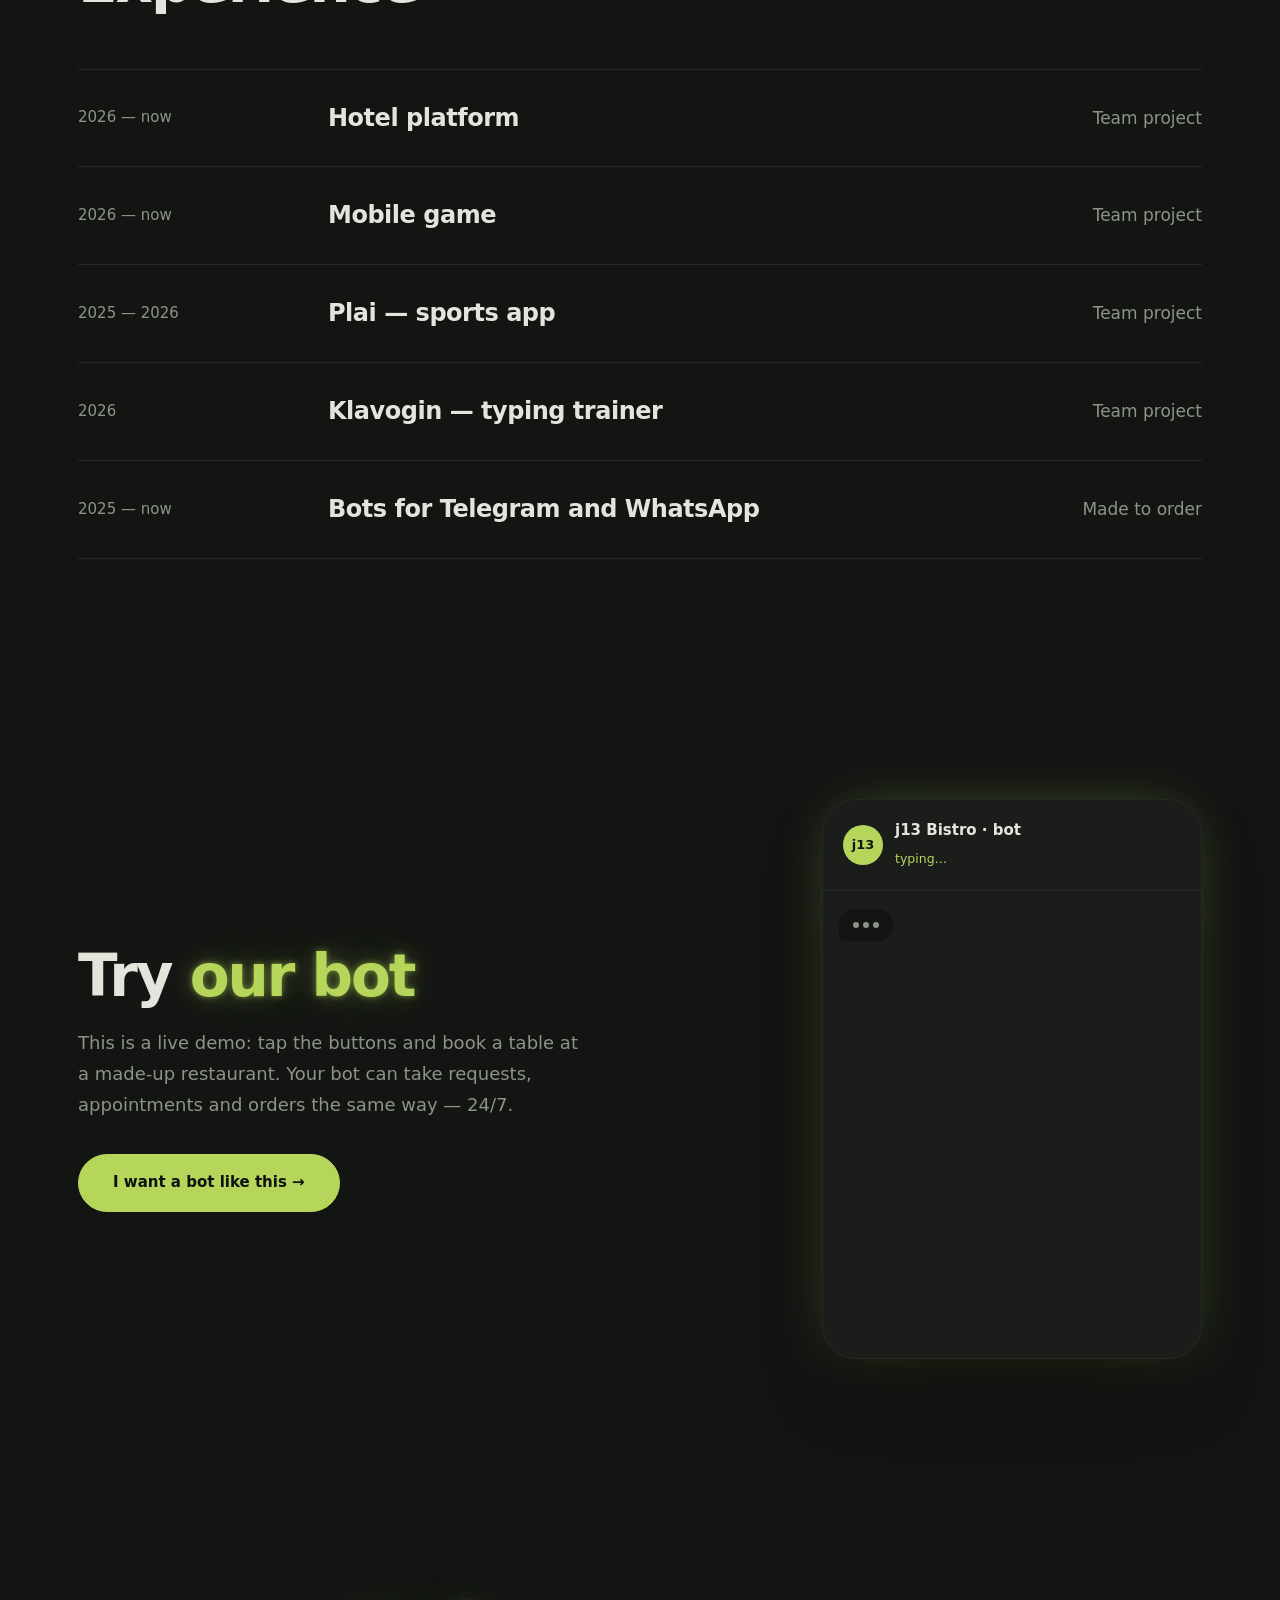
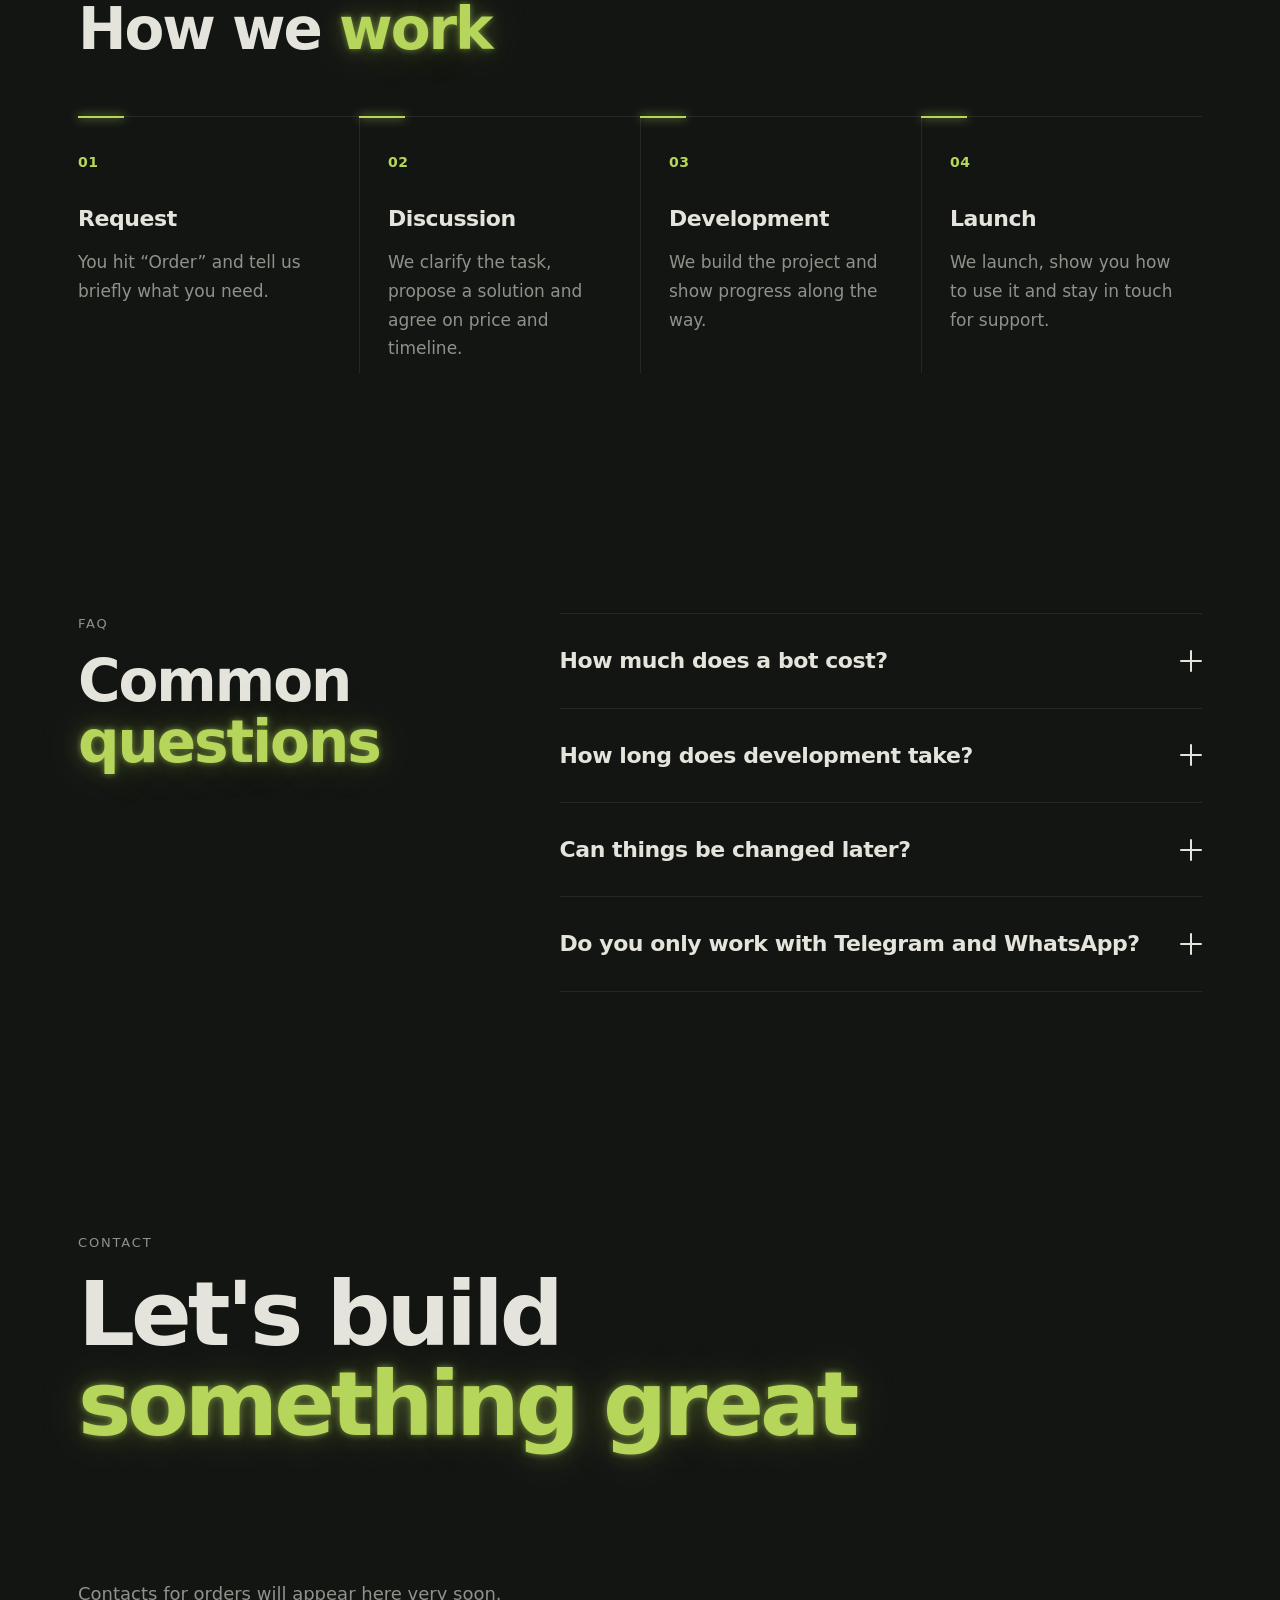
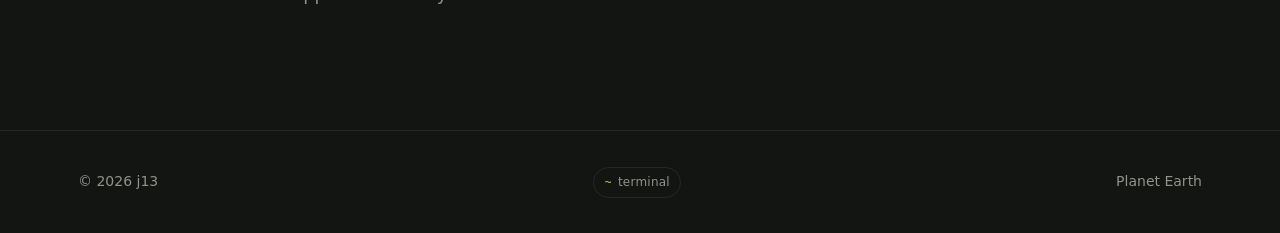
==== commit 0a94994d: "Проєкт «Карти знань» з демо-скрінами, 8 мов Co-Authored-By: Claude Opus 5.5 <noreply@anthropic.com> " ====
--- a/index.html
+++ b/index.html
@@ -48,7 +48,7 @@
   <link rel="preconnect" href="https://fonts.googleapis.com">
   <link rel="preconnect" href="https://fonts.gstatic.com" crossorigin>
   <link href="https://fonts.googleapis.com/css2?family=Manrope:wght@400;500;600;700;800&display=swap" rel="stylesheet">
-  <link rel="stylesheet" href="style.css?v=66">
+  <link rel="stylesheet" href="style.css?v=67">
   <script>
     // Заставка: перший візит — «креслення» логотипа; перезавантаження / зміна мови — коротке «Завантаження…»
     try {
@@ -259,7 +259,7 @@
       try { localStorage.setItem("homeLang", home); } catch (e) {}
       window.SITE_LANG = lang; window.HOME_LANG = home;
       document.documentElement.lang = lang;
-      document.write('<script src="' + (lang === "uk" ? "content.js" : "content-" + lang + ".js") + '?v=66"><\/script>');
+      document.write('<script src="' + (lang === "uk" ? "content.js" : "content-" + lang + ".js") + '?v=67"><\/script>');
     })();
   </script>
   <script>
@@ -415,7 +415,7 @@
       return `<div class="mock duo"><div class="win shot duo-desk"><div class="bar"><i></i><i></i><i></i><span class="addr">${esc(p.title)}</span></div>
         <img src="${esc(d.src)}" alt="${esc(d.cap)}" loading="lazy" decoding="async"></div>
         <div class="duo-phone"><img src="${esc(ph.src)}" alt="${esc(ph.cap)}" loading="lazy" decoding="async"></div></div>`; };
-    const visual = p => p.image ? shot(p) : (p.mock === "chat" ? chatMock : p.mock === "game" ? gameMock : p.mock === "plai" ? plaiMock : p.mock === "hotel" ? hotelMock(p) : mock);
+    const visual = p => p.image ? shot(p) : (p.mock === "chat" ? chatMock : p.mock === "game" ? gameMock : p.mock === "plai" ? plaiMock : (p.mock === "hotel" || p.mock === "duo") ? hotelMock(p) : mock);
     const pills = (p, i) => `
       <span class="num">${pad(i)}</span>
       <span class="pill ${p.live || p.status === 'в розробці' ? 'live' : ''}">${esc(p.status)}</span>
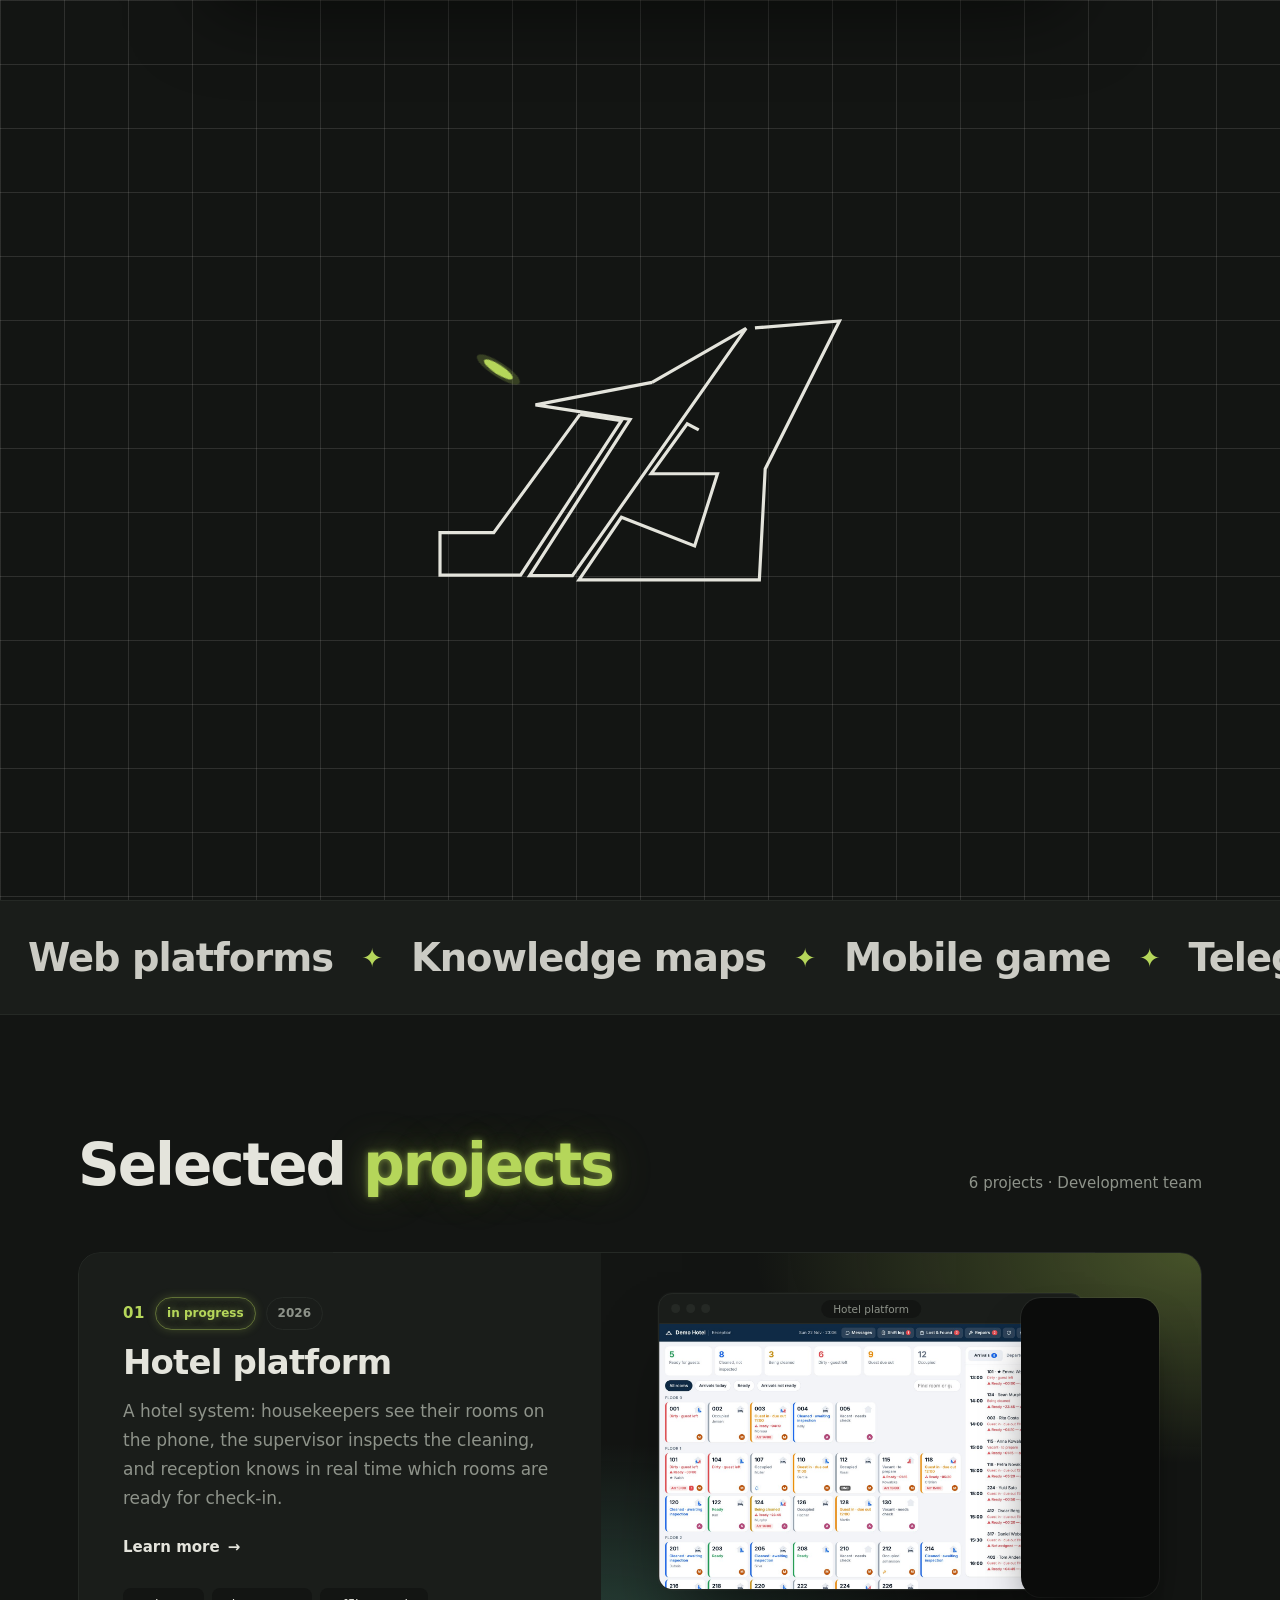
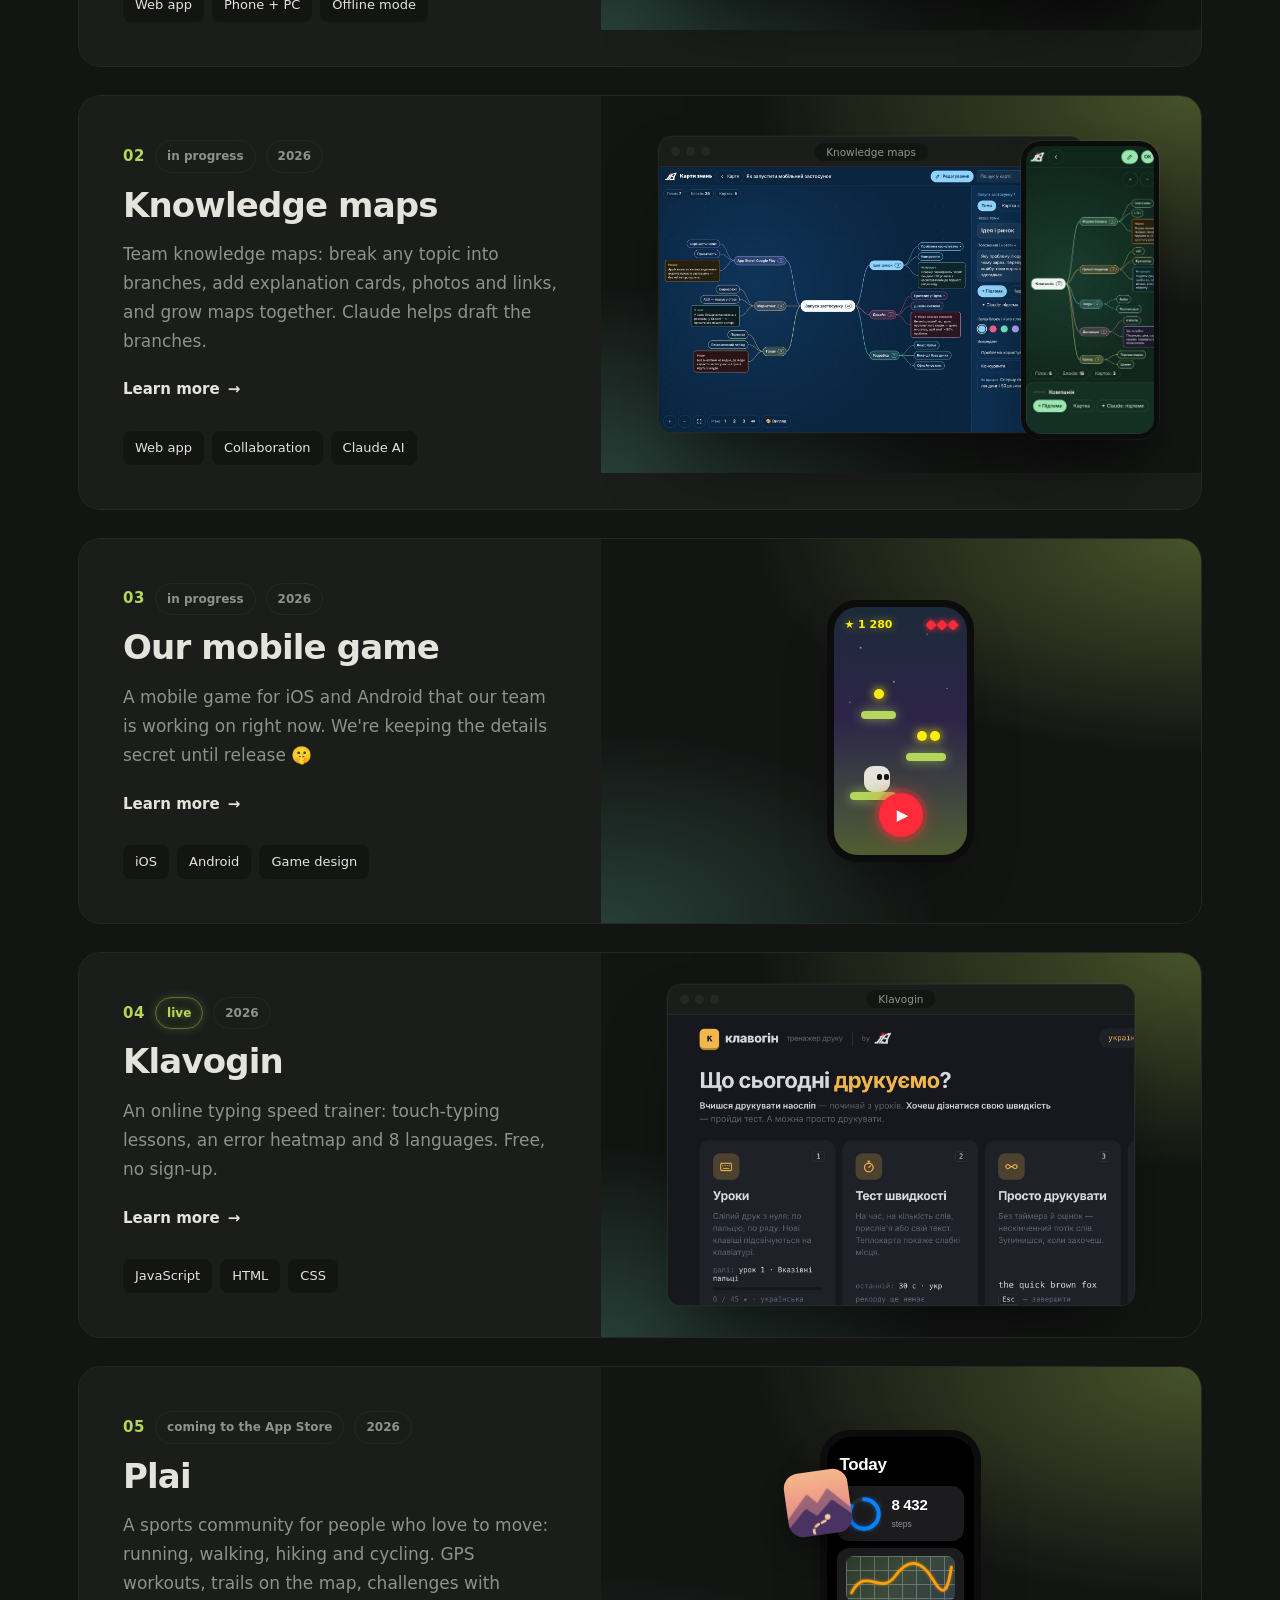
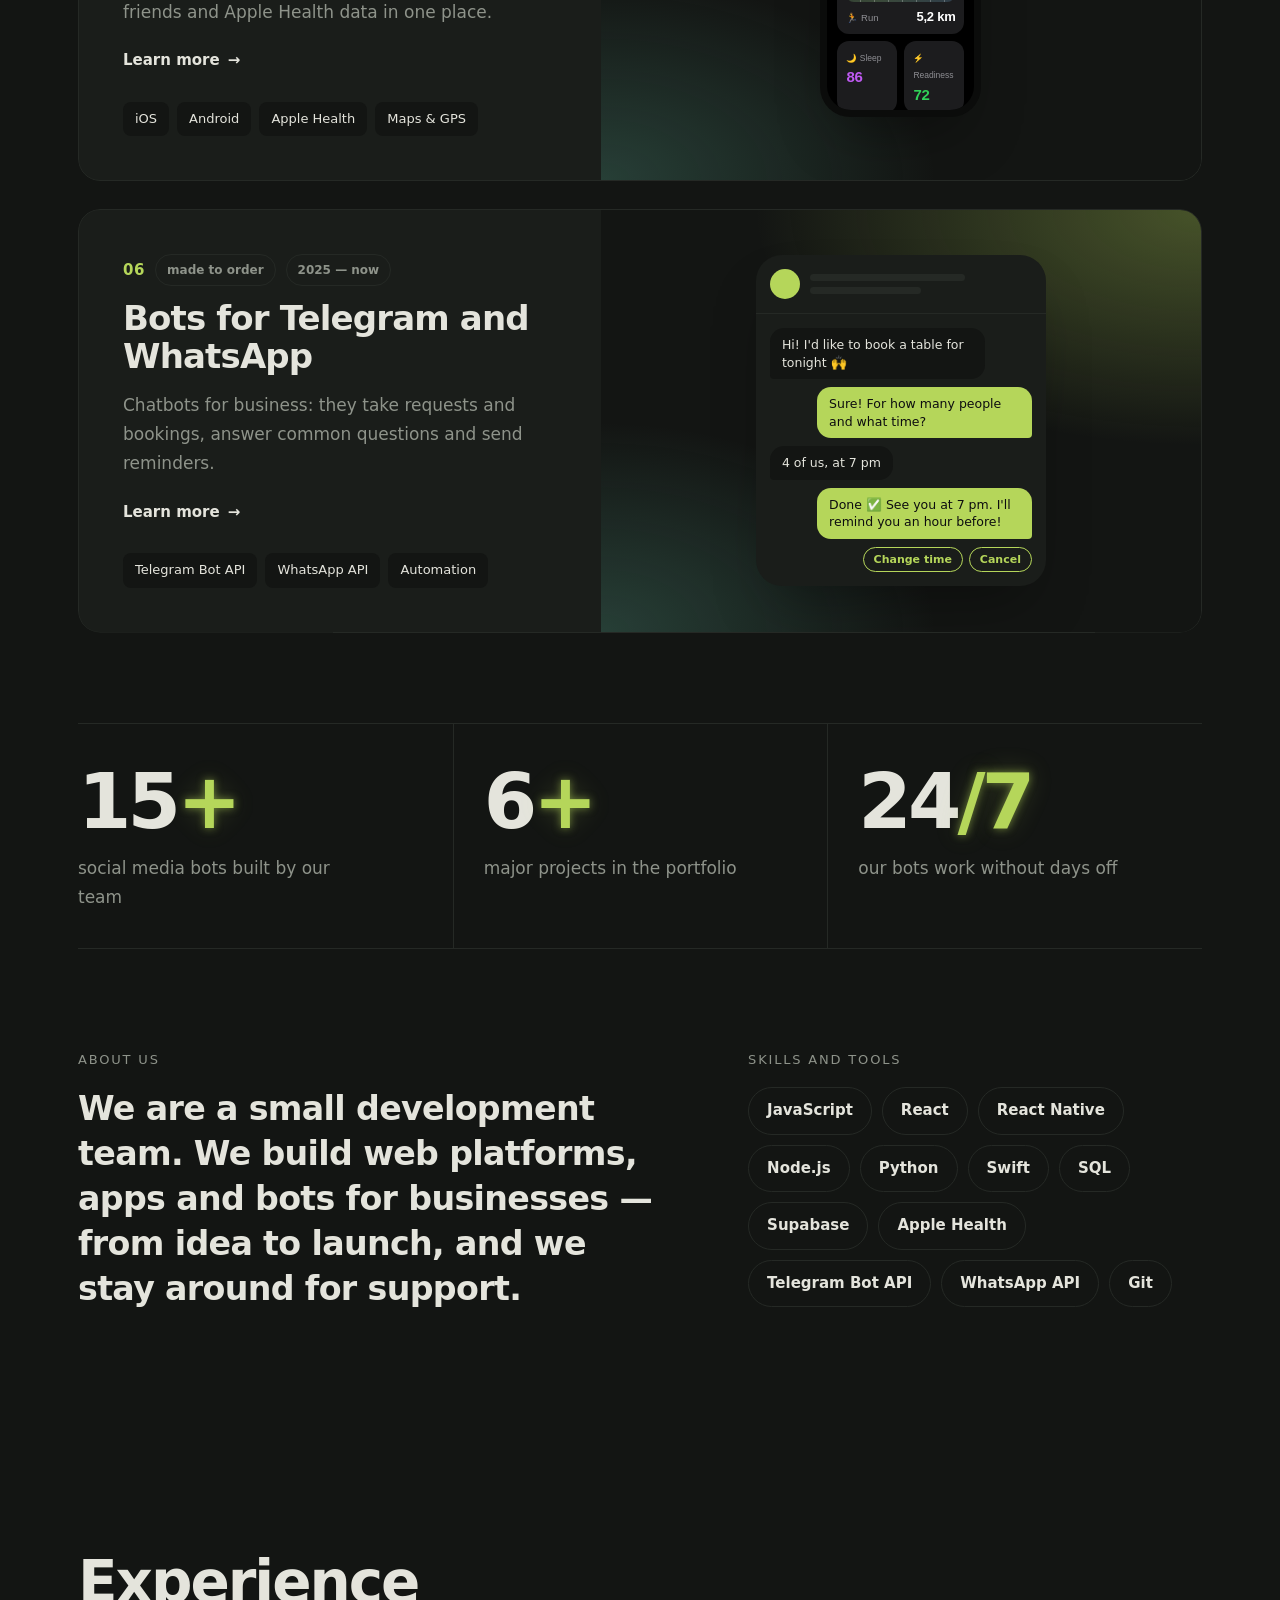
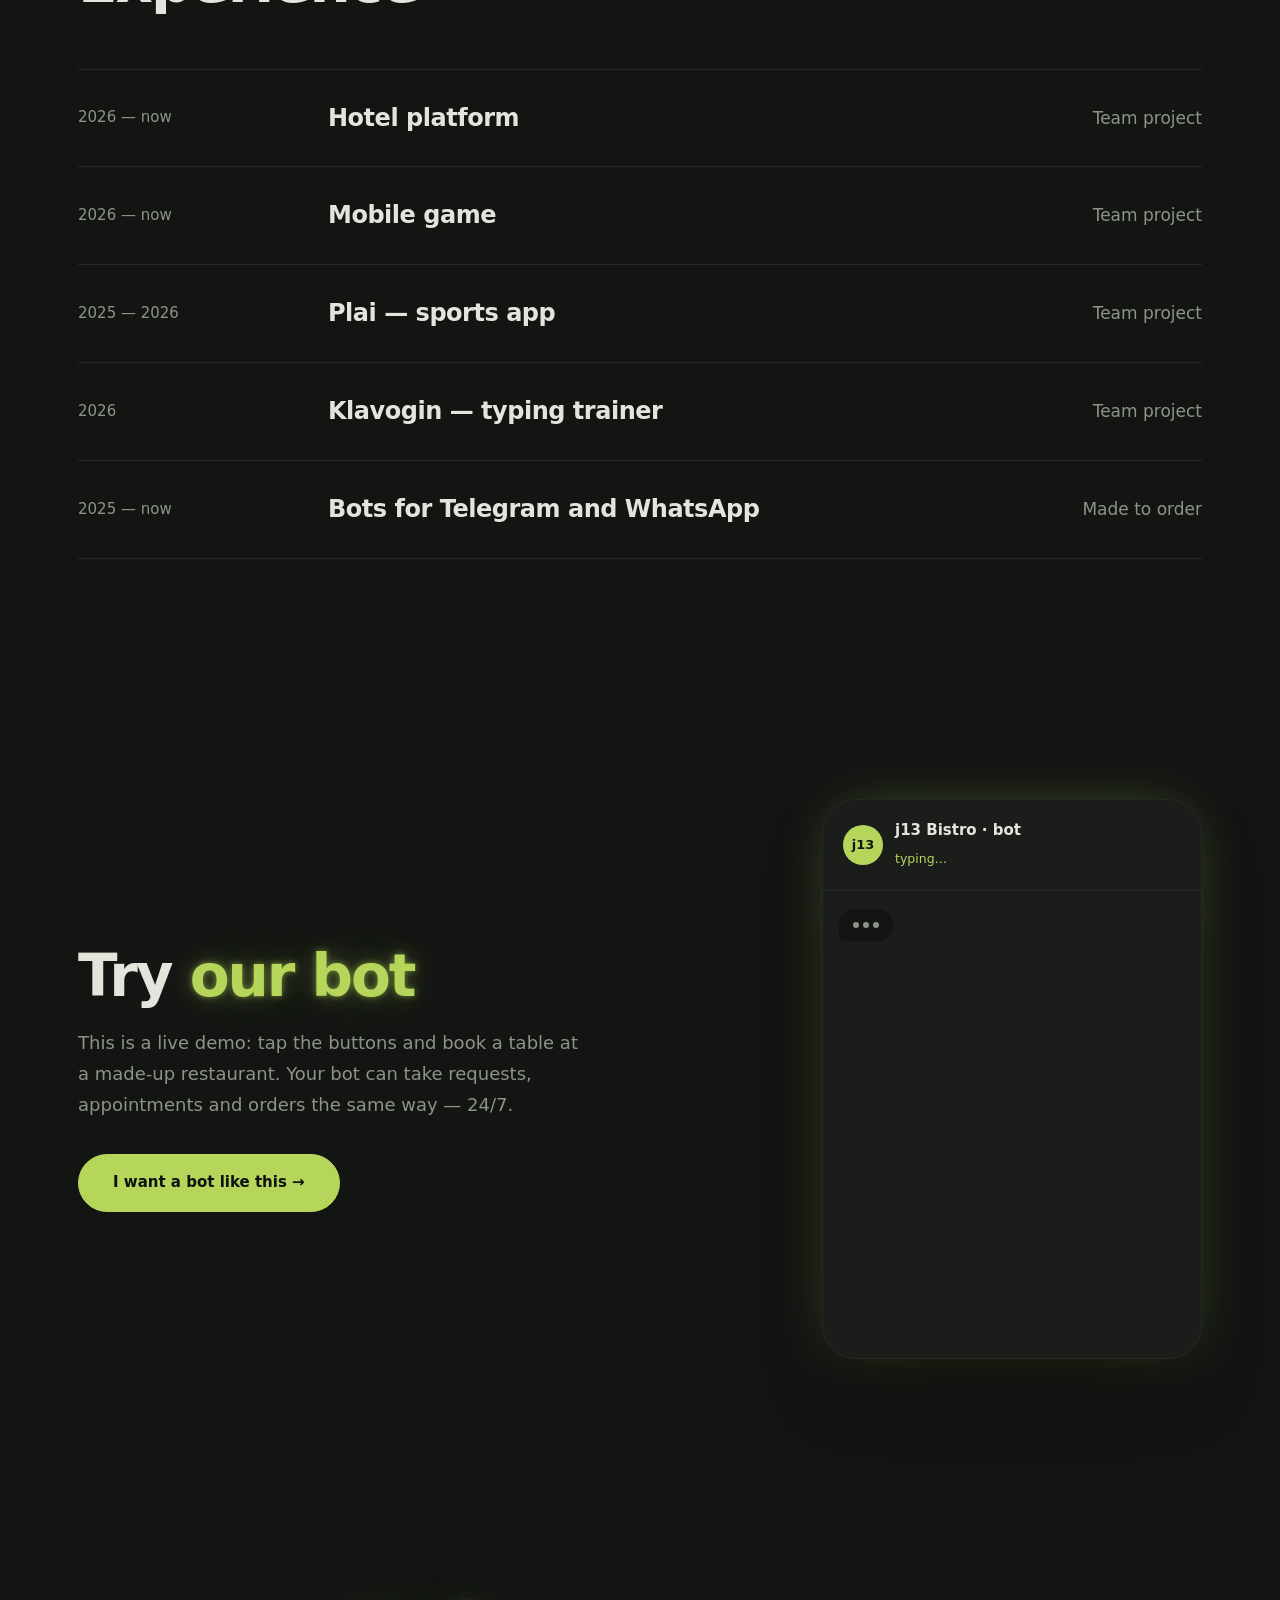
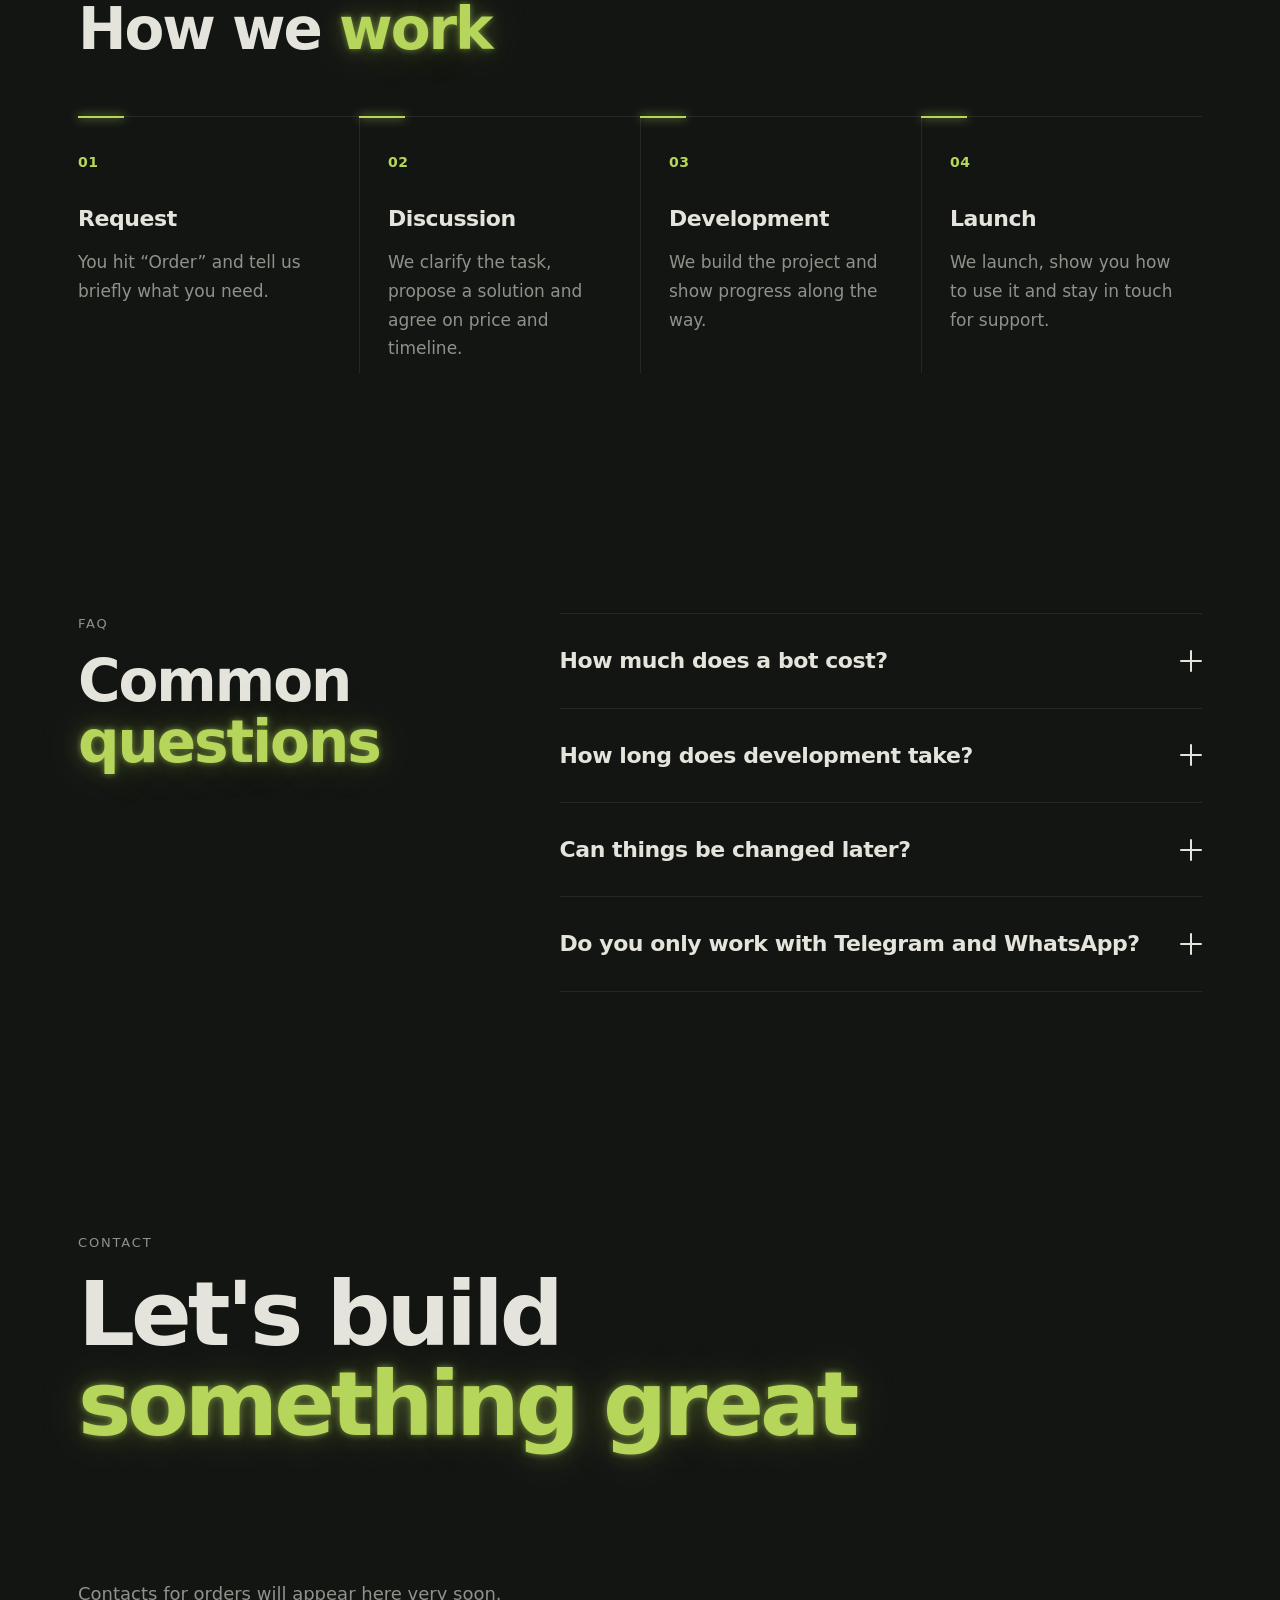
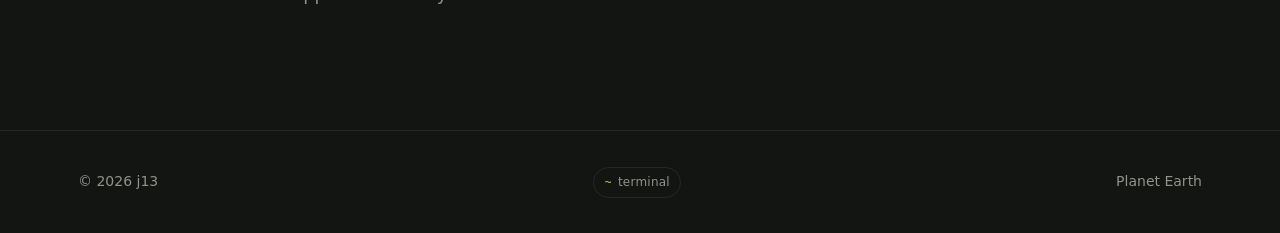
==== commit c54414af: "Карти знань: статус «в розробці» Co-Authored-By: Claude Opus 5.5 <noreply@anthropic.com> Claude-Sess" ====
--- a/index.html
+++ b/index.html
@@ -48,7 +48,7 @@
   <link rel="preconnect" href="https://fonts.googleapis.com">
   <link rel="preconnect" href="https://fonts.gstatic.com" crossorigin>
   <link href="https://fonts.googleapis.com/css2?family=Manrope:wght@400;500;600;700;800&display=swap" rel="stylesheet">
-  <link rel="stylesheet" href="style.css?v=67">
+  <link rel="stylesheet" href="style.css?v=68">
   <script>
     // Заставка: перший візит — «креслення» логотипа; перезавантаження / зміна мови — коротке «Завантаження…»
     try {
@@ -259,7 +259,7 @@
       try { localStorage.setItem("homeLang", home); } catch (e) {}
       window.SITE_LANG = lang; window.HOME_LANG = home;
       document.documentElement.lang = lang;
-      document.write('<script src="' + (lang === "uk" ? "content.js" : "content-" + lang + ".js") + '?v=67"><\/script>');
+      document.write('<script src="' + (lang === "uk" ? "content.js" : "content-" + lang + ".js") + '?v=68"><\/script>');
     })();
   </script>
   <script>
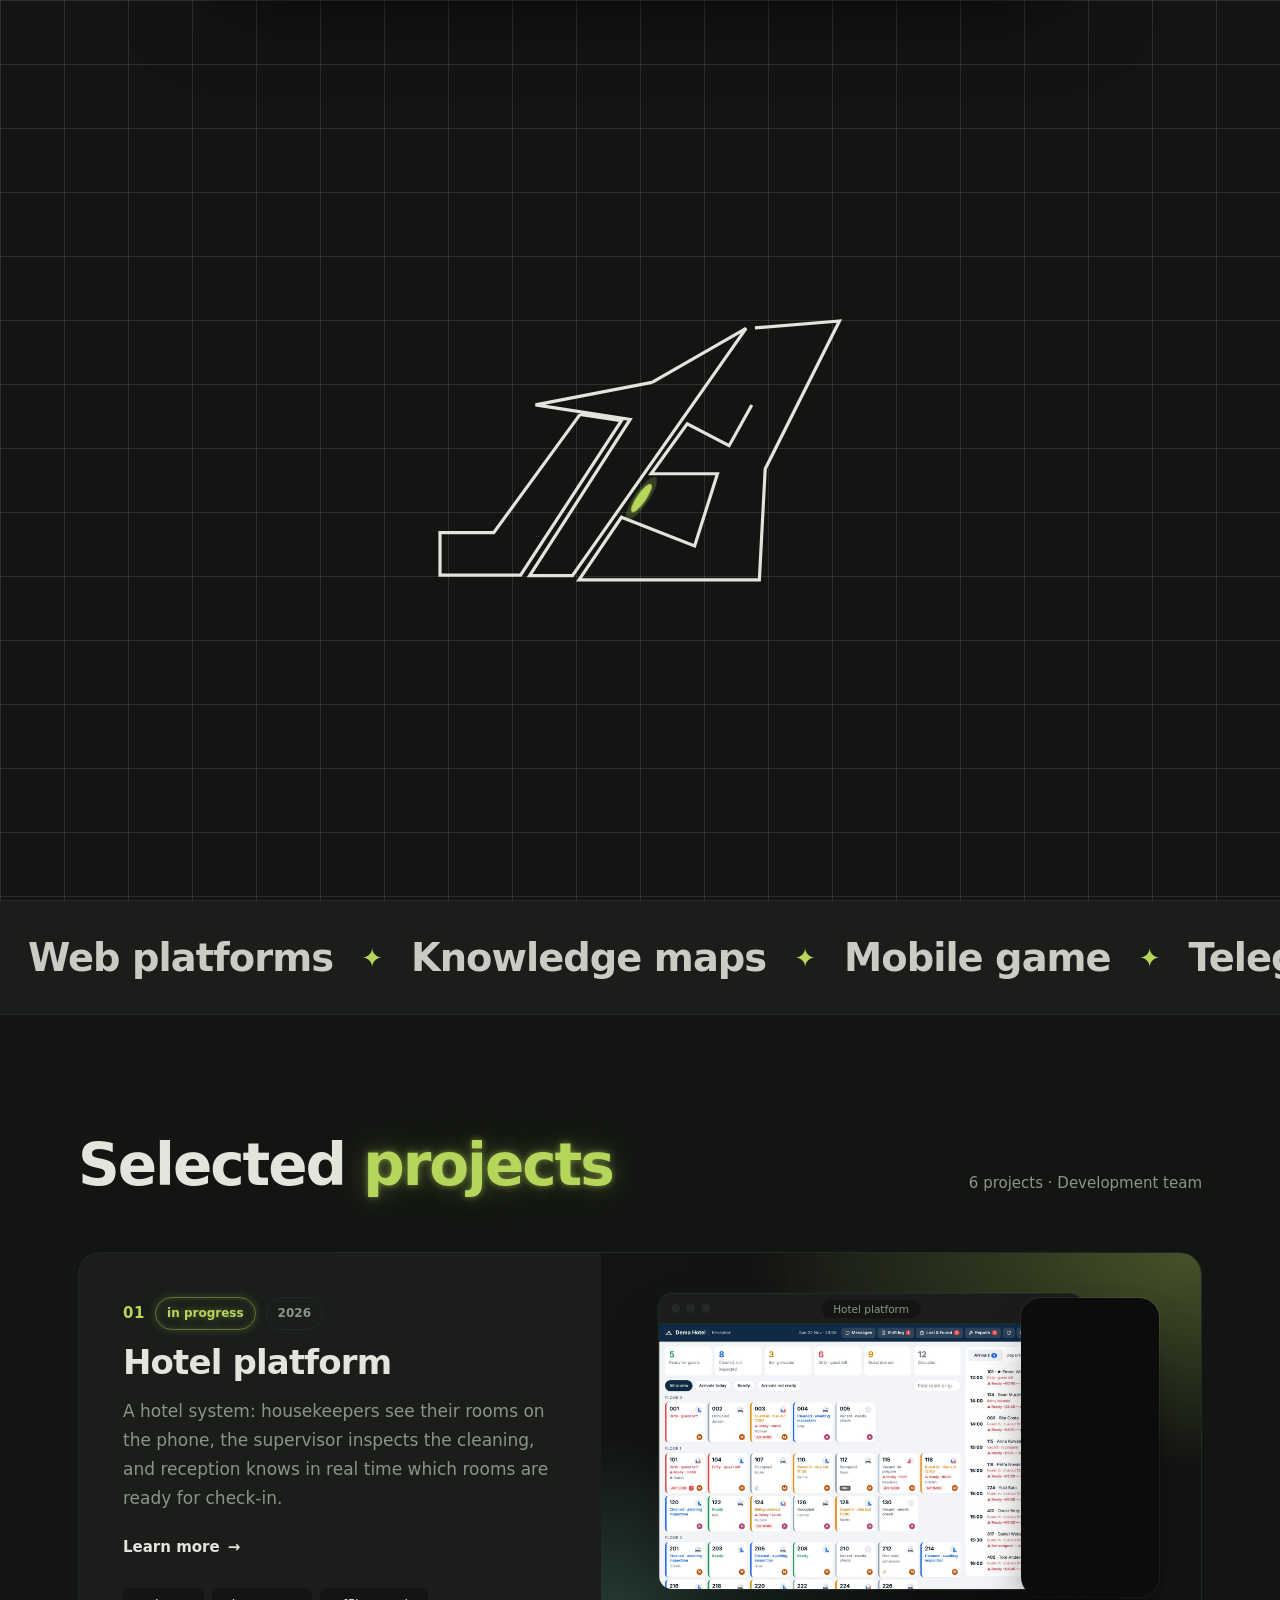
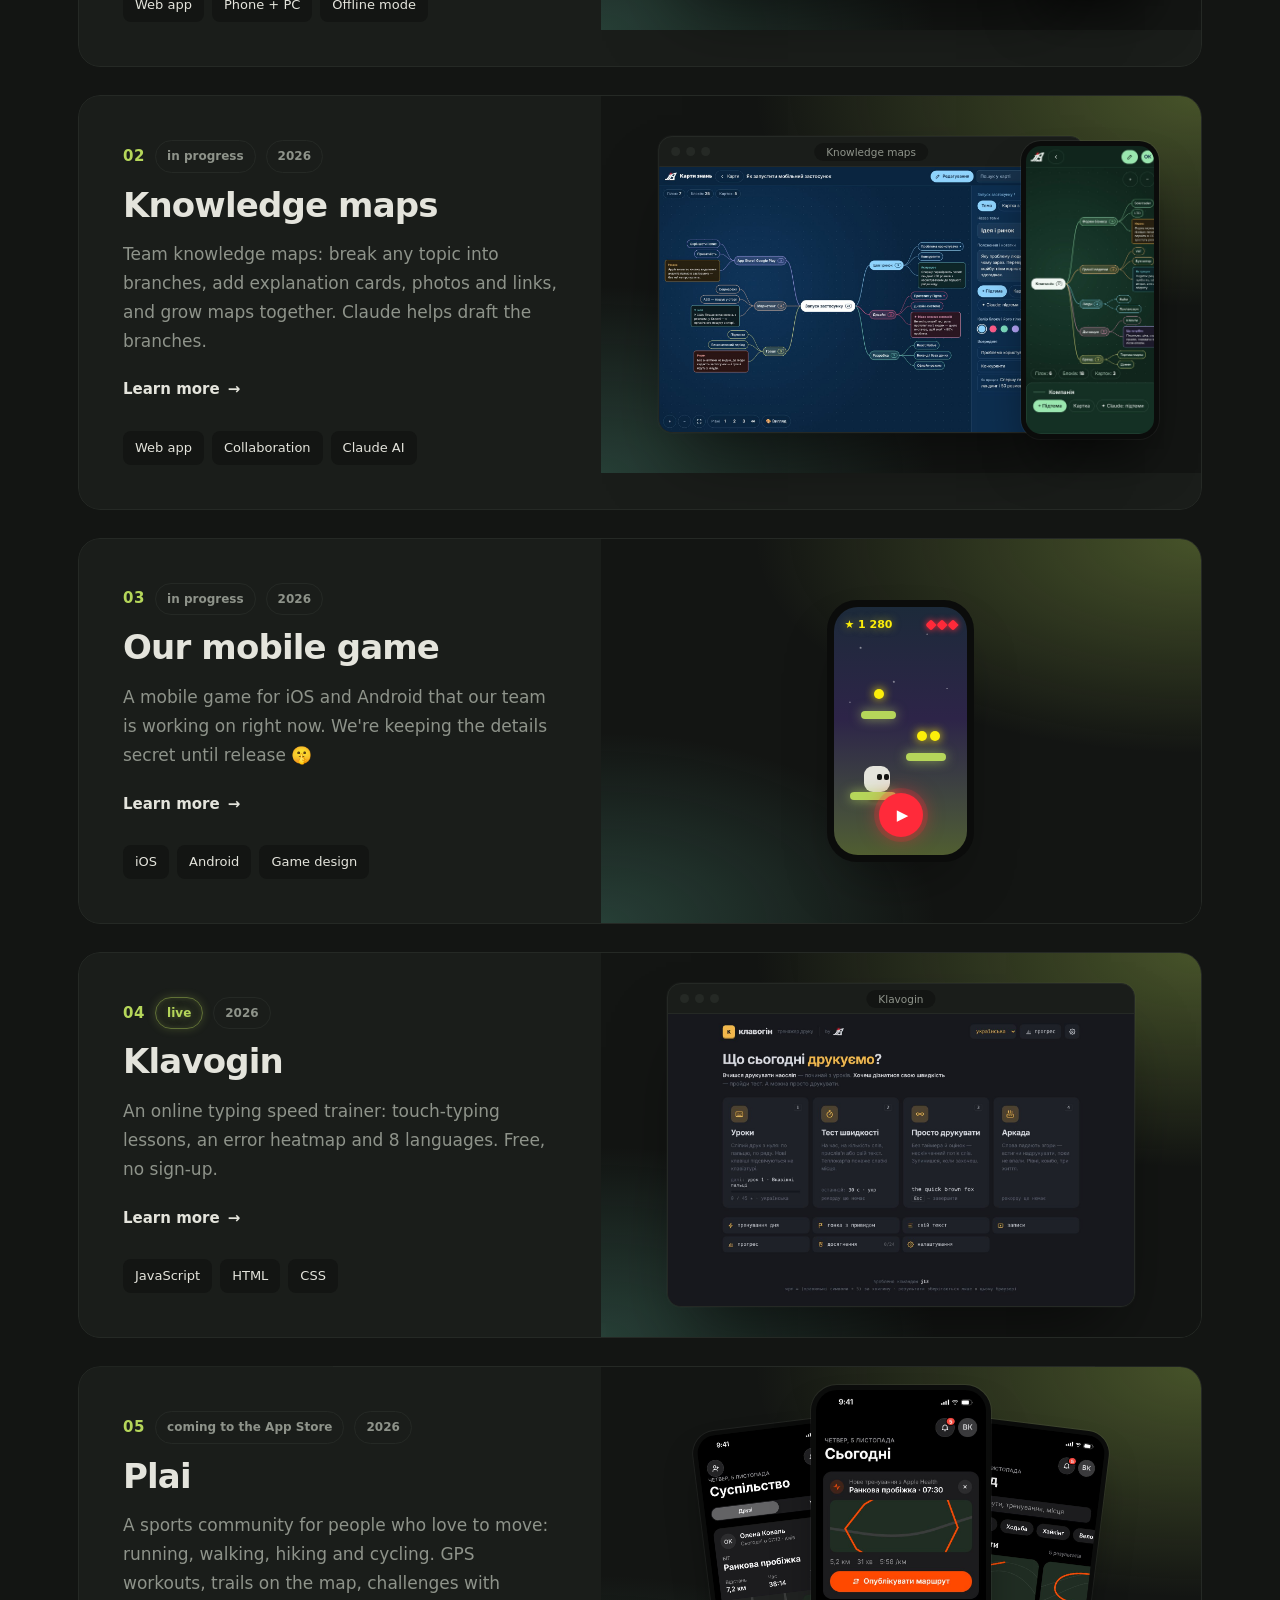
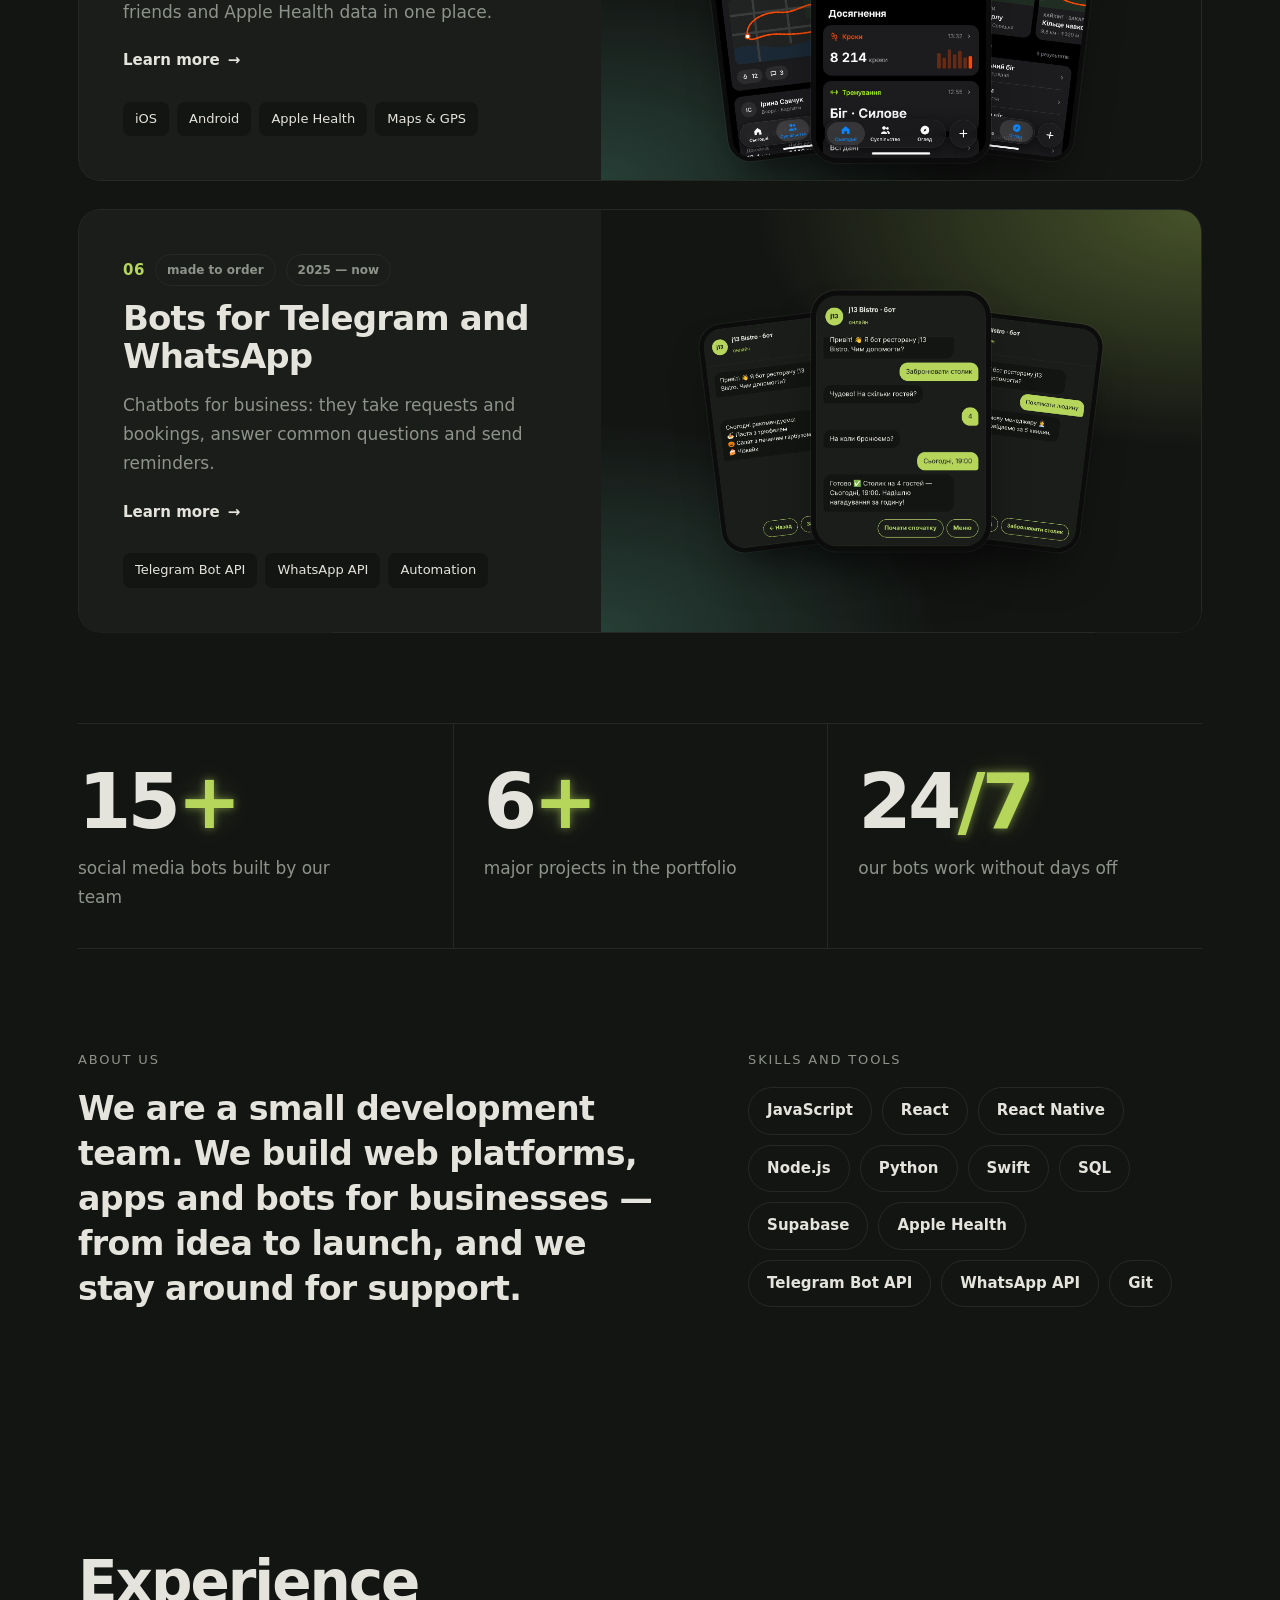
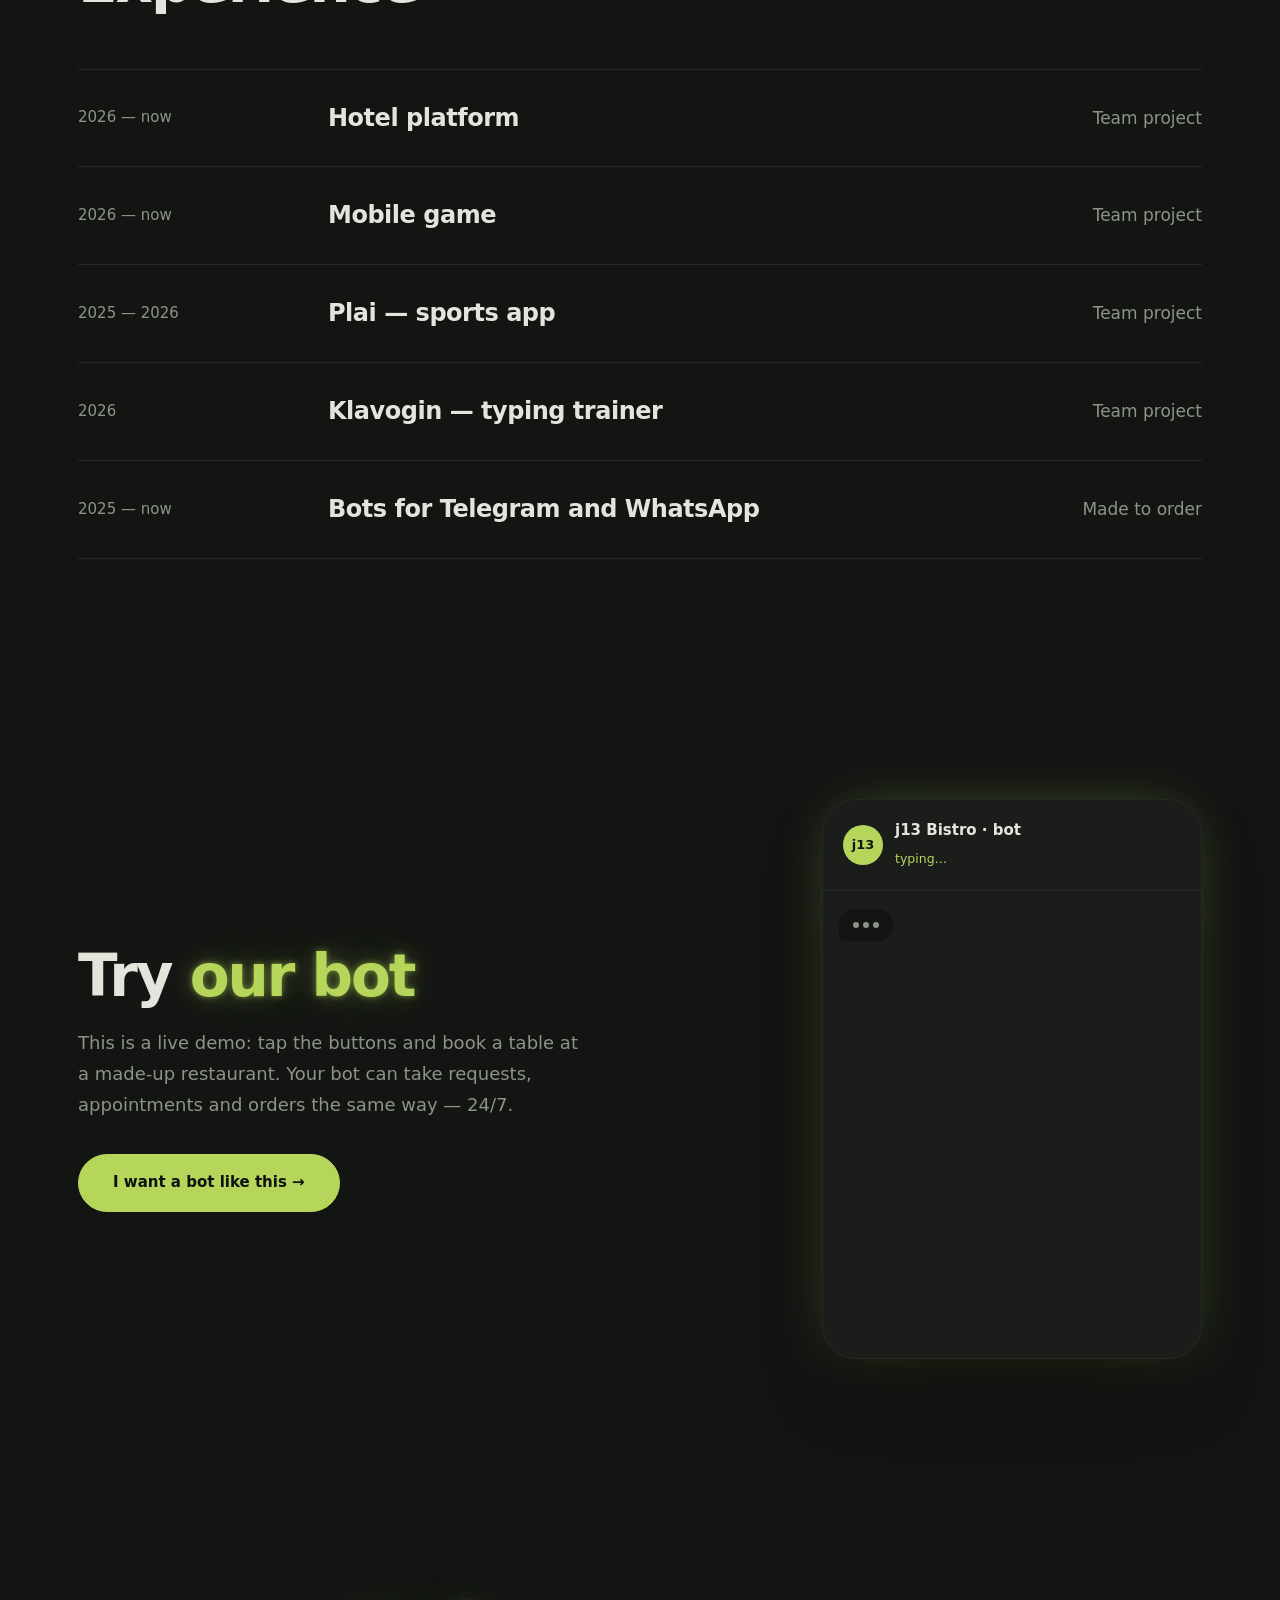
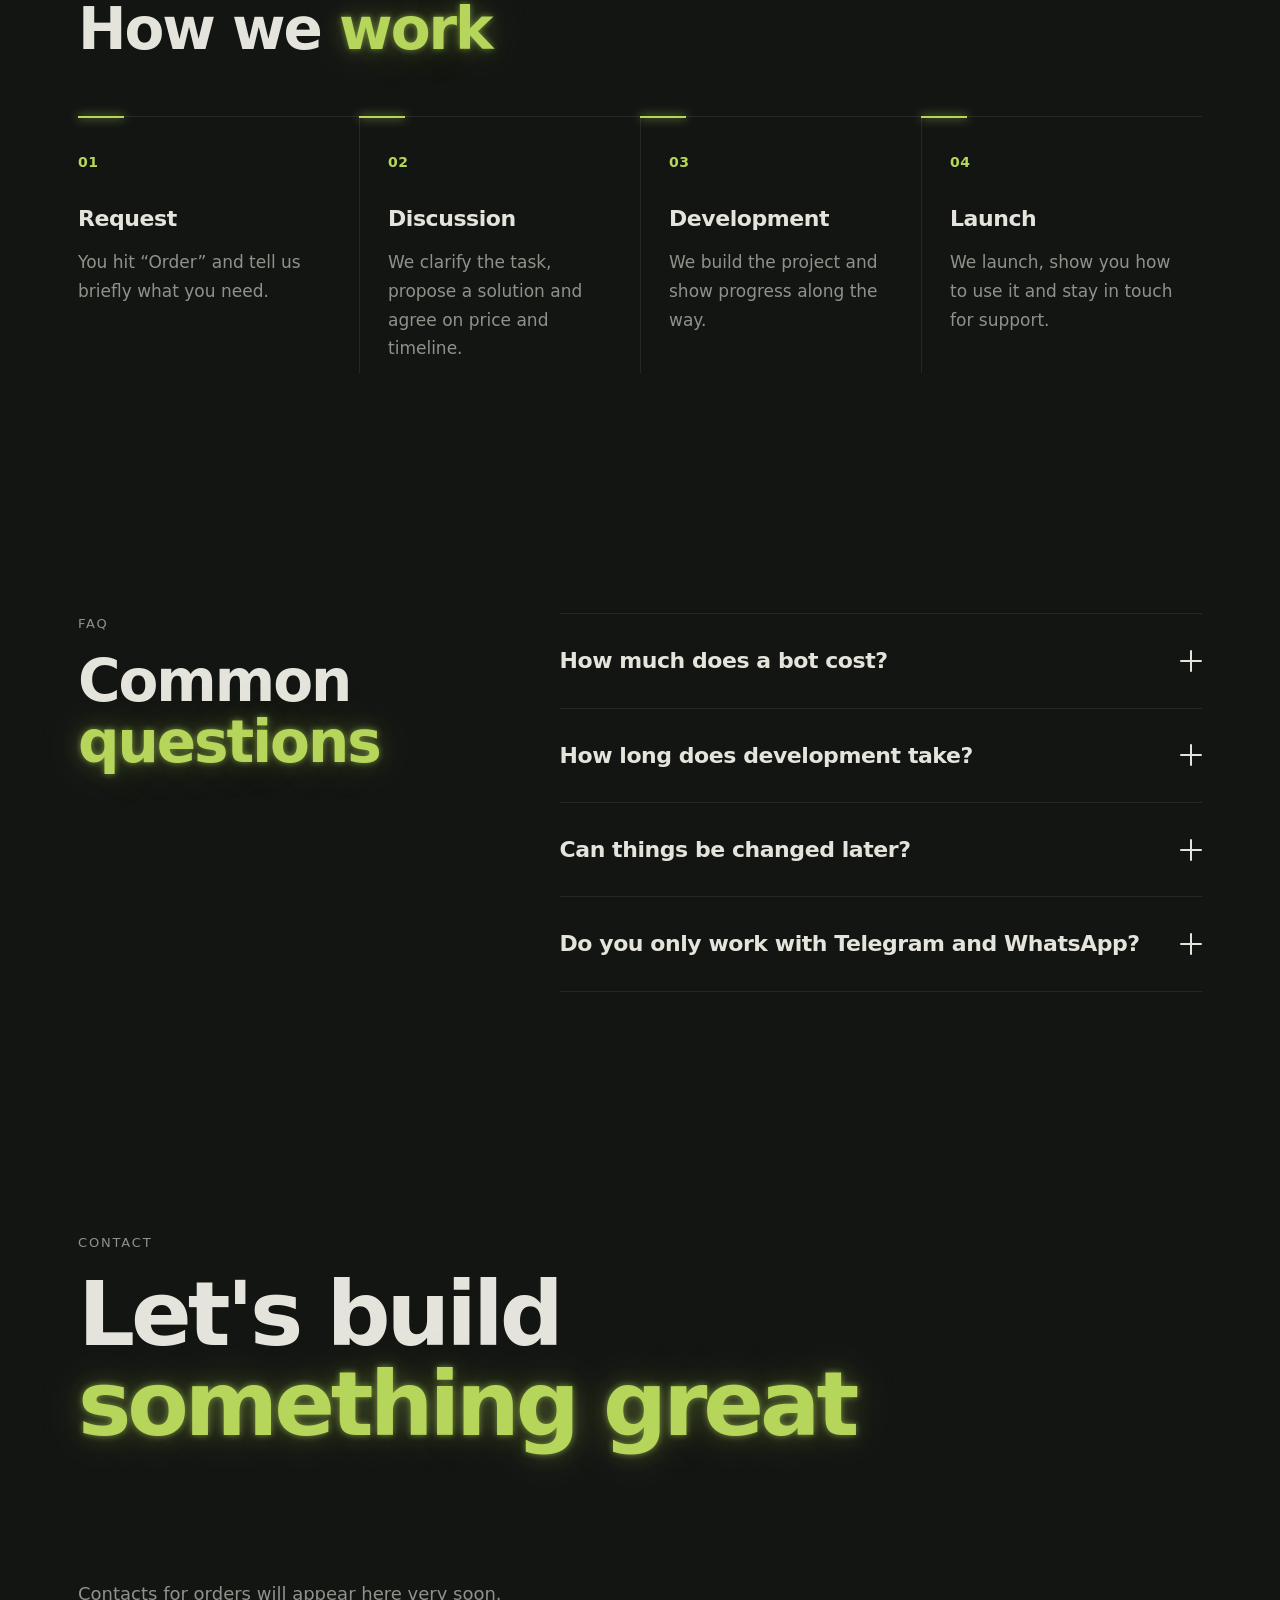
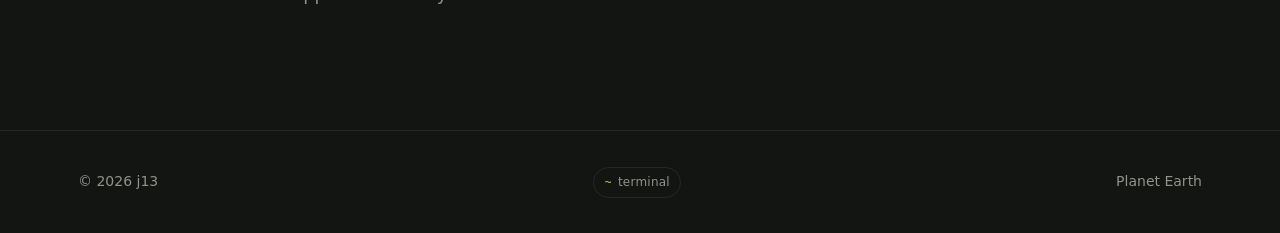
==== commit bf88def0: "Проєкти: справжні екрани Plai, галереї Клавогіна і ботів, телефон без обрізаних картинок Co-Authored" ====
--- a/index.html
+++ b/index.html
@@ -48,7 +48,7 @@
   <link rel="preconnect" href="https://fonts.googleapis.com">
   <link rel="preconnect" href="https://fonts.gstatic.com" crossorigin>
   <link href="https://fonts.googleapis.com/css2?family=Manrope:wght@400;500;600;700;800&display=swap" rel="stylesheet">
-  <link rel="stylesheet" href="style.css?v=68">
+  <link rel="stylesheet" href="style.css?v=70">
   <script>
     // Заставка: перший візит — «креслення» логотипа; перезавантаження / зміна мови — коротке «Завантаження…»
     try {
@@ -259,7 +259,7 @@
       try { localStorage.setItem("homeLang", home); } catch (e) {}
       window.SITE_LANG = lang; window.HOME_LANG = home;
       document.documentElement.lang = lang;
-      document.write('<script src="' + (lang === "uk" ? "content.js" : "content-" + lang + ".js") + '?v=68"><\/script>');
+      document.write('<script src="' + (lang === "uk" ? "content.js" : "content-" + lang + ".js") + '?v=70"><\/script>');
     })();
   </script>
   <script>
@@ -415,7 +415,10 @@
       return `<div class="mock duo"><div class="win shot duo-desk"><div class="bar"><i></i><i></i><i></i><span class="addr">${esc(p.title)}</span></div>
         <img src="${esc(d.src)}" alt="${esc(d.cap)}" loading="lazy" decoding="async"></div>
         <div class="duo-phone"><img src="${esc(ph.src)}" alt="${esc(ph.cap)}" loading="lazy" decoding="async"></div></div>`; };
-    const visual = p => p.image ? shot(p) : (p.mock === "chat" ? chatMock : p.mock === "game" ? gameMock : p.mock === "plai" ? plaiMock : (p.mock === "hotel" || p.mock === "duo") ? hotelMock(p) : mock);
+    // кілька справжніх екранів телефона віялом
+    const phonesMock = p => { const g = (p.details.gallery || []).filter(x => x.kind === "phone").slice(0, 3);
+      return `<div class="mock fan fan-${g.length}">${g.map((x, i) => `<div class="fan-ph f${i}"><img src="${esc(x.src)}" alt="${esc(x.cap || "")}" loading="lazy" decoding="async"></div>`).join("")}</div>`; };
+    const visual = p => p.image ? shot(p) : (p.mock === "chat" ? chatMock : p.mock === "game" ? gameMock : p.mock === "plai" ? plaiMock : (p.mock === "hotel" || p.mock === "duo") ? hotelMock(p) : p.mock === "phones" ? phonesMock(p) : mock);
     const pills = (p, i) => `
       <span class="num">${pad(i)}</span>
       <span class="pill ${p.live || p.status === 'в розробці' ? 'live' : ''}">${esc(p.status)}</span>
--- a/style.css
+++ b/style.css
@@ -1287,3 +1287,37 @@
   transition: clip-path .38s cubic-bezier(.6,0,.2,1), opacity .4s ease; }
 .morph.grow::before { content: ""; position: absolute; inset: 0; background: radial-gradient(ellipse 60% 50% at 50% 40%, color-mix(in srgb, var(--accent) 14%, transparent), transparent 70%); }
 .morph.out { opacity: 0; }
+
+/* Телефон: картинка картки росте під свій вміст — телефони-заглушки й чат більше не обрізаються */
+@media (max-width: 599px) {
+  .project .visual, .project .visual:has(.phone), .project .visual:has(.plai-wrap), .project .visual:has(.phone.game) { min-height: 0; height: auto; }
+  .project .visual .mock { position: relative; inset: auto; padding: 34px 0; display: flex; align-items: center; justify-content: center; }
+  .project .visual .mock.duo { padding: 30px 0 34px; }
+  .project .phone { width: 80%; }
+  .project .phone.game { width: 52%; height: auto; max-height: none; }
+  .project .plai-wrap { height: auto; width: 54%; }
+  .project .plai-wrap .phone.plai { height: auto; aspect-ratio: 9 / 16; }
+  .project .visual .win:not(.shot) { width: 88%; }
+  .project .visual img { height: auto; }
+  .project .visual .duo-phone img { height: 100%; }
+}
+
+
+/* Віяло з 2–3 справжніх екранів телефона */
+.mock.fan { display: flex; align-items: center; justify-content: center; }
+.fan-ph { position: absolute; top: 50%; left: 50%; width: 30%; max-width: 210px; padding: 5px; border-radius: 26px; background: #0b0c0b;
+  box-shadow: 0 30px 50px -18px rgba(0,0,0,.6), 0 0 0 1px rgba(255,255,255,.06); transition: transform .55s cubic-bezier(.2,.7,.2,1); }
+.fan-ph img { display: block; width: 100%; height: auto; border-radius: 21px; }
+.fan-ph.f0 { z-index: 3; transform: translate(-50%, -50%); }
+.fan-ph.f1 { z-index: 2; transform: translate(-112%, -46%) rotate(-7deg) scale(.88); }
+.fan-ph.f2 { z-index: 1; transform: translate(12%, -46%) rotate(7deg) scale(.88); }
+.fan-2 .fan-ph.f1 { transform: translate(-100%, -46%) rotate(-6deg) scale(.9); }
+.project:hover .fan-ph.f0 { transform: translate(-50%, -53%) scale(1.03); }
+.project:hover .fan-ph.f1 { transform: translate(-122%, -46%) rotate(-10deg) scale(.88); }
+.project:hover .fan-ph.f2 { transform: translate(22%, -46%) rotate(10deg) scale(.88); }
+.pp-visual .fan-ph { max-width: 270px; }
+@media (max-width: 599px) {
+  .project .visual .mock.fan { height: 420px; padding: 0; }
+  .fan-ph { width: 36%; border-radius: 18px; padding: 4px; } .fan-ph img { border-radius: 14px; }
+  .fan-ph.f1 { transform: translate(-104%, -46%) rotate(-6deg) scale(.86); } .fan-ph.f2 { transform: translate(4%, -46%) rotate(6deg) scale(.86); }
+}
